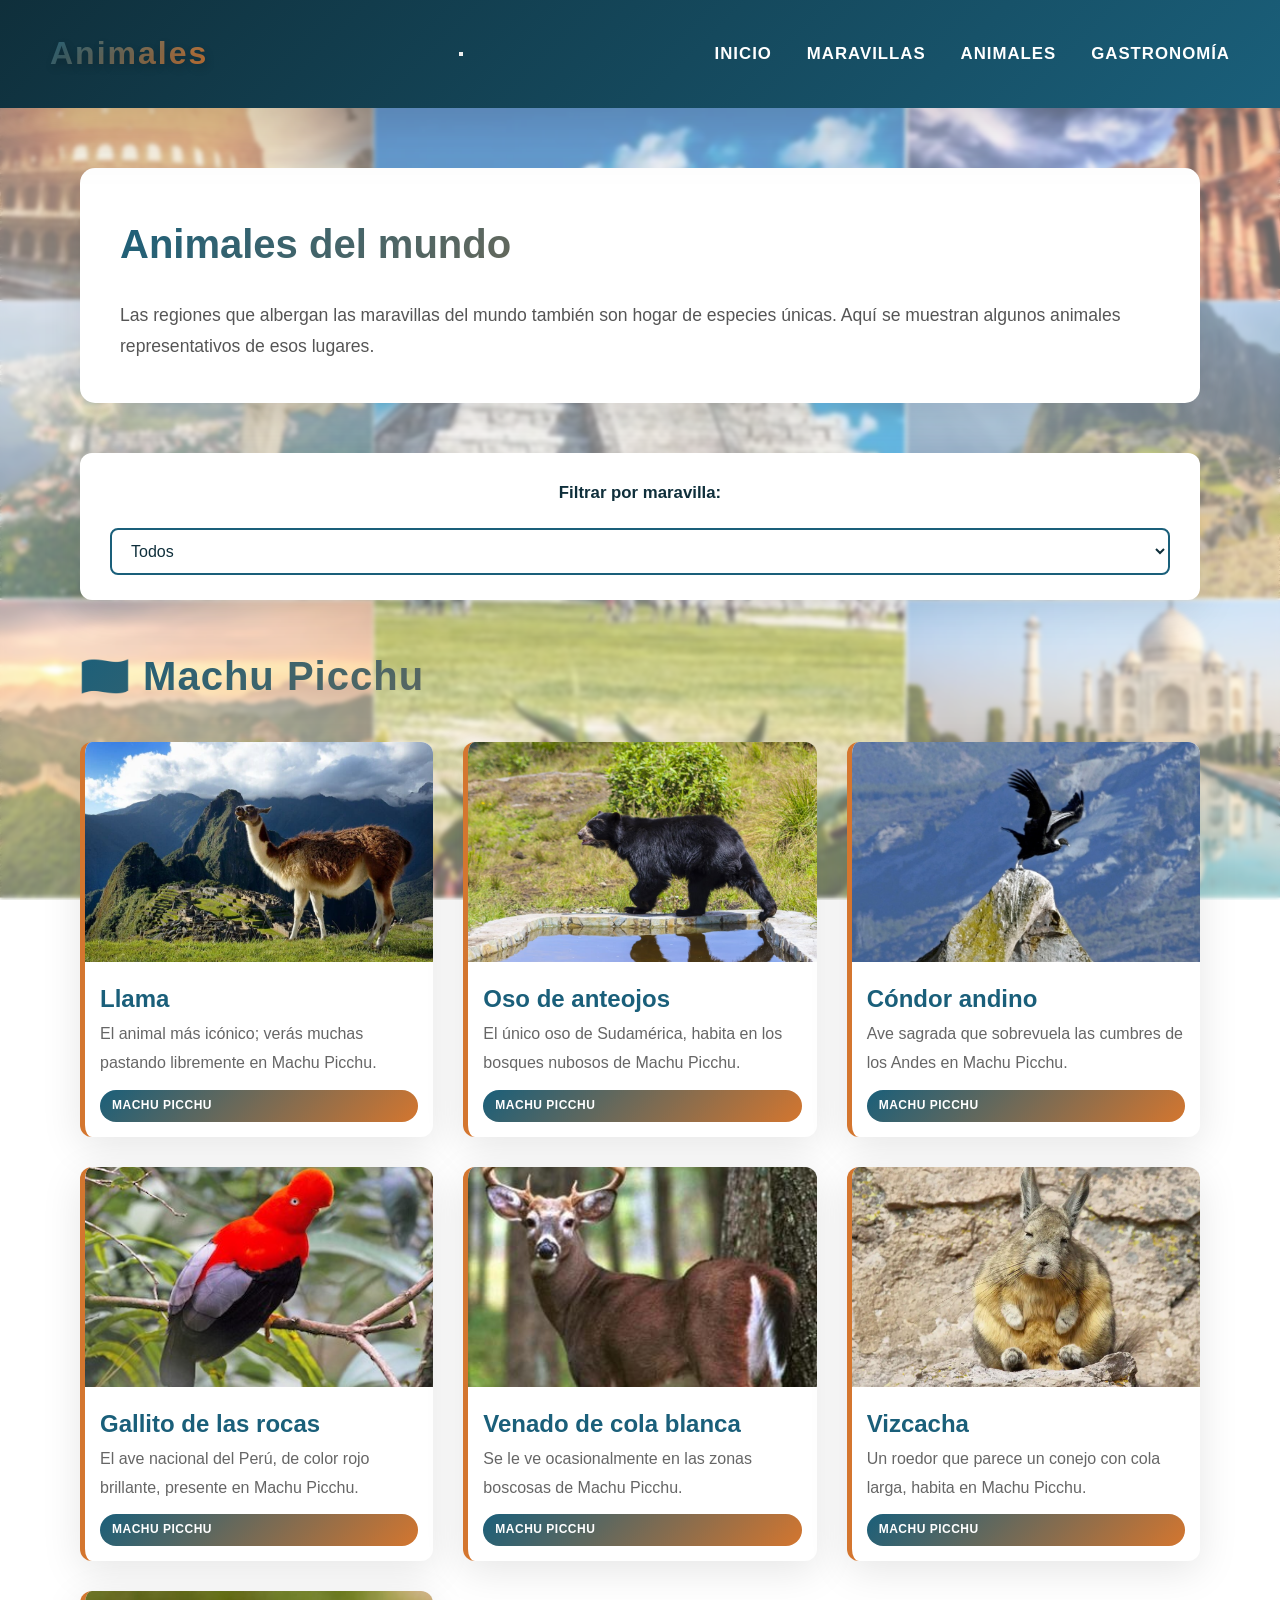
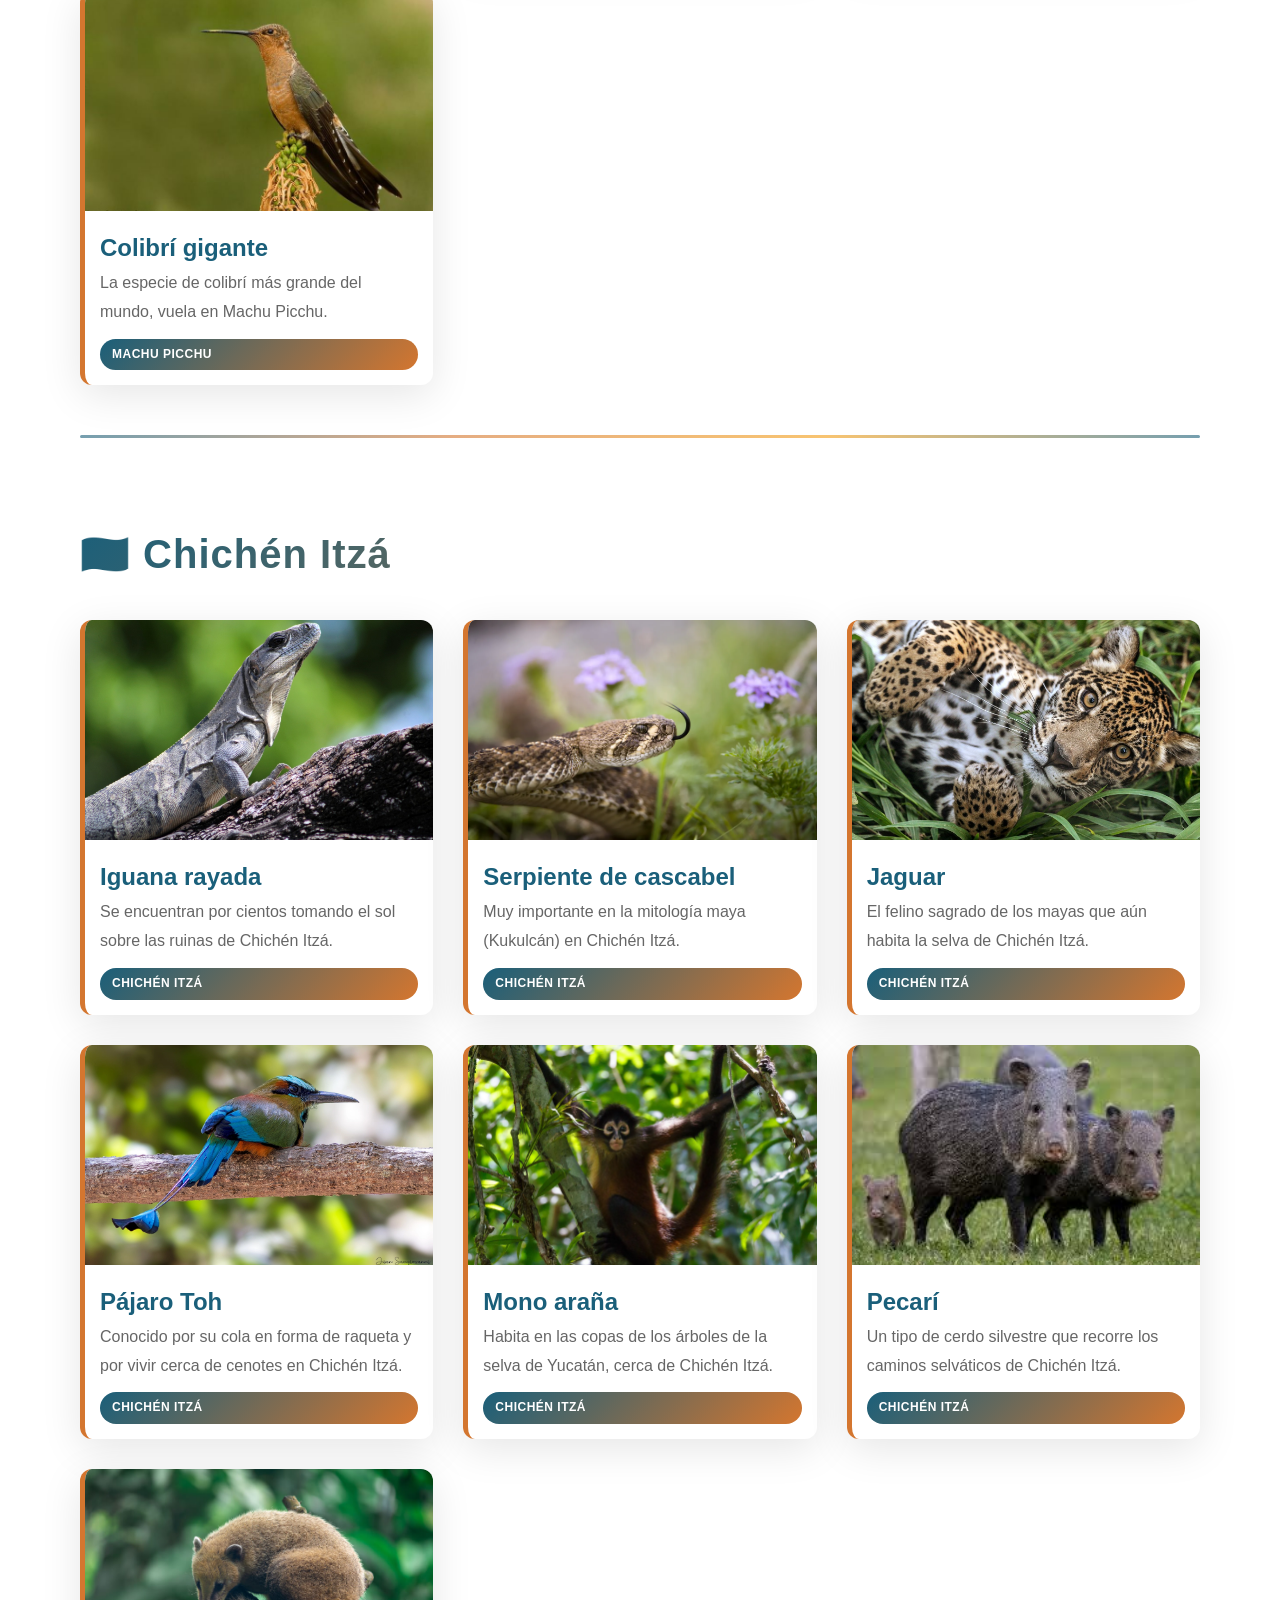
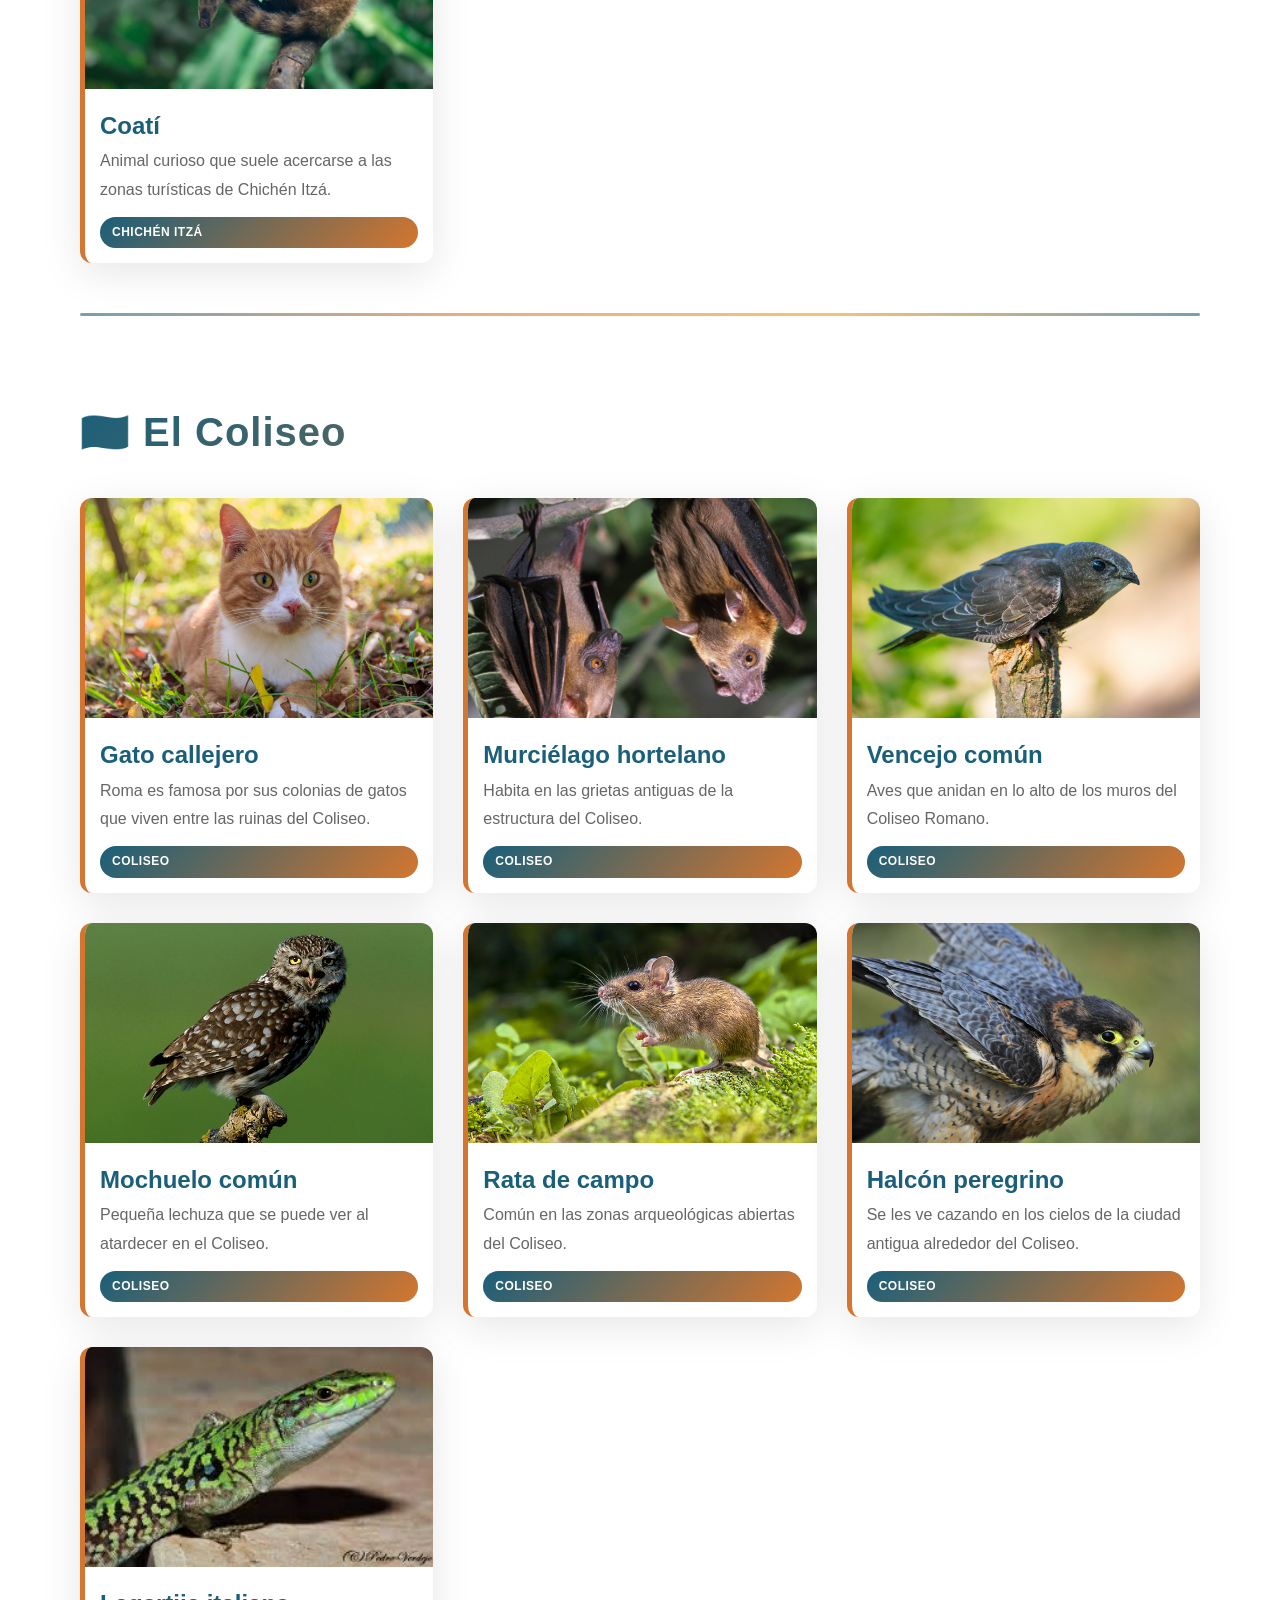
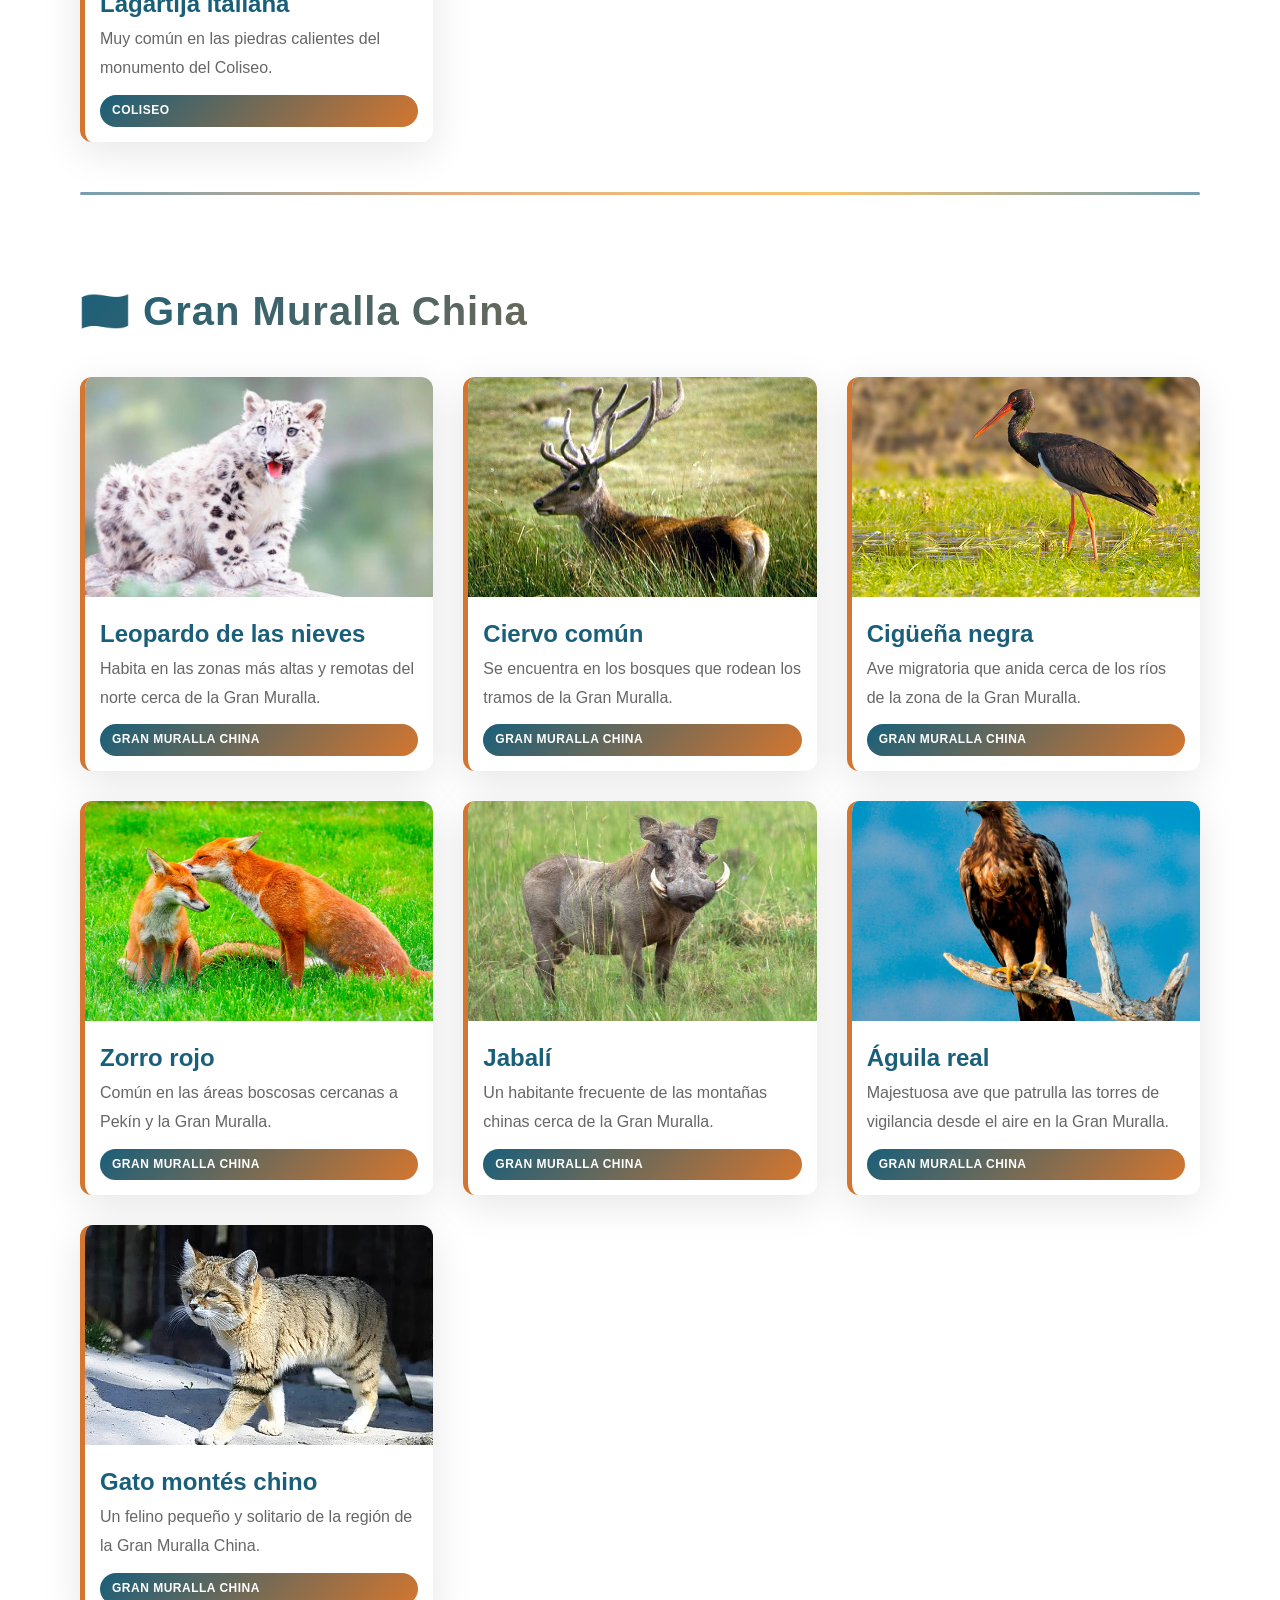
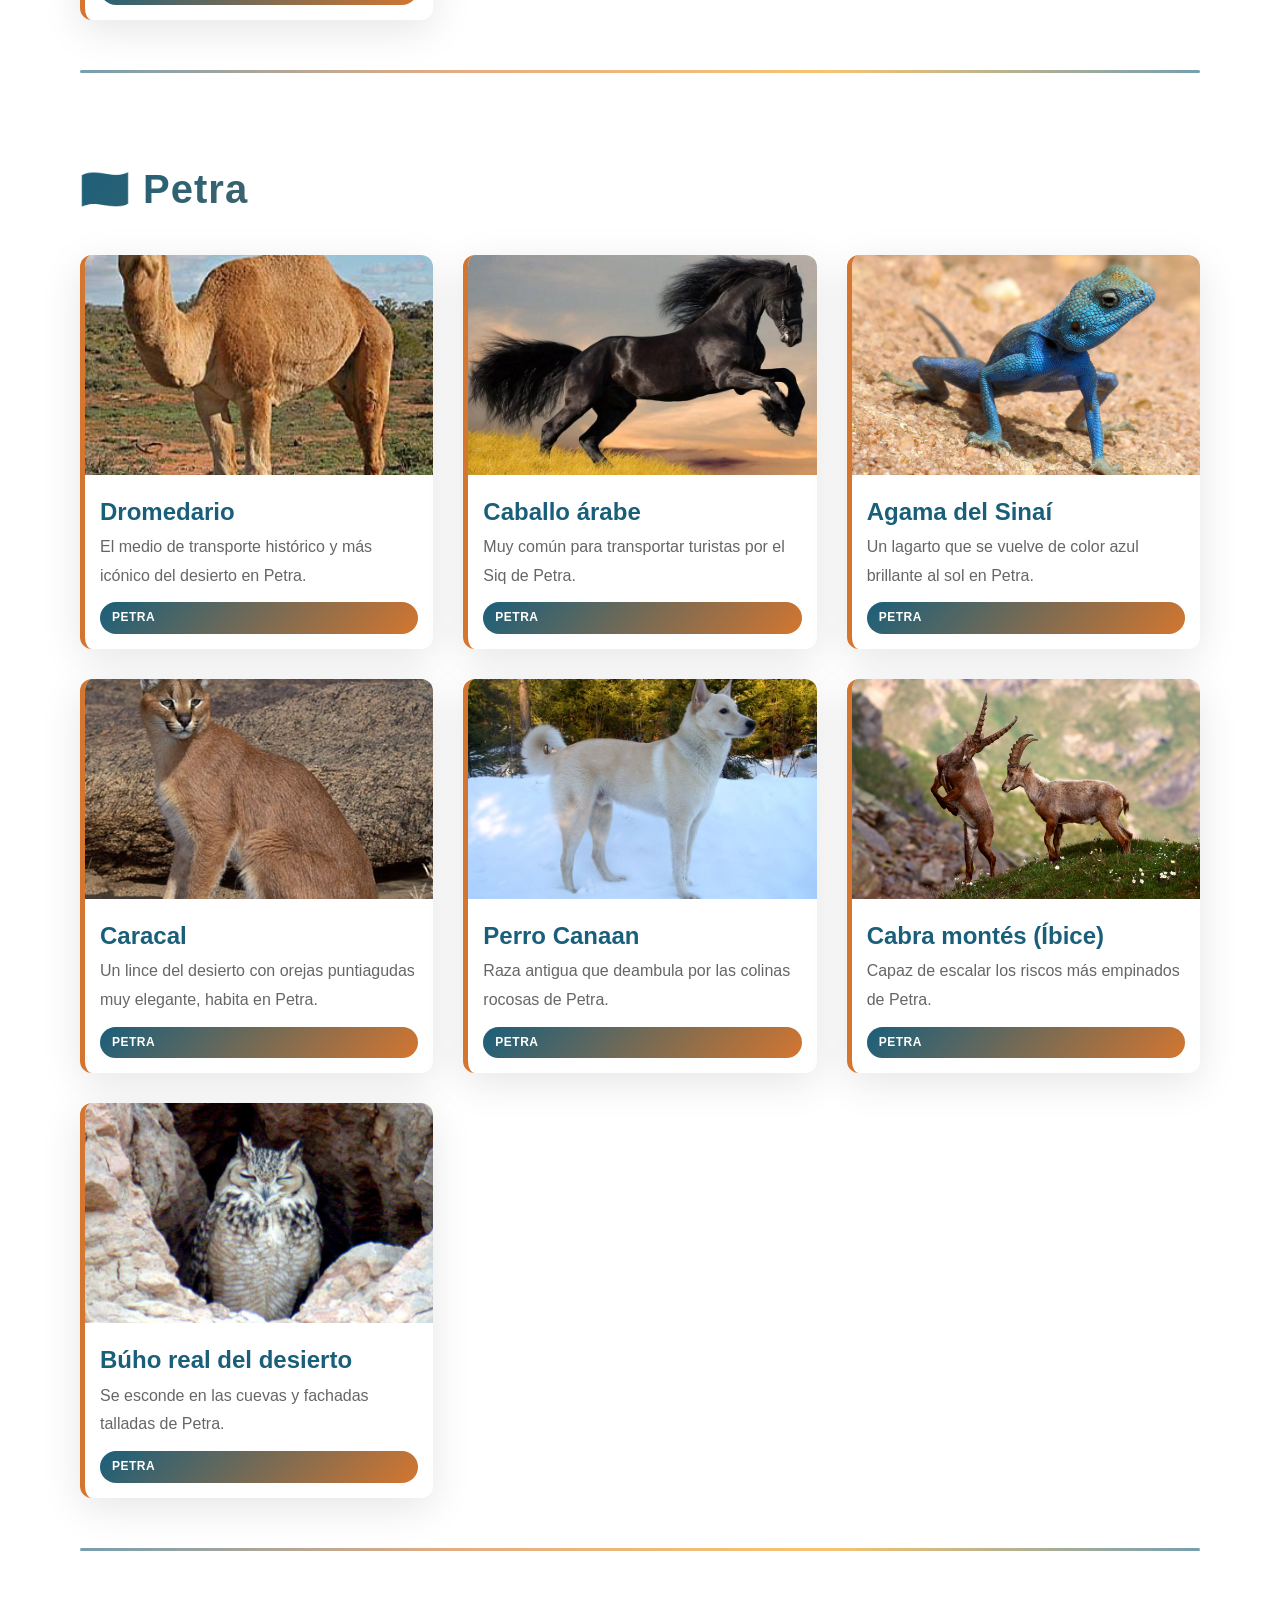
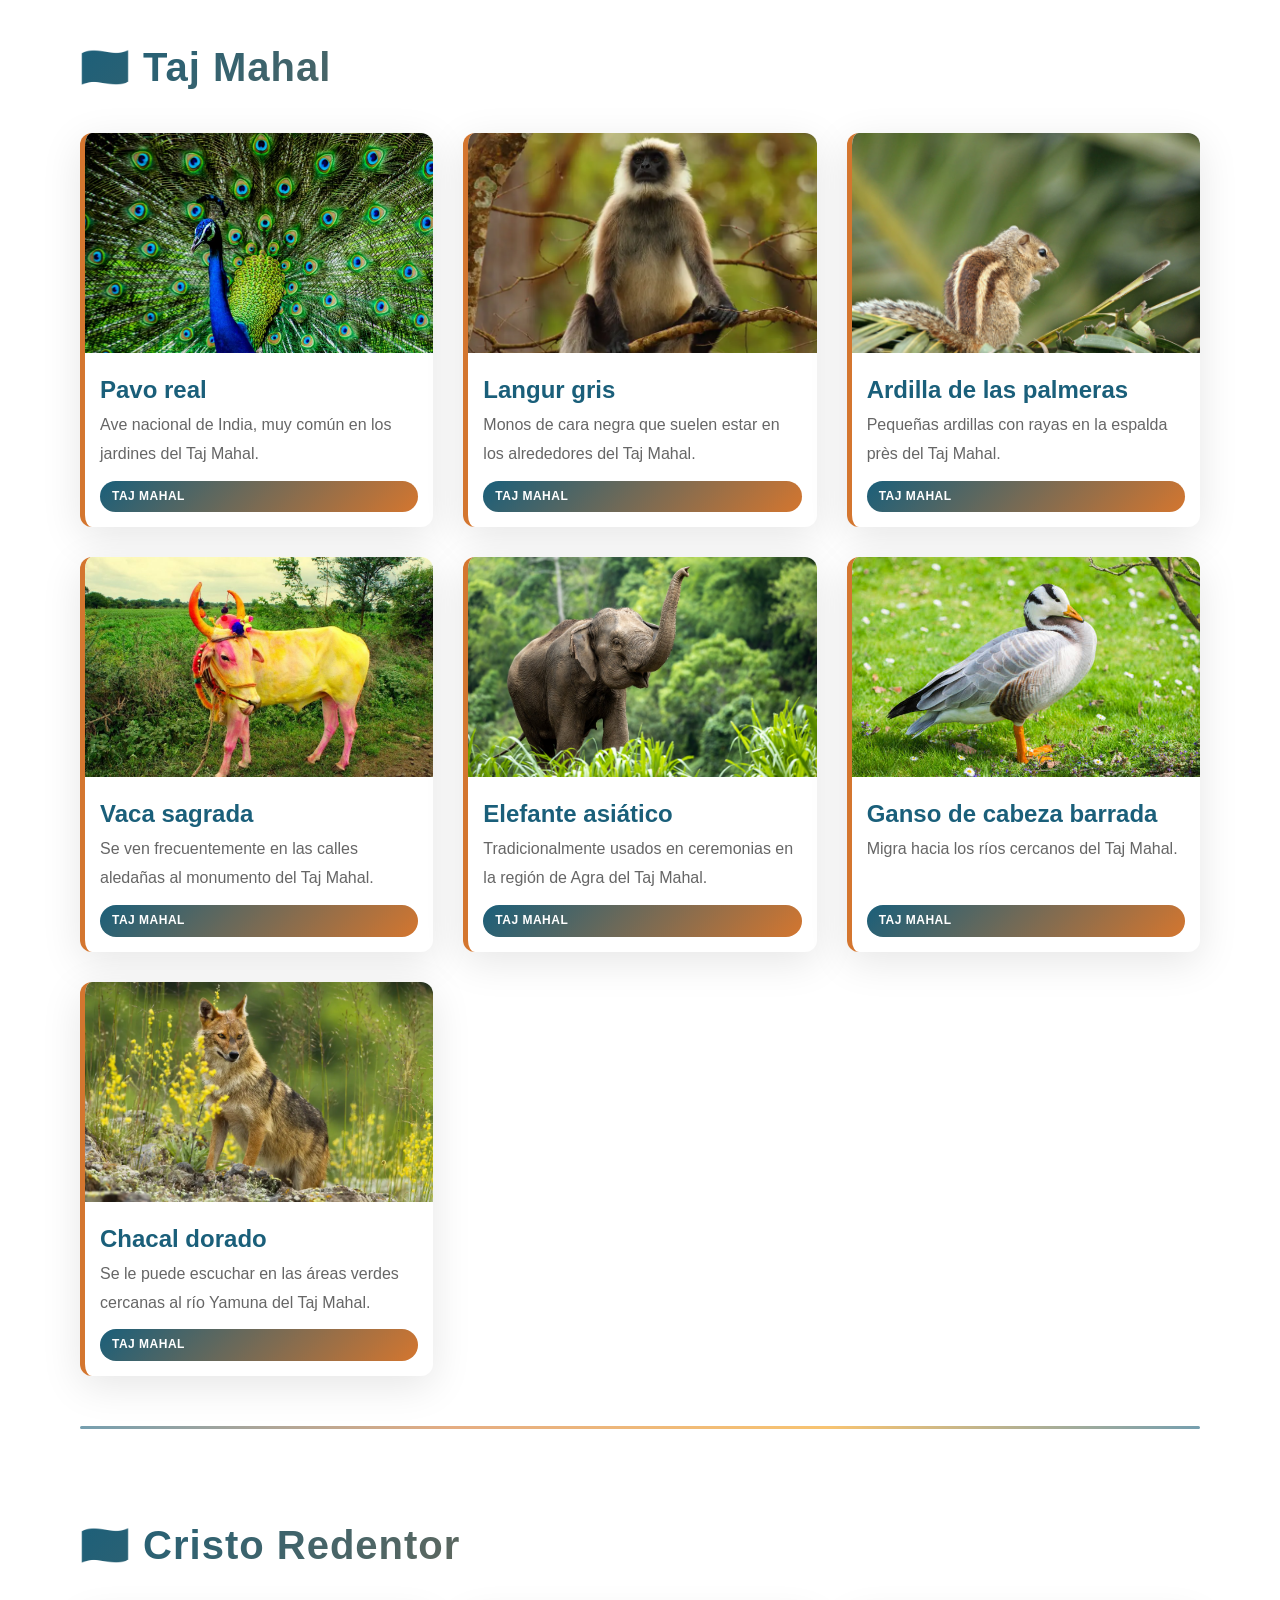
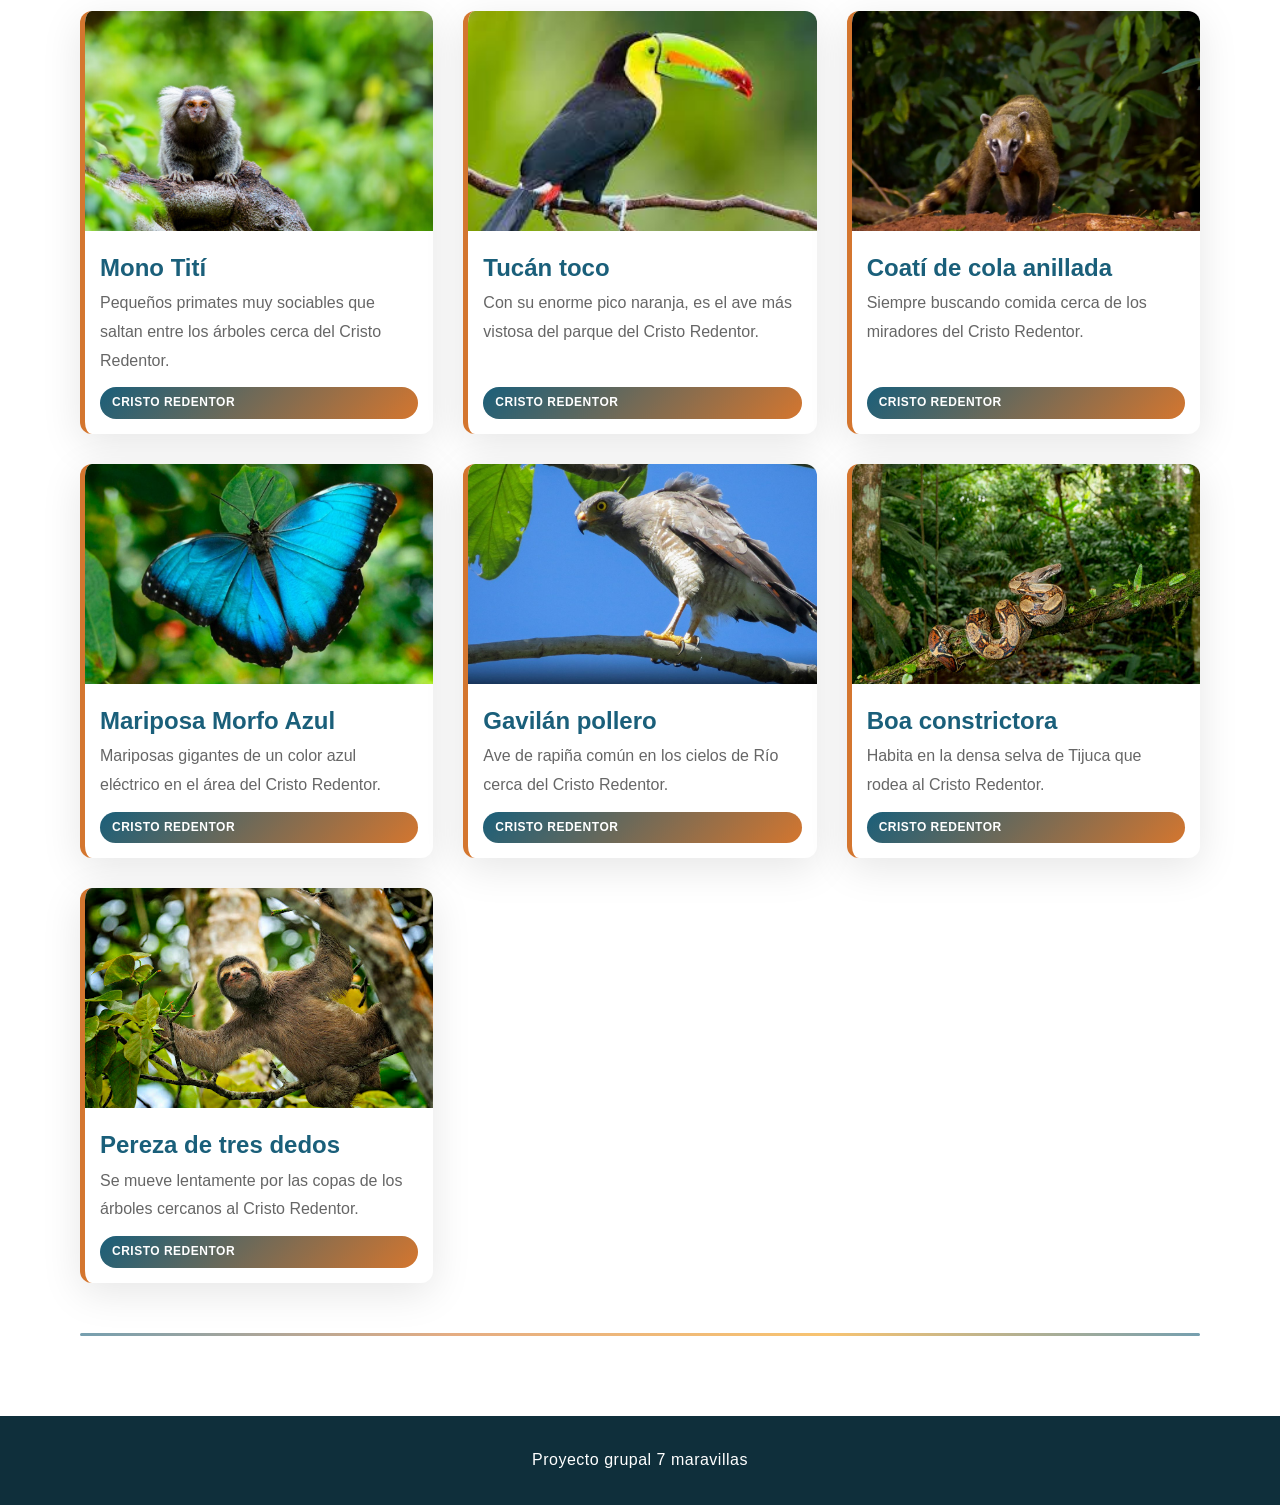
==== animales.html @ b2d6d1b2 "edición de css de el formulario animales" ====
<!DOCTYPE html>
<html lang="es">
<head>
    <meta charset="UTF-8">
    <meta name="viewport" content="width=device-width, initial-scale=1.0">
    <title>Animales</title>
    <link rel="stylesheet" href="css/animales.css">
</head>

<body>
<header>
    <h1>Animales</h1>
    <button class="hamburger" id="hamburger">
        <span></span>
        <span></span>
        <span></span>
    </button>
    <nav id="nav-menu">
        <a href="index.html">Inicio</a>
        <a href="maravillas.html">Maravillas</a>
        <a href="animales.html">Animales</a>
        <a href="gastronomia.html">Gastronomía</a>
    </nav>
</header>
<main>
    <section class="intro">
        <h2>Animales del mundo</h2>
        <p>Las regiones que albergan las maravillas del mundo también son hogar de especies únicas. Aquí se muestran algunos animales representativos de esos lugares.</p>
    </section>

    <div class="filter-section">
        <label for="filtro-maravillas">Filtrar por maravilla:</label>
        <select id="filtro-maravillas">
            <option value="">Todos</option>
            <option value="machu-picchu">Machu Picchu</option>
            <option value="cristo-redentor">Cristo Redentor</option>
            <option value="chichen-itza">Chichén Itzá</option>
            <option value="taj-mahal">Taj Mahal</option>
            <option value="petra">Petra</option>
            <option value="gran-muralla">Gran Muralla China</option>
            <option value="coliseo">Coliseo</option>
        </select>
    </div>

    <div class="gallery">
        <!-- MACHU PICCHU -->
        <div class="maravilla-grupo" data-grupo="machu-picchu">
            <h2 class="maravilla-titulo">🇵🇪 Machu Picchu</h2>
            <div class="animales-grid">
                <article data-maravilla="machu-picchu"><img src="assets/imagnes%20animales/llama_in_machu_picchu.jpg" alt="Llama"><h3>Llama</h3><p>El animal más icónico; verás muchas pastando libremente en Machu Picchu.</p><span class="maravilla-tag">Machu Picchu</span></article>
                <article data-maravilla="machu-picchu"><img src="assets/imagnes%20animales/Oso%20de%20anteojos.jpg" alt="Oso de anteojos"><h3>Oso de anteojos</h3><p>El único oso de Sudamérica, habita en los bosques nubosos de Machu Picchu.</p><span class="maravilla-tag">Machu Picchu</span></article>
                <article data-maravilla="machu-picchu"><img src="assets/imagnes%20animales/C%C3%B3ndor%20andino.png" alt="Cóndor andino"><h3>Cóndor andino</h3><p>Ave sagrada que sobrevuela las cumbres de los Andes en Machu Picchu.</p><span class="maravilla-tag">Machu Picchu</span></article>
                <article data-maravilla="machu-picchu"><img src="assets/imagnes%20animales/Gallito%20de%20las%20rocas.jpg" alt="Gallito de las rocas"><h3>Gallito de las rocas</h3><p>El ave nacional del Perú, de color rojo brillante, presente en Machu Picchu.</p><span class="maravilla-tag">Machu Picchu</span></article>
                <article data-maravilla="machu-picchu"><img src="assets/imagnes%20animales/Venado%20de%20cola%20blanca.jpg" alt="Venado de cola blanca"><h3>Venado de cola blanca</h3><p>Se le ve ocasionalmente en las zonas boscosas de Machu Picchu.</p><span class="maravilla-tag">Machu Picchu</span></article>
                <article data-maravilla="machu-picchu"><img src="assets/imagnes%20animales/Vizcacha.webp" alt="Vizcacha"><h3>Vizcacha</h3><p>Un roedor que parece un conejo con cola larga, habita en Machu Picchu.</p><span class="maravilla-tag">Machu Picchu</span></article>
                <article data-maravilla="machu-picchu"><img src="assets/imagnes%20animales/Colibrí%20gigante.jpg" alt="Colibrí gigante"><h3>Colibrí gigante</h3><p>La especie de colibrí más grande del mundo, vuela en Machu Picchu.</p><span class="maravilla-tag">Machu Picchu</span></article>
            </div>
            <div class="maravilla-separator"></div>
        </div>

        <!-- CHICHÉN ITZÁ -->
        <div class="maravilla-grupo" data-grupo="chichen-itza">
            <h2 class="maravilla-titulo">🇲🇽 Chichén Itzá</h2>
            <div class="animales-grid">
                <article data-maravilla="chichen-itza"><img src="assets/imagnes%20animales/Iguana%20rayada.jpeg" alt="Iguana rayada"><h3>Iguana rayada</h3><p>Se encuentran por cientos tomando el sol sobre las ruinas de Chichén Itzá.</p><span class="maravilla-tag">Chichén Itzá</span></article>
                <article data-maravilla="chichen-itza"><img src="assets/imagnes%20animales/Serpiente%20de%20cascabel.webp" alt="Serpiente de cascabel"><h3>Serpiente de cascabel</h3><p>Muy importante en la mitología maya (Kukulcán) en Chichén Itzá.</p><span class="maravilla-tag">Chichén Itzá</span></article>
                <article data-maravilla="chichen-itza"><img src="assets/imagnes%20animales/Jaguar.jpg" alt="Jaguar"><h3>Jaguar</h3><p>El felino sagrado de los mayas que aún habita la selva de Chichén Itzá.</p><span class="maravilla-tag">Chichén Itzá</span></article>
                <article data-maravilla="chichen-itza"><img src="assets/imagnes%20animales/Pájaro%20Toh.webp" alt="Pájaro Toh"><h3>Pájaro Toh</h3><p>Conocido por su cola en forma de raqueta y por vivir cerca de cenotes en Chichén Itzá.</p><span class="maravilla-tag">Chichén Itzá</span></article>
                <article data-maravilla="chichen-itza"><img src="assets/imagnes%20animales/Mono%20araña.webp" alt="Mono araña"><h3>Mono araña</h3><p>Habita en las copas de los árboles de la selva de Yucatán, cerca de Chichén Itzá.</p><span class="maravilla-tag">Chichén Itzá</span></article>
                <article data-maravilla="chichen-itza"><img src="assets/imagnes%20animales/Pecarí.jpg" alt="Pecarí"><h3>Pecarí</h3><p>Un tipo de cerdo silvestre que recorre los caminos selváticos de Chichén Itzá.</p><span class="maravilla-tag">Chichén Itzá</span></article>
                <article data-maravilla="chichen-itza"><img src="assets/imagnes%20animales/Coatí.jpg" alt="Coatí"><h3>Coatí</h3><p>Animal curioso que suele acercarse a las zonas turísticas de Chichén Itzá.</p><span class="maravilla-tag">Chichén Itzá</span></article>
            </div>
            <div class="maravilla-separator"></div>
        </div>

        <!-- COLISEO -->
        <div class="maravilla-grupo" data-grupo="coliseo">
            <h2 class="maravilla-titulo">🇮🇹 El Coliseo</h2>
            <div class="animales-grid">
                <article data-maravilla="coliseo"><img src="assets/imagnes%20animales/Gato%20callejero.jpg" alt="Gato callejero"><h3>Gato callejero</h3><p>Roma es famosa por sus colonias de gatos que viven entre las ruinas del Coliseo.</p><span class="maravilla-tag">Coliseo</span></article>
                <article data-maravilla="coliseo"><img src="assets/imagnes%20animales/Murciélago%20hortelano.jpg" alt="Murciélago hortelano"><h3>Murciélago hortelano</h3><p>Habita en las grietas antiguas de la estructura del Coliseo.</p><span class="maravilla-tag">Coliseo</span></article>
                <article data-maravilla="coliseo"><img src="assets/imagnes%20animales/Vencejo%20común.jpg" alt="Vencejo común"><h3>Vencejo común</h3><p>Aves que anidan en lo alto de los muros del Coliseo Romano.</p><span class="maravilla-tag">Coliseo</span></article>
                <article data-maravilla="coliseo"><img src="assets/imagnes%20animales/Mochuelo%20común.jpg" alt="Mochuelo común"><h3>Mochuelo común</h3><p>Pequeña lechuza que se puede ver al atardecer en el Coliseo.</p><span class="maravilla-tag">Coliseo</span></article>
                <article data-maravilla="coliseo"><img src="assets/imagnes%20animales/Rata%20de%20campo.jpg" alt="Rata de campo"><h3>Rata de campo</h3><p>Común en las zonas arqueológicas abiertas del Coliseo.</p><span class="maravilla-tag">Coliseo</span></article>
                <article data-maravilla="coliseo"><img src="assets/imagnes%20animales/Halcón%20peregrino.jpg" alt="Halcón peregrino"><h3>Halcón peregrino</h3><p>Se les ve cazando en los cielos de la ciudad antigua alrededor del Coliseo.</p><span class="maravilla-tag">Coliseo</span></article>
                <article data-maravilla="coliseo"><img src="assets/imagnes%20animales/Lagartija%20italiana.jpg" alt="Lagartija italiana"><h3>Lagartija italiana</h3><p>Muy común en las piedras calientes del monumento del Coliseo.</p><span class="maravilla-tag">Coliseo</span></article>
            </div>
            <div class="maravilla-separator"></div>
        </div>

        <!-- GRAN MURALLA CHINA -->
        <div class="maravilla-grupo" data-grupo="gran-muralla">
            <h2 class="maravilla-titulo">🇨🇳 Gran Muralla China</h2>
            <div class="animales-grid">
                <article data-maravilla="gran-muralla"><img src="assets/imagnes%20animales/Leopardo%20de%20las%20nieves.jpg" alt="Leopardo de las nieves"><h3>Leopardo de las nieves</h3><p>Habita en las zonas más altas y remotas del norte cerca de la Gran Muralla.</p><span class="maravilla-tag">Gran Muralla China</span></article>
                <article data-maravilla="gran-muralla"><img src="assets/imagnes%20animales/Ciervo%20común.jpg" alt="Ciervo común"><h3>Ciervo común</h3><p>Se encuentra en los bosques que rodean los tramos de la Gran Muralla.</p><span class="maravilla-tag">Gran Muralla China</span></article>
                <article data-maravilla="gran-muralla"><img src="assets/imagnes%20animales/Cigüeña%20negra.png" alt="Cigüeña negra"><h3>Cigüeña negra</h3><p>Ave migratoria que anida cerca de los ríos de la zona de la Gran Muralla.</p><span class="maravilla-tag">Gran Muralla China</span></article>
                <article data-maravilla="gran-muralla"><img src="assets/imagnes%20animales/Zorro%20rojo.webp" alt="Zorro rojo"><h3>Zorro rojo</h3><p>Común en las áreas boscosas cercanas a Pekín y la Gran Muralla.</p><span class="maravilla-tag">Gran Muralla China</span></article>
                <article data-maravilla="gran-muralla"><img src="assets/imagnes%20animales/Jabalí.jpg" alt="Jabalí"><h3>Jabalí</h3><p>Un habitante frecuente de las montañas chinas cerca de la Gran Muralla.</p><span class="maravilla-tag">Gran Muralla China</span></article>
                <article data-maravilla="gran-muralla"><img src="assets/imagnes%20animales/Águila%20real.webp" alt="Águila real"><h3>Águila real</h3><p>Majestuosa ave que patrulla las torres de vigilancia desde el aire en la Gran Muralla.</p><span class="maravilla-tag">Gran Muralla China</span></article>
                <article data-maravilla="gran-muralla"><img src="assets/imagnes%20animales/Gato%20montés%20chino.webp" alt="Gato montés chino"><h3>Gato montés chino</h3><p>Un felino pequeño y solitario de la región de la Gran Muralla China.</p><span class="maravilla-tag">Gran Muralla China</span></article>
            </div>
            <div class="maravilla-separator"></div>
        </div>

        <!-- PETRA -->
        <div class="maravilla-grupo" data-grupo="petra">
            <h2 class="maravilla-titulo">🇯🇴 Petra</h2>
            <div class="animales-grid">
                <article data-maravilla="petra"><img src="assets/imagnes%20animales/Dromedario.jpg" alt="Dromedario"><h3>Dromedario</h3><p>El medio de transporte histórico y más icónico del desierto en Petra.</p><span class="maravilla-tag">Petra</span></article>
                <article data-maravilla="petra"><img src="assets/imagnes%20animales/Caballo%20árabe.webp" alt="Caballo árabe"><h3>Caballo árabe</h3><p>Muy común para transportar turistas por el Siq de Petra.</p><span class="maravilla-tag">Petra</span></article>
                <article data-maravilla="petra"><img src="assets/imagnes%20animales/Agama%20del%20Sinaí.jpg" alt="Agama del Sinaí"><h3>Agama del Sinaí</h3><p>Un lagarto que se vuelve de color azul brillante al sol en Petra.</p><span class="maravilla-tag">Petra</span></article>
                <article data-maravilla="petra"><img src="assets/imagnes%20animales/Caracal.webp" alt="Caracal"><h3>Caracal</h3><p>Un lince del desierto con orejas puntiagudas muy elegante, habita en Petra.</p><span class="maravilla-tag">Petra</span></article>
                <article data-maravilla="petra"><img src="assets/imagnes%20animales/Perro%20Canaan.jpg" alt="Perro Canaan"><h3>Perro Canaan</h3><p>Raza antigua que deambula por las colinas rocosas de Petra.</p><span class="maravilla-tag">Petra</span></article>
                <article data-maravilla="petra"><img src="assets/imagnes%20animales/Cabra%20montés%20(Íbice).jpg" alt="Cabra montés"><h3>Cabra montés (Íbice)</h3><p>Capaz de escalar los riscos más empinados de Petra.</p><span class="maravilla-tag">Petra</span></article>
                <article data-maravilla="petra"><img src="assets/imagnes%20animales/Búho%20real%20del%20desierto.jpg" alt="Búho real del desierto"><h3>Búho real del desierto</h3><p>Se esconde en las cuevas y fachadas talladas de Petra.</p><span class="maravilla-tag">Petra</span></article>
            </div>
            <div class="maravilla-separator"></div>
        </div>

        <!-- TAJ MAHAL -->
        <div class="maravilla-grupo" data-grupo="taj-mahal">
            <h2 class="maravilla-titulo">🇮🇳 Taj Mahal</h2>
            <div class="animales-grid">
                <article data-maravilla="taj-mahal"><img src="assets/imagnes%20animales/Pavo%20real.jpg" alt="Pavo real"><h3>Pavo real</h3><p>Ave nacional de India, muy común en los jardines del Taj Mahal.</p><span class="maravilla-tag">Taj Mahal</span></article>
                <article data-maravilla="taj-mahal"><img src="assets/imagnes%20animales/Langur%20gris.webp" alt="Langur gris"><h3>Langur gris</h3><p>Monos de cara negra que suelen estar en los alrededores del Taj Mahal.</p><span class="maravilla-tag">Taj Mahal</span></article>
                <article data-maravilla="taj-mahal"><img src="assets/imagnes%20animales/Ardilla%20de%20las%20palmeras.avif" alt="Ardilla de las palmeras"><h3>Ardilla de las palmeras</h3><p>Pequeñas ardillas con rayas en la espalda près del Taj Mahal.</p><span class="maravilla-tag">Taj Mahal</span></article>
                <article data-maravilla="taj-mahal"><img src="assets/imagnes%20animales/Vaca%20sagrada.jpeg" alt="Vaca sagrada"><h3>Vaca sagrada</h3><p>Se ven frecuentemente en las calles aledañas al monumento del Taj Mahal.</p><span class="maravilla-tag">Taj Mahal</span></article>
                <article data-maravilla="taj-mahal"><img src="assets/imagnes%20animales/Elefante%20asiático.jpg" alt="Elefante asiático"><h3>Elefante asiático</h3><p>Tradicionalmente usados en ceremonias en la región de Agra del Taj Mahal.</p><span class="maravilla-tag">Taj Mahal</span></article>
                <article data-maravilla="taj-mahal"><img src="assets/imagnes%20animales/Ganso%20de%20cabeza%20barrada.jpg" alt="Ganso de cabeza barrada"><h3>Ganso de cabeza barrada</h3><p>Migra hacia los ríos cercanos del Taj Mahal.</p><span class="maravilla-tag">Taj Mahal</span></article>
                <article data-maravilla="taj-mahal"><img src="assets/imagnes%20animales/Chacal%20dorado.webp" alt="Chacal dorado"><h3>Chacal dorado</h3><p>Se le puede escuchar en las áreas verdes cercanas al río Yamuna del Taj Mahal.</p><span class="maravilla-tag">Taj Mahal</span></article>
            </div>
            <div class="maravilla-separator"></div>
        </div>

        <!-- CRISTO REDENTOR -->
        <div class="maravilla-grupo" data-grupo="cristo-redentor">
            <h2 class="maravilla-titulo">🇧🇷 Cristo Redentor</h2>
            <div class="animales-grid">
                <article data-maravilla="cristo-redentor"><img src="assets/imagnes%20animales/Mono%20Tití.jpg" alt="Mono Tití"><h3>Mono Tití</h3><p>Pequeños primates muy sociables que saltan entre los árboles cerca del Cristo Redentor.</p><span class="maravilla-tag">Cristo Redentor</span></article>
                <article data-maravilla="cristo-redentor"><img src="assets/imagnes%20animales/Tucán%20toco.jpg" alt="Tucán toco"><h3>Tucán toco</h3><p>Con su enorme pico naranja, es el ave más vistosa del parque del Cristo Redentor.</p><span class="maravilla-tag">Cristo Redentor</span></article>
                <article data-maravilla="cristo-redentor"><img src="assets/imagnes%20animales/Coatí%20de%20cola%20anillada.webp" alt="Coatí de cola anillada"><h3>Coatí de cola anillada</h3><p>Siempre buscando comida cerca de los miradores del Cristo Redentor.</p><span class="maravilla-tag">Cristo Redentor</span></article>
                <article data-maravilla="cristo-redentor"><img src="assets/imagnes%20animales/Mariposa%20Morfo%20Azul.jpg" alt="Mariposa Morfo Azul"><h3>Mariposa Morfo Azul</h3><p>Mariposas gigantes de un color azul eléctrico en el área del Cristo Redentor.</p><span class="maravilla-tag">Cristo Redentor</span></article>
                <article data-maravilla="cristo-redentor"><img src="assets/imagnes%20animales/PortadaGavilán%20pollero.jpg" alt="Gavilán pollero"><h3>Gavilán pollero</h3><p>Ave de rapiña común en los cielos de Río cerca del Cristo Redentor.</p><span class="maravilla-tag">Cristo Redentor</span></article>
                <article data-maravilla="cristo-redentor"><img src="assets/imagnes%20animales/Boa%20constrictora.jpg" alt="Boa constrictora"><h3>Boa constrictora</h3><p>Habita en la densa selva de Tijuca que rodea al Cristo Redentor.</p><span class="maravilla-tag">Cristo Redentor</span></article>
                <article data-maravilla="cristo-redentor"><img src="assets/imagnes%20animales/Pereza%20de%20tres%20dedos.jpg" alt="Pereza de tres dedos"><h3>Pereza de tres dedos</h3><p>Se mueve lentamente por las copas de los árboles cercanos al Cristo Redentor.</p><span class="maravilla-tag">Cristo Redentor</span></article>
            </div>
            <div class="maravilla-separator"></div>
        </div>
    </div>
</main>
<footer>
    <p>Proyecto grupal 7 maravillas</p>
</footer>

<script>
    // Menú hamburguesa
    const hamburger = document.getElementById('hamburger');
    const navMenu = document.getElementById('nav-menu');

    hamburger.addEventListener('click', function() {
        hamburger.classList.toggle('active');
        navMenu.classList.toggle('active');
    });

    // Cerrar menú al hacer click en un enlace
    const navLinks = navMenu.querySelectorAll('a');
    navLinks.forEach(link => {
        link.addEventListener('click', function() {
            hamburger.classList.remove('active');
            navMenu.classList.remove('active');
        });
    });

    // Filtro de maravillas
    const filtroSelect = document.getElementById('filtro-maravillas');
    const grupos = document.querySelectorAll('.maravilla-grupo');

    filtroSelect.addEventListener('change', function() {
        const filtroSeleccionado = this.value;

        if (filtroSeleccionado === '') {
            grupos.forEach(grupo => {
                grupo.style.display = 'block';
            });
        } else {
            grupos.forEach(grupo => {
                if (grupo.getAttribute('data-grupo') === filtroSeleccionado) {
                    grupo.style.display = 'block';
                } else {
                    grupo.style.display = 'none';
                }
            });
        }
    });
</script>
</body>
</html>
---- css/animales.css ----
* {
    margin: 0;
    padding: 0;
    box-sizing: border-box;
    font-family: 'Segoe UI', Roboto, Helvetica, Arial, sans-serif;
}

:root {
    --primary: #1a5f7a;
    --secondary: #d4762f;
    --accent: #f39c12;
    --dark: #0f2f3b;
    --light: #f8f9fa;
    --shadow: 0 10px 40px rgba(0, 0, 0, 0.1);
    --shadow-lg: 0 20px 60px rgba(0, 0, 0, 0.15);
}

html {
    scroll-behavior: smooth;
}

body {
    background-image: url('../assets/imagnes%20animales/imagen7.webp');
    background-attachment: fixed;
    background-size: cover;
    background-position: center;
    background-repeat: no-repeat;
    color: #333;
    line-height: 1.8;
    min-height: 100vh;
}

body::after {
    content: '';
    position: fixed;
    top: 0;
    left: 0;
    width: 100%;
    height: 100%;
    background: rgba(255, 255, 255, 0.4);
    backdrop-filter: blur(2px);
    z-index: -1;
    pointer-events: none;
}

h1, h2, h3 {
    color: var(--dark);
    font-weight: 700;
}

h1 {
    background: linear-gradient(135deg, var(--primary) 0%, var(--secondary) 100%);
    -webkit-background-clip: text;
    -webkit-text-fill-color: transparent;
    background-clip: text;
}

/* HEADER */
header {
    background: linear-gradient(135deg, var(--dark) 0%, var(--primary) 100%);
    padding: 25px 50px;
    display: flex;
    justify-content: space-between;
    align-items: center;
    box-shadow: var(--shadow-lg);
    position: sticky;
    top: 0;
    z-index: 100;
    animation: slideDown 0.6s ease-out;
}

@keyframes slideDown {
    from {
        transform: translateY(-100%);
        opacity: 0;
    }
    to {
        transform: translateY(0);
        opacity: 1;
    }
}

header h1 {
    font-size: 2rem;
    letter-spacing: 2px;
    text-shadow: 2px 4px 8px rgba(0, 0, 0, 0.2);
}

nav {
    display: flex;
    gap: 35px;
}

nav a {
    text-decoration: none;
    color: #ffffff;
    font-weight: 600;
    font-size: 1.05rem;
    position: relative;
    transition: all 0.3s ease;
    text-transform: uppercase;
    letter-spacing: 1px;
}

nav a::after {
    content: '';
    position: absolute;
    width: 0;
    height: 3px;
    bottom: -8px;
    left: 0;
    background: var(--accent);
    transition: width 0.3s ease;
    border-radius: 2px;
}

nav a:hover::after {
    width: 100%;
}

/* MAIN CONTENT */
main {
    max-width: 1200px;
    margin: 60px auto;
    padding: 0 40px;
}

.intro {
    background: white;
    padding: 40px;
    border-radius: 15px;
    box-shadow: var(--shadow);
    margin-bottom: 50px;
    animation: fadeInUp 0.8s ease-out;
}

.intro h2 {
    font-size: 2.5rem;
    margin-bottom: 20px;
    background: linear-gradient(135deg, var(--primary) 0%, var(--secondary) 100%);
    -webkit-background-clip: text;
    -webkit-text-fill-color: transparent;
    background-clip: text;
}

.intro p {
    font-size: 1.1rem;
    color: #555;
    line-height: 1.8;
}

/* FILTRO DE MARAVILLAS */
.filter-section {
    background: white;
    padding: 25px 30px;
    border-radius: 12px;
    box-shadow: var(--shadow);
    margin-bottom: 40px;
    display: flex;
    align-items: center;
    gap: 20px;
    animation: fadeInUp 0.8s ease-out 0.2s both;
}

.filter-section label {
    font-weight: 600;
    color: var(--dark);
    font-size: 1.05rem;
    white-space: nowrap;
}

.filter-section select {
    padding: 12px 15px;
    border: 2px solid var(--primary);
    border-radius: 8px;
    font-size: 1rem;
    color: var(--dark);
    background: white;
    cursor: pointer;
    transition: all 0.3s ease;
    font-weight: 500;
    min-width: 200px;
}

.filter-section select:hover {
    border-color: var(--secondary);
    box-shadow: 0 4px 15px rgba(212, 118, 47, 0.2);
}

.filter-section select:focus {
    outline: none;
    border-color: var(--accent);
    box-shadow: 0 0 0 3px rgba(243, 156, 18, 0.1);
}

.filter-section select option {
    padding: 10px;
    background: white;
    color: var(--dark);
}

@keyframes fadeInUp {
    from {
        opacity: 0;
        transform: translateY(30px);
    }
    to {
        opacity: 1;
        transform: translateY(0);
    }
}

/* ARTÍCULOS GRID */
.gallery {
    margin-bottom: 60px;
}

.maravilla-grupo {
    margin-bottom: 80px;
    animation: fadeInUp 0.8s ease-out;
}

.maravilla-titulo {
    font-size: 2.5rem;
    margin-bottom: 30px;
    color: var(--primary);
    background: linear-gradient(135deg, var(--primary) 0%, var(--secondary) 100%);
    -webkit-background-clip: text;
    -webkit-text-fill-color: transparent;
    background-clip: text;
    letter-spacing: 1px;
}

.animales-grid {
    display: grid;
    grid-template-columns: repeat(auto-fit, minmax(320px, 1fr));
    gap: 30px;
    margin-bottom: 40px;
}

.maravilla-separator {
    height: 3px;
    background: linear-gradient(90deg, var(--primary), var(--secondary), var(--accent), var(--primary));
    border-radius: 2px;
    opacity: 0.6;
    margin-top: 50px;
}

article {
    background: white;
    padding: 0;
    border-radius: 12px;
    box-shadow: var(--shadow);
    transition: all 0.4s cubic-bezier(0.175, 0.885, 0.32, 1.275);
    border-left: 5px solid var(--secondary);
    animation: fadeInUp 0.8s ease-out;
    animation-fill-mode: both;
    overflow: hidden;
    display: flex;
    flex-direction: column;
}

article img {
    width: 100%;
    height: 220px;
    object-fit: cover;
    transition: transform 0.3s ease;
}

article:hover img {
    transform: scale(1.05);
}

article h3 {
    font-size: 1.5rem;
    margin-top: 15px;
    margin-left: 15px;
    color: var(--primary);
}

article p {
    color: #666;
    font-size: 1rem;
    line-height: 1.8;
    margin: 0 15px;
    flex-grow: 1;
}

.maravilla-tag {
    display: inline-block;
    background: linear-gradient(135deg, var(--primary) 0%, var(--secondary) 100%);
    color: white;
    padding: 5px 12px;
    border-radius: 20px;
    font-size: 0.75rem;
    font-weight: 600;
    margin: 12px 15px 15px 15px;
    text-transform: uppercase;
    letter-spacing: 0.5px;
}

article:hover {
    transform: translateY(-12px);
    box-shadow: var(--shadow-lg);
    border-left-color: var(--accent);
}

article.fade-in {
    animation: fadeInUp 0.5s ease-out;
}

/* FOOTER */
footer {
    background: var(--dark);
    color: white;
    text-align: center;
    padding: 30px 20px;
    margin-top: 80px;
}

footer p {
    font-size: 1rem;
    letter-spacing: 0.5px;
}.filter-section {
        flex-direction: column;
        align-items: stretch;
    }

    .filter-section label {
        text-align: center;
    }

    .filter-section select {
        width: 100%;
        min-width: unset;
    }

/* RESPONSIVE - MODAL HAMBURGUESA */
@media (max-width: 768px) {
    header {
        flex-direction: row;
        padding: 15px 20px;
        justify-content: space-between;
        align-items: center;
    }

    header h1 {
        font-size: 1.5rem;
    }

    .hamburger {
        display: flex !important;
        flex-direction: column;
        background: none;
        border: none;
        cursor: pointer;
        z-index: 101;
        padding: 5px;
        gap: 0;
    }

    .hamburger span {
        width: 25px;
        height: 3px;
        background: white;
        margin: 5px 0;
        transition: all 0.3s ease;
        border-radius: 2px;
    }

    .hamburger.active span:nth-child(1) {
        transform: rotate(45deg) translateY(10px);
    }

    .hamburger.active span:nth-child(2) {
        opacity: 0;
    }

    .hamburger.active span:nth-child(3) {
        transform: rotate(-45deg) translateY(-10px);
    }

    nav {
        position: absolute;
        top: 60px;
        left: 0;
        right: 0;
        background: linear-gradient(135deg, var(--dark) 0%, var(--primary) 100%);
        flex-direction: column;
        gap: 0;
        width: 100%;
        max-height: 0;
        overflow: hidden;
        transition: max-height 0.4s ease-in-out;
        padding: 0;
        border-bottom: 3px solid var(--accent);
    }

    nav.active {
        max-height: 300px;
        padding: 20px 0;
    }

    nav a {
        padding: 12px 20px;
        border-bottom: 1px solid rgba(255, 255, 255, 0.1);
        display: block;
        text-align: left;
        font-size: 1rem;
    }

    nav a:hover {
        background: rgba(255, 255, 255, 0.1);
    }

    main {
        padding: 0 15px;
        margin: 30px auto;
    }

    .intro {
        padding: 20px;
    }

    .intro h2 {
        font-size: 1.5rem;
    }

    .filter-section {
        flex-direction: column;
        align-items: stretch;
        padding: 15px;
        gap: 10px;
    }

    .filter-section label {
        text-align: left;
        font-size: 0.9rem;
    }

    .filter-section select {
        width: 100%;
        padding: 10px;
        font-size: 0.95rem;
    }

    .maravilla-titulo {
        font-size: 1.8rem;
        margin-bottom: 20px;
    }

    .animales-grid {
        display: grid;
        grid-template-columns: repeat(2, 1fr);
        gap: 15px;
        margin-bottom: 30px;
    }

    article {
        padding: 0;
        overflow: hidden;
    }

    article img {
        height: 150px;
    }

    article h3 {
        font-size: 1.1rem;
        margin-top: 10px;
        margin-left: 10px;
    }

    article p {
        font-size: 0.85rem;
        margin: 0 10px;
        line-height: 1.5;
    }

    .maravilla-tag {
        padding: 4px 8px;
        font-size: 0.65rem;
        margin: 8px 10px 10px 10px;
    }

    .maravilla-separator {
        margin-top: 30px;
    }
}

@media (max-width: 480px) {
    header {
        padding: 12px 15px;
    }

    header h1 {
        font-size: 1.2rem;
    }

    nav {
        top: 55px;
    }

    main {
        padding: 0 10px;
        margin: 20px auto;
    }

    .maravilla-titulo {
        font-size: 1.5rem;
        margin-bottom: 15px;
    }

    .animales-grid {
        grid-template-columns: 1fr;
        gap: 12px;
    }

    article img {
        height: 180px;
    }

    article h3 {
        font-size: 1rem;
        margin-top: 8px;
        margin-left: 8px;
    }

    article p {
        font-size: 0.8rem;
        margin: 0 8px;
    }

    .maravilla-tag {
        padding: 3px 6px;
        font-size: 0.6rem;
        margin: 6px 8px 8px 8px;
    }
}
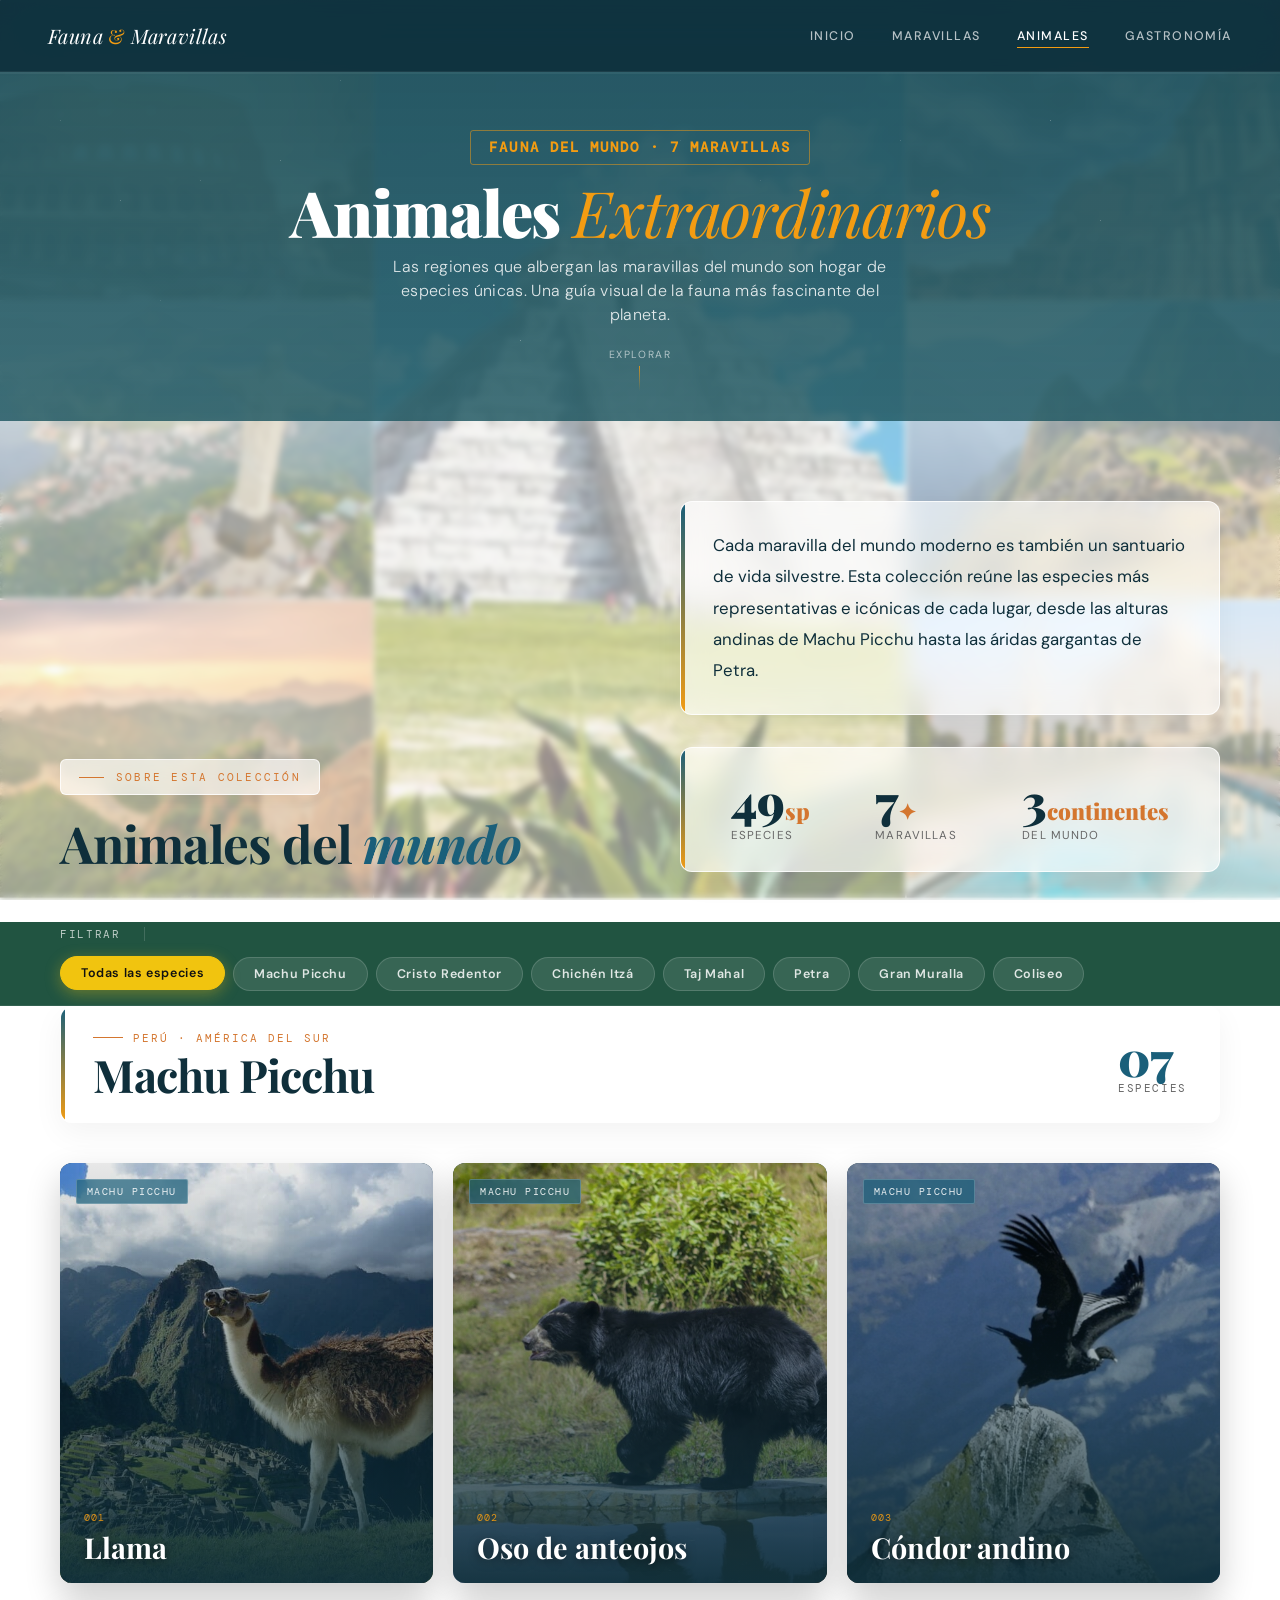
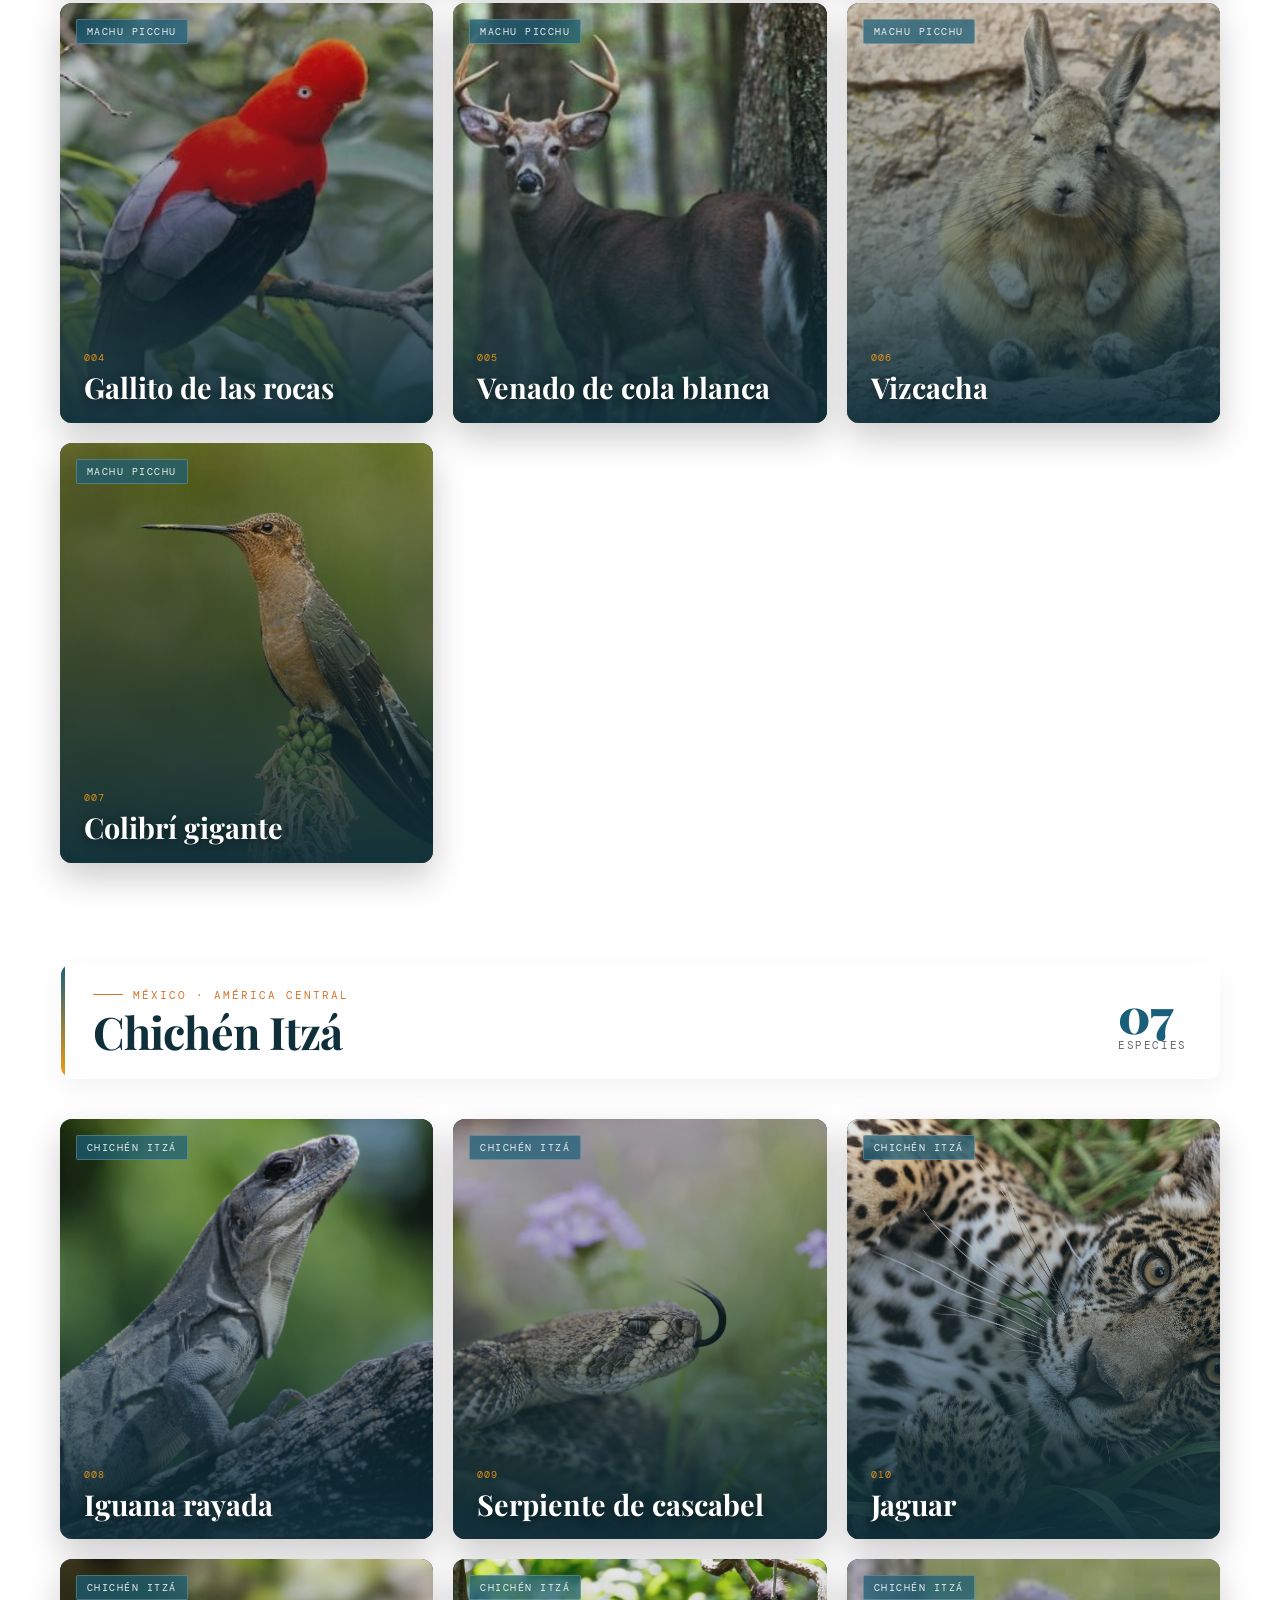
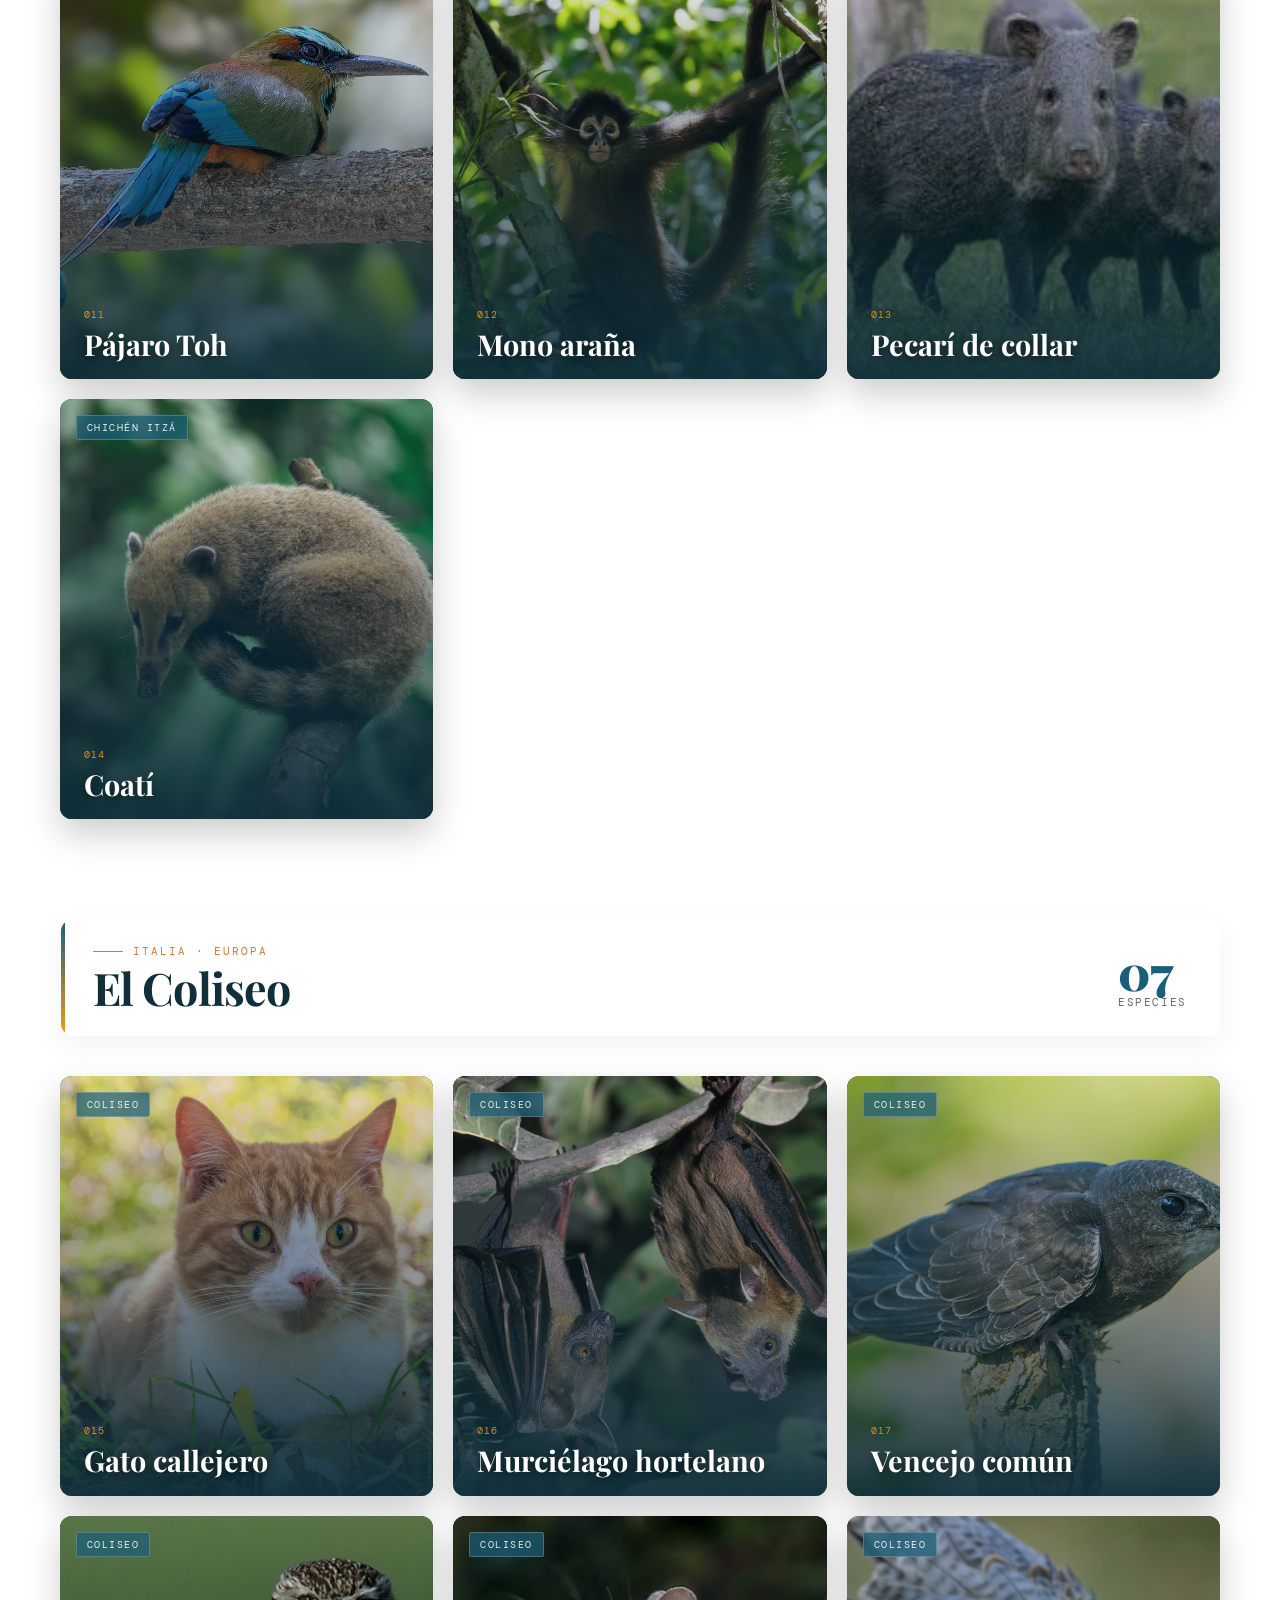
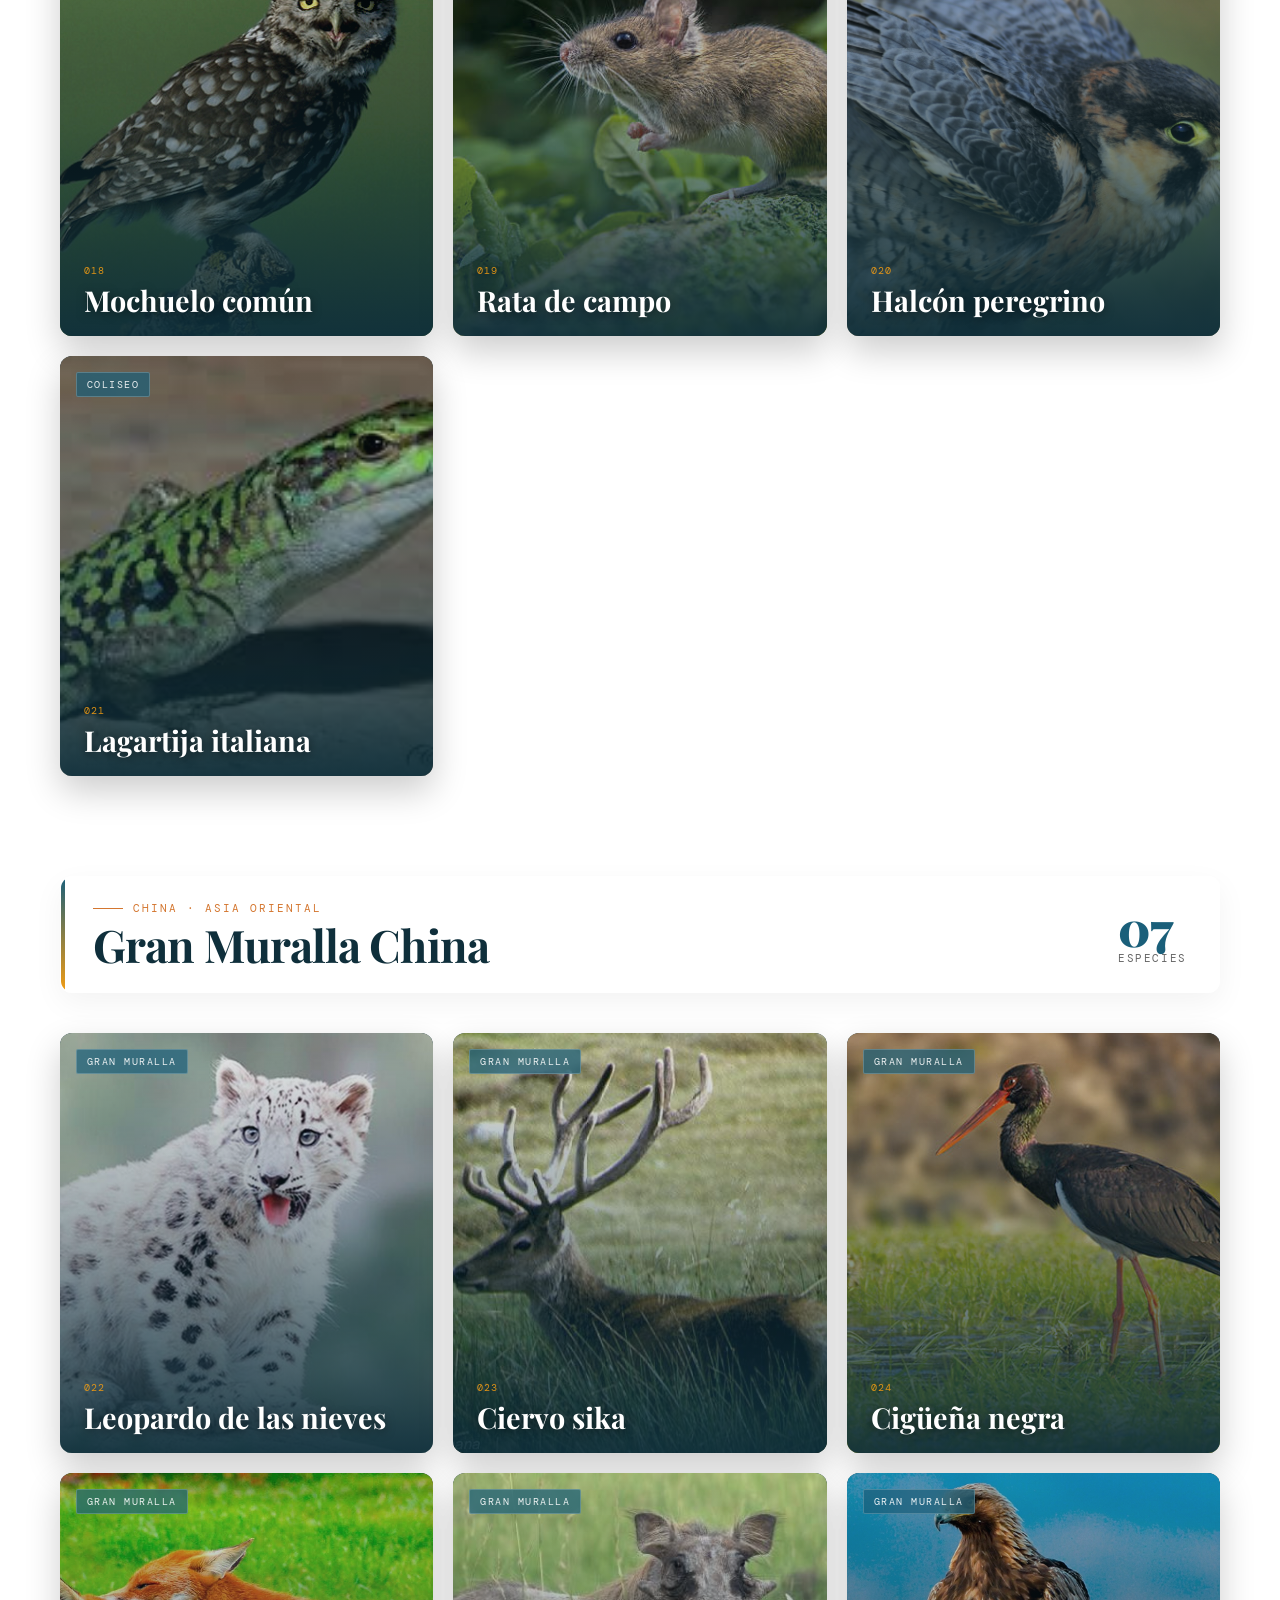
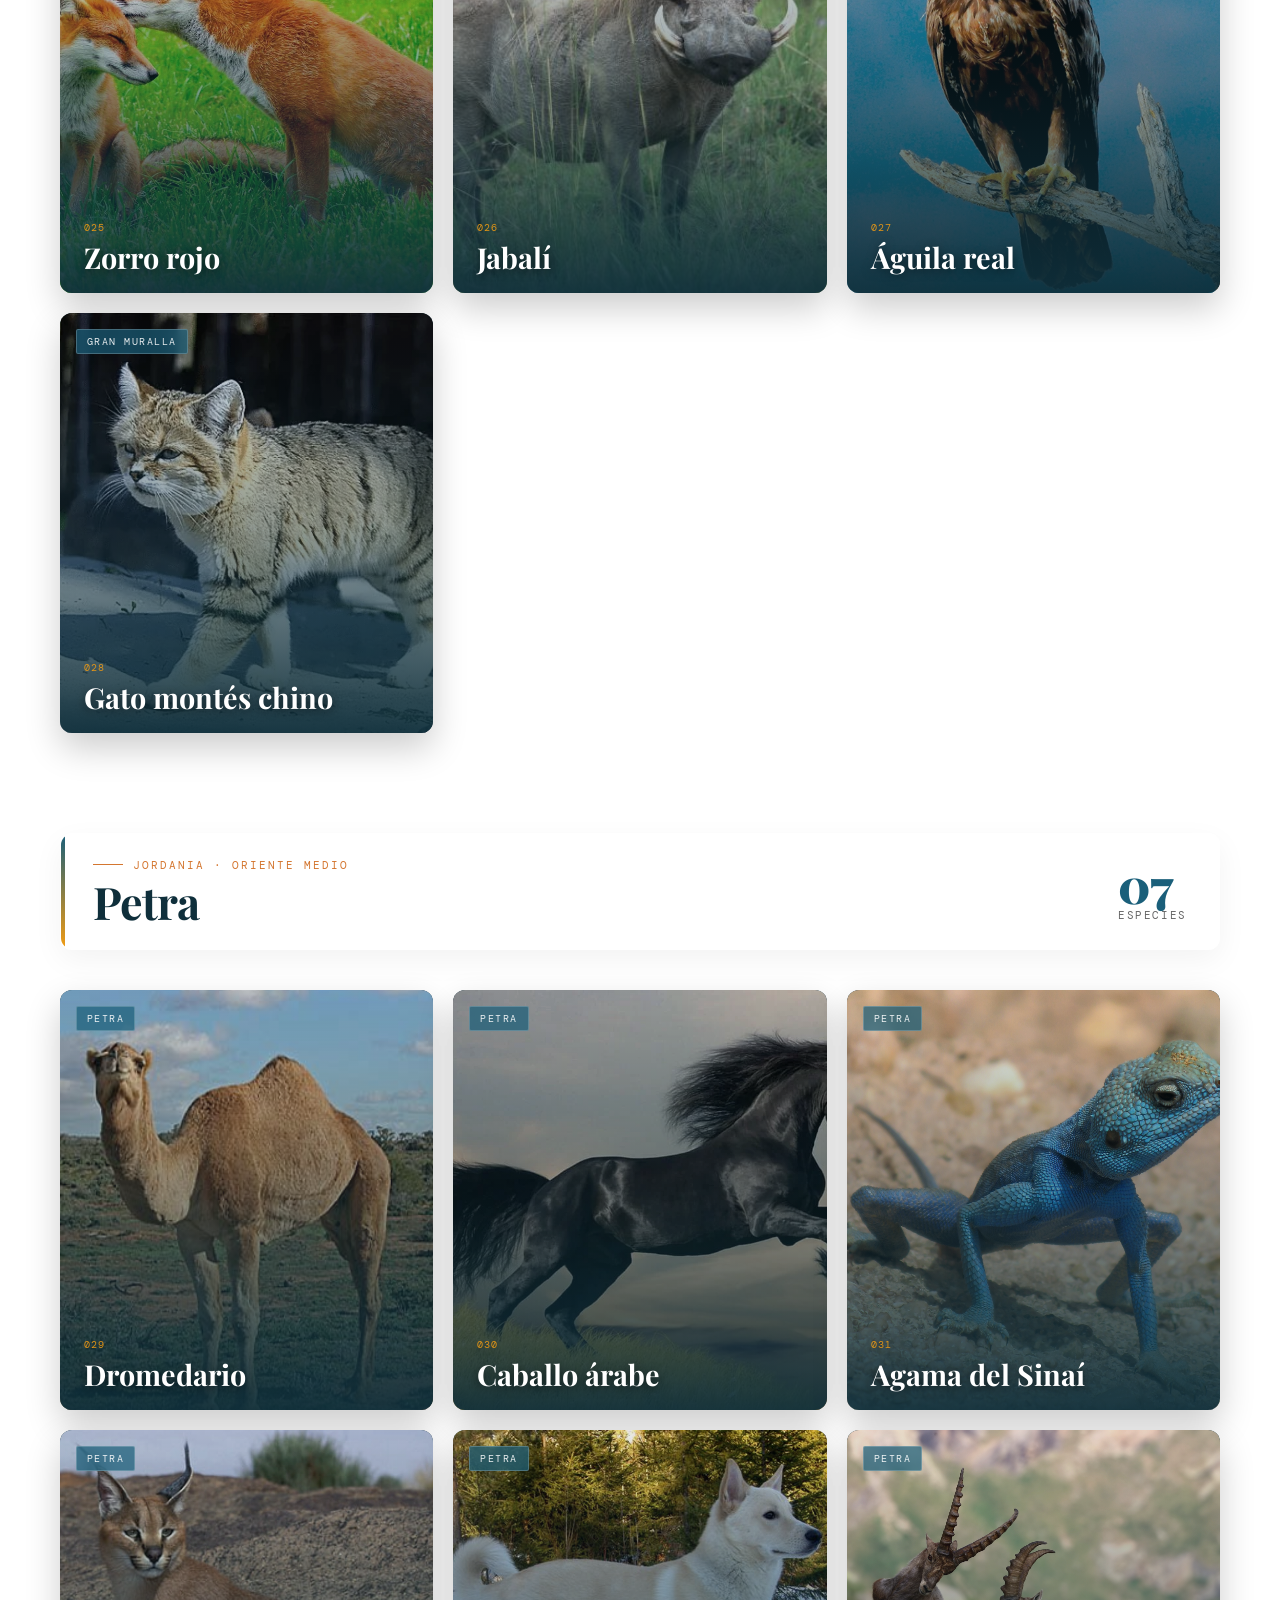
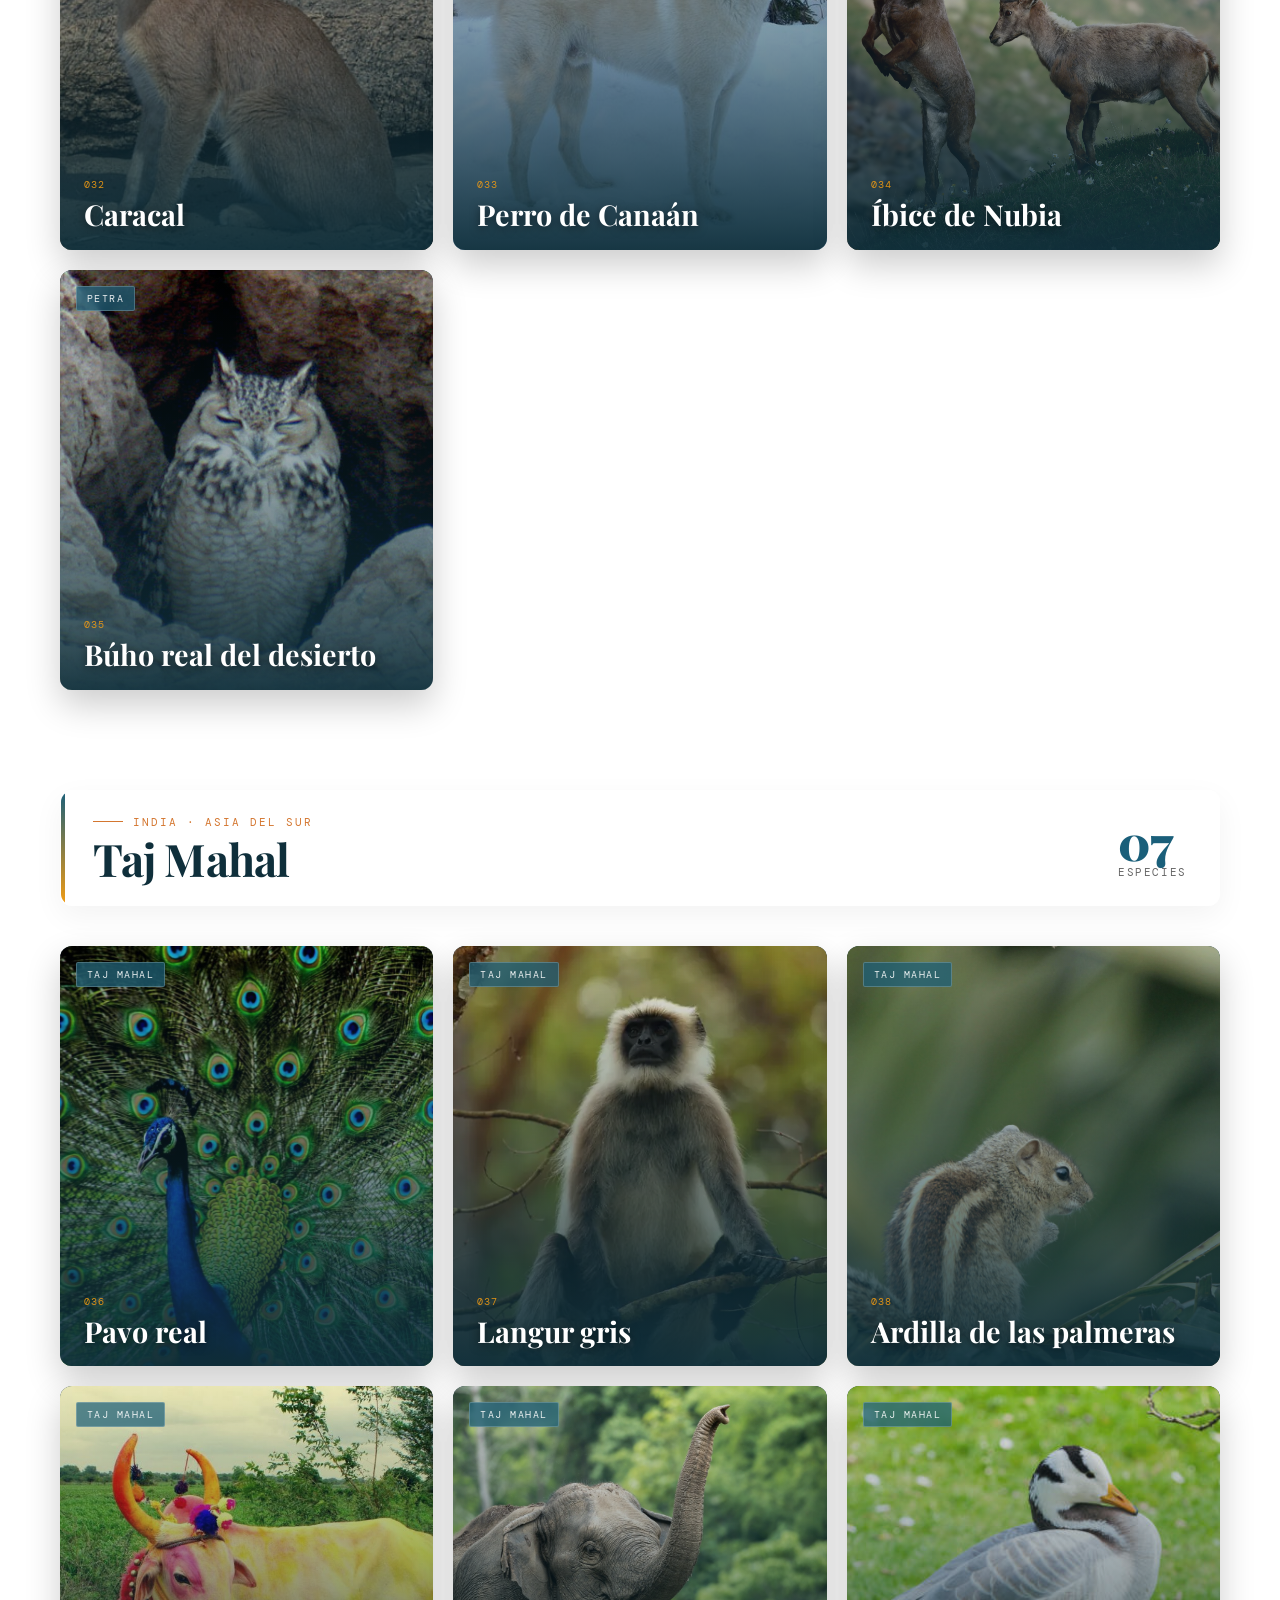
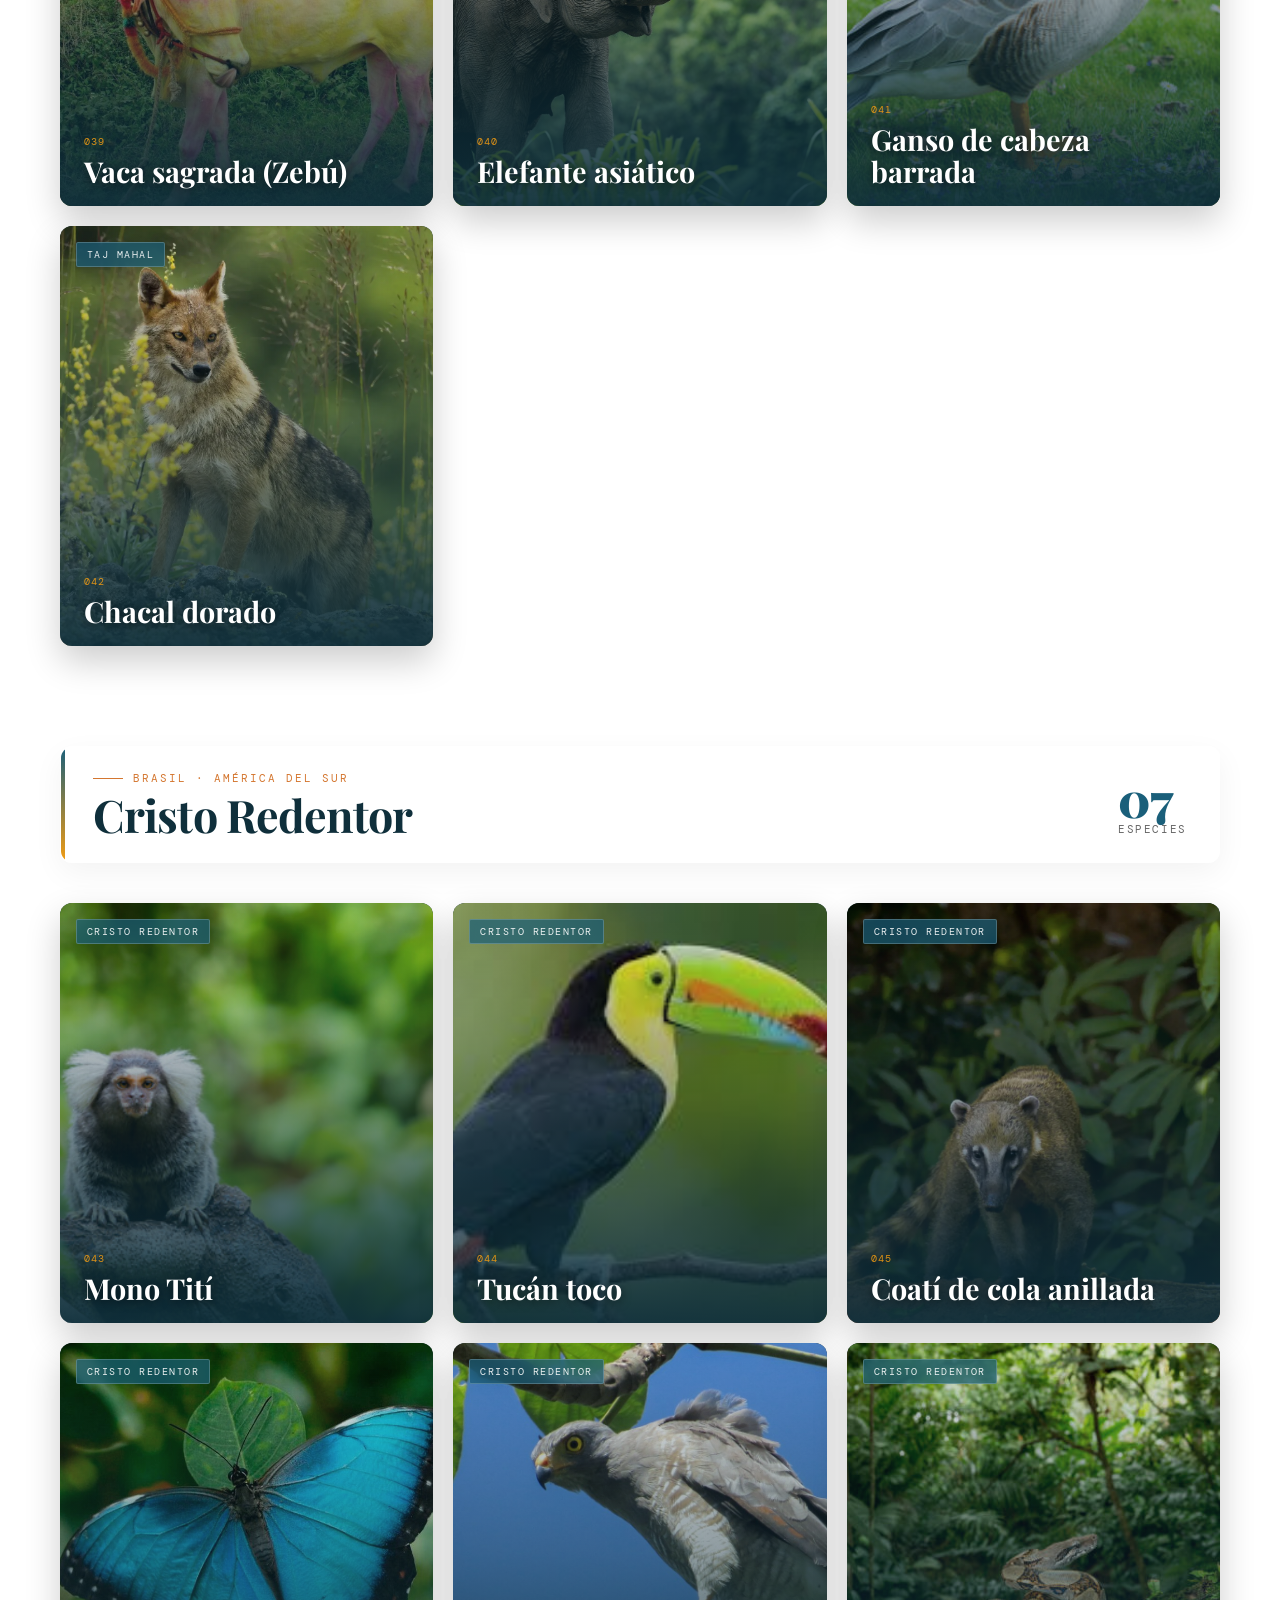
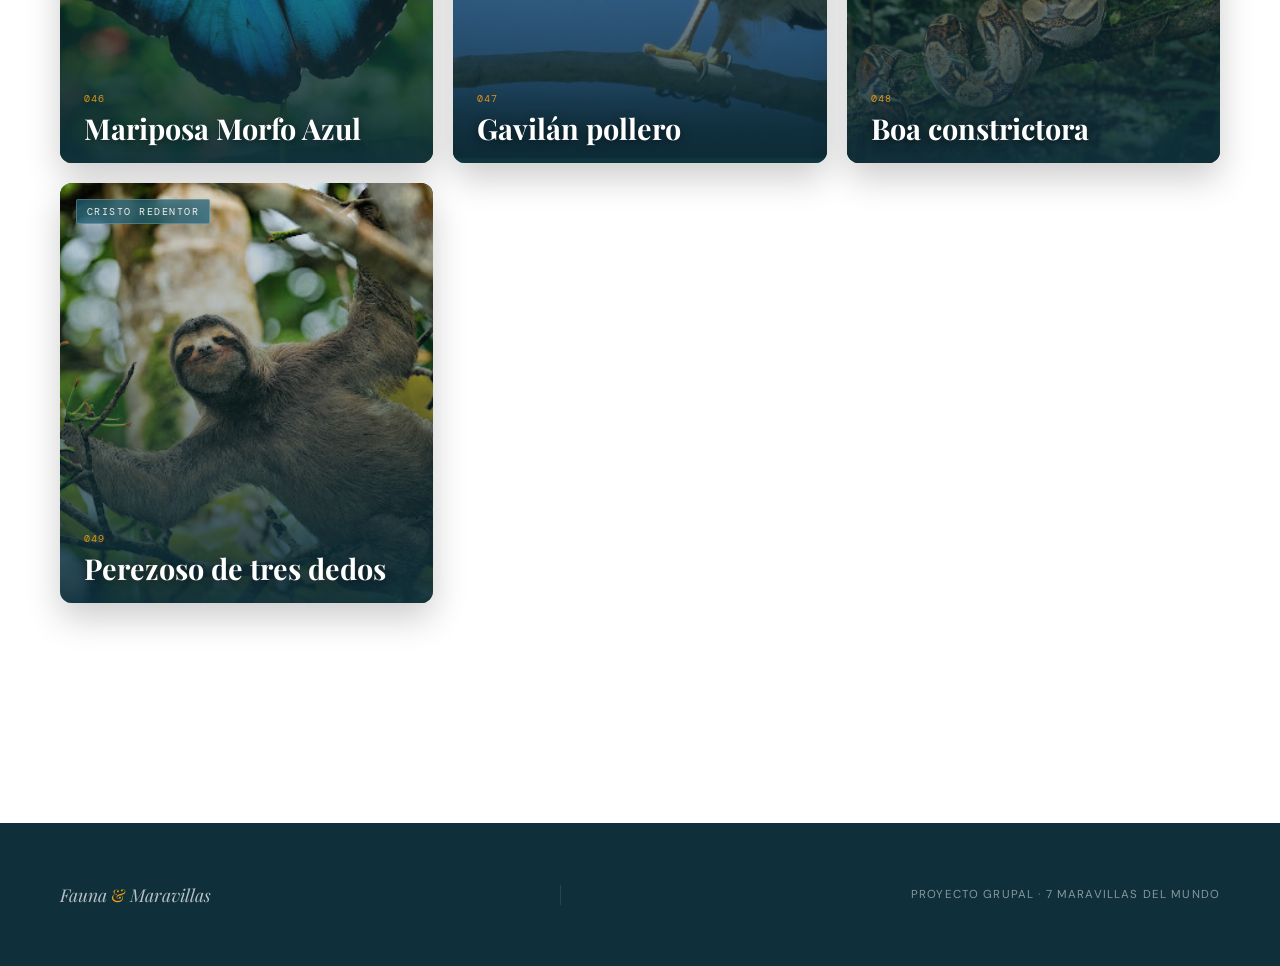
==== commit 3ad42cea: "Modificación de el formulario animales" ====
--- a/animales.html
+++ b/animales.html
@@ -3,196 +3,517 @@
 <head>
     <meta charset="UTF-8">
     <meta name="viewport" content="width=device-width, initial-scale=1.0">
-    <title>Animales</title>
+    <title>Fauna de las Maravillas</title>
+    <link rel="preconnect" href="https://fonts.googleapis.com">
+    <link rel="preconnect" href="https://fonts.gstatic.com" crossorigin>
+    <link href="https://fonts.googleapis.com/css2?family=Playfair+Display:ital,wght@0,400;0,700;0,900;1,400;1,700&family=DM+Sans:ital,wght@0,300;0,400;0,500;1,300&family=DM+Mono:wght@400;500&display=swap" rel="stylesheet">
     <link rel="stylesheet" href="css/animales.css">
 </head>
-
 <body>
-<header>
-    <h1>Animales</h1>
-    <button class="hamburger" id="hamburger">
-        <span></span>
-        <span></span>
-        <span></span>
+
+<div class="cursor" id="cursor"></div>
+<div class="cursor-ring" id="cursorRing"></div>
+
+<div class="progress-bar"><div class="progress-fill" id="progressFill"></div></div>
+
+<header id="mainHeader">
+  <a class="header-logo" href="index.html">Fauna <em>&</em> Maravillas</a>
+  <button class="hamburger" id="hamburger" aria-label="Menú">
+    <span></span><span></span><span></span>
+  </button>
+  <nav id="navMenu">
+    <a href="index.html">Inicio</a>
+    <a href="maravillas.html">Maravillas</a>
+    <a href="animales.html" class="active">Animales</a>
+    <a href="gastronomia.html">Gastronomía</a>
+  </nav>
+</header>
+
+<section class="hero">
+  <div class="hero-bg"></div>
+  <div class="hero-particles"></div>
+  <div class="hero-content">
+    <span class="hero-eyebrow">Fauna del Mundo · 7 Maravillas</span>
+    <h1 class="hero-title">
+      Animales <em>Extraordinarios</em>
+    </h1>
+    <p class="hero-subtitle">Las regiones que albergan las maravillas del mundo son hogar de especies únicas. Una guía visual de la fauna más fascinante del planeta.</p>
+    <div class="hero-scroll">
+      <span>Explorar</span>
+      <div class="hero-scroll-line"></div>
+    </div>
+  </div>
+</section>
+
+<main>
+  <section class="intro-section">
+    <div class="intro-inner">
+      <div>
+        <div class="intro-label">Sobre esta colección</div>
+        <h2 class="intro-heading">Animales del <em>mundo</em></h2>
+      </div>
+      <div>
+        <p class="intro-text">Cada maravilla del mundo moderno es también un santuario de vida silvestre. Esta colección reúne las especies más representativas e icónicas de cada lugar, desde las alturas andinas de Machu Picchu hasta las áridas gargantas de Petra.</p>
+        <div class="intro-stats">
+          <div>
+            <div class="intro-stat-num">49<span>sp</span></div>
+            <div class="intro-stat-label">Especies</div>
+          </div>
+          <div>
+            <div class="intro-stat-num">7<span>✦</span></div>
+            <div class="intro-stat-label">Maravillas</div>
+          </div>
+          <div>
+            <div class="intro-stat-num">3<span>continentes</span></div>
+            <div class="intro-stat-label">del mundo</div>
+          </div>
+        </div>
+      </div>
+    </div>
+  </section>
+
+  <div class="filter-bar" id="filterBar">
+    <span class="filter-label">Filtrar</span>
+    <div class="filter-pills">
+      <button class="filter-pill active" data-filter="">Todas las especies</button>
+      <button class="filter-pill" data-filter="machu-picchu">Machu Picchu</button>
+      <button class="filter-pill" data-filter="cristo-redentor">Cristo Redentor</button>
+      <button class="filter-pill" data-filter="chichen-itza">Chichén Itzá</button>
+      <button class="filter-pill" data-filter="taj-mahal">Taj Mahal</button>
+      <button class="filter-pill" data-filter="petra">Petra</button>
+      <button class="filter-pill" data-filter="gran-muralla">Gran Muralla</button>
+      <button class="filter-pill" data-filter="coliseo">Coliseo</button>
+    </div>
+  </div>
+
+  <div class="gallery" id="gallery">
+
+    <div class="maravilla-grupo" data-grupo="machu-picchu">
+      <div class="grupo-header">
+        <div class="grupo-meta">
+          <div class="grupo-pais">Perú · América del Sur</div>
+          <h2 class="grupo-nombre">Machu Picchu</h2>
+        </div>
+        <div>
+          <div class="grupo-count-num">07</div>
+          <div class="grupo-count">especies</div>
+        </div>
+      </div>
+      <div class="animales-grid">
+        <article class="animal-card" data-id="llama-machu">
+          <div class="card-media"><img src="assets/imagnes%20animales/llama_in_machu_picchu.jpg" alt="Llama" loading="lazy"></div>
+          <div class="card-overlay"></div>
+          <div class="card-tag">Machu Picchu</div>
+          <div class="card-content">
+            <div class="card-number">001</div>
+            <h3 class="card-name">Llama</h3>
+            <p class="card-desc">El animal más icónico; verás muchas pastando libremente en las terrazas de la ciudadela inca.</p>
+            <div class="card-cta"><div class="card-cta-line"></div>Descubrir</div>
+          </div>
+        </article>
+        <article class="animal-card" data-id="oso-machu">
+          <div class="card-media"><img src="assets/imagnes%20animales/Oso%20de%20anteojos.jpg" alt="Oso de anteojos" loading="lazy"></div>
+          <div class="card-overlay"></div>
+          <div class="card-tag">Machu Picchu</div>
+          <div class="card-content">
+            <div class="card-number">002</div>
+            <h3 class="card-name">Oso de anteojos</h3>
+            <p class="card-desc">El único oso de Sudamérica, habita en los bosques nubosos que rodean las ruinas.</p>
+            <div class="card-cta"><div class="card-cta-line"></div>Descubrir</div>
+          </div>
+        </article>
+        <article class="animal-card" data-id="condor-machu">
+          <div class="card-media"><img src="assets/imagnes%20animales/C%C3%B3ndor%20andino.png" alt="Cóndor andino" loading="lazy"></div>
+          <div class="card-overlay"></div>
+          <div class="card-tag">Machu Picchu</div>
+          <div class="card-content">
+            <div class="card-number">003</div>
+            <h3 class="card-name">Cóndor andino</h3>
+            <p class="card-desc">Ave sagrada que sobrevuela las cumbres de los Andes con una envergadura colosal.</p>
+            <div class="card-cta"><div class="card-cta-line"></div>Descubrir</div>
+          </div>
+        </article>
+        <article class="animal-card" data-id="gallito-machu">
+          <div class="card-media"><img src="assets/imagnes%20animales/Gallito%20de%20las%20rocas.jpg" alt="Gallito de las rocas" loading="lazy"></div>
+          <div class="card-overlay"></div>
+          <div class="card-tag">Machu Picchu</div>
+          <div class="card-content">
+            <div class="card-number">004</div>
+            <h3 class="card-name">Gallito de las rocas</h3>
+            <p class="card-desc">El ave nacional del Perú, de un rojo brillante inconfundible en la selva andina.</p>
+            <div class="card-cta"><div class="card-cta-line"></div>Descubrir</div>
+          </div>
+        </article>
+        <article class="animal-card" data-id="venado-machu">
+          <div class="card-media"><img src="assets/imagnes%20animales/Venado%20de%20cola%20blanca.jpg" alt="Venado de cola blanca" loading="lazy"></div>
+          <div class="card-overlay"></div>
+          <div class="card-tag">Machu Picchu</div>
+          <div class="card-content">
+            <div class="card-number">005</div>
+            <h3 class="card-name">Venado de cola blanca</h3>
+            <p class="card-desc">Se le ve al amanecer en las zonas boscosas del Santuario Histórico.</p>
+            <div class="card-cta"><div class="card-cta-line"></div>Descubrir</div>
+          </div>
+        </article>
+        <article class="animal-card" data-id="vizcacha-machu">
+          <div class="card-media"><img src="assets/imagnes%20animales/Vizcacha.webp" alt="Vizcacha" loading="lazy"></div>
+          <div class="card-overlay"></div>
+          <div class="card-tag">Machu Picchu</div>
+          <div class="card-content">
+            <div class="card-number">006</div>
+            <h3 class="card-name">Vizcacha</h3>
+            <p class="card-desc">Un roedor ágil que parece un conejo, habitante fiel de las terrazas andinas.</p>
+            <div class="card-cta"><div class="card-cta-line"></div>Descubrir</div>
+          </div>
+        </article>
+        <article class="animal-card" data-id="colibri-machu">
+          <div class="card-media"><img src="assets/imagnes%20animales/Colibrí%20gigante.jpg" alt="Colibrí gigante" loading="lazy"></div>
+          <div class="card-overlay"></div>
+          <div class="card-tag">Machu Picchu</div>
+          <div class="card-content">
+            <div class="card-number">007</div>
+            <h3 class="card-name">Colibrí gigante</h3>
+            <p class="card-desc">La especie de colibrí más grande del planeta, un joya alada en los Andes.</p>
+            <div class="card-cta"><div class="card-cta-line"></div>Descubrir</div>
+          </div>
+        </article>
+      </div>
+    </div>
+
+    <div class="maravilla-grupo" data-grupo="chichen-itza">
+      <div class="grupo-header">
+        <div class="grupo-meta">
+          <div class="grupo-pais">México · América Central</div>
+          <h2 class="grupo-nombre">Chichén Itzá</h2>
+        </div>
+        <div><div class="grupo-count-num">07</div><div class="grupo-count">especies</div></div>
+      </div>
+      <div class="animales-grid">
+        <article class="animal-card" data-id="iguana-chichen">
+          <div class="card-media"><img src="assets/imagnes%20animales/Iguana%20rayada.jpeg" alt="Iguana rayada" loading="lazy"></div>
+          <div class="card-overlay"></div><div class="card-tag">Chichén Itzá</div>
+          <div class="card-content"><div class="card-number">008</div><h3 class="card-name">Iguana rayada</h3><p class="card-desc">Cientos de ellas toman el sol sobre las piedras mayas, el lagarto más rápido de la Tierra.</p><div class="card-cta"><div class="card-cta-line"></div>Descubrir</div></div>
+        </article>
+        <article class="animal-card" data-id="serpiente-chichen">
+          <div class="card-media"><img src="assets/imagnes%20animales/Serpiente%20de%20cascabel.webp" alt="Serpiente de cascabel" loading="lazy"></div>
+          <div class="card-overlay"></div><div class="card-tag">Chichén Itzá</div>
+          <div class="card-content"><div class="card-number">009</div><h3 class="card-name">Serpiente de cascabel</h3><p class="card-desc">El símbolo sagrado de Kukulcán, representado en las sombras del equinoccio.</p><div class="card-cta"><div class="card-cta-line"></div>Descubrir</div></div>
+        </article>
+        <article class="animal-card" data-id="jaguar-chichen">
+          <div class="card-media"><img src="assets/imagnes%20animales/Jaguar.jpg" alt="Jaguar" loading="lazy"></div>
+          <div class="card-overlay"></div><div class="card-tag">Chichén Itzá</div>
+          <div class="card-content"><div class="card-number">010</div><h3 class="card-name">Jaguar</h3><p class="card-desc">El felino sagrado de los mayas, el máximo depredador de la selva yucateca.</p><div class="card-cta"><div class="card-cta-line"></div>Descubrir</div></div>
+        </article>
+        <article class="animal-card" data-id="pajaro-chichen">
+          <div class="card-media"><img src="assets/imagnes%20animales/Pájaro%20Toh.webp" alt="Pájaro Toh" loading="lazy"></div>
+          <div class="card-overlay"></div><div class="card-tag">Chichén Itzá</div>
+          <div class="card-content"><div class="card-number">011</div><h3 class="card-name">Pájaro Toh</h3><p class="card-desc">El ave de los cenotes, con su cola en forma de raqueta y movimiento hipnótico.</p><div class="card-cta"><div class="card-cta-line"></div>Descubrir</div></div>
+        </article>
+        <article class="animal-card" data-id="mono-chichen">
+          <div class="card-media"><img src="assets/imagnes%20animales/Mono%20araña.webp" alt="Mono araña" loading="lazy"></div>
+          <div class="card-overlay"></div><div class="card-tag">Chichén Itzá</div>
+          <div class="card-content"><div class="card-number">012</div><h3 class="card-name">Mono araña</h3><p class="card-desc">Acróbata de la selva maya, usa su cola prensil como un quinto brazo.</p><div class="card-cta"><div class="card-cta-line"></div>Descubrir</div></div>
+        </article>
+        <article class="animal-card" data-id="pecari-chichen">
+          <div class="card-media"><img src="assets/imagnes%20animales/Pecarí.jpg" alt="Pecarí" loading="lazy"></div>
+          <div class="card-overlay"></div><div class="card-tag">Chichén Itzá</div>
+          <div class="card-content"><div class="card-number">013</div><h3 class="card-name">Pecarí de collar</h3><p class="card-desc">Viaja en manadas ruidosas por los caminos selváticos de Yucatán.</p><div class="card-cta"><div class="card-cta-line"></div>Descubrir</div></div>
+        </article>
+        <article class="animal-card" data-id="coati-chichen">
+          <div class="card-media"><img src="assets/imagnes%20animales/Coatí.jpg" alt="Coatí" loading="lazy"></div>
+          <div class="card-overlay"></div><div class="card-tag">Chichén Itzá</div>
+          <div class="card-content"><div class="card-number">014</div><h3 class="card-name">Coatí</h3><p class="card-desc">Curioso explorador de las ruinas, siempre con su cola erguida como antena.</p><div class="card-cta"><div class="card-cta-line"></div>Descubrir</div></div>
+        </article>
+      </div>
+    </div>
+
+    <div class="maravilla-grupo" data-grupo="coliseo">
+      <div class="grupo-header">
+        <div class="grupo-meta">
+          <div class="grupo-pais">Italia · Europa</div>
+          <h2 class="grupo-nombre">El Coliseo</h2>
+        </div>
+        <div><div class="grupo-count-num">07</div><div class="grupo-count">especies</div></div>
+      </div>
+      <div class="animales-grid">
+        <article class="animal-card" data-id="gato-coliseo">
+          <div class="card-media"><img src="assets/imagnes%20animales/Gato%20callejero.jpg" alt="Gato callejero" loading="lazy"></div>
+          <div class="card-overlay"></div><div class="card-tag">Coliseo</div>
+          <div class="card-content"><div class="card-number">015</div><h3 class="card-name">Gato callejero</h3><p class="card-desc">Roma es mundialmente famosa por sus colonias felinas protegidas por ley.</p><div class="card-cta"><div class="card-cta-line"></div>Descubrir</div></div>
+        </article>
+        <article class="animal-card" data-id="murcielago-coliseo">
+          <div class="card-media"><img src="assets/imagnes%20animales/Murciélago%20hortelano.jpg" alt="Murciélago hortelano" loading="lazy"></div>
+          <div class="card-overlay"></div><div class="card-tag">Coliseo</div>
+          <div class="card-content"><div class="card-number">016</div><h3 class="card-name">Murciélago hortelano</h3><p class="card-desc">Anida en las grietas milenarias y controla plagas de insectos en verano.</p><div class="card-cta"><div class="card-cta-line"></div>Descubrir</div></div>
+        </article>
+        <article class="animal-card" data-id="vencejo-coliseo">
+          <div class="card-media"><img src="assets/imagnes%20animales/Vencejo%20común.jpg" alt="Vencejo común" loading="lazy"></div>
+          <div class="card-overlay"></div><div class="card-tag">Coliseo</div>
+          <div class="card-content"><div class="card-number">017</div><h3 class="card-name">Vencejo común</h3><p class="card-desc">Pasan toda su vida en el aire; solo aterrizan para anidar en los muros.</p><div class="card-cta"><div class="card-cta-line"></div>Descubrir</div></div>
+        </article>
+        <article class="animal-card" data-id="mochuelo-coliseo">
+          <div class="card-media"><img src="assets/imagnes%20animales/Mochuelo%20común.jpg" alt="Mochuelo común" loading="lazy"></div>
+          <div class="card-overlay"></div><div class="card-tag">Coliseo</div>
+          <div class="card-content"><div class="card-number">018</div><h3 class="card-name">Mochuelo común</h3><p class="card-desc">Símbolo de Atenea y Minerva, caza entre las ruinas del Foro Romano.</p><div class="card-cta"><div class="card-cta-line"></div>Descubrir</div></div>
+        </article>
+        <article class="animal-card" data-id="rata-coliseo">
+          <div class="card-media"><img src="assets/imagnes%20animales/Rata%20de%20campo.jpg" alt="Rata de campo" loading="lazy"></div>
+          <div class="card-overlay"></div><div class="card-tag">Coliseo</div>
+          <div class="card-content"><div class="card-number">019</div><h3 class="card-name">Rata de campo</h3><p class="card-desc">Los subterráneos del Coliseo, donde vivieron gladiadores, son hoy su laberinto.</p><div class="card-cta"><div class="card-cta-line"></div>Descubrir</div></div>
+        </article>
+        <article class="animal-card" data-id="halcon-coliseo">
+          <div class="card-media"><img src="assets/imagnes%20animales/Halcón%20peregrino.jpg" alt="Halcón peregrino" loading="lazy"></div>
+          <div class="card-overlay"></div><div class="card-tag">Coliseo</div>
+          <div class="card-content"><div class="card-number">020</div><h3 class="card-name">Halcón peregrino</h3><p class="card-desc">El animal más rápido del planeta, supera los 380 km/h en picada.</p><div class="card-cta"><div class="card-cta-line"></div>Descubrir</div></div>
+        </article>
+        <article class="animal-card" data-id="lagartija-coliseo">
+          <div class="card-media"><img src="assets/imagnes%20animales/Lagartija%20italiana.jpg" alt="Lagartija italiana" loading="lazy"></div>
+          <div class="card-overlay"></div><div class="card-tag">Coliseo</div>
+          <div class="card-content"><div class="card-number">021</div><h3 class="card-name">Lagartija italiana</h3><p class="card-desc">Se camuflan a la perfección con el travertino romano bajo el sol mediterráneo.</p><div class="card-cta"><div class="card-cta-line"></div>Descubrir</div></div>
+        </article>
+      </div>
+    </div>
+
+    <div class="maravilla-grupo" data-grupo="gran-muralla">
+      <div class="grupo-header">
+        <div class="grupo-meta">
+          <div class="grupo-pais">China · Asia Oriental</div>
+          <h2 class="grupo-nombre">Gran Muralla China</h2>
+        </div>
+        <div><div class="grupo-count-num">07</div><div class="grupo-count">especies</div></div>
+      </div>
+      <div class="animales-grid">
+        <article class="animal-card" data-id="leopardo-muralla">
+          <div class="card-media"><img src="assets/imagnes%20animales/Leopardo%20de%20las%20nieves.jpg" alt="Leopardo de las nieves" loading="lazy"></div>
+          <div class="card-overlay"></div><div class="card-tag">Gran Muralla</div>
+          <div class="card-content"><div class="card-number">022</div><h3 class="card-name">Leopardo de las nieves</h3><p class="card-desc">El fantasma de la montaña, habita las zonas más altas e inhóspitas.</p><div class="card-cta"><div class="card-cta-line"></div>Descubrir</div></div>
+        </article>
+        <article class="animal-card" data-id="ciervo-muralla">
+          <div class="card-media"><img src="assets/imagnes%20animales/Ciervo%20común.jpg" alt="Ciervo sika" loading="lazy"></div>
+          <div class="card-overlay"></div><div class="card-tag">Gran Muralla</div>
+          <div class="card-content"><div class="card-number">023</div><h3 class="card-name">Ciervo sika</h3><p class="card-desc">Pasea por los bosques caducifolios que flanquean la muralla milenaria.</p><div class="card-cta"><div class="card-cta-line"></div>Descubrir</div></div>
+        </article>
+        <article class="animal-card" data-id="ciguena-muralla">
+          <div class="card-media"><img src="assets/imagnes%20animales/Cigüeña%20negra.png" alt="Cigüeña negra" loading="lazy"></div>
+          <div class="card-overlay"></div><div class="card-tag">Gran Muralla</div>
+          <div class="card-content"><div class="card-number">024</div><h3 class="card-name">Cigüeña negra</h3><p class="card-desc">Ave migratoria cautelosa que anida cerca de los ríos del norte de China.</p><div class="card-cta"><div class="card-cta-line"></div>Descubrir</div></div>
+        </article>
+        <article class="animal-card" data-id="zorro-muralla">
+          <div class="card-media"><img src="assets/imagnes%20animales/Zorro%20rojo.webp" alt="Zorro rojo" loading="lazy"></div>
+          <div class="card-overlay"></div><div class="card-tag">Gran Muralla</div>
+          <div class="card-content"><div class="card-number">025</div><h3 class="card-name">Zorro rojo</h3><p class="card-desc">Usa las bases de torres abandonadas como madrigueras para sus crías.</p><div class="card-cta"><div class="card-cta-line"></div>Descubrir</div></div>
+        </article>
+        <article class="animal-card" data-id="jabali-muralla">
+          <div class="card-media"><img src="assets/imagnes%20animales/Jabalí.jpg" alt="Jabalí" loading="lazy"></div>
+          <div class="card-overlay"></div><div class="card-tag">Gran Muralla</div>
+          <div class="card-content"><div class="card-number">026</div><h3 class="card-name">Jabalí</h3><p class="card-desc">Revuelve la tierra de los bosques chinos, renovando la vida del suelo.</p><div class="card-cta"><div class="card-cta-line"></div>Descubrir</div></div>
+        </article>
+        <article class="animal-card" data-id="aguila-muralla">
+          <div class="card-media"><img src="assets/imagnes%20animales/Águila%20real.webp" alt="Águila real" loading="lazy"></div>
+          <div class="card-overlay"></div><div class="card-tag">Gran Muralla</div>
+          <div class="card-content"><div class="card-number">027</div><h3 class="card-name">Águila real</h3><p class="card-desc">Patrulla las torres de guardia desde el aire, con visión a 3 kilómetros.</p><div class="card-cta"><div class="card-cta-line"></div>Descubrir</div></div>
+        </article>
+        <article class="animal-card" data-id="gato-muralla">
+          <div class="card-media"><img src="assets/imagnes%20animales/Gato%20montés%20chino.webp" alt="Gato montés chino" loading="lazy"></div>
+          <div class="card-overlay"></div><div class="card-tag">Gran Muralla</div>
+          <div class="card-content"><div class="card-number">028</div><h3 class="card-name">Gato montés chino</h3><p class="card-desc">Uno de los felinos más desconocidos y escurridizos de China.</p><div class="card-cta"><div class="card-cta-line"></div>Descubrir</div></div>
+        </article>
+      </div>
+    </div>
+
+    <div class="maravilla-grupo" data-grupo="petra">
+      <div class="grupo-header">
+        <div class="grupo-meta">
+          <div class="grupo-pais">Jordania · Oriente Medio</div>
+          <h2 class="grupo-nombre">Petra</h2>
+        </div>
+        <div><div class="grupo-count-num">07</div><div class="grupo-count">especies</div></div>
+      </div>
+      <div class="animales-grid">
+        <article class="animal-card" data-id="dromedario-petra">
+          <div class="card-media"><img src="assets/imagnes%20animales/Dromedario.jpg" alt="Dromedario" loading="lazy"></div>
+          <div class="card-overlay"></div><div class="card-tag">Petra</div>
+          <div class="card-content"><div class="card-number">029</div><h3 class="card-name">Dromedario</h3><p class="card-desc">El vehículo del Imperio Nabateo que hizo posible el comercio en el desierto.</p><div class="card-cta"><div class="card-cta-line"></div>Descubrir</div></div>
+        </article>
+        <article class="animal-card" data-id="caballo-petra">
+          <div class="card-media"><img src="assets/imagnes%20animales/Caballo%20árabe.webp" alt="Caballo árabe" loading="lazy"></div>
+          <div class="card-overlay"></div><div class="card-tag">Petra</div>
+          <div class="card-content"><div class="card-number">030</div><h3 class="card-name">Caballo árabe</h3><p class="card-desc">Una de las razas más antiguas, guía a los visitantes por el Siq de Petra.</p><div class="card-cta"><div class="card-cta-line"></div>Descubrir</div></div>
+        </article>
+        <article class="animal-card" data-id="agama-petra">
+          <div class="card-media"><img src="assets/imagnes%20animales/Agama%20del%20Sinaí.jpg" alt="Agama del Sinaí" loading="lazy"></div>
+          <div class="card-overlay"></div><div class="card-tag">Petra</div>
+          <div class="card-content"><div class="card-number">031</div><h3 class="card-name">Agama del Sinaí</h3><p class="card-desc">Se vuelve azul eléctrico al sol, un contraste asombroso con la piedra roja.</p><div class="card-cta"><div class="card-cta-line"></div>Descubrir</div></div>
+        </article>
+        <article class="animal-card" data-id="caracal-petra">
+          <div class="card-media"><img src="assets/imagnes%20animales/Caracal.webp" alt="Caracal" loading="lazy"></div>
+          <div class="card-overlay"></div><div class="card-tag">Petra</div>
+          <div class="card-content"><div class="card-number">032</div><h3 class="card-name">Caracal</h3><p class="card-desc">El lince del desierto, salta 3 metros para atrapar aves en pleno vuelo.</p><div class="card-cta"><div class="card-cta-line"></div>Descubrir</div></div>
+        </article>
+        <article class="animal-card" data-id="perro-petra">
+          <div class="card-media"><img src="assets/imagnes%20animales/Perro%20Canaan.jpg" alt="Perro Canaan" loading="lazy"></div>
+          <div class="card-overlay"></div><div class="card-tag">Petra</div>
+          <div class="card-content"><div class="card-number">033</div><h3 class="card-name">Perro de Canaán</h3><p class="card-desc">Una de las razas más antiguas del mundo, guardián milenario de Petra.</p><div class="card-cta"><div class="card-cta-line"></div>Descubrir</div></div>
+        </article>
+        <article class="animal-card" data-id="cabra-petra">
+          <div class="card-media"><img src="assets/imagnes%20animales/Cabra%20montés%20(Íbice).jpg" alt="Íbice de Nubia" loading="lazy"></div>
+          <div class="card-overlay"></div><div class="card-tag">Petra</div>
+          <div class="card-content"><div class="card-number">034</div><h3 class="card-name">Íbice de Nubia</h3><p class="card-desc">Escala acantilados verticales con pezuñas que actúan como ventosas.</p><div class="card-cta"><div class="card-cta-line"></div>Descubrir</div></div>
+        </article>
+        <article class="animal-card" data-id="buho-petra">
+          <div class="card-media"><img src="assets/imagnes%20animales/Búho%20real%20del%20desierto.jpg" alt="Búho real del desierto" loading="lazy"></div>
+          <div class="card-overlay"></div><div class="card-tag">Petra</div>
+          <div class="card-content"><div class="card-number">035</div><h3 class="card-name">Búho real del desierto</h3><p class="card-desc">Sus plumas aserradas le dan un vuelo absolutamente silencioso.</p><div class="card-cta"><div class="card-cta-line"></div>Descubrir</div></div>
+        </article>
+      </div>
+    </div>
+
+    <div class="maravilla-grupo" data-grupo="taj-mahal">
+      <div class="grupo-header">
+        <div class="grupo-meta">
+          <div class="grupo-pais">India · Asia del Sur</div>
+          <h2 class="grupo-nombre">Taj Mahal</h2>
+        </div>
+        <div><div class="grupo-count-num">07</div><div class="grupo-count">especies</div></div>
+      </div>
+      <div class="animales-grid">
+        <article class="animal-card" data-id="pavo-taj">
+          <div class="card-media"><img src="assets/imagnes%20animales/Pavo%20real.jpg" alt="Pavo real" loading="lazy"></div>
+          <div class="card-overlay"></div><div class="card-tag">Taj Mahal</div>
+          <div class="card-content"><div class="card-number">036</div><h3 class="card-name">Pavo real</h3><p class="card-desc">El ave nacional de India; sus colores no son pigmentos sino ilusiones ópticas.</p><div class="card-cta"><div class="card-cta-line"></div>Descubrir</div></div>
+        </article>
+        <article class="animal-card" data-id="langur-taj">
+          <div class="card-media"><img src="assets/imagnes%20animales/Langur%20gris.webp" alt="Langur gris" loading="lazy"></div>
+          <div class="card-overlay"></div><div class="card-tag">Taj Mahal</div>
+          <div class="card-content"><div class="card-number">037</div><h3 class="card-name">Langur gris</h3><p class="card-desc">Primates venerados que pasean con gran confianza por los tejados del complejo.</p><div class="card-cta"><div class="card-cta-line"></div>Descubrir</div></div>
+        </article>
+        <article class="animal-card" data-id="ardilla-taj">
+          <div class="card-media"><img src="assets/imagnes%20animales/Ardilla%20de%20las%20palmeras.avif" alt="Ardilla de las palmeras" loading="lazy"></div>
+          <div class="card-overlay"></div><div class="card-tag">Taj Mahal</div>
+          <div class="card-content"><div class="card-number">038</div><h3 class="card-name">Ardilla de las palmeras</h3><p class="card-desc">La leyenda dice que sus rayas fueron hechas por los dedos del dios Rama.</p><div class="card-cta"><div class="card-cta-line"></div>Descubrir</div></div>
+        </article>
+        <article class="animal-card" data-id="vaca-taj">
+          <div class="card-media"><img src="assets/imagnes%20animales/Vaca%20sagrada.jpeg" alt="Vaca sagrada" loading="lazy"></div>
+          <div class="card-overlay"></div><div class="card-tag">Taj Mahal</div>
+          <div class="card-content"><div class="card-number">039</div><h3 class="card-name">Vaca sagrada (Zebú)</h3><p class="card-desc">Símbolo de no violencia, pasea plácidamente por las calles de Agra.</p><div class="card-cta"><div class="card-cta-line"></div>Descubrir</div></div>
+        </article>
+        <article class="animal-card" data-id="elefante-taj">
+          <div class="card-media"><img src="assets/imagnes%20animales/Elefante%20asiático.jpg" alt="Elefante asiático" loading="lazy"></div>
+          <div class="card-overlay"></div><div class="card-tag">Taj Mahal</div>
+          <div class="card-content"><div class="card-number">040</div><h3 class="card-name">Elefante asiático</h3><p class="card-desc">Transportó los bloques de mármol blanco para construir el Taj en el siglo XVII.</p><div class="card-cta"><div class="card-cta-line"></div>Descubrir</div></div>
+        </article>
+        <article class="animal-card" data-id="ganso-taj">
+          <div class="card-media"><img src="assets/imagnes%20animales/Ganso%20de%20cabeza%20barrada.jpg" alt="Ganso de cabeza barrada" loading="lazy"></div>
+          <div class="card-overlay"></div><div class="card-tag">Taj Mahal</div>
+          <div class="card-content"><div class="card-number">041</div><h3 class="card-name">Ganso de cabeza barrada</h3><p class="card-desc">Migra sobre el Himalaya, volando donde el oxígeno es extremadamente escaso.</p><div class="card-cta"><div class="card-cta-line"></div>Descubrir</div></div>
+        </article>
+        <article class="animal-card" data-id="chacal-taj">
+          <div class="card-media"><img src="assets/imagnes%20animales/Chacal%20dorado.webp" alt="Chacal dorado" loading="lazy"></div>
+          <div class="card-overlay"></div><div class="card-tag">Taj Mahal</div>
+          <div class="card-content"><div class="card-number">042</div><h3 class="card-name">Chacal dorado</h3><p class="card-desc">Sus aullidos espectrales resuenan en el silencio nocturno del río Yamuna.</p><div class="card-cta"><div class="card-cta-line"></div>Descubrir</div></div>
+        </article>
+      </div>
+    </div>
+
+    <div class="maravilla-grupo" data-grupo="cristo-redentor">
+      <div class="grupo-header">
+        <div class="grupo-meta">
+          <div class="grupo-pais">Brasil · América del Sur</div>
+          <h2 class="grupo-nombre">Cristo Redentor</h2>
+        </div>
+        <div><div class="grupo-count-num">07</div><div class="grupo-count">especies</div></div>
+      </div>
+      <div class="animales-grid">
+        <article class="animal-card" data-id="mono-cristo">
+          <div class="card-media"><img src="assets/imagnes%20animales/Mono%20Tití.jpg" alt="Mono Tití" loading="lazy"></div>
+          <div class="card-overlay"></div><div class="card-tag">Cristo Redentor</div>
+          <div class="card-content"><div class="card-number">043</div><h3 class="card-name">Mono Tití</h3><p class="card-desc">Pequeños primates hiperactivos del Parque de la Tijuca, tiene garras en lugar de uñas.</p><div class="card-cta"><div class="card-cta-line"></div>Descubrir</div></div>
+        </article>
+        <article class="animal-card" data-id="tucan-cristo">
+          <div class="card-media"><img src="assets/imagnes%20animales/Tucán%20toco.jpg" alt="Tucán toco" loading="lazy"></div>
+          <div class="card-overlay"></div><div class="card-tag">Cristo Redentor</div>
+          <div class="card-content"><div class="card-number">044</div><h3 class="card-name">Tucán toco</h3><p class="card-desc">Su enorme pico naranja es un radiador que regula la temperatura corporal.</p><div class="card-cta"><div class="card-cta-line"></div>Descubrir</div></div>
+        </article>
+        <article class="animal-card" data-id="coati-cristo">
+          <div class="card-media"><img src="assets/imagnes%20animales/Coatí%20de%20cola%20anillada.webp" alt="Coatí de cola anillada" loading="lazy"></div>
+          <div class="card-overlay"></div><div class="card-tag">Cristo Redentor</div>
+          <div class="card-content"><div class="card-number">045</div><h3 class="card-name">Coatí de cola anillada</h3><p class="card-desc">Patrullan los miradores del Corcovado buscando el más mínimo descuido.</p><div class="card-cta"><div class="card-cta-line"></div>Descubrir</div></div>
+        </article>
+        <article class="animal-card" data-id="mariposa-cristo">
+          <div class="card-media"><img src="assets/imagnes%20animales/Mariposa%20Morfo%20Azul.jpg" alt="Mariposa Morfo Azul" loading="lazy"></div>
+          <div class="card-overlay"></div><div class="card-tag">Cristo Redentor</div>
+          <div class="card-content"><div class="card-number">046</div><h3 class="card-name">Mariposa Morfo Azul</h3><p class="card-desc">Su azul eléctrico no es pigmento, sino el resultado de estructuras microscópicas.</p><div class="card-cta"><div class="card-cta-line"></div>Descubrir</div></div>
+        </article>
+        <article class="animal-card" data-id="gavilan-cristo">
+          <div class="card-media"><img src="assets/imagnes%20animales/PortadaGavilán%20pollero.jpg" alt="Gavilán pollero" loading="lazy"></div>
+          <div class="card-overlay"></div><div class="card-tag">Cristo Redentor</div>
+          <div class="card-content"><div class="card-number">047</div><h3 class="card-name">Gavilán pollero</h3><p class="card-desc">Ave de rapiña agresiva que defiende con fiereza su nido en el Corcovado.</p><div class="card-cta"><div class="card-cta-line"></div>Descubrir</div></div>
+        </article>
+        <article class="animal-card" data-id="boa-cristo">
+          <div class="card-media"><img src="assets/imagnes%20animales/Boa%20constrictora.jpg" alt="Boa constrictora" loading="lazy"></div>
+          <div class="card-overlay"></div><div class="card-tag">Cristo Redentor</div>
+          <div class="card-content"><div class="card-number">048</div><h3 class="card-name">Boa constrictora</h3><p class="card-desc">Silenciosa guardiana del equilibrio del ecosistema en la selva de Tijuca.</p><div class="card-cta"><div class="card-cta-line"></div>Descubrir</div></div>
+        </article>
+        <article class="animal-card" data-id="pereza-cristo">
+          <div class="card-media"><img src="assets/imagnes%20animales/Pereza%20de%20tres%20dedos.jpg" alt="Perezoso de tres dedos" loading="lazy"></div>
+          <div class="card-overlay"></div><div class="card-tag">Cristo Redentor</div>
+          <div class="card-content"><div class="card-number">049</div><h3 class="card-name">Perezoso de tres dedos</h3><p class="card-desc">Tan lento que en su pelaje crecen algas verdes que le dan camuflaje perfecto.</p><div class="card-cta"><div class="card-cta-line"></div>Descubrir</div></div>
+        </article>
+      </div>
+    </div>
+
+  </div></main>
+
+<div class="modal-overlay" id="modalOverlay">
+  <div class="modal-shell" id="modalShell">
+    <button class="modal-close" id="modalClose" aria-label="Cerrar">
+      <svg viewBox="0 0 24 24" fill="none" stroke="currentColor" stroke-width="2"><line x1="18" y1="6" x2="6" y2="18"/><line x1="6" y1="6" x2="18" y2="18"/></svg>
     </button>
-    <nav id="nav-menu">
-        <a href="index.html">Inicio</a>
-        <a href="maravillas.html">Maravillas</a>
-        <a href="animales.html">Animales</a>
-        <a href="gastronomia.html">Gastronomía</a>
-    </nav>
-</header>
-<main>
-    <section class="intro">
-        <h2>Animales del mundo</h2>
-        <p>Las regiones que albergan las maravillas del mundo también son hogar de especies únicas. Aquí se muestran algunos animales representativos de esos lugares.</p>
-    </section>
-
-    <div class="filter-section">
-        <label for="filtro-maravillas">Filtrar por maravilla:</label>
-        <select id="filtro-maravillas">
-            <option value="">Todos</option>
-            <option value="machu-picchu">Machu Picchu</option>
-            <option value="cristo-redentor">Cristo Redentor</option>
-            <option value="chichen-itza">Chichén Itzá</option>
-            <option value="taj-mahal">Taj Mahal</option>
-            <option value="petra">Petra</option>
-            <option value="gran-muralla">Gran Muralla China</option>
-            <option value="coliseo">Coliseo</option>
-        </select>
-    </div>
-
-    <div class="gallery">
-        <!-- MACHU PICCHU -->
-        <div class="maravilla-grupo" data-grupo="machu-picchu">
-            <h2 class="maravilla-titulo">🇵🇪 Machu Picchu</h2>
-            <div class="animales-grid">
-                <article data-maravilla="machu-picchu"><img src="assets/imagnes%20animales/llama_in_machu_picchu.jpg" alt="Llama"><h3>Llama</h3><p>El animal más icónico; verás muchas pastando libremente en Machu Picchu.</p><span class="maravilla-tag">Machu Picchu</span></article>
-                <article data-maravilla="machu-picchu"><img src="assets/imagnes%20animales/Oso%20de%20anteojos.jpg" alt="Oso de anteojos"><h3>Oso de anteojos</h3><p>El único oso de Sudamérica, habita en los bosques nubosos de Machu Picchu.</p><span class="maravilla-tag">Machu Picchu</span></article>
-                <article data-maravilla="machu-picchu"><img src="assets/imagnes%20animales/C%C3%B3ndor%20andino.png" alt="Cóndor andino"><h3>Cóndor andino</h3><p>Ave sagrada que sobrevuela las cumbres de los Andes en Machu Picchu.</p><span class="maravilla-tag">Machu Picchu</span></article>
-                <article data-maravilla="machu-picchu"><img src="assets/imagnes%20animales/Gallito%20de%20las%20rocas.jpg" alt="Gallito de las rocas"><h3>Gallito de las rocas</h3><p>El ave nacional del Perú, de color rojo brillante, presente en Machu Picchu.</p><span class="maravilla-tag">Machu Picchu</span></article>
-                <article data-maravilla="machu-picchu"><img src="assets/imagnes%20animales/Venado%20de%20cola%20blanca.jpg" alt="Venado de cola blanca"><h3>Venado de cola blanca</h3><p>Se le ve ocasionalmente en las zonas boscosas de Machu Picchu.</p><span class="maravilla-tag">Machu Picchu</span></article>
-                <article data-maravilla="machu-picchu"><img src="assets/imagnes%20animales/Vizcacha.webp" alt="Vizcacha"><h3>Vizcacha</h3><p>Un roedor que parece un conejo con cola larga, habita en Machu Picchu.</p><span class="maravilla-tag">Machu Picchu</span></article>
-                <article data-maravilla="machu-picchu"><img src="assets/imagnes%20animales/Colibrí%20gigante.jpg" alt="Colibrí gigante"><h3>Colibrí gigante</h3><p>La especie de colibrí más grande del mundo, vuela en Machu Picchu.</p><span class="maravilla-tag">Machu Picchu</span></article>
-            </div>
-            <div class="maravilla-separator"></div>
-        </div>
-
-        <!-- CHICHÉN ITZÁ -->
-        <div class="maravilla-grupo" data-grupo="chichen-itza">
-            <h2 class="maravilla-titulo">🇲🇽 Chichén Itzá</h2>
-            <div class="animales-grid">
-                <article data-maravilla="chichen-itza"><img src="assets/imagnes%20animales/Iguana%20rayada.jpeg" alt="Iguana rayada"><h3>Iguana rayada</h3><p>Se encuentran por cientos tomando el sol sobre las ruinas de Chichén Itzá.</p><span class="maravilla-tag">Chichén Itzá</span></article>
-                <article data-maravilla="chichen-itza"><img src="assets/imagnes%20animales/Serpiente%20de%20cascabel.webp" alt="Serpiente de cascabel"><h3>Serpiente de cascabel</h3><p>Muy importante en la mitología maya (Kukulcán) en Chichén Itzá.</p><span class="maravilla-tag">Chichén Itzá</span></article>
-                <article data-maravilla="chichen-itza"><img src="assets/imagnes%20animales/Jaguar.jpg" alt="Jaguar"><h3>Jaguar</h3><p>El felino sagrado de los mayas que aún habita la selva de Chichén Itzá.</p><span class="maravilla-tag">Chichén Itzá</span></article>
-                <article data-maravilla="chichen-itza"><img src="assets/imagnes%20animales/Pájaro%20Toh.webp" alt="Pájaro Toh"><h3>Pájaro Toh</h3><p>Conocido por su cola en forma de raqueta y por vivir cerca de cenotes en Chichén Itzá.</p><span class="maravilla-tag">Chichén Itzá</span></article>
-                <article data-maravilla="chichen-itza"><img src="assets/imagnes%20animales/Mono%20araña.webp" alt="Mono araña"><h3>Mono araña</h3><p>Habita en las copas de los árboles de la selva de Yucatán, cerca de Chichén Itzá.</p><span class="maravilla-tag">Chichén Itzá</span></article>
-                <article data-maravilla="chichen-itza"><img src="assets/imagnes%20animales/Pecarí.jpg" alt="Pecarí"><h3>Pecarí</h3><p>Un tipo de cerdo silvestre que recorre los caminos selváticos de Chichén Itzá.</p><span class="maravilla-tag">Chichén Itzá</span></article>
-                <article data-maravilla="chichen-itza"><img src="assets/imagnes%20animales/Coatí.jpg" alt="Coatí"><h3>Coatí</h3><p>Animal curioso que suele acercarse a las zonas turísticas de Chichén Itzá.</p><span class="maravilla-tag">Chichén Itzá</span></article>
-            </div>
-            <div class="maravilla-separator"></div>
-        </div>
-
-        <!-- COLISEO -->
-        <div class="maravilla-grupo" data-grupo="coliseo">
-            <h2 class="maravilla-titulo">🇮🇹 El Coliseo</h2>
-            <div class="animales-grid">
-                <article data-maravilla="coliseo"><img src="assets/imagnes%20animales/Gato%20callejero.jpg" alt="Gato callejero"><h3>Gato callejero</h3><p>Roma es famosa por sus colonias de gatos que viven entre las ruinas del Coliseo.</p><span class="maravilla-tag">Coliseo</span></article>
-                <article data-maravilla="coliseo"><img src="assets/imagnes%20animales/Murciélago%20hortelano.jpg" alt="Murciélago hortelano"><h3>Murciélago hortelano</h3><p>Habita en las grietas antiguas de la estructura del Coliseo.</p><span class="maravilla-tag">Coliseo</span></article>
-                <article data-maravilla="coliseo"><img src="assets/imagnes%20animales/Vencejo%20común.jpg" alt="Vencejo común"><h3>Vencejo común</h3><p>Aves que anidan en lo alto de los muros del Coliseo Romano.</p><span class="maravilla-tag">Coliseo</span></article>
-                <article data-maravilla="coliseo"><img src="assets/imagnes%20animales/Mochuelo%20común.jpg" alt="Mochuelo común"><h3>Mochuelo común</h3><p>Pequeña lechuza que se puede ver al atardecer en el Coliseo.</p><span class="maravilla-tag">Coliseo</span></article>
-                <article data-maravilla="coliseo"><img src="assets/imagnes%20animales/Rata%20de%20campo.jpg" alt="Rata de campo"><h3>Rata de campo</h3><p>Común en las zonas arqueológicas abiertas del Coliseo.</p><span class="maravilla-tag">Coliseo</span></article>
-                <article data-maravilla="coliseo"><img src="assets/imagnes%20animales/Halcón%20peregrino.jpg" alt="Halcón peregrino"><h3>Halcón peregrino</h3><p>Se les ve cazando en los cielos de la ciudad antigua alrededor del Coliseo.</p><span class="maravilla-tag">Coliseo</span></article>
-                <article data-maravilla="coliseo"><img src="assets/imagnes%20animales/Lagartija%20italiana.jpg" alt="Lagartija italiana"><h3>Lagartija italiana</h3><p>Muy común en las piedras calientes del monumento del Coliseo.</p><span class="maravilla-tag">Coliseo</span></article>
-            </div>
-            <div class="maravilla-separator"></div>
-        </div>
-
-        <!-- GRAN MURALLA CHINA -->
-        <div class="maravilla-grupo" data-grupo="gran-muralla">
-            <h2 class="maravilla-titulo">🇨🇳 Gran Muralla China</h2>
-            <div class="animales-grid">
-                <article data-maravilla="gran-muralla"><img src="assets/imagnes%20animales/Leopardo%20de%20las%20nieves.jpg" alt="Leopardo de las nieves"><h3>Leopardo de las nieves</h3><p>Habita en las zonas más altas y remotas del norte cerca de la Gran Muralla.</p><span class="maravilla-tag">Gran Muralla China</span></article>
-                <article data-maravilla="gran-muralla"><img src="assets/imagnes%20animales/Ciervo%20común.jpg" alt="Ciervo común"><h3>Ciervo común</h3><p>Se encuentra en los bosques que rodean los tramos de la Gran Muralla.</p><span class="maravilla-tag">Gran Muralla China</span></article>
-                <article data-maravilla="gran-muralla"><img src="assets/imagnes%20animales/Cigüeña%20negra.png" alt="Cigüeña negra"><h3>Cigüeña negra</h3><p>Ave migratoria que anida cerca de los ríos de la zona de la Gran Muralla.</p><span class="maravilla-tag">Gran Muralla China</span></article>
-                <article data-maravilla="gran-muralla"><img src="assets/imagnes%20animales/Zorro%20rojo.webp" alt="Zorro rojo"><h3>Zorro rojo</h3><p>Común en las áreas boscosas cercanas a Pekín y la Gran Muralla.</p><span class="maravilla-tag">Gran Muralla China</span></article>
-                <article data-maravilla="gran-muralla"><img src="assets/imagnes%20animales/Jabalí.jpg" alt="Jabalí"><h3>Jabalí</h3><p>Un habitante frecuente de las montañas chinas cerca de la Gran Muralla.</p><span class="maravilla-tag">Gran Muralla China</span></article>
-                <article data-maravilla="gran-muralla"><img src="assets/imagnes%20animales/Águila%20real.webp" alt="Águila real"><h3>Águila real</h3><p>Majestuosa ave que patrulla las torres de vigilancia desde el aire en la Gran Muralla.</p><span class="maravilla-tag">Gran Muralla China</span></article>
-                <article data-maravilla="gran-muralla"><img src="assets/imagnes%20animales/Gato%20montés%20chino.webp" alt="Gato montés chino"><h3>Gato montés chino</h3><p>Un felino pequeño y solitario de la región de la Gran Muralla China.</p><span class="maravilla-tag">Gran Muralla China</span></article>
-            </div>
-            <div class="maravilla-separator"></div>
-        </div>
-
-        <!-- PETRA -->
-        <div class="maravilla-grupo" data-grupo="petra">
-            <h2 class="maravilla-titulo">🇯🇴 Petra</h2>
-            <div class="animales-grid">
-                <article data-maravilla="petra"><img src="assets/imagnes%20animales/Dromedario.jpg" alt="Dromedario"><h3>Dromedario</h3><p>El medio de transporte histórico y más icónico del desierto en Petra.</p><span class="maravilla-tag">Petra</span></article>
-                <article data-maravilla="petra"><img src="assets/imagnes%20animales/Caballo%20árabe.webp" alt="Caballo árabe"><h3>Caballo árabe</h3><p>Muy común para transportar turistas por el Siq de Petra.</p><span class="maravilla-tag">Petra</span></article>
-                <article data-maravilla="petra"><img src="assets/imagnes%20animales/Agama%20del%20Sinaí.jpg" alt="Agama del Sinaí"><h3>Agama del Sinaí</h3><p>Un lagarto que se vuelve de color azul brillante al sol en Petra.</p><span class="maravilla-tag">Petra</span></article>
-                <article data-maravilla="petra"><img src="assets/imagnes%20animales/Caracal.webp" alt="Caracal"><h3>Caracal</h3><p>Un lince del desierto con orejas puntiagudas muy elegante, habita en Petra.</p><span class="maravilla-tag">Petra</span></article>
-                <article data-maravilla="petra"><img src="assets/imagnes%20animales/Perro%20Canaan.jpg" alt="Perro Canaan"><h3>Perro Canaan</h3><p>Raza antigua que deambula por las colinas rocosas de Petra.</p><span class="maravilla-tag">Petra</span></article>
-                <article data-maravilla="petra"><img src="assets/imagnes%20animales/Cabra%20montés%20(Íbice).jpg" alt="Cabra montés"><h3>Cabra montés (Íbice)</h3><p>Capaz de escalar los riscos más empinados de Petra.</p><span class="maravilla-tag">Petra</span></article>
-                <article data-maravilla="petra"><img src="assets/imagnes%20animales/Búho%20real%20del%20desierto.jpg" alt="Búho real del desierto"><h3>Búho real del desierto</h3><p>Se esconde en las cuevas y fachadas talladas de Petra.</p><span class="maravilla-tag">Petra</span></article>
-            </div>
-            <div class="maravilla-separator"></div>
-        </div>
-
-        <!-- TAJ MAHAL -->
-        <div class="maravilla-grupo" data-grupo="taj-mahal">
-            <h2 class="maravilla-titulo">🇮🇳 Taj Mahal</h2>
-            <div class="animales-grid">
-                <article data-maravilla="taj-mahal"><img src="assets/imagnes%20animales/Pavo%20real.jpg" alt="Pavo real"><h3>Pavo real</h3><p>Ave nacional de India, muy común en los jardines del Taj Mahal.</p><span class="maravilla-tag">Taj Mahal</span></article>
-                <article data-maravilla="taj-mahal"><img src="assets/imagnes%20animales/Langur%20gris.webp" alt="Langur gris"><h3>Langur gris</h3><p>Monos de cara negra que suelen estar en los alrededores del Taj Mahal.</p><span class="maravilla-tag">Taj Mahal</span></article>
-                <article data-maravilla="taj-mahal"><img src="assets/imagnes%20animales/Ardilla%20de%20las%20palmeras.avif" alt="Ardilla de las palmeras"><h3>Ardilla de las palmeras</h3><p>Pequeñas ardillas con rayas en la espalda près del Taj Mahal.</p><span class="maravilla-tag">Taj Mahal</span></article>
-                <article data-maravilla="taj-mahal"><img src="assets/imagnes%20animales/Vaca%20sagrada.jpeg" alt="Vaca sagrada"><h3>Vaca sagrada</h3><p>Se ven frecuentemente en las calles aledañas al monumento del Taj Mahal.</p><span class="maravilla-tag">Taj Mahal</span></article>
-                <article data-maravilla="taj-mahal"><img src="assets/imagnes%20animales/Elefante%20asiático.jpg" alt="Elefante asiático"><h3>Elefante asiático</h3><p>Tradicionalmente usados en ceremonias en la región de Agra del Taj Mahal.</p><span class="maravilla-tag">Taj Mahal</span></article>
-                <article data-maravilla="taj-mahal"><img src="assets/imagnes%20animales/Ganso%20de%20cabeza%20barrada.jpg" alt="Ganso de cabeza barrada"><h3>Ganso de cabeza barrada</h3><p>Migra hacia los ríos cercanos del Taj Mahal.</p><span class="maravilla-tag">Taj Mahal</span></article>
-                <article data-maravilla="taj-mahal"><img src="assets/imagnes%20animales/Chacal%20dorado.webp" alt="Chacal dorado"><h3>Chacal dorado</h3><p>Se le puede escuchar en las áreas verdes cercanas al río Yamuna del Taj Mahal.</p><span class="maravilla-tag">Taj Mahal</span></article>
-            </div>
-            <div class="maravilla-separator"></div>
-        </div>
-
-        <!-- CRISTO REDENTOR -->
-        <div class="maravilla-grupo" data-grupo="cristo-redentor">
-            <h2 class="maravilla-titulo">🇧🇷 Cristo Redentor</h2>
-            <div class="animales-grid">
-                <article data-maravilla="cristo-redentor"><img src="assets/imagnes%20animales/Mono%20Tití.jpg" alt="Mono Tití"><h3>Mono Tití</h3><p>Pequeños primates muy sociables que saltan entre los árboles cerca del Cristo Redentor.</p><span class="maravilla-tag">Cristo Redentor</span></article>
-                <article data-maravilla="cristo-redentor"><img src="assets/imagnes%20animales/Tucán%20toco.jpg" alt="Tucán toco"><h3>Tucán toco</h3><p>Con su enorme pico naranja, es el ave más vistosa del parque del Cristo Redentor.</p><span class="maravilla-tag">Cristo Redentor</span></article>
-                <article data-maravilla="cristo-redentor"><img src="assets/imagnes%20animales/Coatí%20de%20cola%20anillada.webp" alt="Coatí de cola anillada"><h3>Coatí de cola anillada</h3><p>Siempre buscando comida cerca de los miradores del Cristo Redentor.</p><span class="maravilla-tag">Cristo Redentor</span></article>
-                <article data-maravilla="cristo-redentor"><img src="assets/imagnes%20animales/Mariposa%20Morfo%20Azul.jpg" alt="Mariposa Morfo Azul"><h3>Mariposa Morfo Azul</h3><p>Mariposas gigantes de un color azul eléctrico en el área del Cristo Redentor.</p><span class="maravilla-tag">Cristo Redentor</span></article>
-                <article data-maravilla="cristo-redentor"><img src="assets/imagnes%20animales/PortadaGavilán%20pollero.jpg" alt="Gavilán pollero"><h3>Gavilán pollero</h3><p>Ave de rapiña común en los cielos de Río cerca del Cristo Redentor.</p><span class="maravilla-tag">Cristo Redentor</span></article>
-                <article data-maravilla="cristo-redentor"><img src="assets/imagnes%20animales/Boa%20constrictora.jpg" alt="Boa constrictora"><h3>Boa constrictora</h3><p>Habita en la densa selva de Tijuca que rodea al Cristo Redentor.</p><span class="maravilla-tag">Cristo Redentor</span></article>
-                <article data-maravilla="cristo-redentor"><img src="assets/imagnes%20animales/Pereza%20de%20tres%20dedos.jpg" alt="Pereza de tres dedos"><h3>Pereza de tres dedos</h3><p>Se mueve lentamente por las copas de los árboles cercanos al Cristo Redentor.</p><span class="maravilla-tag">Cristo Redentor</span></article>
-            </div>
-            <div class="maravilla-separator"></div>
-        </div>
-    </div>
-</main>
+    <div class="modal-img-panel">
+      <img id="modalImg" src="" alt="">
+      <div class="modal-img-overlay"></div>
+      <div class="modal-img-badge" id="modalBadge"></div>
+      <div class="modal-img-num" id="modalImgNum">01</div>
+    </div>
+    <div class="modal-content-panel">
+      <div class="modal-scientific" id="modalScientific"></div>
+      <h2 class="modal-title" id="modalTitle"></h2>
+      <div class="modal-location">
+        <div class="modal-location-dot"></div>
+        <span id="modalLocation"></span>
+      </div>
+      <div class="modal-tags">
+        <span class="modal-tag" id="modalDiet">🌿 Herbívoro</span>
+        <span class="modal-tag" id="modalConservation">✅ Preocupación Menor</span>
+      </div>
+      <div class="modal-section-label">Historia y Hábitat</div>
+      <p class="modal-text" id="modalHistory"></p>
+      <div class="modal-fact-box">
+        <div class="modal-section-label">Dato Curioso</div>
+        <p id="modalFact"></p>
+      </div>
+      <div class="modal-nav">
+        <button class="modal-nav-btn" id="modalPrev">
+          <svg viewBox="0 0 24 24" fill="none" stroke="currentColor" stroke-width="2"><line x1="19" y1="12" x2="5" y2="12"/><polyline points="12,19 5,12 12,5"/></svg>
+          Anterior
+        </button>
+        <span class="modal-nav-indicator" id="modalIndicator">1 / 49</span>
+        <button class="modal-nav-btn" id="modalNext">
+          Siguiente
+          <svg viewBox="0 0 24 24" fill="none" stroke="currentColor" stroke-width="2"><line x1="5" y1="12" x2="19" y2="12"/><polyline points="12,5 19,12 12,19"/></svg>
+        </button>
+      </div>
+    </div>
+  </div>
+</div>
+
 <footer>
-    <p>Proyecto grupal 7 maravillas</p>
+  <div class="footer-brand">Fauna <em>&</em> Maravillas</div>
+  <div class="footer-divider"></div>
+  <div class="footer-text">Proyecto Grupal · 7 Maravillas del Mundo</div>
 </footer>
 
-<script>
-    // Menú hamburguesa
-    const hamburger = document.getElementById('hamburger');
-    const navMenu = document.getElementById('nav-menu');
-
-    hamburger.addEventListener('click', function() {
-        hamburger.classList.toggle('active');
-        navMenu.classList.toggle('active');
-    });
-
-    // Cerrar menú al hacer click en un enlace
-    const navLinks = navMenu.querySelectorAll('a');
-    navLinks.forEach(link => {
-        link.addEventListener('click', function() {
-            hamburger.classList.remove('active');
-            navMenu.classList.remove('active');
-        });
-    });
-
-    // Filtro de maravillas
-    const filtroSelect = document.getElementById('filtro-maravillas');
-    const grupos = document.querySelectorAll('.maravilla-grupo');
-
-    filtroSelect.addEventListener('change', function() {
-        const filtroSeleccionado = this.value;
-
-        if (filtroSeleccionado === '') {
-            grupos.forEach(grupo => {
-                grupo.style.display = 'block';
-            });
-        } else {
-            grupos.forEach(grupo => {
-                if (grupo.getAttribute('data-grupo') === filtroSeleccionado) {
-                    grupo.style.display = 'block';
-                } else {
-                    grupo.style.display = 'none';
-                }
-            });
-        }
-    });
-</script>
+<script src="js/animales.js"></script>
+
 </body>
-</html>
+</html>
--- a/css/animales.css
+++ b/css/animales.css
@@ -1,539 +1,1249 @@
-* {
-    margin: 0;
-    padding: 0;
-    box-sizing: border-box;
-    font-family: 'Segoe UI', Roboto, Helvetica, Arial, sans-serif;
+/* ══════════════════════════════════════════════════════════
+   RESET Y VARIABLES (TUS COLORES ORIGINALES)
+══════════════════════════════════════════════════════════ */
+*,
+*::before,
+*::after {
+  margin: 0;
+  padding: 0;
+  box-sizing: border-box;
 }
 
 :root {
-    --primary: #1a5f7a;
-    --secondary: #d4762f;
-    --accent: #f39c12;
-    --dark: #0f2f3b;
-    --light: #f8f9fa;
-    --shadow: 0 10px 40px rgba(0, 0, 0, 0.1);
-    --shadow-lg: 0 20px 60px rgba(0, 0, 0, 0.15);
+  --primary: #1a5f7a;
+  --secondary: #d4762f;
+  --accent: #f39c12;
+  --dark: #0f2f3b;
+  --light: #f8f9fa;
+  --shadow: 0 10px 40px rgba(0, 0, 0, 0.1);
+  --shadow-lg: 0 20px 60px rgba(0, 0, 0, 0.15);
+
+  --font-display: 'Playfair Display', Georgia, serif;
+  --font-body: 'DM Sans', system-ui, sans-serif;
+  --font-mono: 'DM Mono', monospace;
 }
 
 html {
-    scroll-behavior: smooth;
-}
-
+  scroll-behavior: smooth;
+}
+
+/* ══════════════════════════════════════════════════════════
+   BASE Y BODY
+══════════════════════════════════════════════════════════ */
 body {
-    background-image: url('../assets/imagnes%20animales/imagen7.webp');
-    background-attachment: fixed;
-    background-size: cover;
-    background-position: center;
-    background-repeat: no-repeat;
-    color: #333;
-    line-height: 1.8;
-    min-height: 100vh;
+  background-image: url('../assets/imagnes%20animales/imagen7.webp');
+  background-attachment: fixed;
+  background-size: cover;
+  background-position: center;
+  background-repeat: no-repeat;
+  color: var(--dark);
+  font-family: var(--font-body);
+  overflow-x: hidden;
+  min-height: 100vh;
 }
 
 body::after {
-    content: '';
+  content: '';
+  position: fixed;
+  top: 0;
+  left: 0;
+  width: 100%;
+  height: 100%;
+  background: rgba(248, 249, 250, 0.55);
+  backdrop-filter: blur(3px);
+  -webkit-backdrop-filter: blur(3px);
+  z-index: -1;
+}
+
+/* Cursor desactivado a petición */
+.cursor,
+.cursor-ring {
+  display: none !important;
+}
+
+/* ── BARRA DE PROGRESO ── */
+.progress-bar {
+  position: fixed;
+  top: 72px;
+  left: 0;
+  right: 0;
+  height: 2px;
+  z-index: 999;
+  background: rgba(255, 255, 255, .05);
+}
+
+.progress-fill {
+  height: 100%;
+  width: 0%;
+  background: linear-gradient(90deg, var(--primary), var(--accent), var(--secondary));
+  transition: width .1s;
+}
+
+/* ══════════════════════════════════════════════════════════
+   HEADER Y NAVEGACIÓN
+══════════════════════════════════════════════════════════ */
+header {
+  position: fixed;
+  top: 0;
+  left: 0;
+  right: 0;
+  z-index: 1000;
+  display: flex;
+  align-items: center;
+  justify-content: space-between;
+  padding: 0 48px;
+  height: 72px;
+  background: rgba(15, 47, 59, 0.9);
+  backdrop-filter: blur(24px) saturate(150%);
+  -webkit-backdrop-filter: blur(24px) saturate(150%);
+  border-bottom: 1px solid rgba(255, 255, 255, 0.06);
+  transition: background .4s;
+}
+
+.header-logo {
+  font-family: var(--font-display);
+  font-size: 1.25rem;
+  font-style: italic;
+  color: #fff;
+  letter-spacing: .02em;
+  text-decoration: none;
+}
+
+.header-logo em {
+  color: var(--accent);
+  font-style: normal;
+}
+
+nav {
+  display: flex;
+  gap: 36px;
+  align-items: center;
+}
+
+nav a {
+  font-family: var(--font-body);
+  font-size: .78rem;
+  font-weight: 500;
+  letter-spacing: .12em;
+  text-transform: uppercase;
+  color: rgba(255, 255, 255, .7);
+  text-decoration: none;
+  transition: color .3s;
+  position: relative;
+}
+
+nav a::after {
+  content: '';
+  position: absolute;
+  bottom: -4px;
+  left: 0;
+  width: 0;
+  height: 1px;
+  background: var(--accent);
+  transition: width .3s ease;
+}
+
+nav a:hover,
+nav a.active {
+  color: #fff;
+}
+
+nav a:hover::after,
+nav a.active::after {
+  width: 100%;
+}
+
+.hamburger {
+  display: none;
+  flex-direction: column;
+  gap: 5px;
+  background: none;
+  border: none;
+  cursor: pointer;
+  padding: 4px;
+}
+
+.hamburger span {
+  display: block;
+  width: 22px;
+  height: 1.5px;
+  background: #fff;
+  transition: .3s;
+}
+
+/* ══════════════════════════════════════════════════════════
+   HERO COMPACTO Y ORDENADO
+══════════════════════════════════════════════════════════ */
+.hero {
+  padding-top: 130px;
+  padding-bottom: 30px;
+  min-height: 280px;
+  height: auto;
+  display: flex;
+  align-items: flex-start;
+  justify-content: center;
+  position: relative;
+  overflow: hidden;
+  background: transparent;
+}
+
+.hero-bg {
+  position: absolute;
+  inset: 0;
+  background: linear-gradient(to bottom, rgba(30, 80, 90, 0.95) 0%, rgba(35, 90, 100, 0.85) 100%);
+  z-index: 0;
+}
+
+.hero-particles {
+  position: absolute;
+  inset: 0;
+  overflow: hidden;
+  z-index: 1;
+}
+
+.hero-particles::before,
+.hero-particles::after {
+  content: '';
+  position: absolute;
+  width: 1px;
+  height: 1px;
+  background: #fff;
+  border-radius: 50%;
+  box-shadow: 120px 200px 0 0 rgba(255, 255, 255, .3), 340px 80px 0 0 rgba(255, 255, 255, .2), 520px 340px 0 0 rgba(255, 255, 255, .4), 680px 140px 0 0 rgba(255, 255, 255, .15), 820px 260px 0 0 rgba(255, 255, 255, .25), 960px 60px 0 0 rgba(255, 255, 255, .3), 200px 180px 0 0 rgba(255, 255, 255, .2), 440px 220px 0 0 rgba(255, 255, 255, .35), 760px 180px 0 0 rgba(255, 255, 255, .15), 1100px 220px 0 0 rgba(255, 255, 255, .3);
+  animation: twinkle 4s ease-in-out infinite alternate;
+}
+
+.hero-particles::after {
+  animation-delay: 2s;
+  box-shadow: 60px 120px 0 0 rgba(255, 255, 255, .2), 280px 160px 0 0 rgba(255, 255, 255, .3), 480px 220px 0 0 rgba(255, 255, 255, .15), 700px 280px 0 0 rgba(255, 255, 255, .25), 900px 140px 0 0 rgba(255, 255, 255, .2), 1050px 120px 0 0 rgba(255, 255, 255, .35), 160px 300px 0 0 rgba(255, 255, 255, .15), 600px 60px 0 0 rgba(255, 255, 255, .3);
+}
+
+@keyframes twinkle {
+  from {
+    opacity: .4
+  }
+
+  to {
+    opacity: 1
+  }
+}
+
+.hero-content {
+  position: relative;
+  z-index: 2;
+  text-align: center;
+  max-width: 900px;
+  padding: 0 32px;
+  animation: heroReveal 1.4s cubic-bezier(.22, 1, .36, 1) both;
+}
+
+@keyframes heroReveal {
+  from {
+    opacity: 0;
+    transform: translateY(20px);
+  }
+
+  to {
+    opacity: 1;
+    transform: translateY(0);
+  }
+}
+
+.hero-eyebrow {
+  display: inline-block;
+  font-family: var(--font-mono);
+  font-size: 0.85rem;
+  font-weight: bold;
+  letter-spacing: 0.15em;
+  text-transform: uppercase;
+  color: var(--accent);
+  opacity: 1;
+  margin-bottom: 12px;
+  border: 1px solid rgba(243, 156, 18, 0.5);
+  padding: 8px 18px;
+  border-radius: 3px;
+}
+
+.hero-title {
+  font-family: var(--font-display);
+  font-size: clamp(2.5rem, 5vw, 4.5rem) !important;
+  font-weight: 900;
+  line-height: 1.1 !important;
+  letter-spacing: -0.02em;
+  color: #fff;
+  margin-bottom: 5px;
+}
+
+.hero-title em {
+  font-style: italic;
+  font-weight: 400;
+  color: var(--accent);
+}
+
+.hero-subtitle {
+  font-size: 1rem;
+  font-weight: 300;
+  color: rgba(255, 255, 255, .85);
+  line-height: 1.5;
+  max-width: 540px;
+  margin: 8px auto 15px;
+  letter-spacing: .02em;
+}
+
+.hero-scroll {
+  display: inline-flex;
+  flex-direction: column;
+  align-items: center;
+  gap: 5px;
+  color: rgba(255, 255, 255, .6);
+  font-size: .65rem;
+  letter-spacing: .15em;
+  text-transform: uppercase;
+  animation: scrollBounce 2s ease-in-out infinite;
+}
+
+.hero-scroll-line {
+  width: 1px;
+  height: 25px;
+  background: linear-gradient(to bottom, rgba(243, 156, 18, .8), transparent);
+}
+
+@keyframes scrollBounce {
+
+  0%,
+  100% {
+    transform: translateY(0);
+  }
+
+  50% {
+    transform: translateY(5px);
+  }
+}
+
+/* ══════════════════════════════════════════════════════════
+   MAIN Y SECCIONES
+══════════════════════════════════════════════════════════ */
+main {
+  position: relative;
+}
+
+.intro-section {
+  max-width: 1400px;
+  margin: 0 auto;
+  padding: 80px 60px 50px;
+  position: relative;
+  z-index: 2;
+}
+
+.intro-inner {
+  display: grid;
+  grid-template-columns: 1fr 1fr;
+  gap: 80px;
+  align-items: end;
+}
+
+.intro-label {
+  font-family: var(--font-mono);
+  font-size: .7rem;
+  letter-spacing: .2em;
+  text-transform: uppercase;
+  color: var(--secondary);
+  display: inline-flex;
+  align-items: center;
+  gap: 12px;
+  margin-bottom: 20px;
+  padding: 10px 18px;
+  background: rgba(255, 255, 255, 0.65);
+  backdrop-filter: blur(12px) saturate(140%);
+  -webkit-backdrop-filter: blur(12px) saturate(140%);
+  border: 1px solid rgba(255, 255, 255, 0.8);
+  border-radius: 6px;
+  box-shadow: 0 4px 15px rgba(0, 0, 0, 0.03);
+}
+
+.intro-label::before {
+  content: '';
+  width: 25px;
+  height: 1px;
+  background: var(--secondary);
+}
+
+.intro-heading {
+  font-family: var(--font-display);
+  font-size: clamp(2.5rem, 4vw, 4rem);
+  font-weight: 700;
+  line-height: 1.1;
+  letter-spacing: -.02em;
+  color: var(--dark);
+}
+
+.intro-heading em {
+  font-style: italic;
+  color: var(--primary);
+}
+
+.intro-text {
+  font-size: 1.05rem;
+  font-weight: 400;
+  line-height: 1.85;
+  color: var(--dark);
+  padding: 28px 32px;
+  background: rgba(255, 255, 255, 0.65);
+  backdrop-filter: blur(12px) saturate(140%);
+  -webkit-backdrop-filter: blur(12px) saturate(140%);
+  border: 1px solid rgba(255, 255, 255, 0.8);
+  border-radius: 12px;
+  box-shadow: 0 10px 30px rgba(0, 0, 0, 0.05);
+  position: relative;
+  overflow: hidden;
+}
+
+.intro-text::before {
+  content: '';
+  position: absolute;
+  top: 0;
+  left: 0;
+  width: 4px;
+  height: 100%;
+  background: linear-gradient(to bottom, var(--primary), var(--accent));
+}
+
+.intro-stats {
+  display: flex;
+  justify-content: space-around;
+  gap: 30px;
+  margin-top: 32px;
+  padding: 28px 32px;
+  background: rgba(255, 255, 255, 0.65);
+  backdrop-filter: blur(12px) saturate(140%);
+  -webkit-backdrop-filter: blur(12px) saturate(140%);
+  border: 1px solid rgba(255, 255, 255, 0.8);
+  border-radius: 12px;
+  box-shadow: 0 10px 30px rgba(0, 0, 0, 0.05);
+  position: relative;
+  overflow: hidden;
+}
+
+.intro-stats::before {
+  content: '';
+  position: absolute;
+  top: 0;
+  left: 0;
+  width: 4px;
+  height: 100%;
+  background: linear-gradient(to bottom, var(--primary), var(--accent));
+}
+
+.intro-stat-num {
+  font-family: var(--font-display);
+  font-size: 3rem;
+  font-weight: 900;
+  color: var(--dark);
+  line-height: 1;
+}
+
+.intro-stat-num span {
+  font-size: 1.4rem;
+  color: var(--secondary);
+}
+
+.intro-stat-label {
+  font-size: .72rem;
+  letter-spacing: .1em;
+  text-transform: uppercase;
+  color: #666;
+  margin-top: 4px;
+}
+
+/* ── FILTER BAR ── */
+.filter-bar {
+  position: sticky;
+  top: 72px;
+  z-index: 500;
+  /* Fondo verde elegante inspirado en la naturaleza */
+  background: rgba(22, 75, 55, 0.95);
+  backdrop-filter: blur(20px);
+  -webkit-backdrop-filter: blur(20px);
+  border-bottom: 1px solid rgba(255, 255, 255, 0.08);
+  padding: 0 60px;
+  gap: 0;
+  overflow-x: auto;
+  -webkit-overflow-scrolling: touch;
+  scrollbar-width: none;
+}
+
+.filter-bar::-webkit-scrollbar {
+  display: none;
+}
+
+.filter-label {
+  font-family: var(--font-mono);
+  font-size: .68rem;
+  letter-spacing: .15em;
+  text-transform: uppercase;
+  color: rgba(255, 255, 255, 0.7);
+  white-space: nowrap;
+  margin-right: 24px;
+  padding-right: 24px;
+  border-right: 1px solid rgba(255, 255, 255, 0.15);
+}
+
+.filter-pills {
+  display: flex;
+  gap: 8px;
+  padding: 14px 0;
+}
+
+.filter-pill {
+  font-family: var(--font-body);
+  font-size: .78rem;
+  font-weight: 600;
+  letter-spacing: .05em;
+  white-space: nowrap;
+  padding: 8px 20px;
+  border-radius: 100px;
+  background: rgba(255, 255, 255, 0.1);
+  border: 1px solid rgba(255, 255, 255, 0.15);
+  color: rgba(255, 255, 255, 0.85);
+  cursor: pointer;
+  transition: all .3s cubic-bezier(0.25, 0.8, 0.25, 1);
+}
+
+.filter-pill:hover {
+  background: rgba(255, 255, 255, 0.25);
+  color: #fff;
+  border-color: rgba(255, 255, 255, 0.4);
+  transform: translateY(-1px);
+}
+
+.filter-pill.active {
+  background: #f1c40f;
+  border-color: #f1c40f;
+  color: #111;
+  box-shadow: 0 4px 15px rgba(241, 196, 15, 0.35);
+  transform: translateY(-1px);
+}
+
+/* ══════════════════════════════════════════════════════════
+   GALERÍA Y TARJETAS PREMIUM (TODAS DEL MISMO TAMAÑO)
+══════════════════════════════════════════════════════════ */
+.gallery {
+  max-width: 1400px;
+  margin: 0 auto;
+  padding: 0 60px 120px;
+  position: relative;
+  z-index: 2;
+}
+
+.maravilla-grupo {
+  margin-bottom: 100px;
+  opacity: 0;
+  transform: translateY(32px);
+  transition: opacity .8s cubic-bezier(.22, 1, .36, 1), transform .8s cubic-bezier(.22, 1, .36, 1);
+}
+
+.maravilla-grupo.visible {
+  opacity: 1;
+  transform: translateY(0);
+}
+
+.grupo-header {
+  display: flex;
+  align-items: center;
+  justify-content: space-between;
+  margin-bottom: 40px;
+  padding: 24px 32px;
+  background: rgba(255, 255, 255, 0.65);
+  backdrop-filter: blur(12px) saturate(140%);
+  -webkit-backdrop-filter: blur(12px) saturate(140%);
+  border: 1px solid rgba(255, 255, 255, 0.8);
+  border-radius: 12px;
+  box-shadow: 0 10px 30px rgba(0, 0, 0, 0.05);
+  position: relative;
+  overflow: hidden;
+}
+
+.grupo-header::before {
+  content: '';
+  position: absolute;
+  top: 0;
+  left: 0;
+  width: 4px;
+  height: 100%;
+  background: linear-gradient(to bottom, var(--primary), var(--accent));
+}
+
+.grupo-meta {
+  display: flex;
+  flex-direction: column;
+  gap: 8px;
+}
+
+.grupo-pais {
+  font-family: var(--font-mono);
+  font-size: .7rem;
+  letter-spacing: .18em;
+  text-transform: uppercase;
+  color: var(--secondary);
+  display: flex;
+  align-items: center;
+  gap: 10px;
+}
+
+.grupo-pais::before {
+  content: '';
+  width: 30px;
+  height: 1px;
+  background: var(--secondary);
+}
+
+.grupo-nombre {
+  font-family: var(--font-display);
+  font-size: clamp(2rem, 3.5vw, 3.2rem);
+  font-weight: 700;
+  letter-spacing: -.02em;
+  color: var(--dark);
+  line-height: 1;
+}
+
+.grupo-count {
+  font-family: var(--font-mono);
+  font-size: .68rem;
+  letter-spacing: .15em;
+  text-transform: uppercase;
+  color: #666;
+  display: flex;
+  align-items: center;
+  gap: 8px;
+}
+
+.grupo-count-num {
+  font-family: var(--font-display);
+  font-size: 3rem;
+  font-weight: 900;
+  color: var(--primary);
+  line-height: 1;
+}
+
+/* Grid de tamaño unificado */
+.animales-grid {
+  display: grid;
+  grid-template-columns: repeat(auto-fill, minmax(280px, 1fr));
+  gap: 20px;
+  grid-auto-rows: 420px;
+  /* AQUÍ ESTÁ LA MAGIA: Todas miden 420px de alto exactos */
+}
+
+/* Tarjeta Cinematográfica Full Image */
+.animal-card {
+  position: relative;
+  height: 100%;
+  width: 100%;
+  border-radius: 12px;
+  overflow: hidden;
+  box-shadow: 0 15px 35px rgba(0, 0, 0, 0.2);
+  cursor: pointer;
+  transform-style: preserve-3d;
+  background: var(--dark);
+}
+
+.card-media {
+  position: absolute;
+  inset: 0;
+  width: 100%;
+  height: 100%;
+  z-index: 1;
+}
+
+.card-media img {
+  width: 100%;
+  height: 100%;
+  object-fit: cover;
+  /* Evita que la foto se estire feo */
+  transition: transform 0.8s cubic-bezier(0.25, 0.46, 0.45, 0.94), filter 0.6s;
+  filter: saturate(.85) brightness(.92);
+}
+
+.animal-card:hover .card-media img {
+  transform: scale(1.1);
+  filter: saturate(1.1) brightness(1.05);
+}
+
+.card-overlay {
+  position: absolute;
+  inset: 0;
+  z-index: 2;
+  background: linear-gradient(to top, rgba(15, 47, 59, 0.95) 0%, rgba(15, 47, 59, 0.4) 50%, transparent 100%);
+  transition: background 0.4s ease;
+}
+
+.animal-card:hover .card-overlay {
+  background: linear-gradient(to top, rgba(15, 47, 59, 1) 0%, rgba(15, 47, 59, 0.6) 60%, rgba(0, 0, 0, 0.2) 100%);
+}
+
+.card-tag {
+  position: absolute;
+  top: 16px;
+  left: 16px;
+  z-index: 3;
+  font-family: var(--font-mono);
+  font-size: .62rem;
+  letter-spacing: .15em;
+  text-transform: uppercase;
+  color: rgba(255, 255, 255, .9);
+  background: rgba(26, 95, 122, .7);
+  backdrop-filter: blur(8px);
+  -webkit-backdrop-filter: blur(8px);
+  border: 1px solid rgba(255, 255, 255, .2);
+  padding: 5px 10px;
+  border-radius: 2px;
+}
+
+.card-content {
+  position: absolute;
+  bottom: 0;
+  left: 0;
+  right: 0;
+  z-index: 3;
+  padding: 24px;
+  display: flex;
+  flex-direction: column;
+  transform: translateY(40px);
+  transition: transform 0.4s cubic-bezier(0.175, 0.885, 0.32, 1.275);
+}
+
+.animal-card:hover .card-content {
+  transform: translateY(0);
+}
+
+.card-number {
+  font-family: var(--font-mono);
+  font-size: .62rem;
+  letter-spacing: .1em;
+  color: var(--accent);
+  opacity: .9;
+  margin-bottom: 8px;
+}
+
+.card-name {
+  font-family: var(--font-display);
+  font-size: 1.8rem;
+  font-weight: 700;
+  color: #fff;
+  line-height: 1.1;
+  margin-bottom: 8px;
+  text-shadow: 0 2px 10px rgba(0, 0, 0, 0.5);
+}
+
+/* Ocultamos el párrafo descriptivo en la tarjeta para no saturarla */
+.card-desc {
+  display: none;
+}
+
+.card-cta {
+  display: flex;
+  align-items: center;
+  gap: 8px;
+  margin-top: 14px;
+  font-family: var(--font-mono);
+  font-size: .65rem;
+  letter-spacing: .12em;
+  text-transform: uppercase;
+  color: var(--accent);
+  opacity: 0;
+  transform: translateY(8px);
+  transition: opacity .4s .1s, transform .4s .1s;
+}
+
+.animal-card:hover .card-cta {
+  opacity: 1;
+  transform: translateY(0);
+}
+
+.card-cta-line {
+  width: 20px;
+  height: 1px;
+  background: var(--accent);
+  transition: width .4s .2s;
+}
+
+.animal-card:hover .card-cta-line {
+  width: 40px;
+}
+
+/* ══════════════════════════════════════════════════════════
+   MODAL SPLIT-SCREEN GLASSMORPHISM
+══════════════════════════════════════════════════════════ */
+.modal-overlay {
+  position: fixed;
+  inset: 0;
+  z-index: 9999;
+  display: flex;
+  align-items: center;
+  justify-content: center;
+  padding: 24px;
+  background: rgba(15, 47, 59, 0.85);
+  /* Tu color var(--dark) */
+  backdrop-filter: blur(20px) saturate(120%);
+  -webkit-backdrop-filter: blur(20px) saturate(120%);
+  opacity: 0;
+  pointer-events: none;
+  transition: opacity .4s;
+}
+
+.modal-overlay.active {
+  opacity: 1;
+  pointer-events: auto;
+}
+
+.modal-shell {
+  position: relative;
+  width: 100%;
+  max-width: 1080px;
+  height: 90vh;
+  max-height: 700px;
+  display: flex;
+  overflow: hidden;
+  border-radius: 12px;
+  background: var(--light);
+  box-shadow: 0 40px 120px rgba(0, 0, 0, .6), 0 0 0 1px rgba(255, 255, 255, .1);
+  transform: translateY(24px) scale(.97);
+  transition: transform .5s cubic-bezier(.22, 1, .36, 1);
+}
+
+.modal-overlay.active .modal-shell {
+  transform: translateY(0) scale(1);
+}
+
+.modal-img-panel {
+  width: 48%;
+  flex-shrink: 0;
+  position: relative;
+  overflow: hidden;
+  background: #111;
+}
+
+.modal-img-panel img {
+  width: 100%;
+  height: 100%;
+  object-fit: cover;
+  transition: transform .8s cubic-bezier(.22, 1, .36, 1);
+}
+
+.modal-overlay.active .modal-img-panel img {
+  transform: scale(1.04);
+}
+
+.modal-img-overlay {
+  position: absolute;
+  inset: 0;
+  background: linear-gradient(135deg, rgba(0, 0, 0, .3), rgba(0, 0, 0, .1));
+}
+
+.modal-img-num {
+  position: absolute;
+  bottom: 20px;
+  left: 20px;
+  font-family: var(--font-display);
+  font-size: 5rem;
+  font-weight: 900;
+  color: rgba(255, 255, 255, .2);
+  line-height: 1;
+  user-select: none;
+}
+
+.modal-img-badge {
+  position: absolute;
+  top: 20px;
+  left: 20px;
+  font-family: var(--font-mono);
+  font-size: .62rem;
+  letter-spacing: .15em;
+  text-transform: uppercase;
+  color: #fff;
+  background: var(--secondary);
+  padding: 6px 12px;
+  border-radius: 2px;
+}
+
+.modal-content-panel {
+  flex: 1;
+  display: flex;
+  flex-direction: column;
+  padding: 48px 48px 32px;
+  overflow-y: auto;
+  scrollbar-width: thin;
+  scrollbar-color: var(--primary) transparent;
+}
+
+.modal-content-panel::-webkit-scrollbar {
+  width: 3px;
+}
+
+.modal-content-panel::-webkit-scrollbar-track {
+  background: transparent;
+}
+
+.modal-content-panel::-webkit-scrollbar-thumb {
+  background: var(--primary);
+  border-radius: 2px;
+}
+
+.modal-scientific {
+  font-family: var(--font-body);
+  font-size: .78rem;
+  font-style: italic;
+  font-weight: 400;
+  color: var(--secondary);
+  letter-spacing: .05em;
+  margin-bottom: 12px;
+}
+
+.modal-title {
+  font-family: var(--font-display);
+  font-size: clamp(2rem, 3.5vw, 3.2rem);
+  font-weight: 900;
+  line-height: 1.05;
+  letter-spacing: -.025em;
+  color: var(--dark);
+  margin-bottom: 8px;
+}
+
+.modal-location {
+  display: flex;
+  align-items: center;
+  gap: 8px;
+  font-family: var(--font-mono);
+  font-size: .65rem;
+  letter-spacing: .12em;
+  text-transform: uppercase;
+  color: var(--primary);
+  margin-bottom: 16px;
+}
+
+.modal-tags {
+  display: flex;
+  gap: 10px;
+  flex-wrap: wrap;
+  margin-bottom: 36px;
+  padding-bottom: 28px;
+  border-bottom: 1px solid rgba(0, 0, 0, 0.1);
+}
+
+.modal-tag {
+  font-family: var(--font-body);
+  font-size: 0.75rem;
+  font-weight: 600;
+  padding: 6px 16px;
+  background: rgba(0, 0, 0, 0.03);
+  border: 1px solid rgba(0, 0, 0, 0.08);
+  border-radius: 100px;
+  color: var(--dark);
+}
+
+.modal-location-dot {
+  width: 6px;
+  height: 6px;
+  border-radius: 50%;
+  background: var(--primary);
+  flex-shrink: 0;
+}
+
+.modal-section-label {
+  font-family: var(--font-mono);
+  font-size: .65rem;
+  letter-spacing: .18em;
+  text-transform: uppercase;
+  color: var(--secondary);
+  display: flex;
+  align-items: center;
+  gap: 10px;
+  margin-bottom: 12px;
+  margin-top: 28px;
+}
+
+.modal-section-label::after {
+  content: '';
+  flex: 1;
+  height: 1px;
+  background: rgba(0, 0, 0, 0.1);
+}
+
+.modal-text {
+  font-size: .95rem;
+  font-weight: 400;
+  line-height: 1.85;
+  color: #444;
+  text-align: justify;
+}
+
+.modal-fact-box {
+  margin-top: 28px;
+  background: #fff;
+  border: 1px solid rgba(0, 0, 0, 0.05);
+  border-left: 3px solid var(--accent);
+  padding: 20px 24px;
+  border-radius: 0 4px 4px 0;
+  box-shadow: var(--shadow);
+}
+
+.modal-fact-box p {
+  font-size: .92rem;
+  font-weight: 400;
+  line-height: 1.75;
+  color: var(--dark);
+  font-style: italic;
+}
+
+.modal-nav {
+  position: sticky;
+  bottom: -32px;
+  margin-top: auto;
+  margin-left: -48px;
+  margin-right: -48px;
+  margin-bottom: -32px;
+  padding: 24px 48px 32px 48px;
+  background: rgba(248, 249, 250, 0.95);
+  backdrop-filter: blur(10px);
+  -webkit-backdrop-filter: blur(10px);
+  display: flex;
+  align-items: center;
+  justify-content: space-between;
+  border-top: 1px solid rgba(0, 0, 0, 0.1);
+  z-index: 10;
+}
+
+.modal-nav-btn {
+  font-family: var(--font-mono);
+  font-size: .68rem;
+  letter-spacing: .1em;
+  text-transform: uppercase;
+  color: var(--primary);
+  background: none;
+  border: none;
+  cursor: pointer;
+  display: flex;
+  align-items: center;
+  gap: 10px;
+  padding: 8px 0;
+  transition: color .3s;
+}
+
+.modal-nav-btn:hover {
+  color: var(--secondary);
+}
+
+.modal-nav-btn svg {
+  width: 16px;
+  height: 16px;
+  transition: transform .3s;
+}
+
+.modal-nav-btn:first-child:hover svg {
+  transform: translateX(-4px);
+}
+
+.modal-nav-btn:last-child:hover svg {
+  transform: translateX(4px);
+}
+
+.modal-nav-indicator {
+  font-family: var(--font-mono);
+  font-size: .65rem;
+  color: #999;
+  letter-spacing: .1em;
+}
+
+.modal-close {
+  position: absolute;
+  top: 20px;
+  right: 20px;
+  width: 36px;
+  height: 36px;
+  background: rgba(0, 0, 0, .06);
+  border: none;
+  border-radius: 2px;
+  cursor: pointer;
+  display: flex;
+  align-items: center;
+  justify-content: center;
+  color: var(--dark);
+  transition: all .25s;
+  z-index: 10;
+}
+
+.modal-close:hover {
+  background: var(--secondary);
+  color: #fff;
+  transform: rotate(90deg);
+}
+
+.modal-close svg {
+  width: 16px;
+  height: 16px;
+}
+
+/* ══════════════════════════════════════════════════════════
+   FOOTER
+══════════════════════════════════════════════════════════ */
+footer {
+  background: var(--dark);
+  padding: 60px;
+  display: flex;
+  align-items: center;
+  justify-content: space-between;
+  flex-wrap: wrap;
+  gap: 24px;
+}
+
+.footer-brand {
+  font-family: var(--font-display);
+  font-style: italic;
+  font-size: 1.1rem;
+  color: rgba(255, 255, 255, .7);
+}
+
+.footer-brand em {
+  color: var(--accent);
+  font-style: normal;
+}
+
+.footer-text {
+  font-size: .72rem;
+  letter-spacing: .1em;
+  text-transform: uppercase;
+  color: rgba(255, 255, 255, .5);
+}
+
+.footer-divider {
+  width: 1px;
+  height: 20px;
+  background: rgba(255, 255, 255, .1);
+}
+
+/* ══════════════════════════════════════════════════════════
+   ANIMACIONES Y CARGA PEREZOSA
+══════════════════════════════════════════════════════════ */
+@keyframes fadeUp {
+  from {
+    opacity: 0;
+    transform: translateY(20px);
+  }
+
+  to {
+    opacity: 1;
+    transform: translateY(0);
+  }
+}
+
+.card-media img {
+  opacity: 0;
+  transition: opacity .6s ease, transform .8s cubic-bezier(.22, 1, .36, 1), filter .6s;
+}
+
+.card-media img.loaded {
+  opacity: 1;
+}
+
+/* ══════════════════════════════════════════════════════════
+   RESPONSIVE
+══════════════════════════════════════════════════════════ */
+@media (max-width: 900px) {
+  header {
+    padding: 0 24px;
+  }
+
+  .hamburger {
+    display: flex;
+  }
+
+  nav {
     position: fixed;
-    top: 0;
-    left: 0;
+    top: 72px;
+    right: 0;
+    bottom: 0;
+    width: 260px;
+    background: rgba(15, 47, 59, .97);
+    backdrop-filter: blur(24px);
+    flex-direction: column;
+    gap: 0;
+    padding: 32px 0;
+    transform: translateX(100%);
+    transition: transform .4s cubic-bezier(.22, 1, .36, 1);
+    border-left: 1px solid rgba(255, 255, 255, .06);
+  }
+
+  nav.open {
+    transform: translateX(0);
+  }
+
+  nav a {
+    padding: 14px 32px;
+    font-size: .85rem;
+  }
+
+  nav a::after {
+    display: none;
+  }
+
+  .intro-inner {
+    grid-template-columns: 1fr;
+    gap: 40px;
+  }
+
+  .intro-section {
+    padding: 80px 24px 60px;
+  }
+
+  .filter-bar {
+    padding: 0 24px;
+  }
+
+  .gallery {
+    padding: 0 24px 80px;
+  }
+
+  .animales-grid {
+    grid-template-columns: repeat(2, 1fr);
+  }
+
+  .grupo-header {
+    flex-direction: column;
+    align-items: flex-start;
+    gap: 8px;
+  }
+
+  .modal-shell {
+    flex-direction: column;
+    max-height: 95vh;
+  }
+
+  .modal-img-panel {
     width: 100%;
-    height: 100%;
-    background: rgba(255, 255, 255, 0.4);
-    backdrop-filter: blur(2px);
-    z-index: -1;
-    pointer-events: none;
-}
-
-h1, h2, h3 {
-    color: var(--dark);
-    font-weight: 700;
-}
-
-h1 {
-    background: linear-gradient(135deg, var(--primary) 0%, var(--secondary) 100%);
-    -webkit-background-clip: text;
-    -webkit-text-fill-color: transparent;
-    background-clip: text;
-}
-
-/* HEADER */
-header {
-    background: linear-gradient(135deg, var(--dark) 0%, var(--primary) 100%);
-    padding: 25px 50px;
-    display: flex;
-    justify-content: space-between;
-    align-items: center;
-    box-shadow: var(--shadow-lg);
-    position: sticky;
-    top: 0;
-    z-index: 100;
-    animation: slideDown 0.6s ease-out;
-}
-
-@keyframes slideDown {
-    from {
-        transform: translateY(-100%);
-        opacity: 0;
-    }
-    to {
-        transform: translateY(0);
-        opacity: 1;
-    }
-}
-
-header h1 {
-    font-size: 2rem;
-    letter-spacing: 2px;
-    text-shadow: 2px 4px 8px rgba(0, 0, 0, 0.2);
-}
-
-nav {
-    display: flex;
-    gap: 35px;
-}
-
-nav a {
-    text-decoration: none;
-    color: #ffffff;
-    font-weight: 600;
-    font-size: 1.05rem;
-    position: relative;
-    transition: all 0.3s ease;
-    text-transform: uppercase;
-    letter-spacing: 1px;
-}
-
-nav a::after {
-    content: '';
-    position: absolute;
-    width: 0;
-    height: 3px;
-    bottom: -8px;
-    left: 0;
-    background: var(--accent);
-    transition: width 0.3s ease;
-    border-radius: 2px;
-}
-
-nav a:hover::after {
-    width: 100%;
-}
-
-/* MAIN CONTENT */
-main {
-    max-width: 1200px;
-    margin: 60px auto;
-    padding: 0 40px;
-}
-
-.intro {
-    background: white;
-    padding: 40px;
-    border-radius: 15px;
-    box-shadow: var(--shadow);
-    margin-bottom: 50px;
-    animation: fadeInUp 0.8s ease-out;
-}
-
-.intro h2 {
-    font-size: 2.5rem;
-    margin-bottom: 20px;
-    background: linear-gradient(135deg, var(--primary) 0%, var(--secondary) 100%);
-    -webkit-background-clip: text;
-    -webkit-text-fill-color: transparent;
-    background-clip: text;
-}
-
-.intro p {
-    font-size: 1.1rem;
-    color: #555;
-    line-height: 1.8;
-}
-
-/* FILTRO DE MARAVILLAS */
-.filter-section {
-    background: white;
-    padding: 25px 30px;
-    border-radius: 12px;
-    box-shadow: var(--shadow);
-    margin-bottom: 40px;
-    display: flex;
-    align-items: center;
+    height: 45%;
+    flex-shrink: 0;
+  }
+
+  .modal-content-panel {
+    padding: 28px 24px 20px;
+  }
+
+  footer {
+    padding: 40px 24px;
+  }
+}
+
+@media (max-width: 520px) {
+  .animales-grid {
+    grid-template-columns: 1fr;
+  }
+
+  .hero-title {
+    font-size: 2.8rem !important;
+  }
+
+  .intro-stats {
+    flex-direction: column;
     gap: 20px;
-    animation: fadeInUp 0.8s ease-out 0.2s both;
-}
-
-.filter-section label {
-    font-weight: 600;
-    color: var(--dark);
-    font-size: 1.05rem;
-    white-space: nowrap;
-}
-
-.filter-section select {
-    padding: 12px 15px;
-    border: 2px solid var(--primary);
-    border-radius: 8px;
-    font-size: 1rem;
-    color: var(--dark);
-    background: white;
-    cursor: pointer;
-    transition: all 0.3s ease;
-    font-weight: 500;
-    min-width: 200px;
-}
-
-.filter-section select:hover {
-    border-color: var(--secondary);
-    box-shadow: 0 4px 15px rgba(212, 118, 47, 0.2);
-}
-
-.filter-section select:focus {
-    outline: none;
-    border-color: var(--accent);
-    box-shadow: 0 0 0 3px rgba(243, 156, 18, 0.1);
-}
-
-.filter-section select option {
-    padding: 10px;
-    background: white;
-    color: var(--dark);
-}
-
-@keyframes fadeInUp {
-    from {
-        opacity: 0;
-        transform: translateY(30px);
-    }
-    to {
-        opacity: 1;
-        transform: translateY(0);
-    }
-}
-
-/* ARTÍCULOS GRID */
-.gallery {
-    margin-bottom: 60px;
-}
-
-.maravilla-grupo {
-    margin-bottom: 80px;
-    animation: fadeInUp 0.8s ease-out;
-}
-
-.maravilla-titulo {
-    font-size: 2.5rem;
-    margin-bottom: 30px;
-    color: var(--primary);
-    background: linear-gradient(135deg, var(--primary) 0%, var(--secondary) 100%);
-    -webkit-background-clip: text;
-    -webkit-text-fill-color: transparent;
-    background-clip: text;
-    letter-spacing: 1px;
-}
-
-.animales-grid {
-    display: grid;
-    grid-template-columns: repeat(auto-fit, minmax(320px, 1fr));
-    gap: 30px;
-    margin-bottom: 40px;
-}
-
-.maravilla-separator {
-    height: 3px;
-    background: linear-gradient(90deg, var(--primary), var(--secondary), var(--accent), var(--primary));
-    border-radius: 2px;
-    opacity: 0.6;
-    margin-top: 50px;
-}
-
-article {
-    background: white;
-    padding: 0;
-    border-radius: 12px;
-    box-shadow: var(--shadow);
-    transition: all 0.4s cubic-bezier(0.175, 0.885, 0.32, 1.275);
-    border-left: 5px solid var(--secondary);
-    animation: fadeInUp 0.8s ease-out;
-    animation-fill-mode: both;
-    overflow: hidden;
-    display: flex;
-    flex-direction: column;
-}
-
-article img {
-    width: 100%;
-    height: 220px;
-    object-fit: cover;
-    transition: transform 0.3s ease;
-}
-
-article:hover img {
-    transform: scale(1.05);
-}
-
-article h3 {
-    font-size: 1.5rem;
-    margin-top: 15px;
-    margin-left: 15px;
-    color: var(--primary);
-}
-
-article p {
-    color: #666;
-    font-size: 1rem;
-    line-height: 1.8;
-    margin: 0 15px;
-    flex-grow: 1;
-}
-
-.maravilla-tag {
-    display: inline-block;
-    background: linear-gradient(135deg, var(--primary) 0%, var(--secondary) 100%);
-    color: white;
-    padding: 5px 12px;
-    border-radius: 20px;
-    font-size: 0.75rem;
-    font-weight: 600;
-    margin: 12px 15px 15px 15px;
-    text-transform: uppercase;
-    letter-spacing: 0.5px;
-}
-
-article:hover {
-    transform: translateY(-12px);
-    box-shadow: var(--shadow-lg);
-    border-left-color: var(--accent);
-}
-
-article.fade-in {
-    animation: fadeInUp 0.5s ease-out;
-}
-
-/* FOOTER */
-footer {
-    background: var(--dark);
-    color: white;
-    text-align: center;
-    padding: 30px 20px;
-    margin-top: 80px;
-}
-
-footer p {
-    font-size: 1rem;
-    letter-spacing: 0.5px;
-}.filter-section {
-        flex-direction: column;
-        align-items: stretch;
-    }
-
-    .filter-section label {
-        text-align: center;
-    }
-
-    .filter-section select {
-        width: 100%;
-        min-width: unset;
-    }
-
-/* RESPONSIVE - MODAL HAMBURGUESA */
-@media (max-width: 768px) {
-    header {
-        flex-direction: row;
-        padding: 15px 20px;
-        justify-content: space-between;
-        align-items: center;
-    }
-
-    header h1 {
-        font-size: 1.5rem;
-    }
-
-    .hamburger {
-        display: flex !important;
-        flex-direction: column;
-        background: none;
-        border: none;
-        cursor: pointer;
-        z-index: 101;
-        padding: 5px;
-        gap: 0;
-    }
-
-    .hamburger span {
-        width: 25px;
-        height: 3px;
-        background: white;
-        margin: 5px 0;
-        transition: all 0.3s ease;
-        border-radius: 2px;
-    }
-
-    .hamburger.active span:nth-child(1) {
-        transform: rotate(45deg) translateY(10px);
-    }
-
-    .hamburger.active span:nth-child(2) {
-        opacity: 0;
-    }
-
-    .hamburger.active span:nth-child(3) {
-        transform: rotate(-45deg) translateY(-10px);
-    }
-
-    nav {
-        position: absolute;
-        top: 60px;
-        left: 0;
-        right: 0;
-        background: linear-gradient(135deg, var(--dark) 0%, var(--primary) 100%);
-        flex-direction: column;
-        gap: 0;
-        width: 100%;
-        max-height: 0;
-        overflow: hidden;
-        transition: max-height 0.4s ease-in-out;
-        padding: 0;
-        border-bottom: 3px solid var(--accent);
-    }
-
-    nav.active {
-        max-height: 300px;
-        padding: 20px 0;
-    }
-
-    nav a {
-        padding: 12px 20px;
-        border-bottom: 1px solid rgba(255, 255, 255, 0.1);
-        display: block;
-        text-align: left;
-        font-size: 1rem;
-    }
-
-    nav a:hover {
-        background: rgba(255, 255, 255, 0.1);
-    }
-
-    main {
-        padding: 0 15px;
-        margin: 30px auto;
-    }
-
-    .intro {
-        padding: 20px;
-    }
-
-    .intro h2 {
-        font-size: 1.5rem;
-    }
-
-    .filter-section {
-        flex-direction: column;
-        align-items: stretch;
-        padding: 15px;
-        gap: 10px;
-    }
-
-    .filter-section label {
-        text-align: left;
-        font-size: 0.9rem;
-    }
-
-    .filter-section select {
-        width: 100%;
-        padding: 10px;
-        font-size: 0.95rem;
-    }
-
-    .maravilla-titulo {
-        font-size: 1.8rem;
-        margin-bottom: 20px;
-    }
-
-    .animales-grid {
-        display: grid;
-        grid-template-columns: repeat(2, 1fr);
-        gap: 15px;
-        margin-bottom: 30px;
-    }
-
-    article {
-        padding: 0;
-        overflow: hidden;
-    }
-
-    article img {
-        height: 150px;
-    }
-
-    article h3 {
-        font-size: 1.1rem;
-        margin-top: 10px;
-        margin-left: 10px;
-    }
-
-    article p {
-        font-size: 0.85rem;
-        margin: 0 10px;
-        line-height: 1.5;
-    }
-
-    .maravilla-tag {
-        padding: 4px 8px;
-        font-size: 0.65rem;
-        margin: 8px 10px 10px 10px;
-    }
-
-    .maravilla-separator {
-        margin-top: 30px;
-    }
-}
-
-@media (max-width: 480px) {
-    header {
-        padding: 12px 15px;
-    }
-
-    header h1 {
-        font-size: 1.2rem;
-    }
-
-    nav {
-        top: 55px;
-    }
-
-    main {
-        padding: 0 10px;
-        margin: 20px auto;
-    }
-
-    .maravilla-titulo {
-        font-size: 1.5rem;
-        margin-bottom: 15px;
-    }
-
-    .animales-grid {
-        grid-template-columns: 1fr;
-        gap: 12px;
-    }
-
-    article img {
-        height: 180px;
-    }
-
-    article h3 {
-        font-size: 1rem;
-        margin-top: 8px;
-        margin-left: 8px;
-    }
-
-    article p {
-        font-size: 0.8rem;
-        margin: 0 8px;
-    }
-
-    .maravilla-tag {
-        padding: 3px 6px;
-        font-size: 0.6rem;
-        margin: 6px 8px 8px 8px;
-    }
+  }
 }
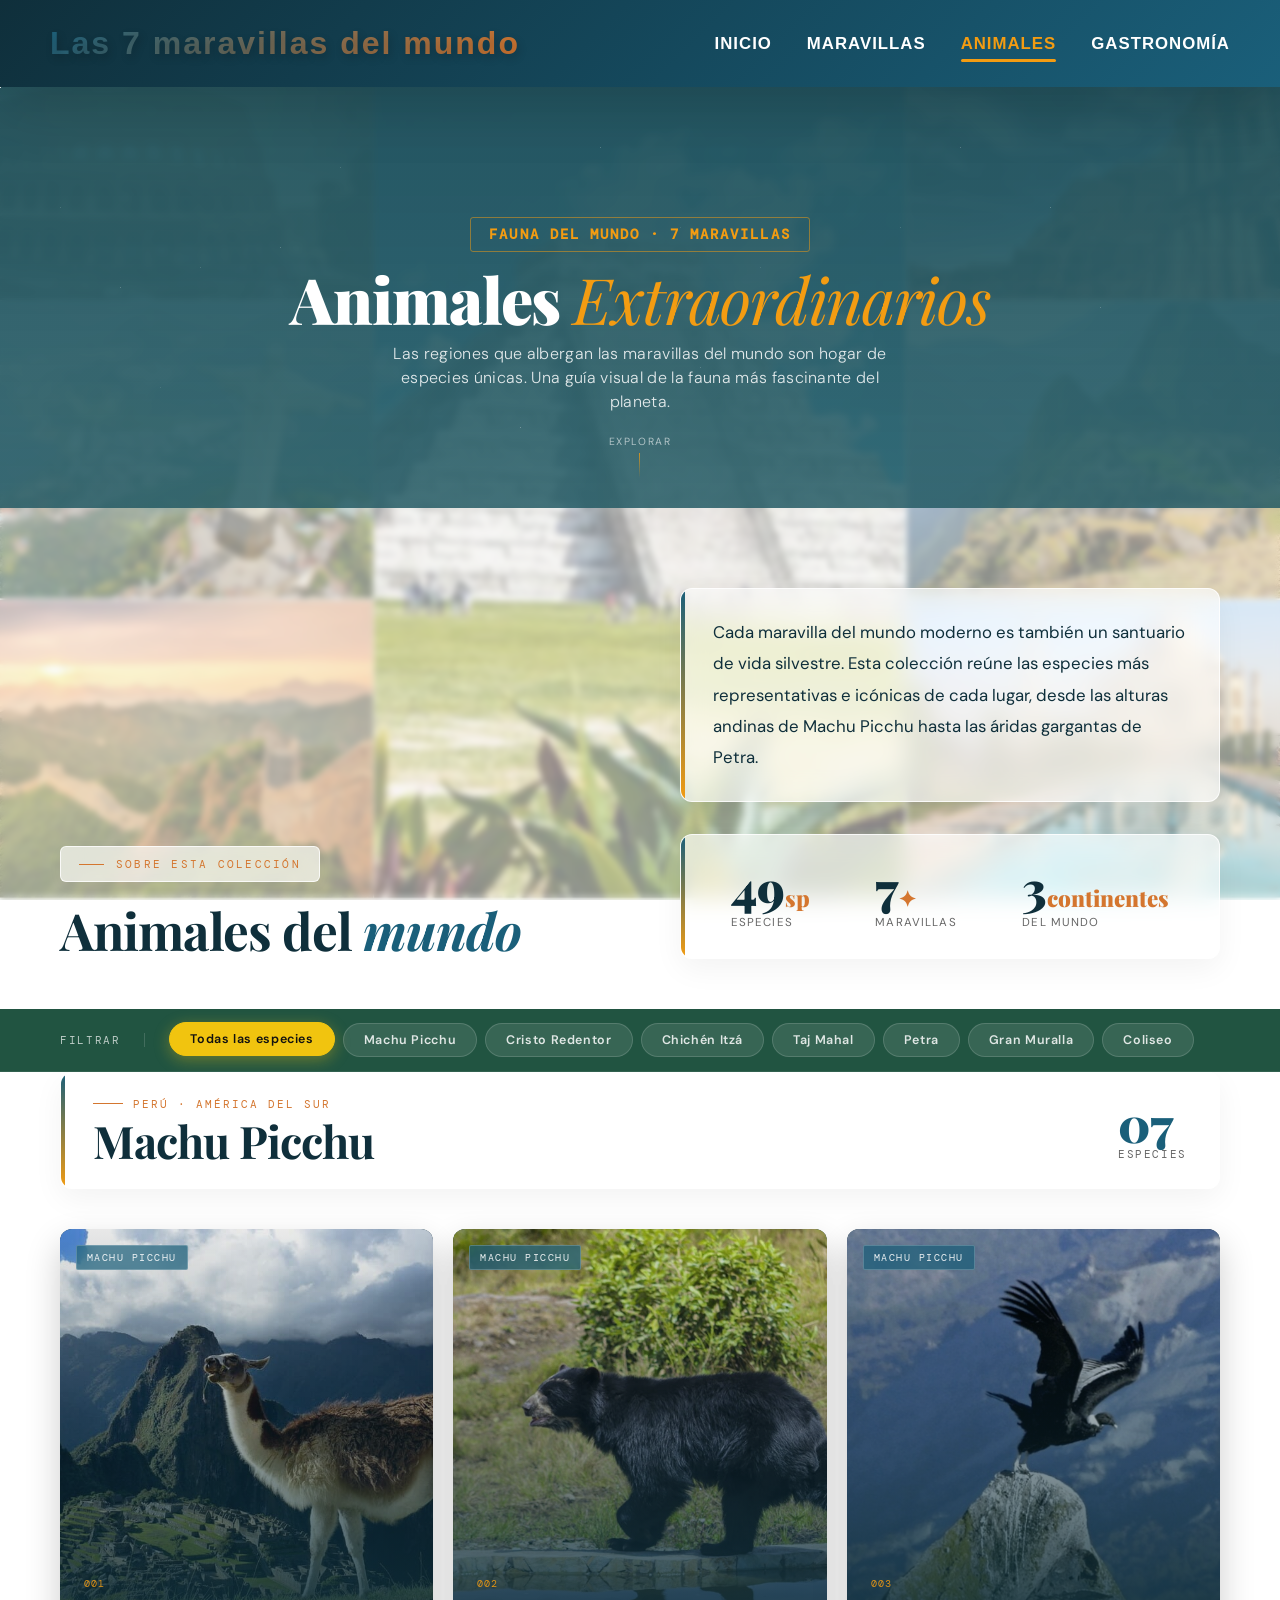
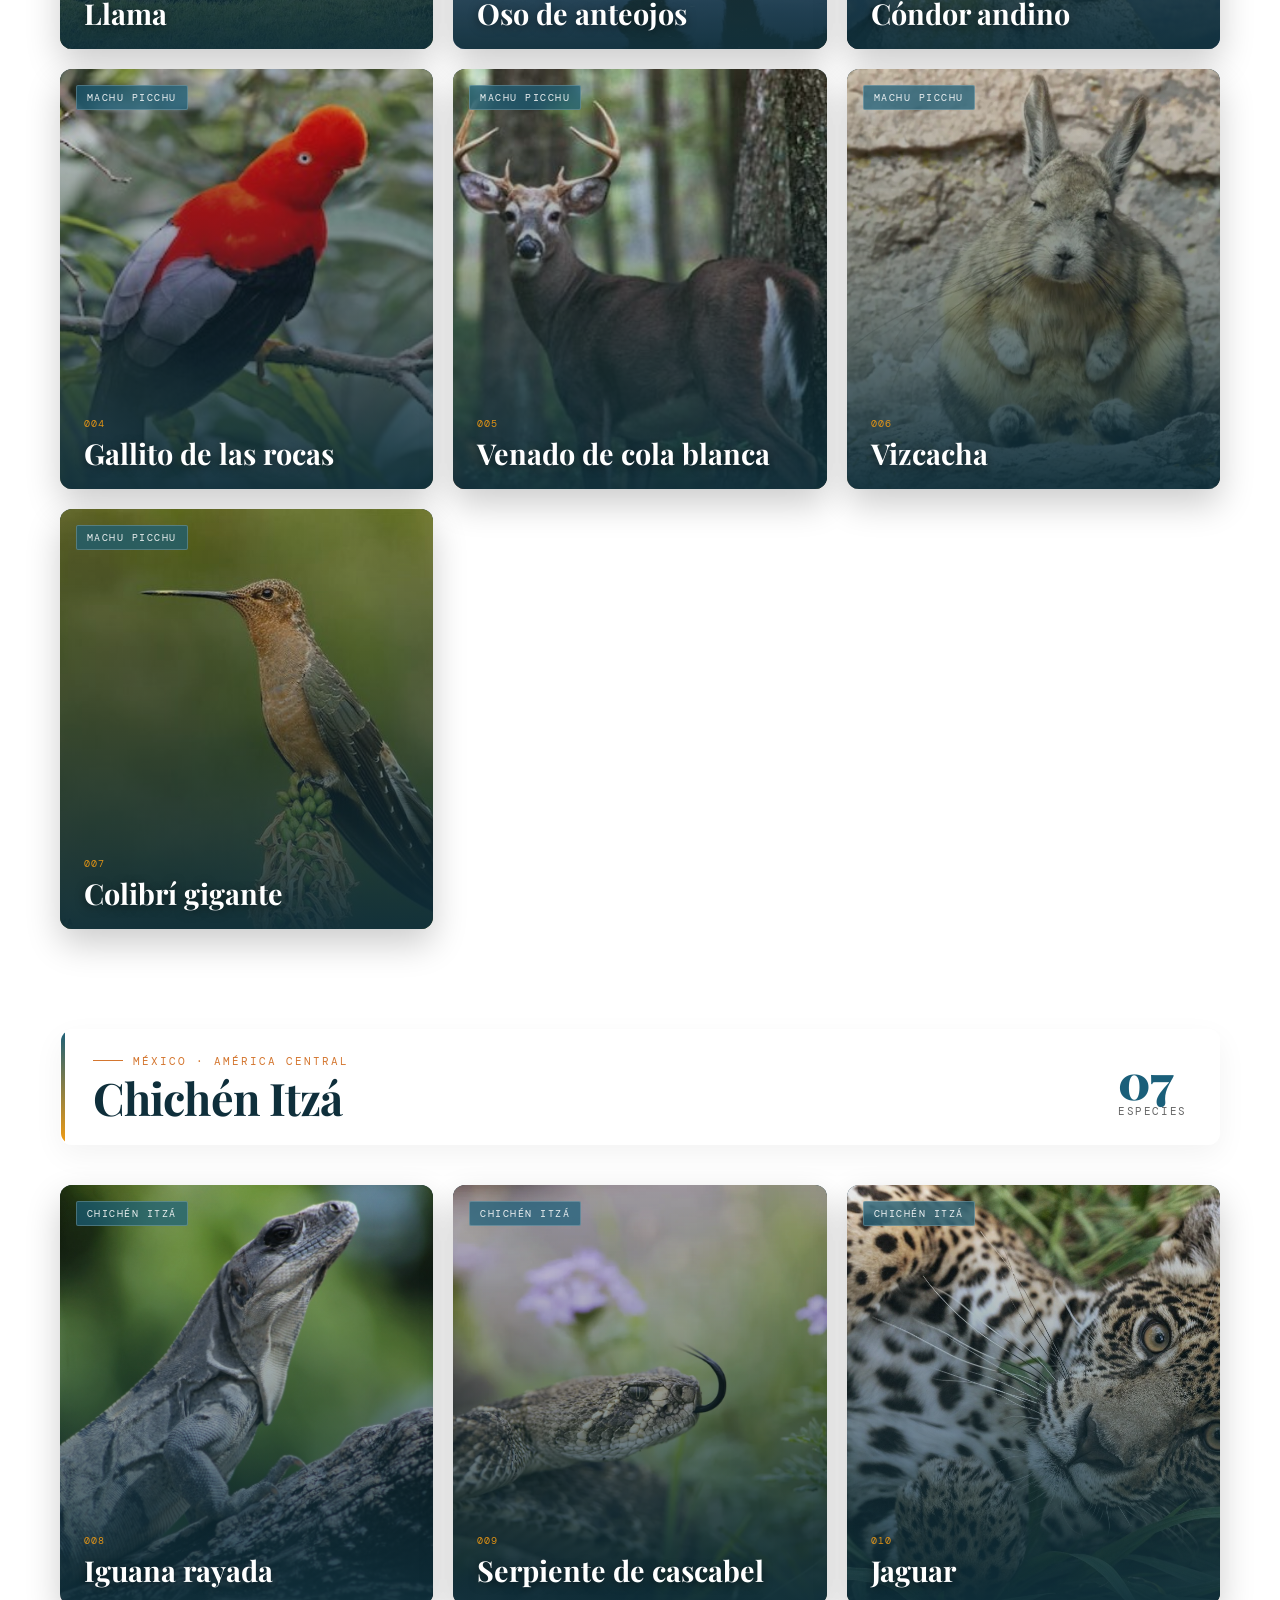
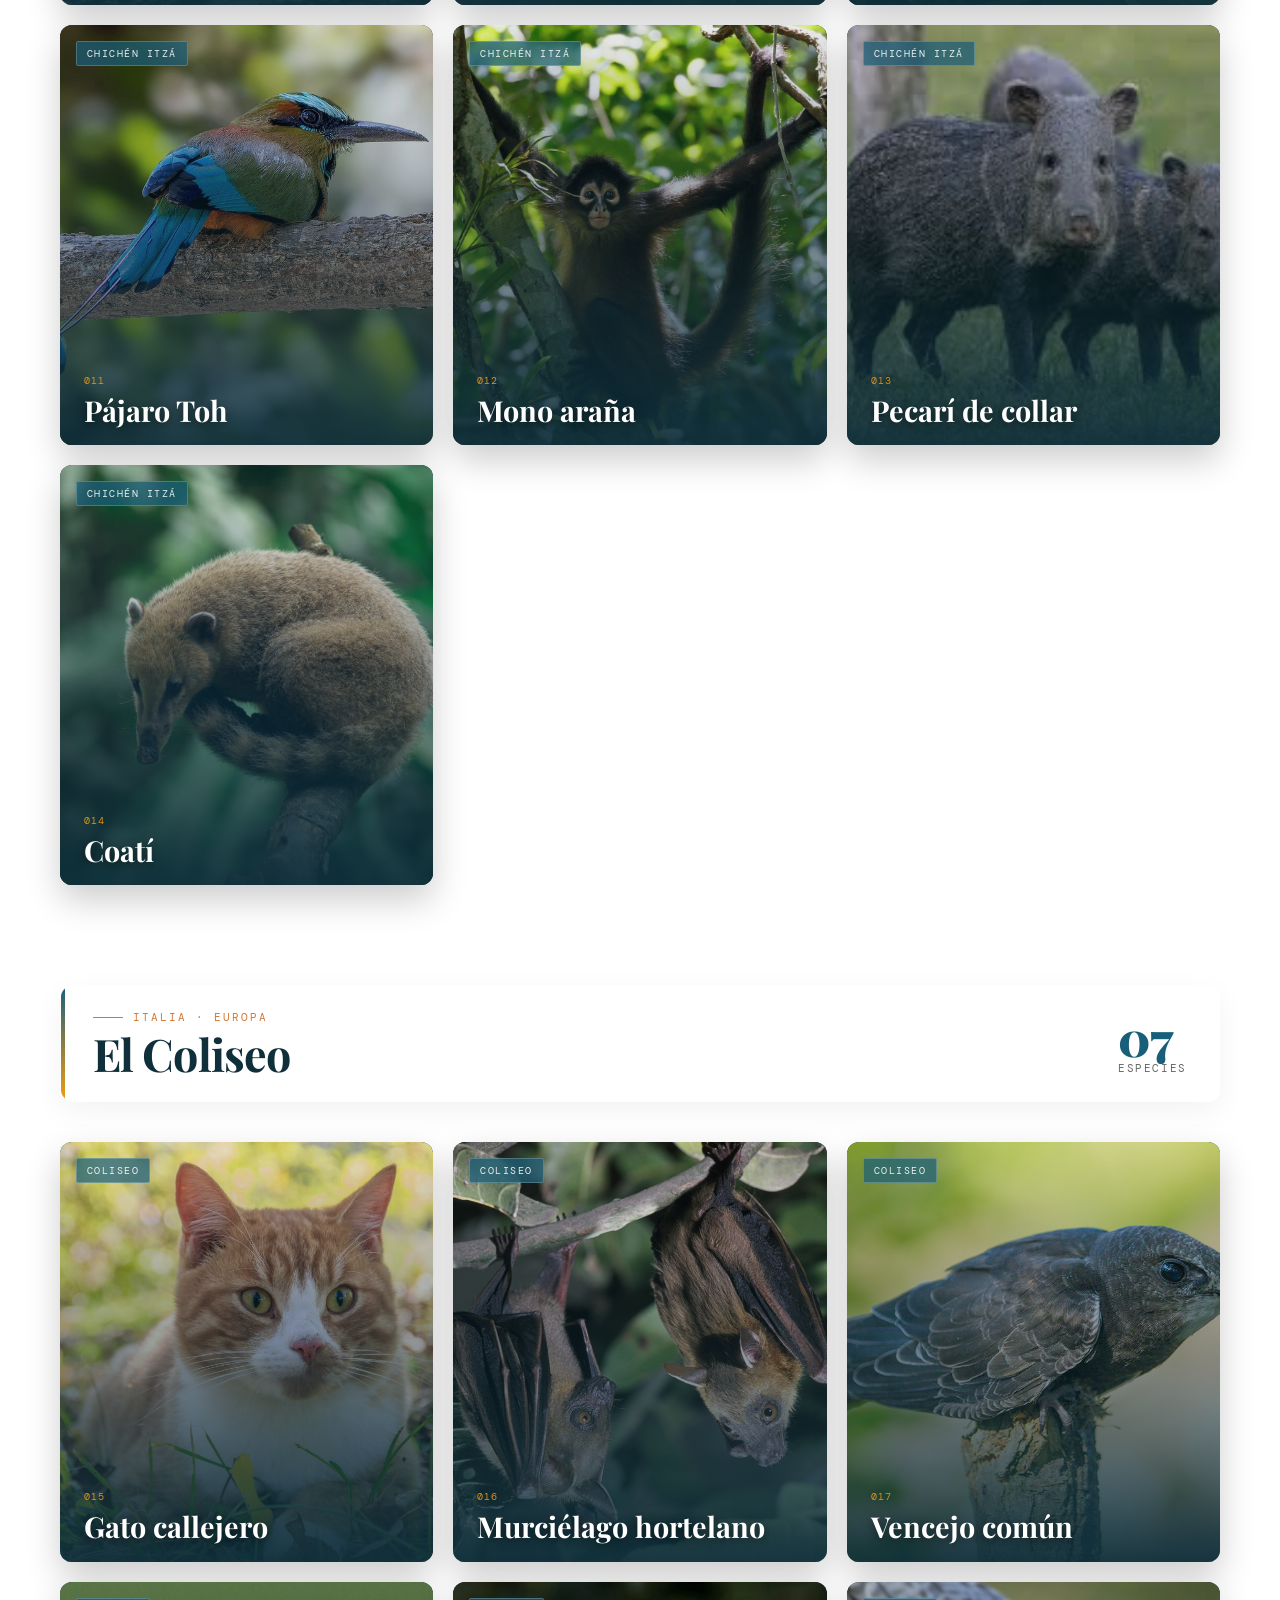
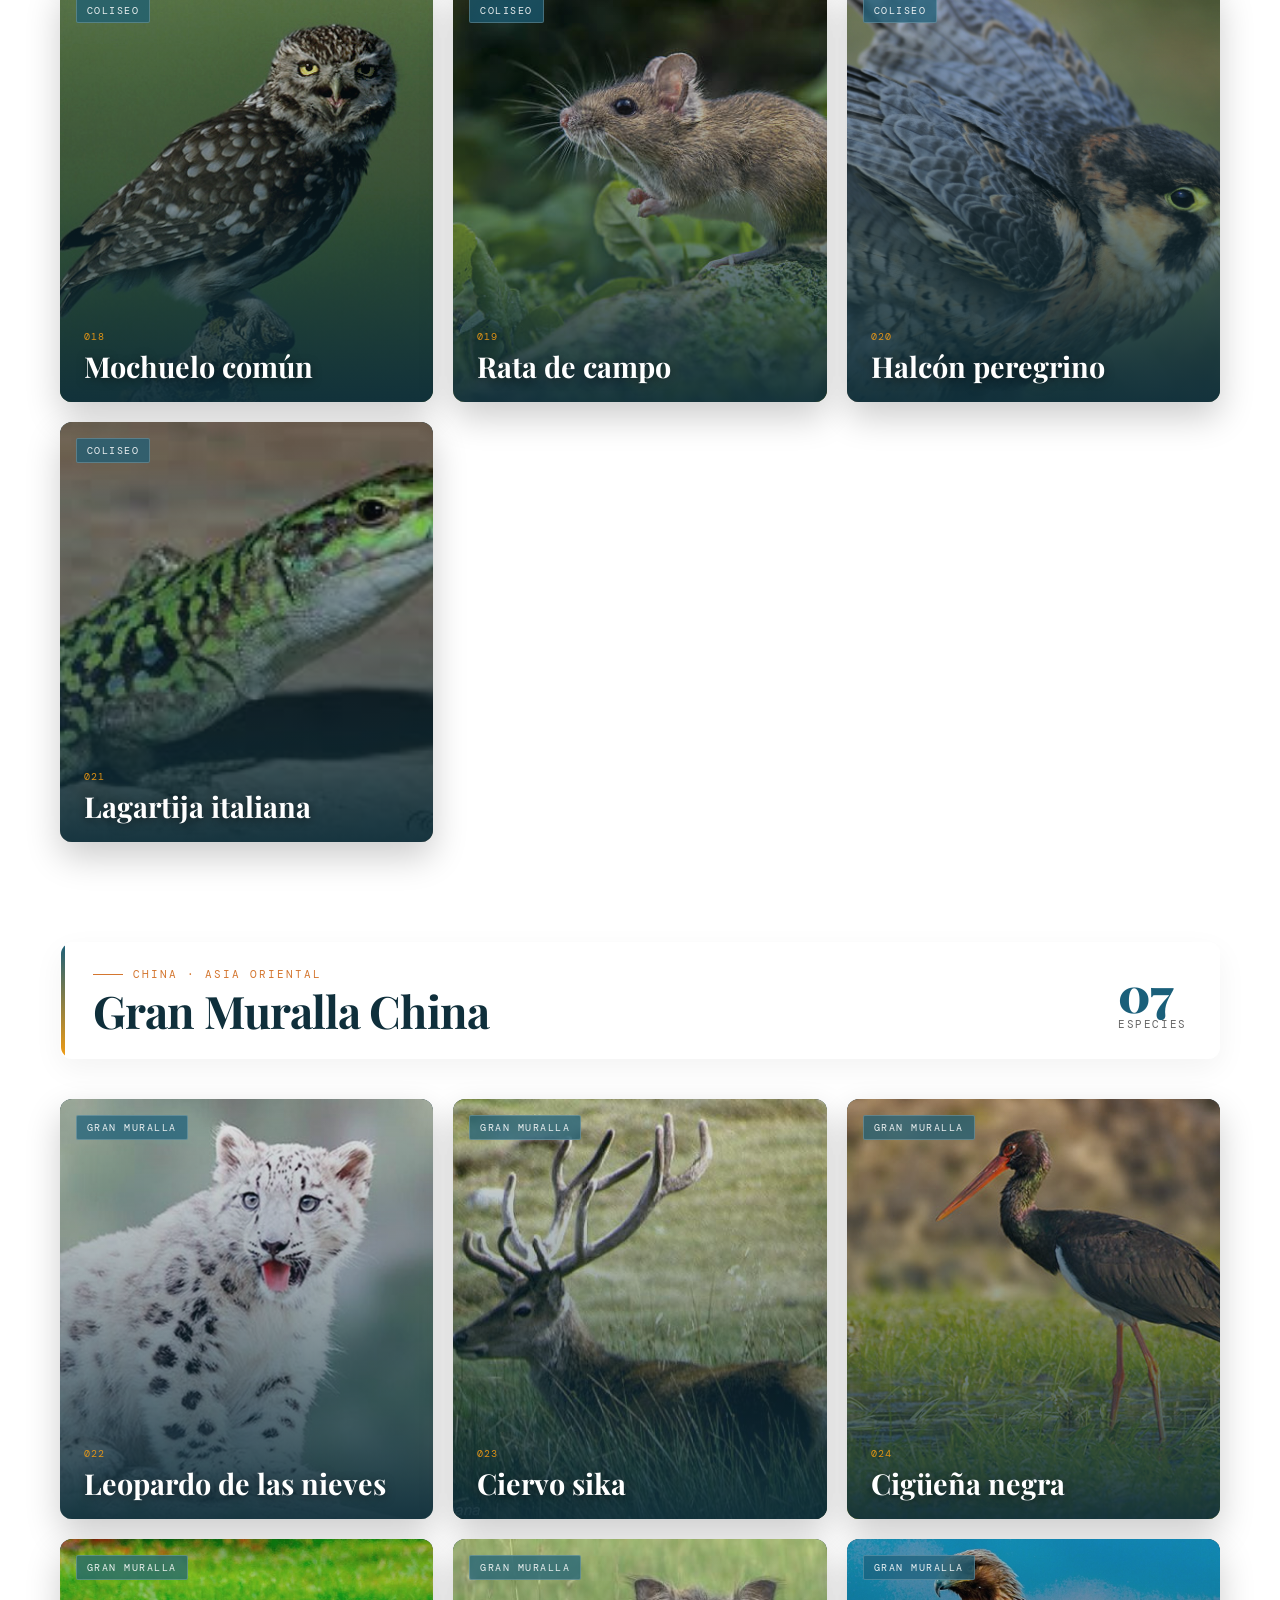
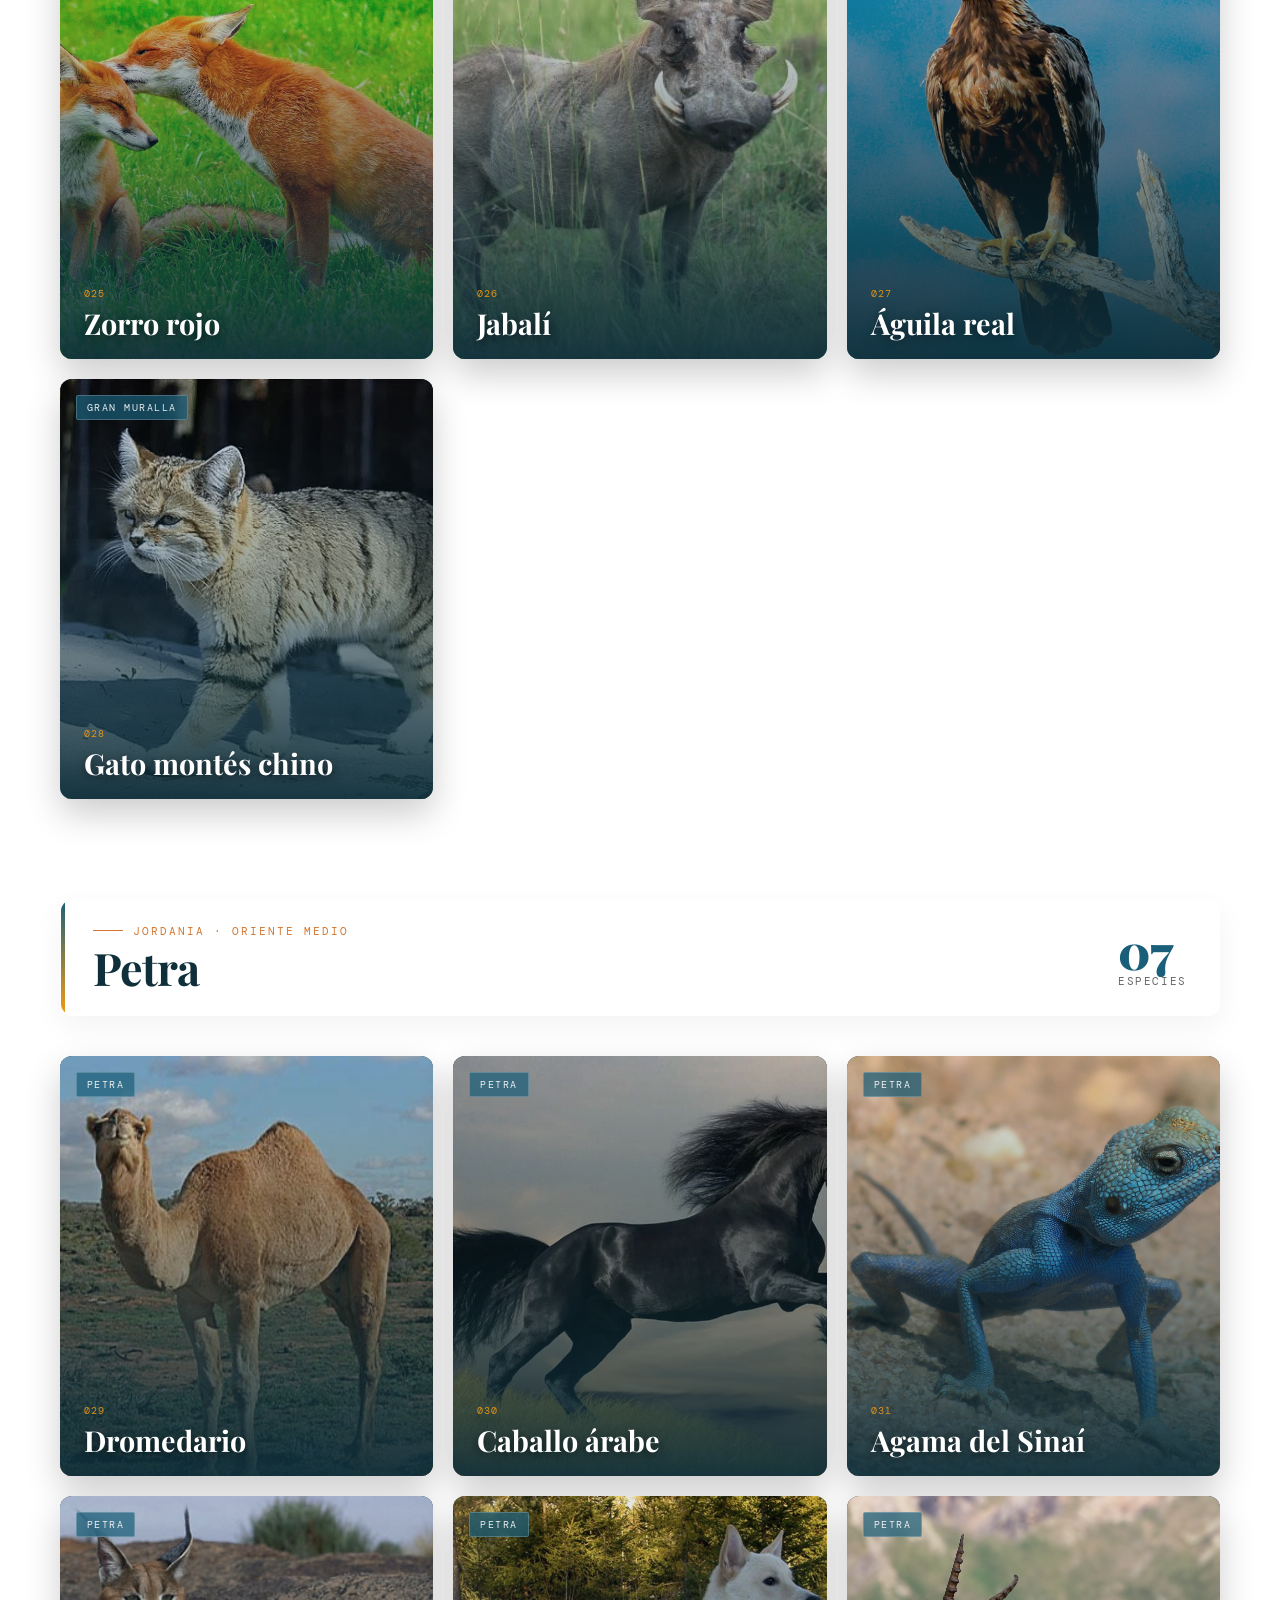
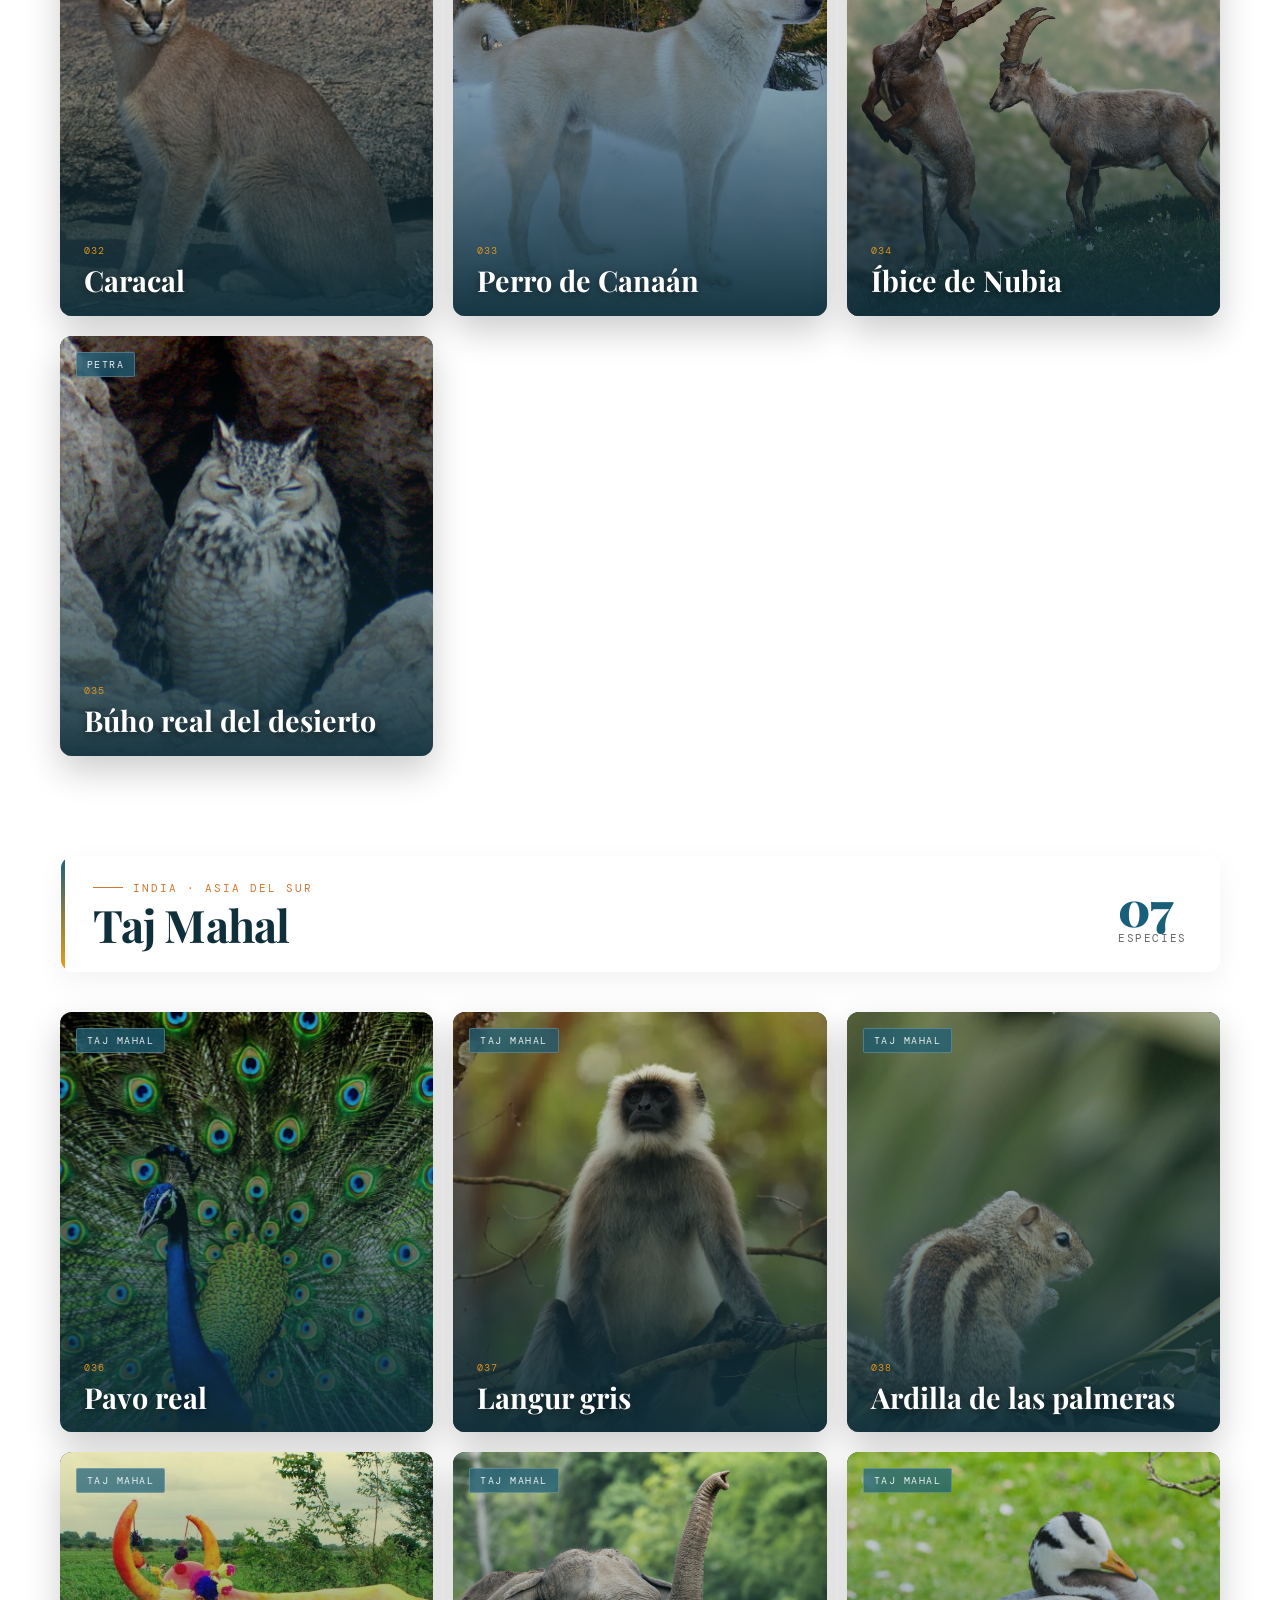
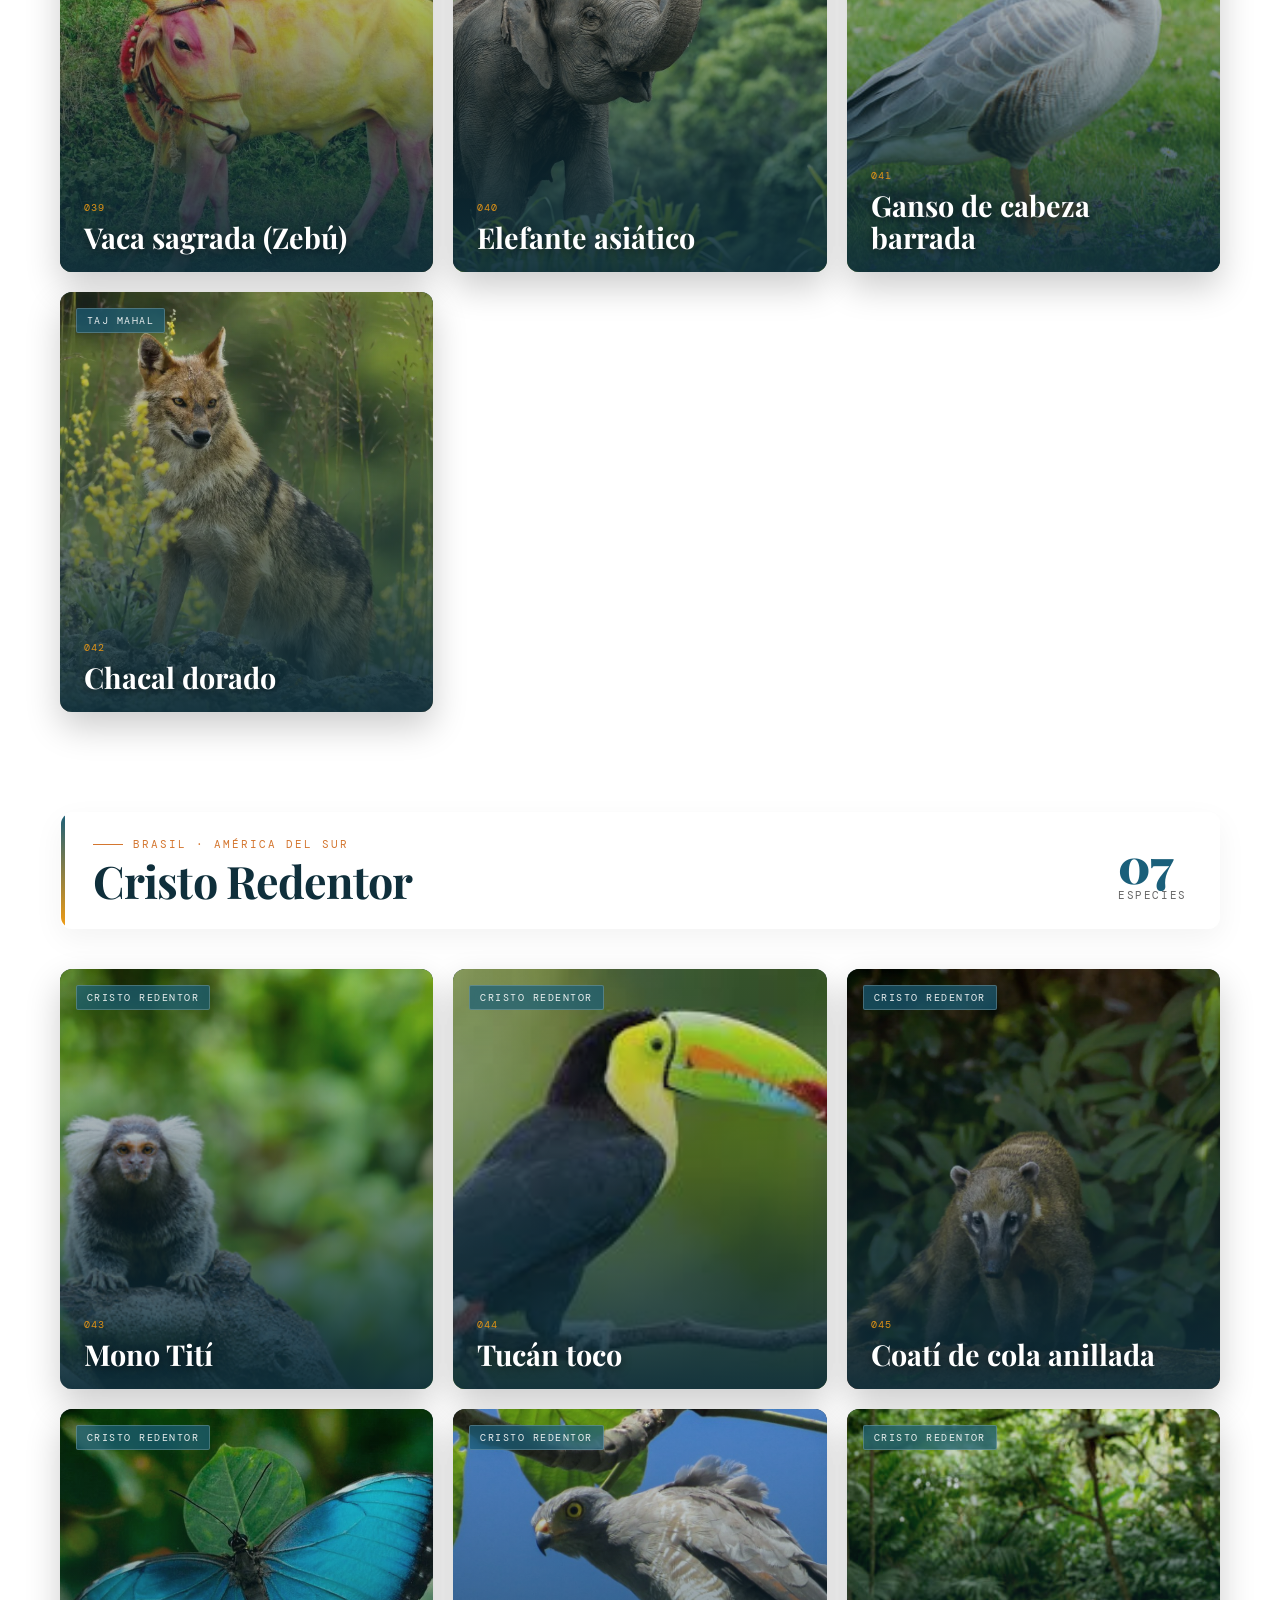
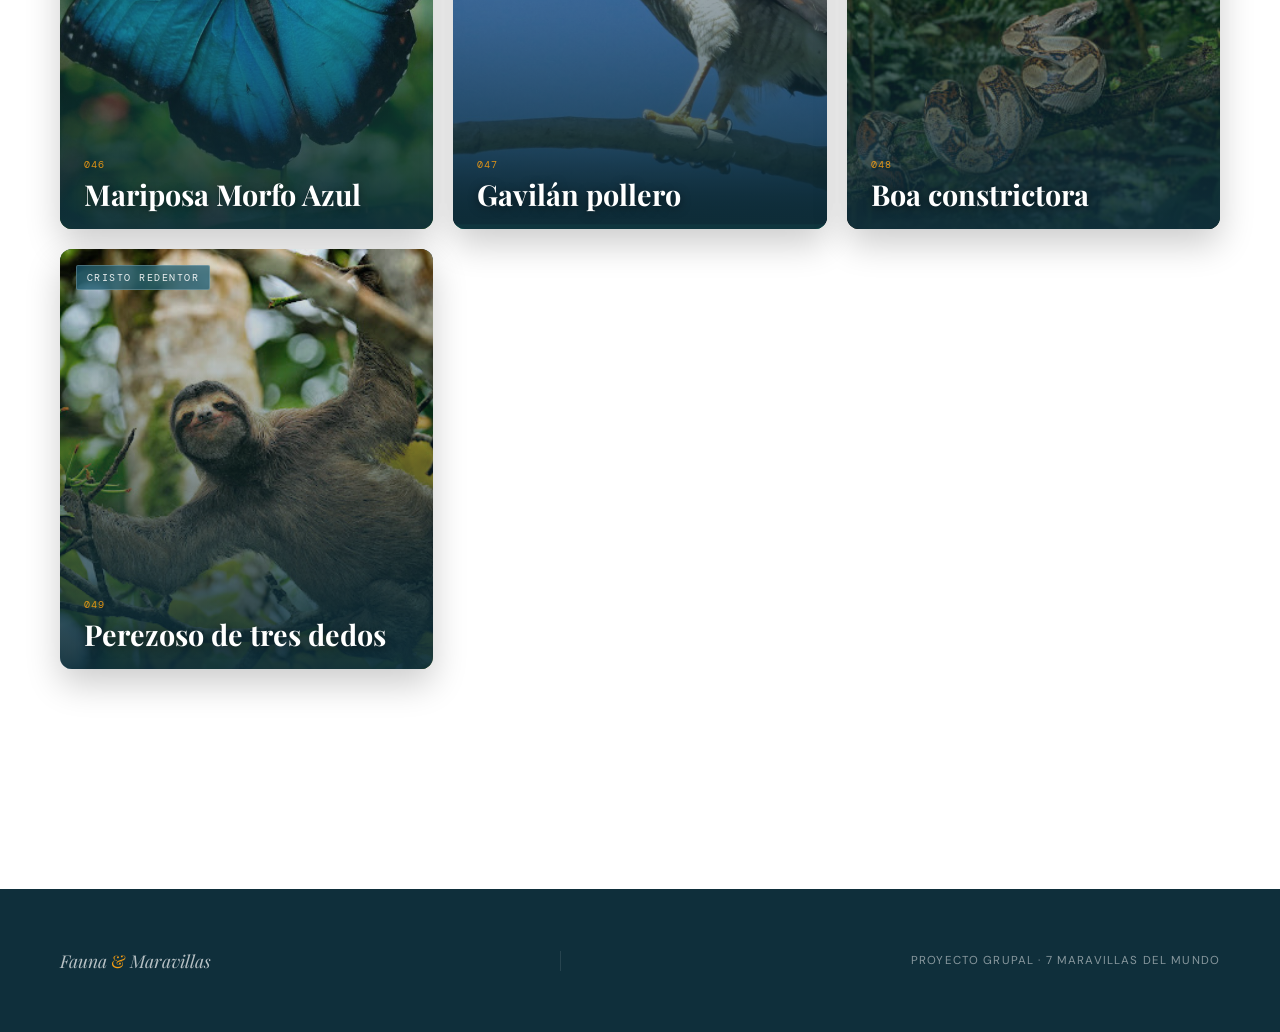
==== commit 7fdaf21b: "corrección de errores de html y css animales" ====
--- a/animales.html
+++ b/animales.html
@@ -16,17 +16,20 @@
 
 <div class="progress-bar"><div class="progress-fill" id="progressFill"></div></div>
 
+<!-- HEADER IGUAL AL DE GASTRONOMÍA E INDEX -->
 <header id="mainHeader">
-  <a class="header-logo" href="index.html">Fauna <em>&</em> Maravillas</a>
-  <button class="hamburger" id="hamburger" aria-label="Menú">
-    <span></span><span></span><span></span>
-  </button>
-  <nav id="navMenu">
-    <a href="index.html">Inicio</a>
-    <a href="maravillas.html">Maravillas</a>
-    <a href="animales.html" class="active">Animales</a>
-    <a href="gastronomia.html">Gastronomía</a>
-  </nav>
+    <h1>Las 7 maravillas del mundo</h1>
+
+    <button class="hamburger" id="hamburger" aria-label="Menú">
+        <span></span><span></span><span></span>
+    </button>
+
+    <nav id="navMenu">
+        <a href="index.html">Inicio</a>
+        <a href="maravillas.html">Maravillas</a>
+        <a href="animales.html" class="active">Animales</a>
+        <a href="gastronomia.html">Gastronomía</a>
+    </nav>
 </header>
 
 <section class="hero">
@@ -462,7 +465,8 @@
       </div>
     </div>
 
-  </div></main>
+  </div>
+</main>
 
 <div class="modal-overlay" id="modalOverlay">
   <div class="modal-shell" id="modalShell">
@@ -515,5 +519,23 @@
 
 <script src="js/animales.js"></script>
 
+<script>
+    // Script hamburguesa igual al de gastronomia e index
+    const hamburger = document.getElementById('hamburger');
+    const navMenu = document.getElementById('navMenu');
+
+    hamburger.addEventListener('click', function() {
+        hamburger.classList.toggle('active');
+        navMenu.classList.toggle('open');
+    });
+
+    navMenu.querySelectorAll('a').forEach(link => {
+        link.addEventListener('click', function() {
+            hamburger.classList.remove('active');
+            navMenu.classList.remove('open');
+        });
+    });
+</script>
+
 </body>
 </html>
--- a/css/animales.css
+++ b/css/animales.css
@@ -55,7 +55,6 @@
   z-index: -1;
 }
 
-/* Cursor desactivado a petición */
 .cursor,
 .cursor-ring {
   display: none !important;
@@ -64,7 +63,7 @@
 /* ── BARRA DE PROGRESO ── */
 .progress-bar {
   position: fixed;
-  top: 72px;
+  top: 80px; /* altura del nuevo header */
   left: 0;
   right: 0;
   height: 2px;
@@ -80,96 +79,97 @@
 }
 
 /* ══════════════════════════════════════════════════════════
-   HEADER Y NAVEGACIÓN
+   HEADER — IDÉNTICO AL DE GASTRONOMÍA E INDEX
 ══════════════════════════════════════════════════════════ */
 header {
-  position: fixed;
+  background: linear-gradient(135deg, var(--dark) 0%, var(--primary) 100%);
+  padding: 25px 50px;
+  display: flex;
+  justify-content: space-between;
+  align-items: center;
+  box-shadow: var(--shadow-lg);
+  position: sticky;
   top: 0;
-  left: 0;
-  right: 0;
   z-index: 1000;
-  display: flex;
-  align-items: center;
-  justify-content: space-between;
-  padding: 0 48px;
-  height: 72px;
-  background: rgba(15, 47, 59, 0.9);
-  backdrop-filter: blur(24px) saturate(150%);
-  -webkit-backdrop-filter: blur(24px) saturate(150%);
-  border-bottom: 1px solid rgba(255, 255, 255, 0.06);
-  transition: background .4s;
-}
-
-.header-logo {
-  font-family: var(--font-display);
-  font-size: 1.25rem;
-  font-style: italic;
-  color: #fff;
-  letter-spacing: .02em;
+  animation: slideDown 0.6s ease-out;
+}
+
+@keyframes slideDown {
+  from { transform: translateY(-100%); opacity: 0; }
+  to   { transform: translateY(0);     opacity: 1; }
+}
+
+header h1 {
+  font-size: 2rem;
+  letter-spacing: 2px;
+  font-weight: 700;
+  text-shadow: 2px 4px 8px rgba(0, 0, 0, 0.2);
+  background: linear-gradient(135deg, var(--primary) 0%, var(--secondary) 100%);
+  -webkit-background-clip: text;
+  -webkit-text-fill-color: transparent;
+  background-clip: text;
+  font-family: 'Segoe UI', Arial, sans-serif;
+}
+
+nav {
+  display: flex;
+  gap: 35px;
+  align-items: center;
+}
+
+nav a {
   text-decoration: none;
-}
-
-.header-logo em {
-  color: var(--accent);
-  font-style: normal;
-}
-
-nav {
-  display: flex;
-  gap: 36px;
-  align-items: center;
-}
-
-nav a {
-  font-family: var(--font-body);
-  font-size: .78rem;
-  font-weight: 500;
-  letter-spacing: .12em;
-  text-transform: uppercase;
-  color: rgba(255, 255, 255, .7);
-  text-decoration: none;
-  transition: color .3s;
+  color: #ffffff;
+  font-weight: 600;
+  font-size: 1.05rem;
   position: relative;
+  transition: all 0.3s ease;
+  text-transform: uppercase;
+  letter-spacing: 1px;
+  font-family: 'Segoe UI', Arial, sans-serif;
 }
 
 nav a::after {
   content: '';
   position: absolute;
-  bottom: -4px;
+  width: 0;
+  height: 3px;
+  bottom: -8px;
   left: 0;
-  width: 0;
-  height: 1px;
   background: var(--accent);
-  transition: width .3s ease;
-}
-
-nav a:hover,
-nav a.active {
-  color: #fff;
-}
-
-nav a:hover::after,
-nav a.active::after {
-  width: 100%;
-}
-
+  transition: width 0.3s ease;
+  border-radius: 2px;
+}
+
+nav a:hover { color: var(--accent); }
+nav a:hover::after { width: 100%; }
+nav a.active { color: var(--accent); }
+nav a.active::after { width: 100%; }
+
+/* HAMBURGER */
 .hamburger {
   display: none;
   flex-direction: column;
-  gap: 5px;
   background: none;
   border: none;
   cursor: pointer;
-  padding: 4px;
+  z-index: 1001;
+  padding: 5px;
 }
 
 .hamburger span {
   display: block;
-  width: 22px;
-  height: 1.5px;
-  background: #fff;
-  transition: .3s;
-}
+  width: 25px;
+  height: 3px;
+  background: white;
+  margin: 5px 0;
+  transition: all 0.3s ease;
+  border-radius: 2px;
+}
+
+.hamburger.active span:nth-child(1) { transform: rotate(45deg) translateY(10px); }
+.hamburger.active span:nth-child(2) { opacity: 0; }
+.hamburger.active span:nth-child(3) { transform: rotate(-45deg) translateY(-10px); }
 
 /* ══════════════════════════════════════════════════════════
    HERO COMPACTO Y ORDENADO
@@ -209,23 +209,18 @@
   height: 1px;
   background: #fff;
   border-radius: 50%;
-  box-shadow: 120px 200px 0 0 rgba(255, 255, 255, .3), 340px 80px 0 0 rgba(255, 255, 255, .2), 520px 340px 0 0 rgba(255, 255, 255, .4), 680px 140px 0 0 rgba(255, 255, 255, .15), 820px 260px 0 0 rgba(255, 255, 255, .25), 960px 60px 0 0 rgba(255, 255, 255, .3), 200px 180px 0 0 rgba(255, 255, 255, .2), 440px 220px 0 0 rgba(255, 255, 255, .35), 760px 180px 0 0 rgba(255, 255, 255, .15), 1100px 220px 0 0 rgba(255, 255, 255, .3);
+  box-shadow: 120px 200px 0 0 rgba(255,255,255,.3), 340px 80px 0 0 rgba(255,255,255,.2), 520px 340px 0 0 rgba(255,255,255,.4), 680px 140px 0 0 rgba(255,255,255,.15), 820px 260px 0 0 rgba(255,255,255,.25), 960px 60px 0 0 rgba(255,255,255,.3), 200px 180px 0 0 rgba(255,255,255,.2), 440px 220px 0 0 rgba(255,255,255,.35), 760px 180px 0 0 rgba(255,255,255,.15), 1100px 220px 0 0 rgba(255,255,255,.3);
   animation: twinkle 4s ease-in-out infinite alternate;
 }
 
 .hero-particles::after {
   animation-delay: 2s;
-  box-shadow: 60px 120px 0 0 rgba(255, 255, 255, .2), 280px 160px 0 0 rgba(255, 255, 255, .3), 480px 220px 0 0 rgba(255, 255, 255, .15), 700px 280px 0 0 rgba(255, 255, 255, .25), 900px 140px 0 0 rgba(255, 255, 255, .2), 1050px 120px 0 0 rgba(255, 255, 255, .35), 160px 300px 0 0 rgba(255, 255, 255, .15), 600px 60px 0 0 rgba(255, 255, 255, .3);
+  box-shadow: 60px 120px 0 0 rgba(255,255,255,.2), 280px 160px 0 0 rgba(255,255,255,.3), 480px 220px 0 0 rgba(255,255,255,.15), 700px 280px 0 0 rgba(255,255,255,.25), 900px 140px 0 0 rgba(255,255,255,.2), 1050px 120px 0 0 rgba(255,255,255,.35), 160px 300px 0 0 rgba(255,255,255,.15), 600px 60px 0 0 rgba(255,255,255,.3);
 }
 
 @keyframes twinkle {
-  from {
-    opacity: .4
-  }
-
-  to {
-    opacity: 1
-  }
+  from { opacity: .4 }
+  to   { opacity: 1  }
 }
 
 .hero-content {
@@ -238,15 +233,8 @@
 }
 
 @keyframes heroReveal {
-  from {
-    opacity: 0;
-    transform: translateY(20px);
-  }
-
-  to {
-    opacity: 1;
-    transform: translateY(0);
-  }
+  from { opacity: 0; transform: translateY(20px); }
+  to   { opacity: 1; transform: translateY(0);    }
 }
 
 .hero-eyebrow {
@@ -257,9 +245,8 @@
   letter-spacing: 0.15em;
   text-transform: uppercase;
   color: var(--accent);
-  opacity: 1;
   margin-bottom: 12px;
-  border: 1px solid rgba(243, 156, 18, 0.5);
+  border: 1px solid rgba(243,156,18,0.5);
   padding: 8px 18px;
   border-radius: 3px;
 }
@@ -283,7 +270,7 @@
 .hero-subtitle {
   font-size: 1rem;
   font-weight: 300;
-  color: rgba(255, 255, 255, .85);
+  color: rgba(255,255,255,.85);
   line-height: 1.5;
   max-width: 540px;
   margin: 8px auto 15px;
@@ -295,7 +282,7 @@
   flex-direction: column;
   align-items: center;
   gap: 5px;
-  color: rgba(255, 255, 255, .6);
+  color: rgba(255,255,255,.6);
   font-size: .65rem;
   letter-spacing: .15em;
   text-transform: uppercase;
@@ -305,27 +292,18 @@
 .hero-scroll-line {
   width: 1px;
   height: 25px;
-  background: linear-gradient(to bottom, rgba(243, 156, 18, .8), transparent);
+  background: linear-gradient(to bottom, rgba(243,156,18,.8), transparent);
 }
 
 @keyframes scrollBounce {
-
-  0%,
-  100% {
-    transform: translateY(0);
-  }
-
-  50% {
-    transform: translateY(5px);
-  }
+  0%, 100% { transform: translateY(0);  }
+  50%       { transform: translateY(5px);}
 }
 
 /* ══════════════════════════════════════════════════════════
    MAIN Y SECCIONES
 ══════════════════════════════════════════════════════════ */
-main {
-  position: relative;
-}
+main { position: relative; }
 
 .intro-section {
   max-width: 1400px;
@@ -353,12 +331,12 @@
   gap: 12px;
   margin-bottom: 20px;
   padding: 10px 18px;
-  background: rgba(255, 255, 255, 0.65);
+  background: rgba(255,255,255,0.65);
   backdrop-filter: blur(12px) saturate(140%);
   -webkit-backdrop-filter: blur(12px) saturate(140%);
-  border: 1px solid rgba(255, 255, 255, 0.8);
+  border: 1px solid rgba(255,255,255,0.8);
   border-radius: 6px;
-  box-shadow: 0 4px 15px rgba(0, 0, 0, 0.03);
+  box-shadow: 0 4px 15px rgba(0,0,0,0.03);
 }
 
 .intro-label::before {
@@ -388,12 +366,12 @@
   line-height: 1.85;
   color: var(--dark);
   padding: 28px 32px;
-  background: rgba(255, 255, 255, 0.65);
+  background: rgba(255,255,255,0.65);
   backdrop-filter: blur(12px) saturate(140%);
   -webkit-backdrop-filter: blur(12px) saturate(140%);
-  border: 1px solid rgba(255, 255, 255, 0.8);
+  border: 1px solid rgba(255,255,255,0.8);
   border-radius: 12px;
-  box-shadow: 0 10px 30px rgba(0, 0, 0, 0.05);
+  box-shadow: 0 10px 30px rgba(0,0,0,0.05);
   position: relative;
   overflow: hidden;
 }
@@ -401,10 +379,8 @@
 .intro-text::before {
   content: '';
   position: absolute;
-  top: 0;
-  left: 0;
-  width: 4px;
-  height: 100%;
+  top: 0; left: 0;
+  width: 4px; height: 100%;
   background: linear-gradient(to bottom, var(--primary), var(--accent));
 }
 
@@ -414,12 +390,12 @@
   gap: 30px;
   margin-top: 32px;
   padding: 28px 32px;
-  background: rgba(255, 255, 255, 0.65);
+  background: rgba(255,255,255,0.65);
   backdrop-filter: blur(12px) saturate(140%);
   -webkit-backdrop-filter: blur(12px) saturate(140%);
-  border: 1px solid rgba(255, 255, 255, 0.8);
+  border: 1px solid rgba(255,255,255,0.8);
   border-radius: 12px;
-  box-shadow: 0 10px 30px rgba(0, 0, 0, 0.05);
+  box-shadow: 0 10px 30px rgba(0,0,0,0.05);
   position: relative;
   overflow: hidden;
 }
@@ -427,10 +403,8 @@
 .intro-stats::before {
   content: '';
   position: absolute;
-  top: 0;
-  left: 0;
-  width: 4px;
-  height: 100%;
+  top: 0; left: 0;
+  width: 4px; height: 100%;
   background: linear-gradient(to bottom, var(--primary), var(--accent));
 }
 
@@ -442,10 +416,7 @@
   line-height: 1;
 }
 
-.intro-stat-num span {
-  font-size: 1.4rem;
-  color: var(--secondary);
-}
+.intro-stat-num span { font-size: 1.4rem; color: var(--secondary); }
 
 .intro-stat-label {
   font-size: .72rem;
@@ -458,34 +429,32 @@
 /* ── FILTER BAR ── */
 .filter-bar {
   position: sticky;
-  top: 72px;
+  top: 80px; /* altura del nuevo header */
   z-index: 500;
-  /* Fondo verde elegante inspirado en la naturaleza */
   background: rgba(22, 75, 55, 0.95);
   backdrop-filter: blur(20px);
   -webkit-backdrop-filter: blur(20px);
-  border-bottom: 1px solid rgba(255, 255, 255, 0.08);
+  border-bottom: 1px solid rgba(255,255,255,0.08);
   padding: 0 60px;
-  gap: 0;
   overflow-x: auto;
   -webkit-overflow-scrolling: touch;
   scrollbar-width: none;
-}
-
-.filter-bar::-webkit-scrollbar {
-  display: none;
-}
+  display: flex;
+  align-items: center;
+}
+
+.filter-bar::-webkit-scrollbar { display: none; }
 
 .filter-label {
   font-family: var(--font-mono);
   font-size: .68rem;
   letter-spacing: .15em;
   text-transform: uppercase;
-  color: rgba(255, 255, 255, 0.7);
+  color: rgba(255,255,255,0.7);
   white-space: nowrap;
   margin-right: 24px;
   padding-right: 24px;
-  border-right: 1px solid rgba(255, 255, 255, 0.15);
+  border-right: 1px solid rgba(255,255,255,0.15);
 }
 
 .filter-pills {
@@ -502,17 +471,17 @@
   white-space: nowrap;
   padding: 8px 20px;
   border-radius: 100px;
-  background: rgba(255, 255, 255, 0.1);
-  border: 1px solid rgba(255, 255, 255, 0.15);
-  color: rgba(255, 255, 255, 0.85);
+  background: rgba(255,255,255,0.1);
+  border: 1px solid rgba(255,255,255,0.15);
+  color: rgba(255,255,255,0.85);
   cursor: pointer;
   transition: all .3s cubic-bezier(0.25, 0.8, 0.25, 1);
 }
 
 .filter-pill:hover {
-  background: rgba(255, 255, 255, 0.25);
+  background: rgba(255,255,255,0.25);
   color: #fff;
-  border-color: rgba(255, 255, 255, 0.4);
+  border-color: rgba(255,255,255,0.4);
   transform: translateY(-1px);
 }
 
@@ -520,12 +489,12 @@
   background: #f1c40f;
   border-color: #f1c40f;
   color: #111;
-  box-shadow: 0 4px 15px rgba(241, 196, 15, 0.35);
+  box-shadow: 0 4px 15px rgba(241,196,15,0.35);
   transform: translateY(-1px);
 }
 
 /* ══════════════════════════════════════════════════════════
-   GALERÍA Y TARJETAS PREMIUM (TODAS DEL MISMO TAMAÑO)
+   GALERÍA Y TARJETAS
 ══════════════════════════════════════════════════════════ */
 .gallery {
   max-width: 1400px;
@@ -539,13 +508,10 @@
   margin-bottom: 100px;
   opacity: 0;
   transform: translateY(32px);
-  transition: opacity .8s cubic-bezier(.22, 1, .36, 1), transform .8s cubic-bezier(.22, 1, .36, 1);
-}
-
-.maravilla-grupo.visible {
-  opacity: 1;
-  transform: translateY(0);
-}
+  transition: opacity .8s cubic-bezier(.22,1,.36,1), transform .8s cubic-bezier(.22,1,.36,1);
+}
+
+.maravilla-grupo.visible { opacity: 1; transform: translateY(0); }
 
 .grupo-header {
   display: flex;
@@ -553,12 +519,12 @@
   justify-content: space-between;
   margin-bottom: 40px;
   padding: 24px 32px;
-  background: rgba(255, 255, 255, 0.65);
+  background: rgba(255,255,255,0.65);
   backdrop-filter: blur(12px) saturate(140%);
   -webkit-backdrop-filter: blur(12px) saturate(140%);
-  border: 1px solid rgba(255, 255, 255, 0.8);
+  border: 1px solid rgba(255,255,255,0.8);
   border-radius: 12px;
-  box-shadow: 0 10px 30px rgba(0, 0, 0, 0.05);
+  box-shadow: 0 10px 30px rgba(0,0,0,0.05);
   position: relative;
   overflow: hidden;
 }
@@ -566,18 +532,12 @@
 .grupo-header::before {
   content: '';
   position: absolute;
-  top: 0;
-  left: 0;
-  width: 4px;
-  height: 100%;
+  top: 0; left: 0;
+  width: 4px; height: 100%;
   background: linear-gradient(to bottom, var(--primary), var(--accent));
 }
 
-.grupo-meta {
-  display: flex;
-  flex-direction: column;
-  gap: 8px;
-}
+.grupo-meta { display: flex; flex-direction: column; gap: 8px; }
 
 .grupo-pais {
   font-family: var(--font-mono);
@@ -590,12 +550,7 @@
   gap: 10px;
 }
 
-.grupo-pais::before {
-  content: '';
-  width: 30px;
-  height: 1px;
-  background: var(--secondary);
-}
+.grupo-pais::before { content: ''; width: 30px; height: 1px; background: var(--secondary); }
 
 .grupo-nombre {
   font-family: var(--font-display);
@@ -625,23 +580,20 @@
   line-height: 1;
 }
 
-/* Grid de tamaño unificado */
 .animales-grid {
   display: grid;
   grid-template-columns: repeat(auto-fill, minmax(280px, 1fr));
   gap: 20px;
   grid-auto-rows: 420px;
-  /* AQUÍ ESTÁ LA MAGIA: Todas miden 420px de alto exactos */
-}
-
-/* Tarjeta Cinematográfica Full Image */
+}
+
 .animal-card {
   position: relative;
   height: 100%;
   width: 100%;
   border-radius: 12px;
   overflow: hidden;
-  box-shadow: 0 15px 35px rgba(0, 0, 0, 0.2);
+  box-shadow: 0 15px 35px rgba(0,0,0,0.2);
   cursor: pointer;
   transform-style: preserve-3d;
   background: var(--dark);
@@ -659,8 +611,7 @@
   width: 100%;
   height: 100%;
   object-fit: cover;
-  /* Evita que la foto se estire feo */
-  transition: transform 0.8s cubic-bezier(0.25, 0.46, 0.45, 0.94), filter 0.6s;
+  transition: transform 0.8s cubic-bezier(0.25,0.46,0.45,0.94), filter 0.6s;
   filter: saturate(.85) brightness(.92);
 }
 
@@ -673,48 +624,42 @@
   position: absolute;
   inset: 0;
   z-index: 2;
-  background: linear-gradient(to top, rgba(15, 47, 59, 0.95) 0%, rgba(15, 47, 59, 0.4) 50%, transparent 100%);
+  background: linear-gradient(to top, rgba(15,47,59,0.95) 0%, rgba(15,47,59,0.4) 50%, transparent 100%);
   transition: background 0.4s ease;
 }
 
 .animal-card:hover .card-overlay {
-  background: linear-gradient(to top, rgba(15, 47, 59, 1) 0%, rgba(15, 47, 59, 0.6) 60%, rgba(0, 0, 0, 0.2) 100%);
+  background: linear-gradient(to top, rgba(15,47,59,1) 0%, rgba(15,47,59,0.6) 60%, rgba(0,0,0,0.2) 100%);
 }
 
 .card-tag {
   position: absolute;
-  top: 16px;
-  left: 16px;
+  top: 16px; left: 16px;
   z-index: 3;
   font-family: var(--font-mono);
   font-size: .62rem;
   letter-spacing: .15em;
   text-transform: uppercase;
-  color: rgba(255, 255, 255, .9);
-  background: rgba(26, 95, 122, .7);
+  color: rgba(255,255,255,.9);
+  background: rgba(26,95,122,.7);
   backdrop-filter: blur(8px);
-  -webkit-backdrop-filter: blur(8px);
-  border: 1px solid rgba(255, 255, 255, .2);
+  border: 1px solid rgba(255,255,255,.2);
   padding: 5px 10px;
   border-radius: 2px;
 }
 
 .card-content {
   position: absolute;
-  bottom: 0;
-  left: 0;
-  right: 0;
+  bottom: 0; left: 0; right: 0;
   z-index: 3;
   padding: 24px;
   display: flex;
   flex-direction: column;
   transform: translateY(40px);
-  transition: transform 0.4s cubic-bezier(0.175, 0.885, 0.32, 1.275);
-}
-
-.animal-card:hover .card-content {
-  transform: translateY(0);
-}
+  transition: transform 0.4s cubic-bezier(0.175,0.885,0.32,1.275);
+}
+
+.animal-card:hover .card-content { transform: translateY(0); }
 
 .card-number {
   font-family: var(--font-mono);
@@ -732,13 +677,10 @@
   color: #fff;
   line-height: 1.1;
   margin-bottom: 8px;
-  text-shadow: 0 2px 10px rgba(0, 0, 0, 0.5);
-}
-
-/* Ocultamos el párrafo descriptivo en la tarjeta para no saturarla */
-.card-desc {
-  display: none;
-}
+  text-shadow: 0 2px 10px rgba(0,0,0,0.5);
+}
+
+.card-desc { display: none; }
 
 .card-cta {
   display: flex;
@@ -755,10 +697,7 @@
   transition: opacity .4s .1s, transform .4s .1s;
 }
 
-.animal-card:hover .card-cta {
-  opacity: 1;
-  transform: translateY(0);
-}
+.animal-card:hover .card-cta { opacity: 1; transform: translateY(0); }
 
 .card-cta-line {
   width: 20px;
@@ -767,12 +706,10 @@
   transition: width .4s .2s;
 }
 
-.animal-card:hover .card-cta-line {
-  width: 40px;
-}
+.animal-card:hover .card-cta-line { width: 40px; }
 
 /* ══════════════════════════════════════════════════════════
-   MODAL SPLIT-SCREEN GLASSMORPHISM
+   MODAL
 ══════════════════════════════════════════════════════════ */
 .modal-overlay {
   position: fixed;
@@ -782,8 +719,7 @@
   align-items: center;
   justify-content: center;
   padding: 24px;
-  background: rgba(15, 47, 59, 0.85);
-  /* Tu color var(--dark) */
+  background: rgba(15,47,59,0.85);
   backdrop-filter: blur(20px) saturate(120%);
   -webkit-backdrop-filter: blur(20px) saturate(120%);
   opacity: 0;
@@ -791,10 +727,7 @@
   transition: opacity .4s;
 }
 
-.modal-overlay.active {
-  opacity: 1;
-  pointer-events: auto;
-}
+.modal-overlay.active { opacity: 1; pointer-events: auto; }
 
 .modal-shell {
   position: relative;
@@ -806,14 +739,12 @@
   overflow: hidden;
   border-radius: 12px;
   background: var(--light);
-  box-shadow: 0 40px 120px rgba(0, 0, 0, .6), 0 0 0 1px rgba(255, 255, 255, .1);
+  box-shadow: 0 40px 120px rgba(0,0,0,.6), 0 0 0 1px rgba(255,255,255,.1);
   transform: translateY(24px) scale(.97);
-  transition: transform .5s cubic-bezier(.22, 1, .36, 1);
-}
-
-.modal-overlay.active .modal-shell {
-  transform: translateY(0) scale(1);
-}
+  transition: transform .5s cubic-bezier(.22,1,.36,1);
+}
+
+.modal-overlay.active .modal-shell { transform: translateY(0) scale(1); }
 
 .modal-img-panel {
   width: 48%;
@@ -827,35 +758,31 @@
   width: 100%;
   height: 100%;
   object-fit: cover;
-  transition: transform .8s cubic-bezier(.22, 1, .36, 1);
-}
-
-.modal-overlay.active .modal-img-panel img {
-  transform: scale(1.04);
-}
+  transition: transform .8s cubic-bezier(.22,1,.36,1);
+}
+
+.modal-overlay.active .modal-img-panel img { transform: scale(1.04); }
 
 .modal-img-overlay {
   position: absolute;
   inset: 0;
-  background: linear-gradient(135deg, rgba(0, 0, 0, .3), rgba(0, 0, 0, .1));
+  background: linear-gradient(135deg, rgba(0,0,0,.3), rgba(0,0,0,.1));
 }
 
 .modal-img-num {
   position: absolute;
-  bottom: 20px;
-  left: 20px;
+  bottom: 20px; left: 20px;
   font-family: var(--font-display);
   font-size: 5rem;
   font-weight: 900;
-  color: rgba(255, 255, 255, .2);
+  color: rgba(255,255,255,.2);
   line-height: 1;
   user-select: none;
 }
 
 .modal-img-badge {
   position: absolute;
-  top: 20px;
-  left: 20px;
+  top: 20px; left: 20px;
   font-family: var(--font-mono);
   font-size: .62rem;
   letter-spacing: .15em;
@@ -876,24 +803,14 @@
   scrollbar-color: var(--primary) transparent;
 }
 
-.modal-content-panel::-webkit-scrollbar {
-  width: 3px;
-}
-
-.modal-content-panel::-webkit-scrollbar-track {
-  background: transparent;
-}
-
-.modal-content-panel::-webkit-scrollbar-thumb {
-  background: var(--primary);
-  border-radius: 2px;
-}
+.modal-content-panel::-webkit-scrollbar { width: 3px; }
+.modal-content-panel::-webkit-scrollbar-track { background: transparent; }
+.modal-content-panel::-webkit-scrollbar-thumb { background: var(--primary); border-radius: 2px; }
 
 .modal-scientific {
   font-family: var(--font-body);
   font-size: .78rem;
   font-style: italic;
-  font-weight: 400;
   color: var(--secondary);
   letter-spacing: .05em;
   margin-bottom: 12px;
@@ -921,13 +838,20 @@
   margin-bottom: 16px;
 }
 
+.modal-location-dot {
+  width: 6px; height: 6px;
+  border-radius: 50%;
+  background: var(--primary);
+  flex-shrink: 0;
+}
+
 .modal-tags {
   display: flex;
   gap: 10px;
   flex-wrap: wrap;
   margin-bottom: 36px;
   padding-bottom: 28px;
-  border-bottom: 1px solid rgba(0, 0, 0, 0.1);
+  border-bottom: 1px solid rgba(0,0,0,0.1);
 }
 
 .modal-tag {
@@ -935,18 +859,10 @@
   font-size: 0.75rem;
   font-weight: 600;
   padding: 6px 16px;
-  background: rgba(0, 0, 0, 0.03);
-  border: 1px solid rgba(0, 0, 0, 0.08);
+  background: rgba(0,0,0,0.03);
+  border: 1px solid rgba(0,0,0,0.08);
   border-radius: 100px;
   color: var(--dark);
-}
-
-.modal-location-dot {
-  width: 6px;
-  height: 6px;
-  border-radius: 50%;
-  background: var(--primary);
-  flex-shrink: 0;
 }
 
 .modal-section-label {
@@ -966,12 +882,11 @@
   content: '';
   flex: 1;
   height: 1px;
-  background: rgba(0, 0, 0, 0.1);
+  background: rgba(0,0,0,0.1);
 }
 
 .modal-text {
   font-size: .95rem;
-  font-weight: 400;
   line-height: 1.85;
   color: #444;
   text-align: justify;
@@ -980,7 +895,7 @@
 .modal-fact-box {
   margin-top: 28px;
   background: #fff;
-  border: 1px solid rgba(0, 0, 0, 0.05);
+  border: 1px solid rgba(0,0,0,0.05);
   border-left: 3px solid var(--accent);
   padding: 20px 24px;
   border-radius: 0 4px 4px 0;
@@ -989,7 +904,6 @@
 
 .modal-fact-box p {
   font-size: .92rem;
-  font-weight: 400;
   line-height: 1.75;
   color: var(--dark);
   font-style: italic;
@@ -1003,13 +917,12 @@
   margin-right: -48px;
   margin-bottom: -32px;
   padding: 24px 48px 32px 48px;
-  background: rgba(248, 249, 250, 0.95);
+  background: rgba(248,249,250,0.95);
   backdrop-filter: blur(10px);
-  -webkit-backdrop-filter: blur(10px);
   display: flex;
   align-items: center;
   justify-content: space-between;
-  border-top: 1px solid rgba(0, 0, 0, 0.1);
+  border-top: 1px solid rgba(0,0,0,0.1);
   z-index: 10;
 }
 
@@ -1029,23 +942,10 @@
   transition: color .3s;
 }
 
-.modal-nav-btn:hover {
-  color: var(--secondary);
-}
-
-.modal-nav-btn svg {
-  width: 16px;
-  height: 16px;
-  transition: transform .3s;
-}
-
-.modal-nav-btn:first-child:hover svg {
-  transform: translateX(-4px);
-}
-
-.modal-nav-btn:last-child:hover svg {
-  transform: translateX(4px);
-}
+.modal-nav-btn:hover { color: var(--secondary); }
+.modal-nav-btn svg { width: 16px; height: 16px; transition: transform .3s; }
+.modal-nav-btn:first-child:hover svg { transform: translateX(-4px); }
+.modal-nav-btn:last-child:hover svg  { transform: translateX(4px);  }
 
 .modal-nav-indicator {
   font-family: var(--font-mono);
@@ -1056,11 +956,9 @@
 
 .modal-close {
   position: absolute;
-  top: 20px;
-  right: 20px;
-  width: 36px;
-  height: 36px;
-  background: rgba(0, 0, 0, .06);
+  top: 20px; right: 20px;
+  width: 36px; height: 36px;
+  background: rgba(0,0,0,.06);
   border: none;
   border-radius: 2px;
   cursor: pointer;
@@ -1072,16 +970,8 @@
   z-index: 10;
 }
 
-.modal-close:hover {
-  background: var(--secondary);
-  color: #fff;
-  transform: rotate(90deg);
-}
-
-.modal-close svg {
-  width: 16px;
-  height: 16px;
-}
+.modal-close:hover { background: var(--secondary); color: #fff; transform: rotate(90deg); }
+.modal-close svg { width: 16px; height: 16px; }
 
 /* ══════════════════════════════════════════════════════════
    FOOTER
@@ -1100,150 +990,78 @@
   font-family: var(--font-display);
   font-style: italic;
   font-size: 1.1rem;
-  color: rgba(255, 255, 255, .7);
-}
-
-.footer-brand em {
-  color: var(--accent);
-  font-style: normal;
-}
-
-.footer-text {
-  font-size: .72rem;
-  letter-spacing: .1em;
-  text-transform: uppercase;
-  color: rgba(255, 255, 255, .5);
-}
-
-.footer-divider {
-  width: 1px;
-  height: 20px;
-  background: rgba(255, 255, 255, .1);
-}
+  color: rgba(255,255,255,.7);
+}
+
+.footer-brand em { color: var(--accent); font-style: normal; }
+.footer-text { font-size: .72rem; letter-spacing: .1em; text-transform: uppercase; color: rgba(255,255,255,.5); }
+.footer-divider { width: 1px; height: 20px; background: rgba(255,255,255,.1); }
 
 /* ══════════════════════════════════════════════════════════
-   ANIMACIONES Y CARGA PEREZOSA
+   ANIMACIONES
 ══════════════════════════════════════════════════════════ */
-@keyframes fadeUp {
-  from {
-    opacity: 0;
-    transform: translateY(20px);
-  }
-
-  to {
-    opacity: 1;
-    transform: translateY(0);
-  }
-}
-
 .card-media img {
   opacity: 0;
-  transition: opacity .6s ease, transform .8s cubic-bezier(.22, 1, .36, 1), filter .6s;
-}
-
-.card-media img.loaded {
-  opacity: 1;
-}
+  transition: opacity .6s ease, transform .8s cubic-bezier(.22,1,.36,1), filter .6s;
+}
+
+.card-media img.loaded { opacity: 1; }
 
 /* ══════════════════════════════════════════════════════════
    RESPONSIVE
 ══════════════════════════════════════════════════════════ */
-@media (max-width: 900px) {
-  header {
-    padding: 0 24px;
-  }
-
-  .hamburger {
-    display: flex;
-  }
+@media (max-width: 992px) {
+  header { padding: 20px; }
 
   nav {
     position: fixed;
-    top: 72px;
-    right: 0;
-    bottom: 0;
-    width: 260px;
-    background: rgba(15, 47, 59, .97);
-    backdrop-filter: blur(24px);
+    top: 80px;
+    left: 0; right: 0;
+    background: var(--dark);
     flex-direction: column;
     gap: 0;
-    padding: 32px 0;
-    transform: translateX(100%);
-    transition: transform .4s cubic-bezier(.22, 1, .36, 1);
-    border-left: 1px solid rgba(255, 255, 255, .06);
+    padding: 0;
+    max-height: 0;
+    overflow: hidden;
+    transition: max-height 0.35s ease;
+    z-index: 999;
   }
 
-  nav.open {
-    transform: translateX(0);
+  nav.open { max-height: 300px; }
+
+  nav a {
+    display: block;
+    padding: 16px 24px;
+    border-bottom: 1px solid rgba(255,255,255,0.08);
+    font-size: 0.95rem;
   }
 
-  nav a {
-    padding: 14px 32px;
-    font-size: .85rem;
-  }
-
-  nav a::after {
-    display: none;
-  }
-
-  .intro-inner {
-    grid-template-columns: 1fr;
-    gap: 40px;
-  }
-
-  .intro-section {
-    padding: 80px 24px 60px;
-  }
-
-  .filter-bar {
-    padding: 0 24px;
-  }
-
-  .gallery {
-    padding: 0 24px 80px;
-  }
-
-  .animales-grid {
-    grid-template-columns: repeat(2, 1fr);
-  }
-
-  .grupo-header {
-    flex-direction: column;
-    align-items: flex-start;
-    gap: 8px;
-  }
-
-  .modal-shell {
-    flex-direction: column;
-    max-height: 95vh;
-  }
-
-  .modal-img-panel {
-    width: 100%;
-    height: 45%;
-    flex-shrink: 0;
-  }
-
-  .modal-content-panel {
-    padding: 28px 24px 20px;
-  }
-
-  footer {
-    padding: 40px 24px;
-  }
-}
-
-@media (max-width: 520px) {
-  .animales-grid {
-    grid-template-columns: 1fr;
-  }
-
-  .hero-title {
-    font-size: 2.8rem !important;
-  }
-
-  .intro-stats {
-    flex-direction: column;
-    gap: 20px;
-  }
-}+  nav a::after { display: none; }
+  .hamburger { display: flex; }
+
+  .intro-inner { grid-template-columns: 1fr; gap: 40px; }
+  .intro-section { padding: 80px 24px 60px; }
+  .filter-bar { padding: 0 24px; }
+  .gallery { padding: 0 24px 80px; }
+  .animales-grid { grid-template-columns: repeat(2, 1fr); }
+  .grupo-header { flex-direction: column; align-items: flex-start; gap: 8px; }
+
+  .modal-shell { flex-direction: column; max-height: 95vh; }
+  .modal-img-panel { width: 100%; height: 45%; flex-shrink: 0; }
+  .modal-content-panel { padding: 28px 24px 20px; }
+  footer { padding: 40px 24px; }
+}
+
+@media (max-width: 600px) {
+  header h1 { font-size: 1.5rem; letter-spacing: 1px; }
+  .animales-grid { grid-template-columns: 1fr; }
+  .hero-title { font-size: 2.8rem !important; }
+  .intro-stats { flex-direction: column; gap: 20px; }
+}
+
+/* SCROLLBAR */
+::-webkit-scrollbar { width: 10px; }
+::-webkit-scrollbar-track { background: var(--light); }
+::-webkit-scrollbar-thumb { background: var(--primary); border-radius: 5px; }
+::-webkit-scrollbar-thumb:hover { background: var(--secondary); }
+::selection { background: var(--accent); color: white; }
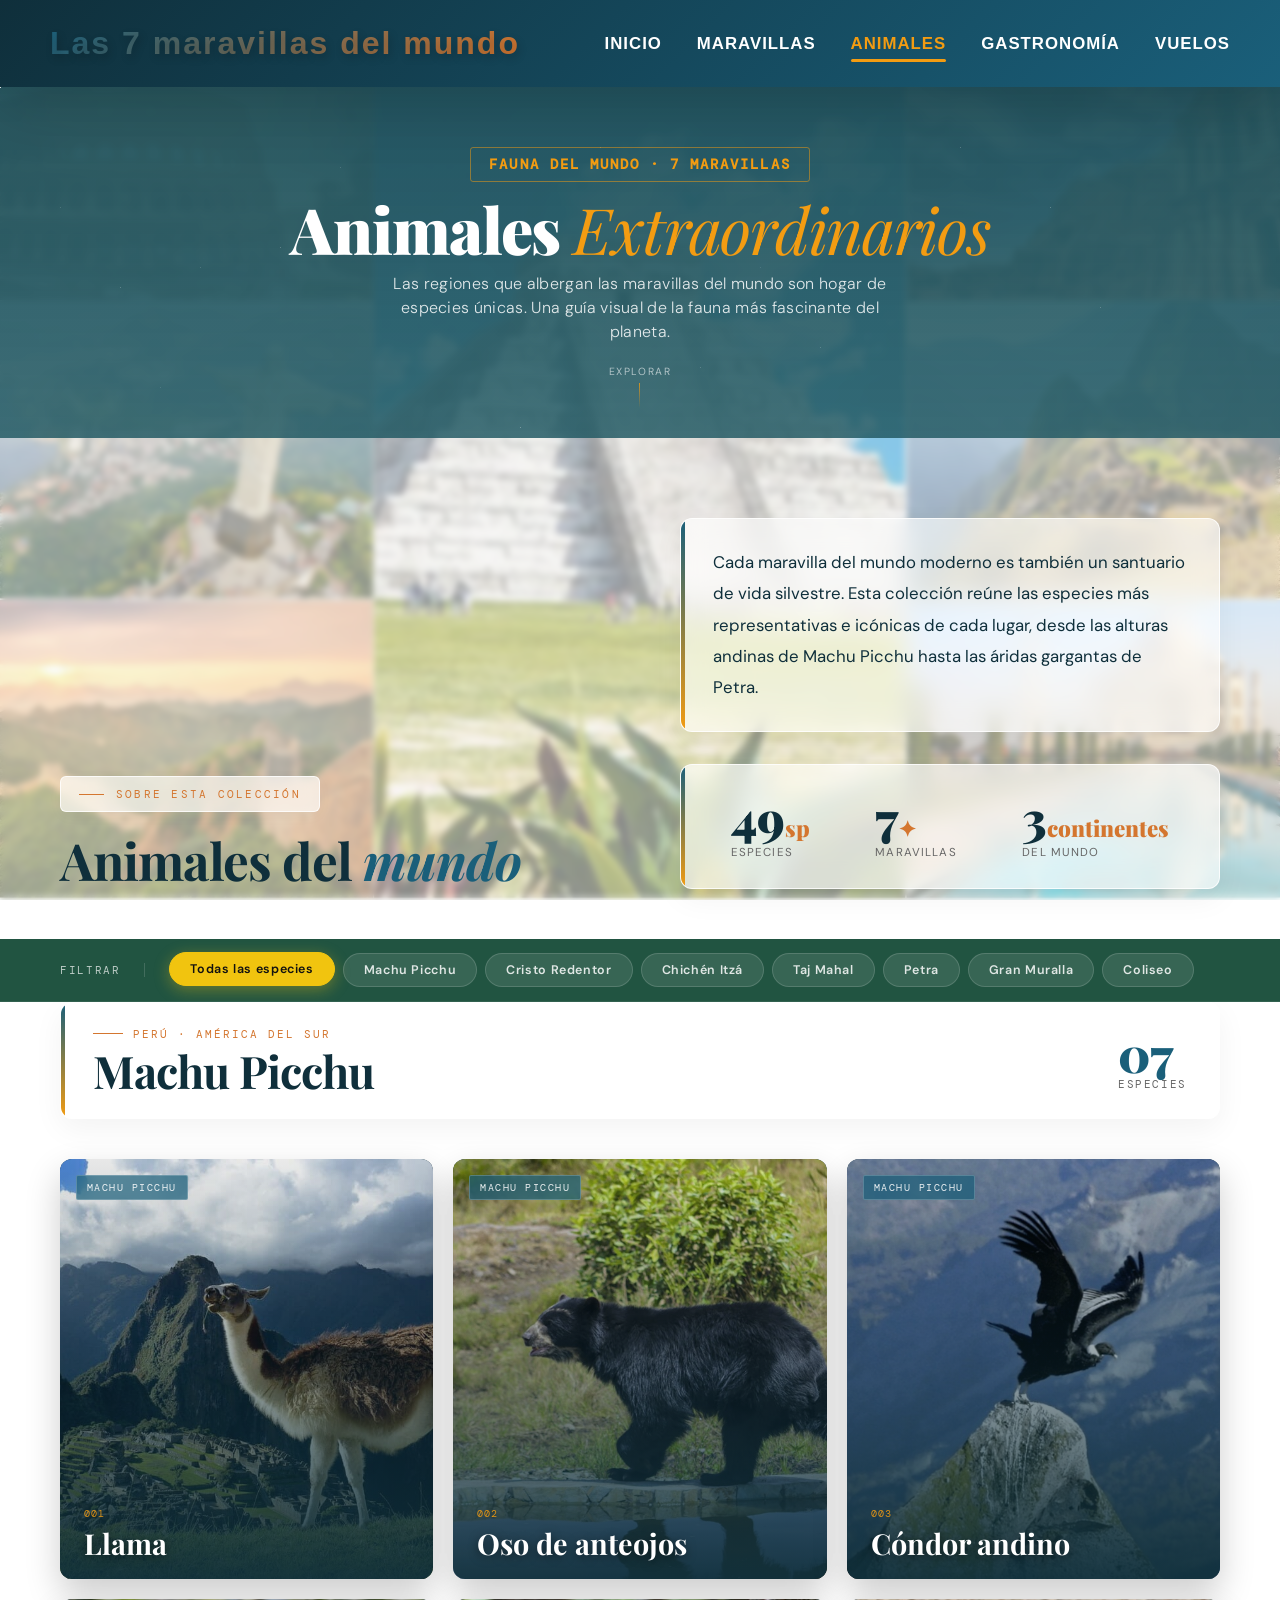
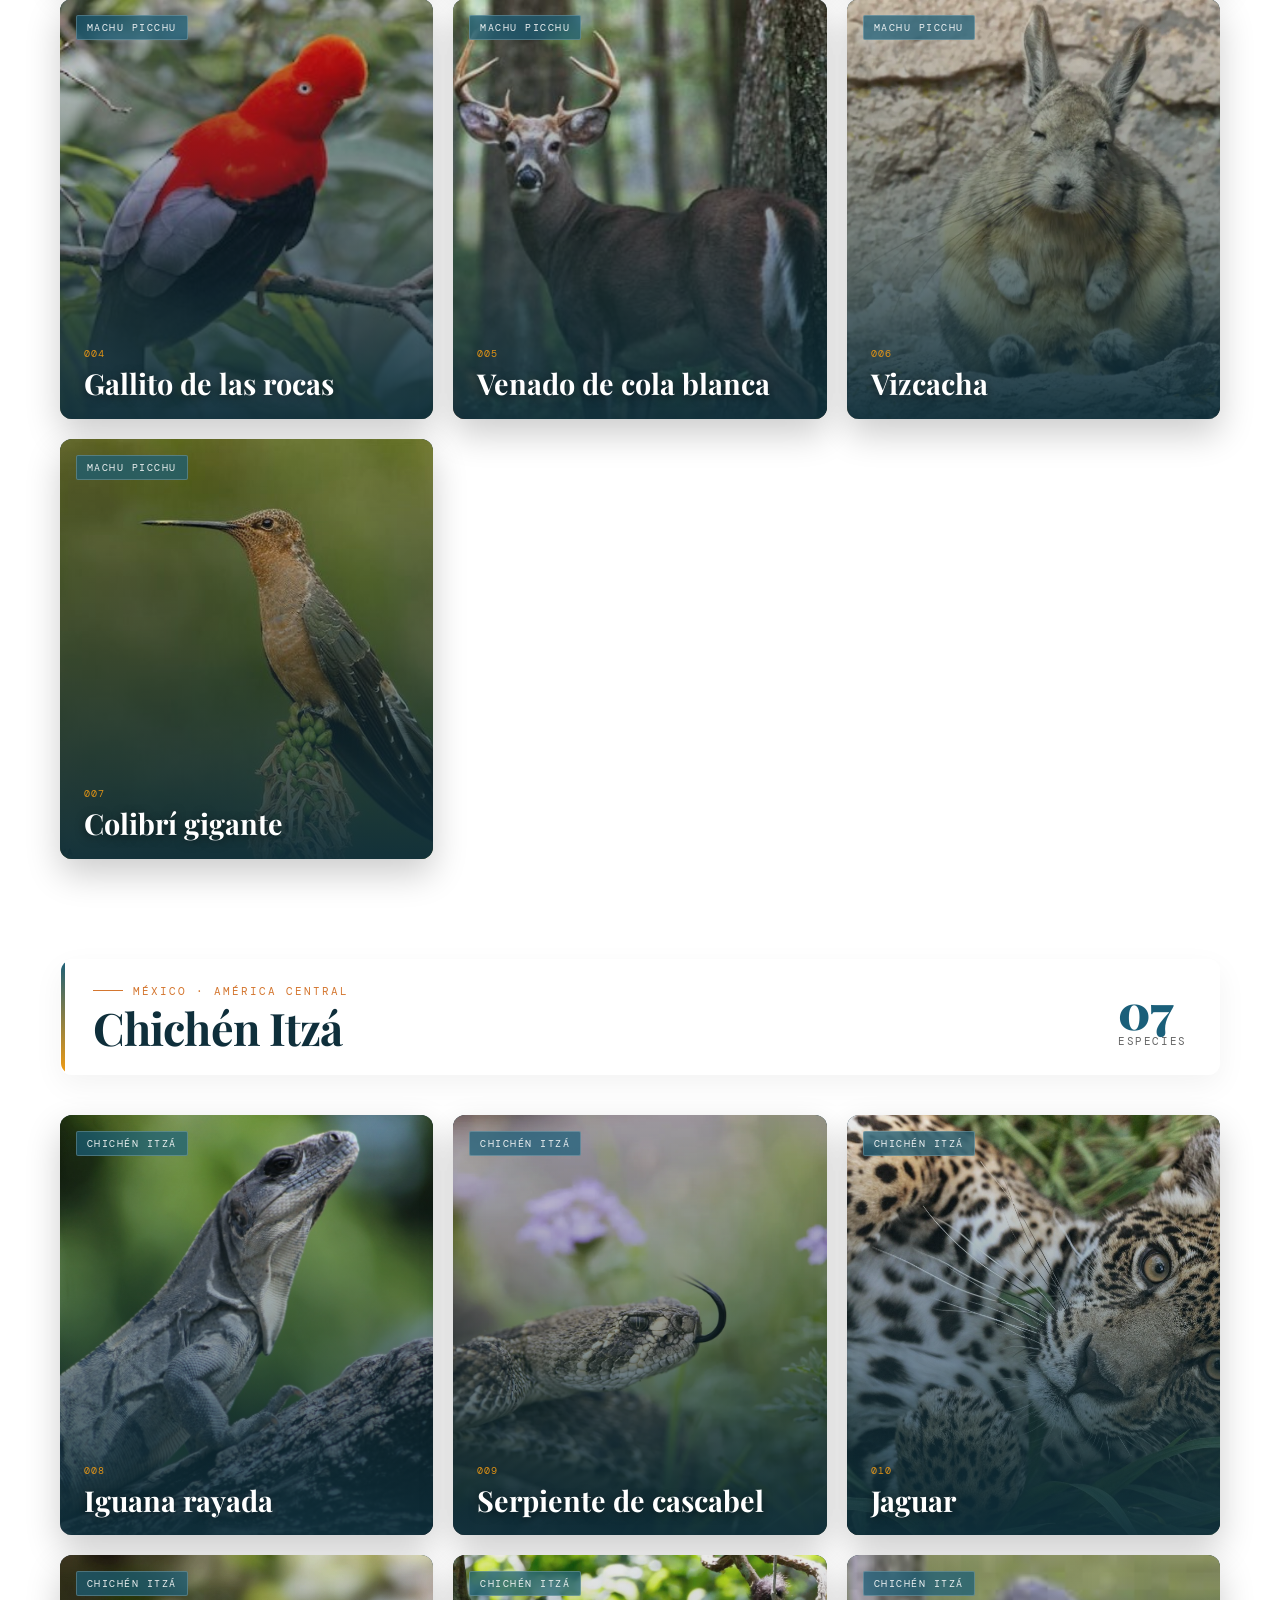
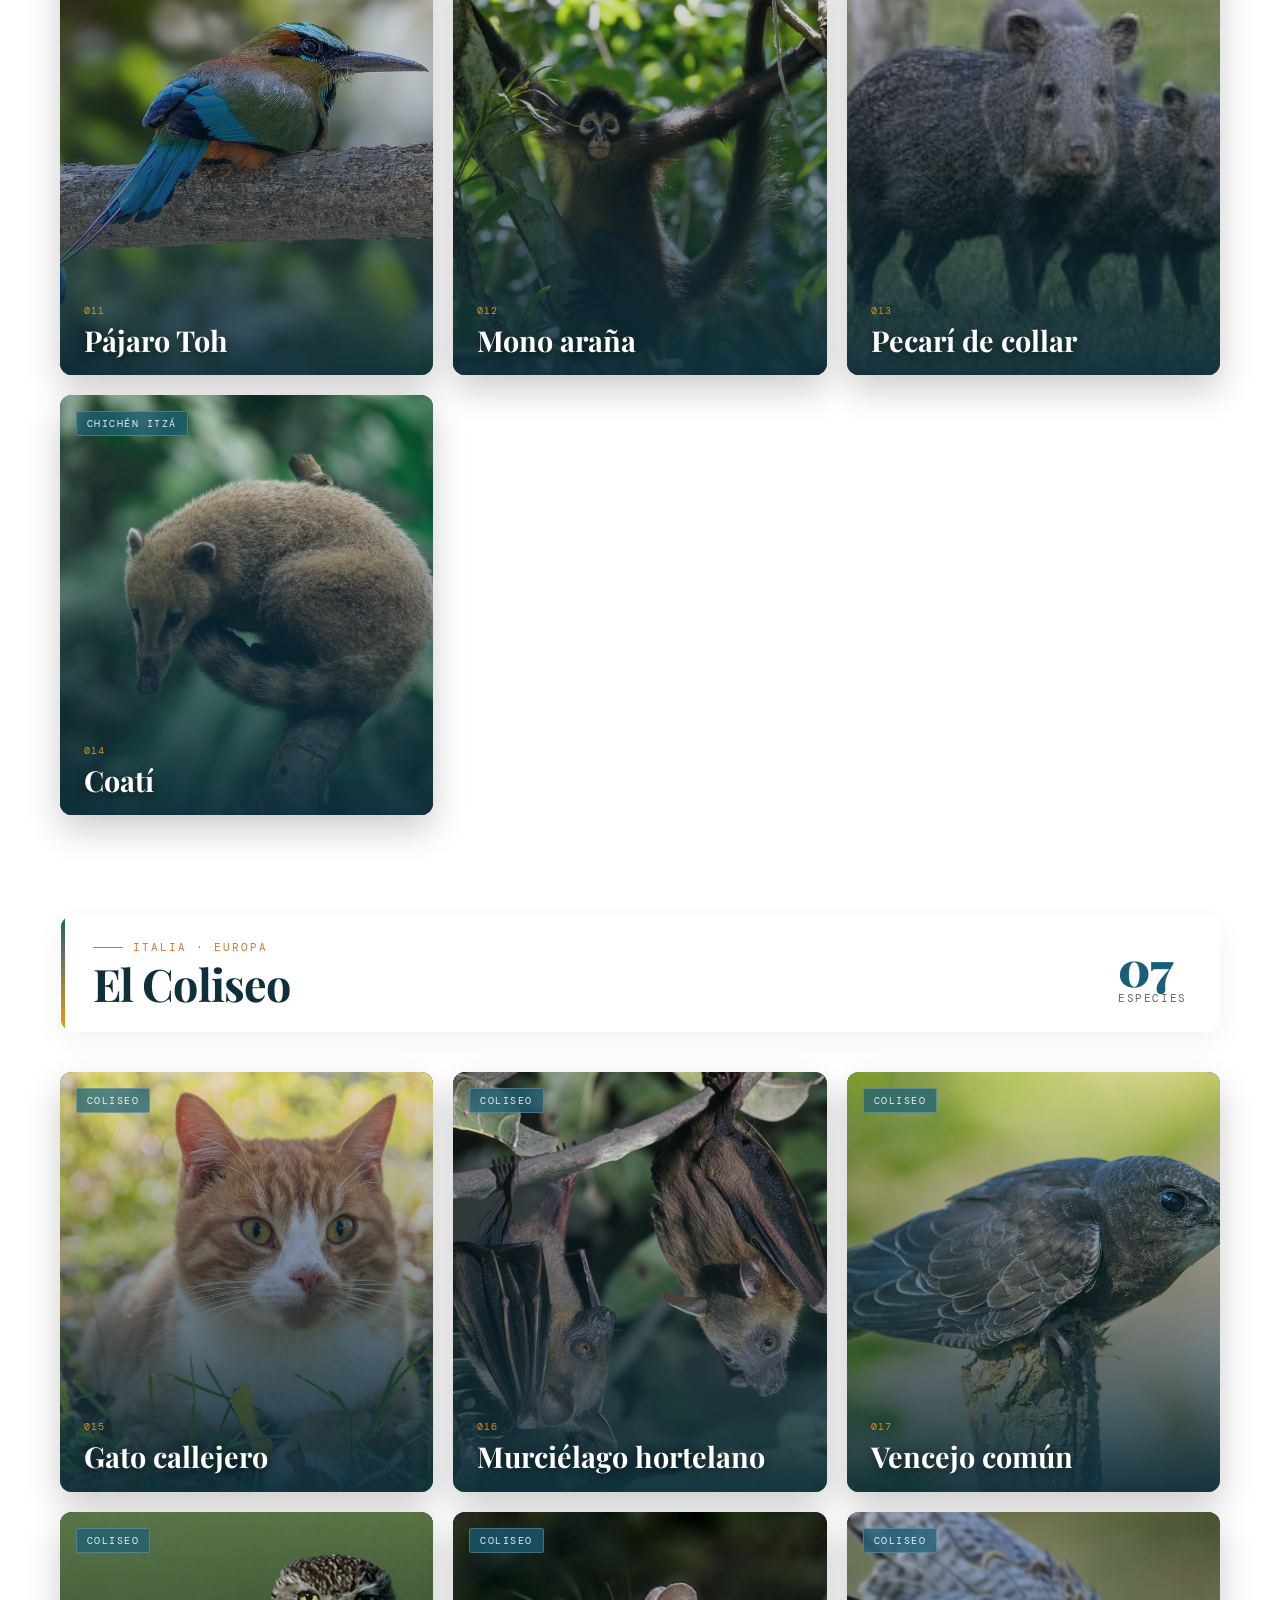
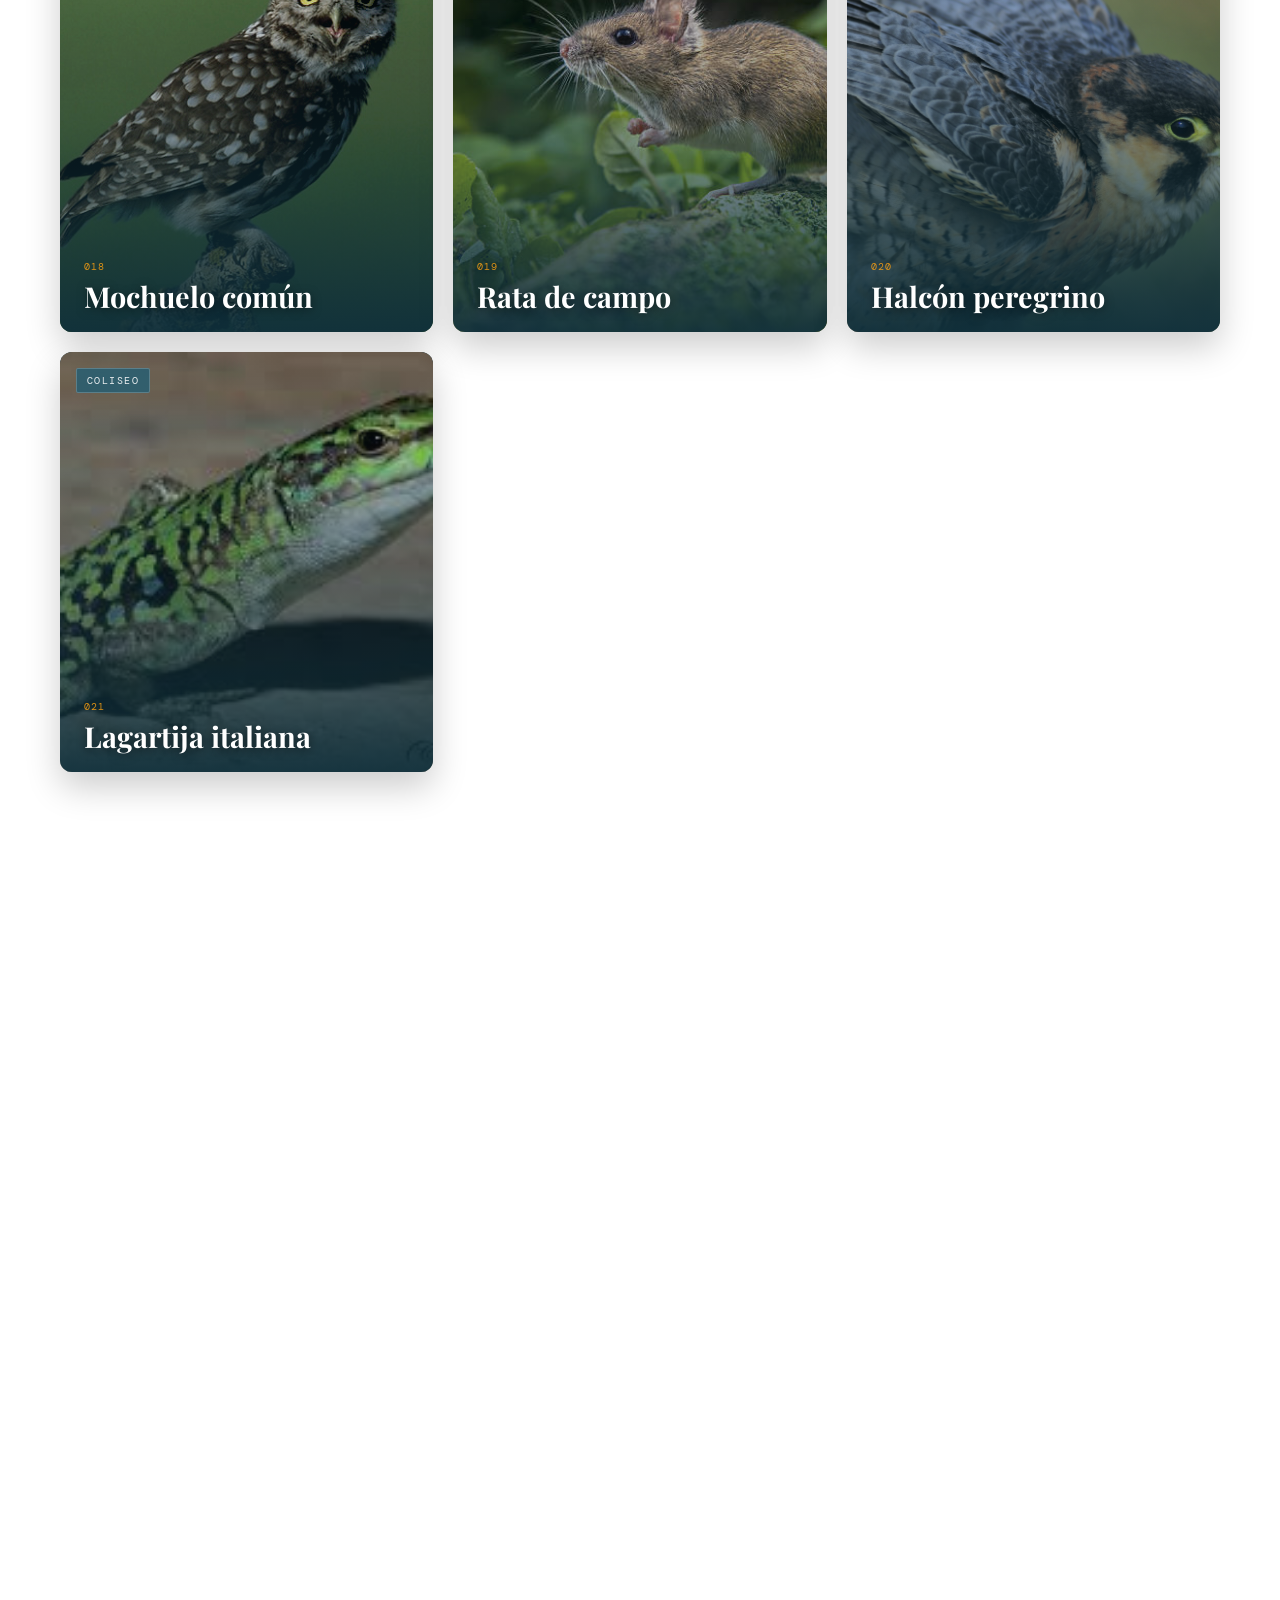
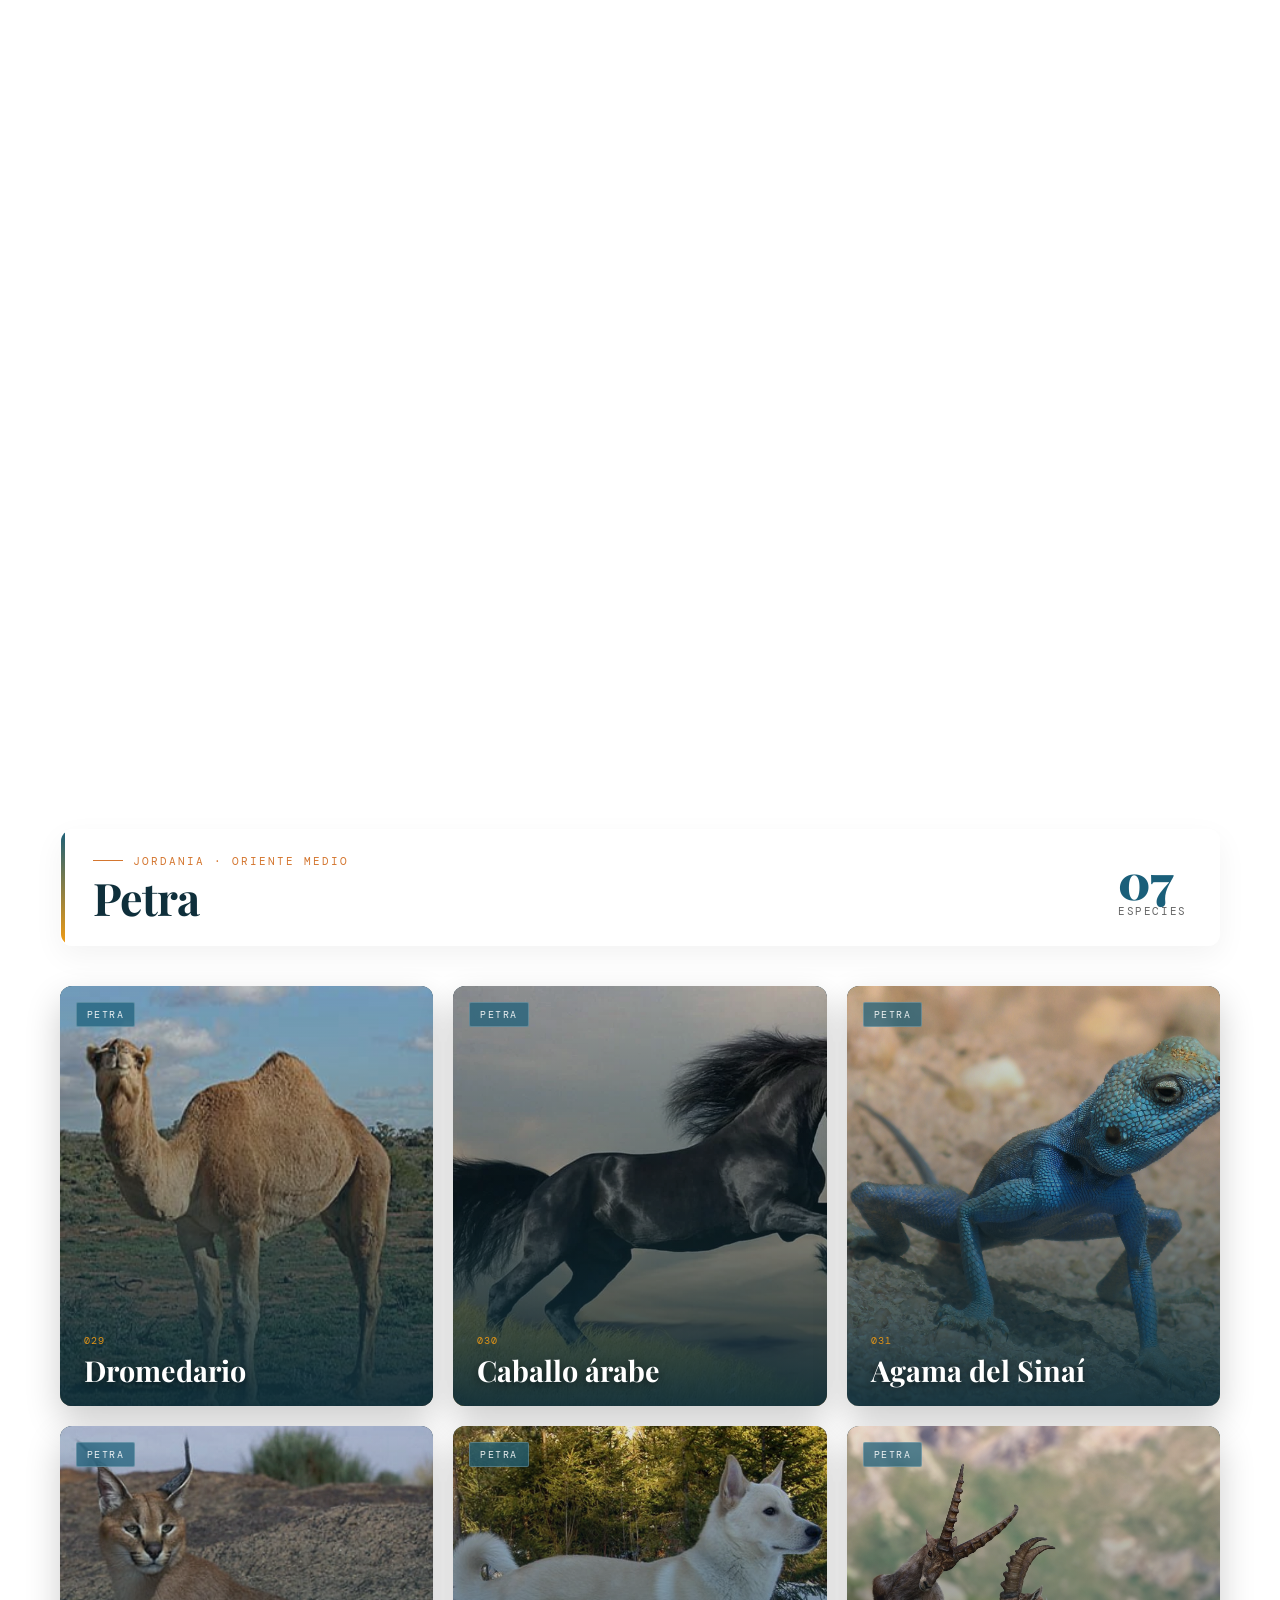
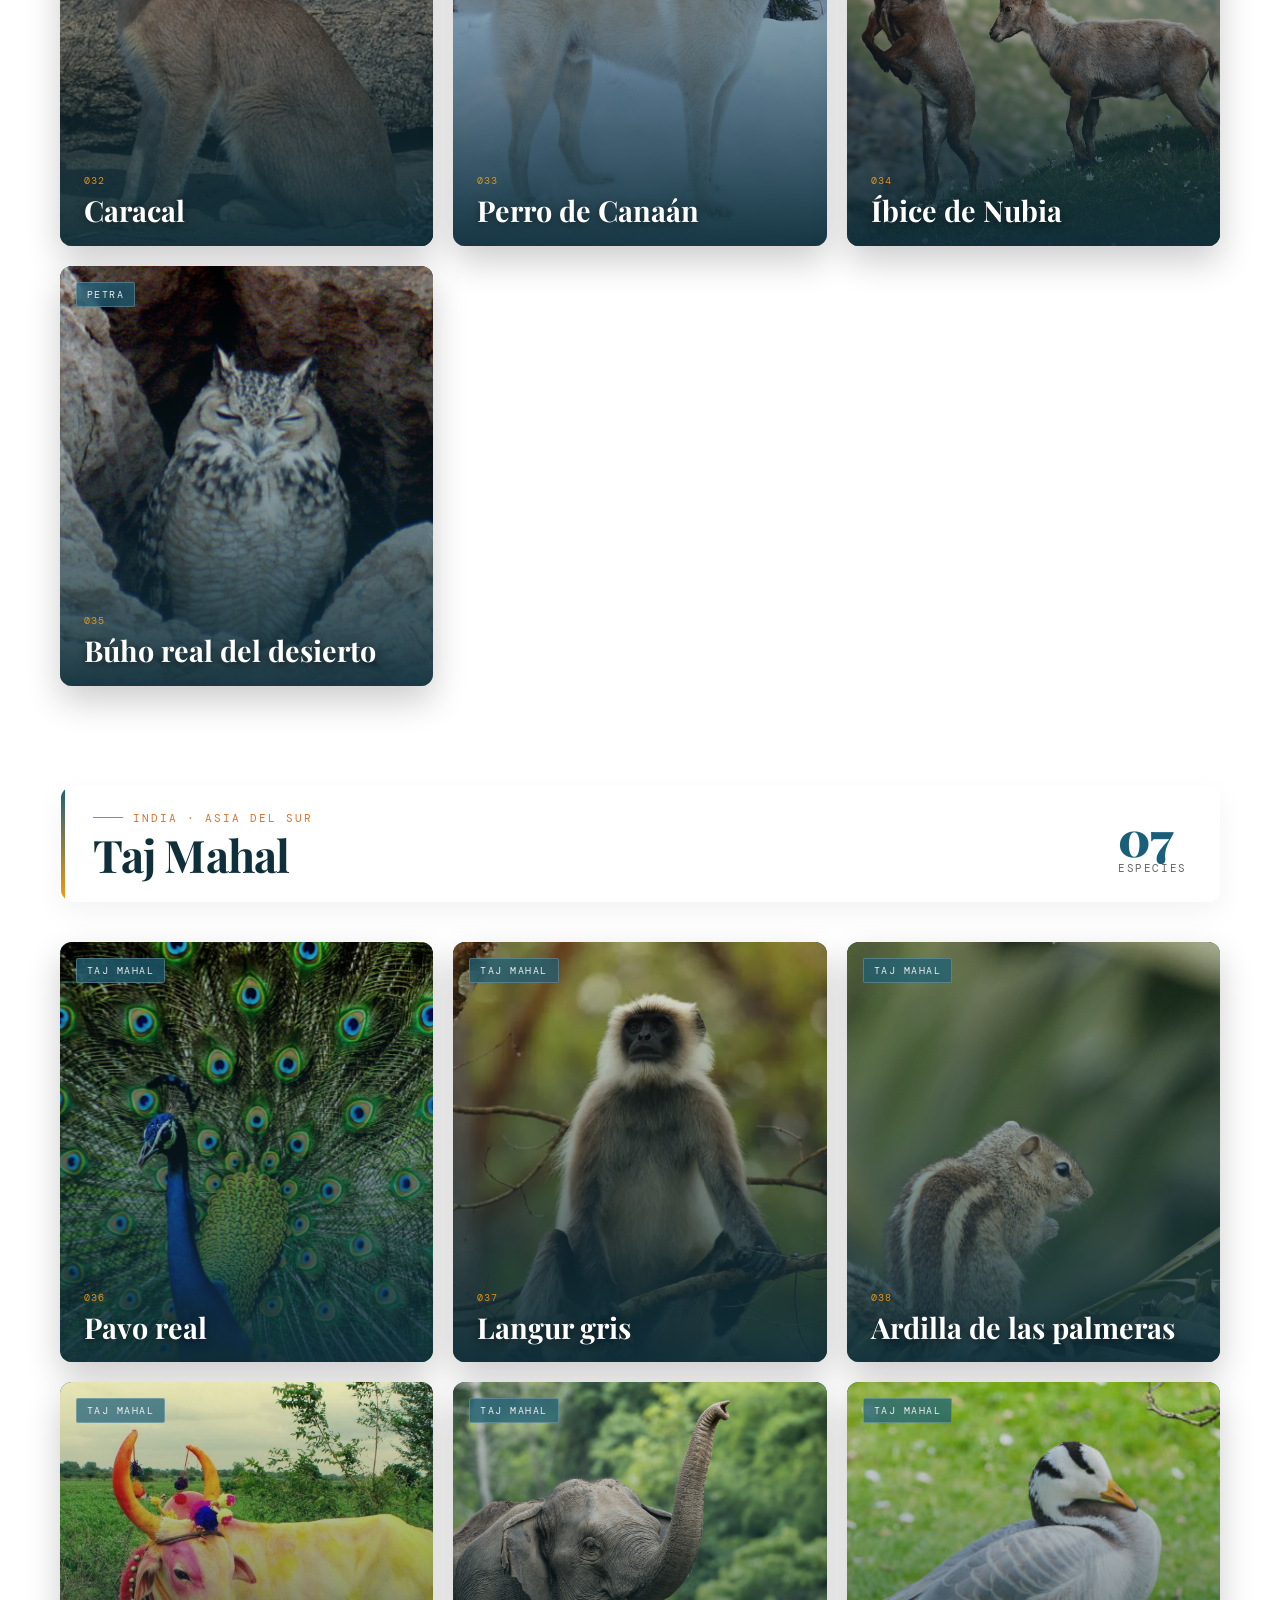
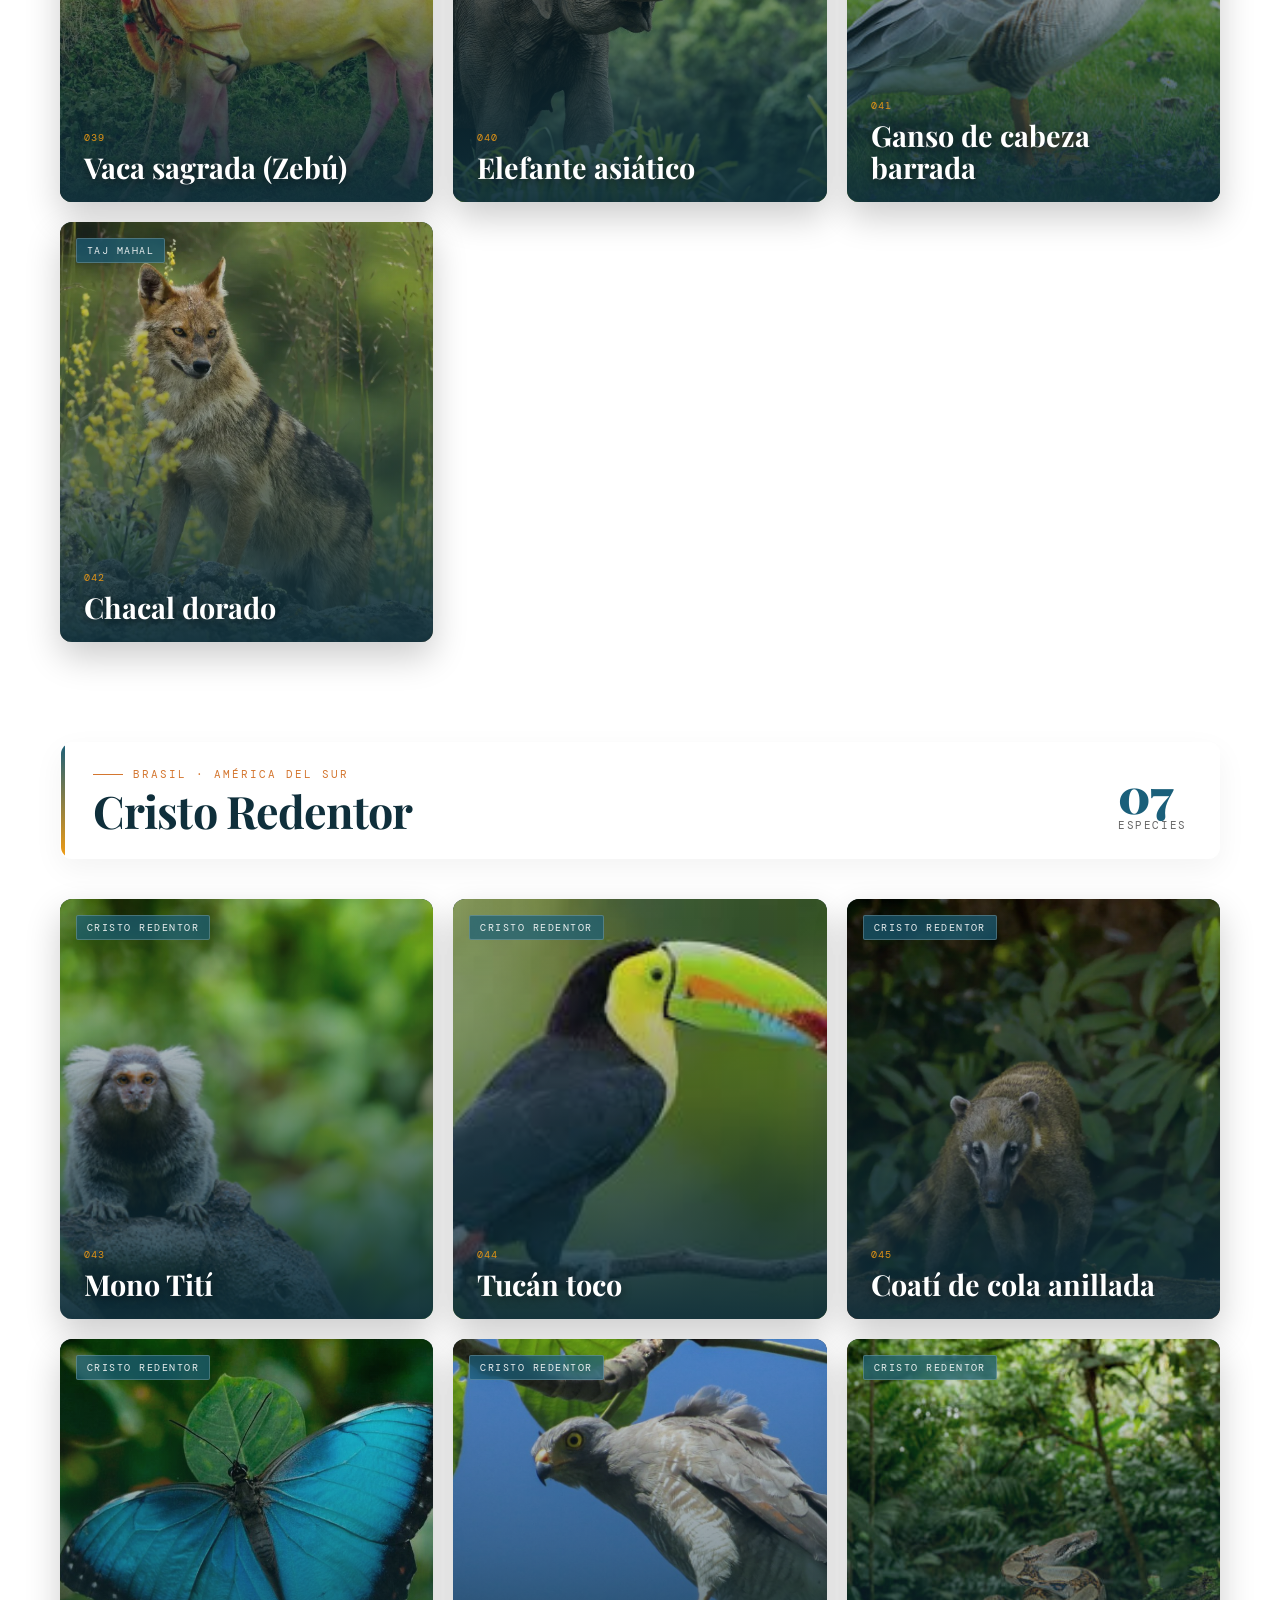
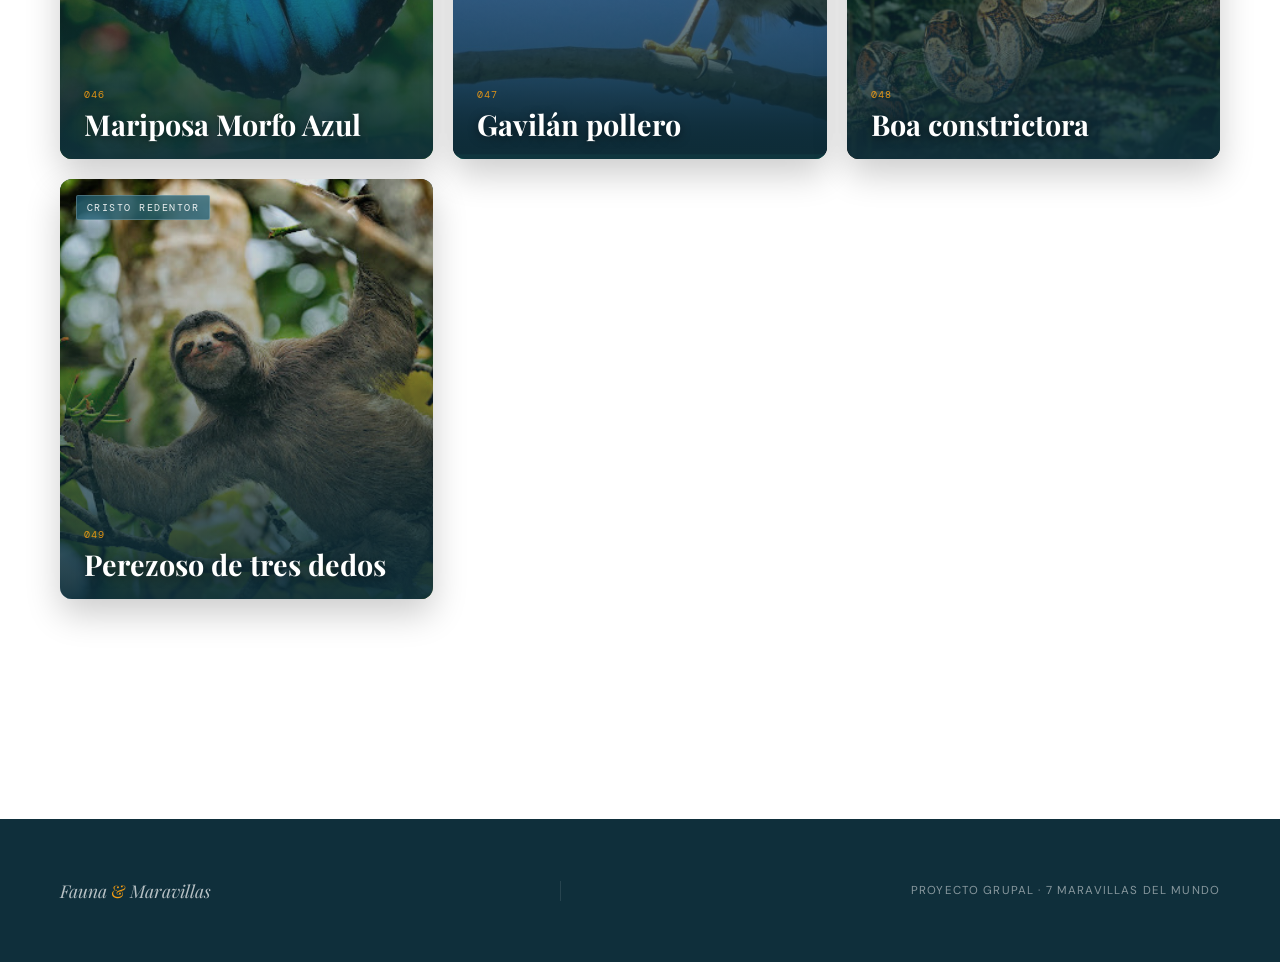
==== commit be025fe7: "creación de una nueva sesión de vuelos.html y integrando en todo el proyecto" ====
--- a/animales.html
+++ b/animales.html
@@ -29,6 +29,7 @@
         <a href="maravillas.html">Maravillas</a>
         <a href="animales.html" class="active">Animales</a>
         <a href="gastronomia.html">Gastronomía</a>
+        <a href="vuelos.html">Vuelos</a>
     </nav>
 </header>
 
--- a/css/animales.css
+++ b/css/animales.css
@@ -63,7 +63,8 @@
 /* ── BARRA DE PROGRESO ── */
 .progress-bar {
   position: fixed;
-  top: 80px; /* altura del nuevo header */
+  top: 80px;
+  /* altura del nuevo header */
   left: 0;
   right: 0;
   height: 2px;
@@ -95,8 +96,15 @@
 }
 
 @keyframes slideDown {
-  from { transform: translateY(-100%); opacity: 0; }
-  to   { transform: translateY(0);     opacity: 1; }
+  from {
+    transform: translateY(-100%);
+    opacity: 0;
+  }
+
+  to {
+    transform: translateY(0);
+    opacity: 1;
+  }
 }
 
 header h1 {
@@ -141,10 +149,21 @@
   border-radius: 2px;
 }
 
-nav a:hover { color: var(--accent); }
-nav a:hover::after { width: 100%; }
-nav a.active { color: var(--accent); }
-nav a.active::after { width: 100%; }
+nav a:hover {
+  color: var(--accent);
+}
+
+nav a:hover::after {
+  width: 100%;
+}
+
+nav a.active {
+  color: var(--accent);
+}
+
+nav a.active::after {
+  width: 100%;
+}
 
 /* HAMBURGER */
 .hamburger {
@@ -167,15 +186,23 @@
   border-radius: 2px;
 }
 
-.hamburger.active span:nth-child(1) { transform: rotate(45deg) translateY(10px); }
-.hamburger.active span:nth-child(2) { opacity: 0; }
-.hamburger.active span:nth-child(3) { transform: rotate(-45deg) translateY(-10px); }
+.hamburger.active span:nth-child(1) {
+  transform: rotate(45deg) translateY(10px);
+}
+
+.hamburger.active span:nth-child(2) {
+  opacity: 0;
+}
+
+.hamburger.active span:nth-child(3) {
+  transform: rotate(-45deg) translateY(-10px);
+}
 
 /* ══════════════════════════════════════════════════════════
    HERO COMPACTO Y ORDENADO
 ══════════════════════════════════════════════════════════ */
 .hero {
-  padding-top: 130px;
+  padding-top: 60px;
   padding-bottom: 30px;
   min-height: 280px;
   height: auto;
@@ -209,18 +236,23 @@
   height: 1px;
   background: #fff;
   border-radius: 50%;
-  box-shadow: 120px 200px 0 0 rgba(255,255,255,.3), 340px 80px 0 0 rgba(255,255,255,.2), 520px 340px 0 0 rgba(255,255,255,.4), 680px 140px 0 0 rgba(255,255,255,.15), 820px 260px 0 0 rgba(255,255,255,.25), 960px 60px 0 0 rgba(255,255,255,.3), 200px 180px 0 0 rgba(255,255,255,.2), 440px 220px 0 0 rgba(255,255,255,.35), 760px 180px 0 0 rgba(255,255,255,.15), 1100px 220px 0 0 rgba(255,255,255,.3);
+  box-shadow: 120px 200px 0 0 rgba(255, 255, 255, .3), 340px 80px 0 0 rgba(255, 255, 255, .2), 520px 340px 0 0 rgba(255, 255, 255, .4), 680px 140px 0 0 rgba(255, 255, 255, .15), 820px 260px 0 0 rgba(255, 255, 255, .25), 960px 60px 0 0 rgba(255, 255, 255, .3), 200px 180px 0 0 rgba(255, 255, 255, .2), 440px 220px 0 0 rgba(255, 255, 255, .35), 760px 180px 0 0 rgba(255, 255, 255, .15), 1100px 220px 0 0 rgba(255, 255, 255, .3);
   animation: twinkle 4s ease-in-out infinite alternate;
 }
 
 .hero-particles::after {
   animation-delay: 2s;
-  box-shadow: 60px 120px 0 0 rgba(255,255,255,.2), 280px 160px 0 0 rgba(255,255,255,.3), 480px 220px 0 0 rgba(255,255,255,.15), 700px 280px 0 0 rgba(255,255,255,.25), 900px 140px 0 0 rgba(255,255,255,.2), 1050px 120px 0 0 rgba(255,255,255,.35), 160px 300px 0 0 rgba(255,255,255,.15), 600px 60px 0 0 rgba(255,255,255,.3);
+  box-shadow: 60px 120px 0 0 rgba(255, 255, 255, .2), 280px 160px 0 0 rgba(255, 255, 255, .3), 480px 220px 0 0 rgba(255, 255, 255, .15), 700px 280px 0 0 rgba(255, 255, 255, .25), 900px 140px 0 0 rgba(255, 255, 255, .2), 1050px 120px 0 0 rgba(255, 255, 255, .35), 160px 300px 0 0 rgba(255, 255, 255, .15), 600px 60px 0 0 rgba(255, 255, 255, .3);
 }
 
 @keyframes twinkle {
-  from { opacity: .4 }
-  to   { opacity: 1  }
+  from {
+    opacity: .4
+  }
+
+  to {
+    opacity: 1
+  }
 }
 
 .hero-content {
@@ -233,8 +265,15 @@
 }
 
 @keyframes heroReveal {
-  from { opacity: 0; transform: translateY(20px); }
-  to   { opacity: 1; transform: translateY(0);    }
+  from {
+    opacity: 0;
+    transform: translateY(20px);
+  }
+
+  to {
+    opacity: 1;
+    transform: translateY(0);
+  }
 }
 
 .hero-eyebrow {
@@ -246,7 +285,7 @@
   text-transform: uppercase;
   color: var(--accent);
   margin-bottom: 12px;
-  border: 1px solid rgba(243,156,18,0.5);
+  border: 1px solid rgba(243, 156, 18, 0.5);
   padding: 8px 18px;
   border-radius: 3px;
 }
@@ -270,7 +309,7 @@
 .hero-subtitle {
   font-size: 1rem;
   font-weight: 300;
-  color: rgba(255,255,255,.85);
+  color: rgba(255, 255, 255, .85);
   line-height: 1.5;
   max-width: 540px;
   margin: 8px auto 15px;
@@ -282,7 +321,7 @@
   flex-direction: column;
   align-items: center;
   gap: 5px;
-  color: rgba(255,255,255,.6);
+  color: rgba(255, 255, 255, .6);
   font-size: .65rem;
   letter-spacing: .15em;
   text-transform: uppercase;
@@ -292,18 +331,27 @@
 .hero-scroll-line {
   width: 1px;
   height: 25px;
-  background: linear-gradient(to bottom, rgba(243,156,18,.8), transparent);
+  background: linear-gradient(to bottom, rgba(243, 156, 18, .8), transparent);
 }
 
 @keyframes scrollBounce {
-  0%, 100% { transform: translateY(0);  }
-  50%       { transform: translateY(5px);}
+
+  0%,
+  100% {
+    transform: translateY(0);
+  }
+
+  50% {
+    transform: translateY(5px);
+  }
 }
 
 /* ══════════════════════════════════════════════════════════
    MAIN Y SECCIONES
 ══════════════════════════════════════════════════════════ */
-main { position: relative; }
+main {
+  position: relative;
+}
 
 .intro-section {
   max-width: 1400px;
@@ -331,12 +379,12 @@
   gap: 12px;
   margin-bottom: 20px;
   padding: 10px 18px;
-  background: rgba(255,255,255,0.65);
+  background: rgba(255, 255, 255, 0.65);
   backdrop-filter: blur(12px) saturate(140%);
   -webkit-backdrop-filter: blur(12px) saturate(140%);
-  border: 1px solid rgba(255,255,255,0.8);
+  border: 1px solid rgba(255, 255, 255, 0.8);
   border-radius: 6px;
-  box-shadow: 0 4px 15px rgba(0,0,0,0.03);
+  box-shadow: 0 4px 15px rgba(0, 0, 0, 0.03);
 }
 
 .intro-label::before {
@@ -366,12 +414,12 @@
   line-height: 1.85;
   color: var(--dark);
   padding: 28px 32px;
-  background: rgba(255,255,255,0.65);
+  background: rgba(255, 255, 255, 0.65);
   backdrop-filter: blur(12px) saturate(140%);
   -webkit-backdrop-filter: blur(12px) saturate(140%);
-  border: 1px solid rgba(255,255,255,0.8);
+  border: 1px solid rgba(255, 255, 255, 0.8);
   border-radius: 12px;
-  box-shadow: 0 10px 30px rgba(0,0,0,0.05);
+  box-shadow: 0 10px 30px rgba(0, 0, 0, 0.05);
   position: relative;
   overflow: hidden;
 }
@@ -379,8 +427,10 @@
 .intro-text::before {
   content: '';
   position: absolute;
-  top: 0; left: 0;
-  width: 4px; height: 100%;
+  top: 0;
+  left: 0;
+  width: 4px;
+  height: 100%;
   background: linear-gradient(to bottom, var(--primary), var(--accent));
 }
 
@@ -390,12 +440,12 @@
   gap: 30px;
   margin-top: 32px;
   padding: 28px 32px;
-  background: rgba(255,255,255,0.65);
+  background: rgba(255, 255, 255, 0.65);
   backdrop-filter: blur(12px) saturate(140%);
   -webkit-backdrop-filter: blur(12px) saturate(140%);
-  border: 1px solid rgba(255,255,255,0.8);
+  border: 1px solid rgba(255, 255, 255, 0.8);
   border-radius: 12px;
-  box-shadow: 0 10px 30px rgba(0,0,0,0.05);
+  box-shadow: 0 10px 30px rgba(0, 0, 0, 0.05);
   position: relative;
   overflow: hidden;
 }
@@ -403,8 +453,10 @@
 .intro-stats::before {
   content: '';
   position: absolute;
-  top: 0; left: 0;
-  width: 4px; height: 100%;
+  top: 0;
+  left: 0;
+  width: 4px;
+  height: 100%;
   background: linear-gradient(to bottom, var(--primary), var(--accent));
 }
 
@@ -416,7 +468,10 @@
   line-height: 1;
 }
 
-.intro-stat-num span { font-size: 1.4rem; color: var(--secondary); }
+.intro-stat-num span {
+  font-size: 1.4rem;
+  color: var(--secondary);
+}
 
 .intro-stat-label {
   font-size: .72rem;
@@ -429,12 +484,13 @@
 /* ── FILTER BAR ── */
 .filter-bar {
   position: sticky;
-  top: 80px; /* altura del nuevo header */
+  top: 80px;
+  /* altura del nuevo header */
   z-index: 500;
   background: rgba(22, 75, 55, 0.95);
   backdrop-filter: blur(20px);
   -webkit-backdrop-filter: blur(20px);
-  border-bottom: 1px solid rgba(255,255,255,0.08);
+  border-bottom: 1px solid rgba(255, 255, 255, 0.08);
   padding: 0 60px;
   overflow-x: auto;
   -webkit-overflow-scrolling: touch;
@@ -443,18 +499,20 @@
   align-items: center;
 }
 
-.filter-bar::-webkit-scrollbar { display: none; }
+.filter-bar::-webkit-scrollbar {
+  display: none;
+}
 
 .filter-label {
   font-family: var(--font-mono);
   font-size: .68rem;
   letter-spacing: .15em;
   text-transform: uppercase;
-  color: rgba(255,255,255,0.7);
+  color: rgba(255, 255, 255, 0.7);
   white-space: nowrap;
   margin-right: 24px;
   padding-right: 24px;
-  border-right: 1px solid rgba(255,255,255,0.15);
+  border-right: 1px solid rgba(255, 255, 255, 0.15);
 }
 
 .filter-pills {
@@ -471,17 +529,17 @@
   white-space: nowrap;
   padding: 8px 20px;
   border-radius: 100px;
-  background: rgba(255,255,255,0.1);
-  border: 1px solid rgba(255,255,255,0.15);
-  color: rgba(255,255,255,0.85);
+  background: rgba(255, 255, 255, 0.1);
+  border: 1px solid rgba(255, 255, 255, 0.15);
+  color: rgba(255, 255, 255, 0.85);
   cursor: pointer;
   transition: all .3s cubic-bezier(0.25, 0.8, 0.25, 1);
 }
 
 .filter-pill:hover {
-  background: rgba(255,255,255,0.25);
+  background: rgba(255, 255, 255, 0.25);
   color: #fff;
-  border-color: rgba(255,255,255,0.4);
+  border-color: rgba(255, 255, 255, 0.4);
   transform: translateY(-1px);
 }
 
@@ -489,7 +547,7 @@
   background: #f1c40f;
   border-color: #f1c40f;
   color: #111;
-  box-shadow: 0 4px 15px rgba(241,196,15,0.35);
+  box-shadow: 0 4px 15px rgba(241, 196, 15, 0.35);
   transform: translateY(-1px);
 }
 
@@ -508,10 +566,13 @@
   margin-bottom: 100px;
   opacity: 0;
   transform: translateY(32px);
-  transition: opacity .8s cubic-bezier(.22,1,.36,1), transform .8s cubic-bezier(.22,1,.36,1);
-}
-
-.maravilla-grupo.visible { opacity: 1; transform: translateY(0); }
+  transition: opacity .8s cubic-bezier(.22, 1, .36, 1), transform .8s cubic-bezier(.22, 1, .36, 1);
+}
+
+.maravilla-grupo.visible {
+  opacity: 1;
+  transform: translateY(0);
+}
 
 .grupo-header {
   display: flex;
@@ -519,12 +580,12 @@
   justify-content: space-between;
   margin-bottom: 40px;
   padding: 24px 32px;
-  background: rgba(255,255,255,0.65);
+  background: rgba(255, 255, 255, 0.65);
   backdrop-filter: blur(12px) saturate(140%);
   -webkit-backdrop-filter: blur(12px) saturate(140%);
-  border: 1px solid rgba(255,255,255,0.8);
+  border: 1px solid rgba(255, 255, 255, 0.8);
   border-radius: 12px;
-  box-shadow: 0 10px 30px rgba(0,0,0,0.05);
+  box-shadow: 0 10px 30px rgba(0, 0, 0, 0.05);
   position: relative;
   overflow: hidden;
 }
@@ -532,12 +593,18 @@
 .grupo-header::before {
   content: '';
   position: absolute;
-  top: 0; left: 0;
-  width: 4px; height: 100%;
+  top: 0;
+  left: 0;
+  width: 4px;
+  height: 100%;
   background: linear-gradient(to bottom, var(--primary), var(--accent));
 }
 
-.grupo-meta { display: flex; flex-direction: column; gap: 8px; }
+.grupo-meta {
+  display: flex;
+  flex-direction: column;
+  gap: 8px;
+}
 
 .grupo-pais {
   font-family: var(--font-mono);
@@ -550,7 +617,12 @@
   gap: 10px;
 }
 
-.grupo-pais::before { content: ''; width: 30px; height: 1px; background: var(--secondary); }
+.grupo-pais::before {
+  content: '';
+  width: 30px;
+  height: 1px;
+  background: var(--secondary);
+}
 
 .grupo-nombre {
   font-family: var(--font-display);
@@ -593,7 +665,7 @@
   width: 100%;
   border-radius: 12px;
   overflow: hidden;
-  box-shadow: 0 15px 35px rgba(0,0,0,0.2);
+  box-shadow: 0 15px 35px rgba(0, 0, 0, 0.2);
   cursor: pointer;
   transform-style: preserve-3d;
   background: var(--dark);
@@ -611,7 +683,7 @@
   width: 100%;
   height: 100%;
   object-fit: cover;
-  transition: transform 0.8s cubic-bezier(0.25,0.46,0.45,0.94), filter 0.6s;
+  transition: transform 0.8s cubic-bezier(0.25, 0.46, 0.45, 0.94), filter 0.6s;
   filter: saturate(.85) brightness(.92);
 }
 
@@ -624,42 +696,47 @@
   position: absolute;
   inset: 0;
   z-index: 2;
-  background: linear-gradient(to top, rgba(15,47,59,0.95) 0%, rgba(15,47,59,0.4) 50%, transparent 100%);
+  background: linear-gradient(to top, rgba(15, 47, 59, 0.95) 0%, rgba(15, 47, 59, 0.4) 50%, transparent 100%);
   transition: background 0.4s ease;
 }
 
 .animal-card:hover .card-overlay {
-  background: linear-gradient(to top, rgba(15,47,59,1) 0%, rgba(15,47,59,0.6) 60%, rgba(0,0,0,0.2) 100%);
+  background: linear-gradient(to top, rgba(15, 47, 59, 1) 0%, rgba(15, 47, 59, 0.6) 60%, rgba(0, 0, 0, 0.2) 100%);
 }
 
 .card-tag {
   position: absolute;
-  top: 16px; left: 16px;
+  top: 16px;
+  left: 16px;
   z-index: 3;
   font-family: var(--font-mono);
   font-size: .62rem;
   letter-spacing: .15em;
   text-transform: uppercase;
-  color: rgba(255,255,255,.9);
-  background: rgba(26,95,122,.7);
+  color: rgba(255, 255, 255, .9);
+  background: rgba(26, 95, 122, .7);
   backdrop-filter: blur(8px);
-  border: 1px solid rgba(255,255,255,.2);
+  border: 1px solid rgba(255, 255, 255, .2);
   padding: 5px 10px;
   border-radius: 2px;
 }
 
 .card-content {
   position: absolute;
-  bottom: 0; left: 0; right: 0;
+  bottom: 0;
+  left: 0;
+  right: 0;
   z-index: 3;
   padding: 24px;
   display: flex;
   flex-direction: column;
   transform: translateY(40px);
-  transition: transform 0.4s cubic-bezier(0.175,0.885,0.32,1.275);
-}
-
-.animal-card:hover .card-content { transform: translateY(0); }
+  transition: transform 0.4s cubic-bezier(0.175, 0.885, 0.32, 1.275);
+}
+
+.animal-card:hover .card-content {
+  transform: translateY(0);
+}
 
 .card-number {
   font-family: var(--font-mono);
@@ -677,10 +754,12 @@
   color: #fff;
   line-height: 1.1;
   margin-bottom: 8px;
-  text-shadow: 0 2px 10px rgba(0,0,0,0.5);
-}
-
-.card-desc { display: none; }
+  text-shadow: 0 2px 10px rgba(0, 0, 0, 0.5);
+}
+
+.card-desc {
+  display: none;
+}
 
 .card-cta {
   display: flex;
@@ -697,7 +776,10 @@
   transition: opacity .4s .1s, transform .4s .1s;
 }
 
-.animal-card:hover .card-cta { opacity: 1; transform: translateY(0); }
+.animal-card:hover .card-cta {
+  opacity: 1;
+  transform: translateY(0);
+}
 
 .card-cta-line {
   width: 20px;
@@ -706,7 +788,9 @@
   transition: width .4s .2s;
 }
 
-.animal-card:hover .card-cta-line { width: 40px; }
+.animal-card:hover .card-cta-line {
+  width: 40px;
+}
 
 /* ══════════════════════════════════════════════════════════
    MODAL
@@ -719,7 +803,7 @@
   align-items: center;
   justify-content: center;
   padding: 24px;
-  background: rgba(15,47,59,0.85);
+  background: rgba(15, 47, 59, 0.85);
   backdrop-filter: blur(20px) saturate(120%);
   -webkit-backdrop-filter: blur(20px) saturate(120%);
   opacity: 0;
@@ -727,7 +811,10 @@
   transition: opacity .4s;
 }
 
-.modal-overlay.active { opacity: 1; pointer-events: auto; }
+.modal-overlay.active {
+  opacity: 1;
+  pointer-events: auto;
+}
 
 .modal-shell {
   position: relative;
@@ -739,12 +826,14 @@
   overflow: hidden;
   border-radius: 12px;
   background: var(--light);
-  box-shadow: 0 40px 120px rgba(0,0,0,.6), 0 0 0 1px rgba(255,255,255,.1);
+  box-shadow: 0 40px 120px rgba(0, 0, 0, .6), 0 0 0 1px rgba(255, 255, 255, .1);
   transform: translateY(24px) scale(.97);
-  transition: transform .5s cubic-bezier(.22,1,.36,1);
-}
-
-.modal-overlay.active .modal-shell { transform: translateY(0) scale(1); }
+  transition: transform .5s cubic-bezier(.22, 1, .36, 1);
+}
+
+.modal-overlay.active .modal-shell {
+  transform: translateY(0) scale(1);
+}
 
 .modal-img-panel {
   width: 48%;
@@ -758,31 +847,35 @@
   width: 100%;
   height: 100%;
   object-fit: cover;
-  transition: transform .8s cubic-bezier(.22,1,.36,1);
-}
-
-.modal-overlay.active .modal-img-panel img { transform: scale(1.04); }
+  transition: transform .8s cubic-bezier(.22, 1, .36, 1);
+}
+
+.modal-overlay.active .modal-img-panel img {
+  transform: scale(1.04);
+}
 
 .modal-img-overlay {
   position: absolute;
   inset: 0;
-  background: linear-gradient(135deg, rgba(0,0,0,.3), rgba(0,0,0,.1));
+  background: linear-gradient(135deg, rgba(0, 0, 0, .3), rgba(0, 0, 0, .1));
 }
 
 .modal-img-num {
   position: absolute;
-  bottom: 20px; left: 20px;
+  bottom: 20px;
+  left: 20px;
   font-family: var(--font-display);
   font-size: 5rem;
   font-weight: 900;
-  color: rgba(255,255,255,.2);
+  color: rgba(255, 255, 255, .2);
   line-height: 1;
   user-select: none;
 }
 
 .modal-img-badge {
   position: absolute;
-  top: 20px; left: 20px;
+  top: 20px;
+  left: 20px;
   font-family: var(--font-mono);
   font-size: .62rem;
   letter-spacing: .15em;
@@ -803,9 +896,18 @@
   scrollbar-color: var(--primary) transparent;
 }
 
-.modal-content-panel::-webkit-scrollbar { width: 3px; }
-.modal-content-panel::-webkit-scrollbar-track { background: transparent; }
-.modal-content-panel::-webkit-scrollbar-thumb { background: var(--primary); border-radius: 2px; }
+.modal-content-panel::-webkit-scrollbar {
+  width: 3px;
+}
+
+.modal-content-panel::-webkit-scrollbar-track {
+  background: transparent;
+}
+
+.modal-content-panel::-webkit-scrollbar-thumb {
+  background: var(--primary);
+  border-radius: 2px;
+}
 
 .modal-scientific {
   font-family: var(--font-body);
@@ -839,7 +941,8 @@
 }
 
 .modal-location-dot {
-  width: 6px; height: 6px;
+  width: 6px;
+  height: 6px;
   border-radius: 50%;
   background: var(--primary);
   flex-shrink: 0;
@@ -851,7 +954,7 @@
   flex-wrap: wrap;
   margin-bottom: 36px;
   padding-bottom: 28px;
-  border-bottom: 1px solid rgba(0,0,0,0.1);
+  border-bottom: 1px solid rgba(0, 0, 0, 0.1);
 }
 
 .modal-tag {
@@ -859,8 +962,8 @@
   font-size: 0.75rem;
   font-weight: 600;
   padding: 6px 16px;
-  background: rgba(0,0,0,0.03);
-  border: 1px solid rgba(0,0,0,0.08);
+  background: rgba(0, 0, 0, 0.03);
+  border: 1px solid rgba(0, 0, 0, 0.08);
   border-radius: 100px;
   color: var(--dark);
 }
@@ -882,7 +985,7 @@
   content: '';
   flex: 1;
   height: 1px;
-  background: rgba(0,0,0,0.1);
+  background: rgba(0, 0, 0, 0.1);
 }
 
 .modal-text {
@@ -895,7 +998,7 @@
 .modal-fact-box {
   margin-top: 28px;
   background: #fff;
-  border: 1px solid rgba(0,0,0,0.05);
+  border: 1px solid rgba(0, 0, 0, 0.05);
   border-left: 3px solid var(--accent);
   padding: 20px 24px;
   border-radius: 0 4px 4px 0;
@@ -917,12 +1020,12 @@
   margin-right: -48px;
   margin-bottom: -32px;
   padding: 24px 48px 32px 48px;
-  background: rgba(248,249,250,0.95);
+  background: rgba(248, 249, 250, 0.95);
   backdrop-filter: blur(10px);
   display: flex;
   align-items: center;
   justify-content: space-between;
-  border-top: 1px solid rgba(0,0,0,0.1);
+  border-top: 1px solid rgba(0, 0, 0, 0.1);
   z-index: 10;
 }
 
@@ -942,10 +1045,23 @@
   transition: color .3s;
 }
 
-.modal-nav-btn:hover { color: var(--secondary); }
-.modal-nav-btn svg { width: 16px; height: 16px; transition: transform .3s; }
-.modal-nav-btn:first-child:hover svg { transform: translateX(-4px); }
-.modal-nav-btn:last-child:hover svg  { transform: translateX(4px);  }
+.modal-nav-btn:hover {
+  color: var(--secondary);
+}
+
+.modal-nav-btn svg {
+  width: 16px;
+  height: 16px;
+  transition: transform .3s;
+}
+
+.modal-nav-btn:first-child:hover svg {
+  transform: translateX(-4px);
+}
+
+.modal-nav-btn:last-child:hover svg {
+  transform: translateX(4px);
+}
 
 .modal-nav-indicator {
   font-family: var(--font-mono);
@@ -956,9 +1072,11 @@
 
 .modal-close {
   position: absolute;
-  top: 20px; right: 20px;
-  width: 36px; height: 36px;
-  background: rgba(0,0,0,.06);
+  top: 20px;
+  right: 20px;
+  width: 36px;
+  height: 36px;
+  background: rgba(0, 0, 0, .06);
   border: none;
   border-radius: 2px;
   cursor: pointer;
@@ -970,8 +1088,16 @@
   z-index: 10;
 }
 
-.modal-close:hover { background: var(--secondary); color: #fff; transform: rotate(90deg); }
-.modal-close svg { width: 16px; height: 16px; }
+.modal-close:hover {
+  background: var(--secondary);
+  color: #fff;
+  transform: rotate(90deg);
+}
+
+.modal-close svg {
+  width: 16px;
+  height: 16px;
+}
 
 /* ══════════════════════════════════════════════════════════
    FOOTER
@@ -990,33 +1116,52 @@
   font-family: var(--font-display);
   font-style: italic;
   font-size: 1.1rem;
-  color: rgba(255,255,255,.7);
-}
-
-.footer-brand em { color: var(--accent); font-style: normal; }
-.footer-text { font-size: .72rem; letter-spacing: .1em; text-transform: uppercase; color: rgba(255,255,255,.5); }
-.footer-divider { width: 1px; height: 20px; background: rgba(255,255,255,.1); }
+  color: rgba(255, 255, 255, .7);
+}
+
+.footer-brand em {
+  color: var(--accent);
+  font-style: normal;
+}
+
+.footer-text {
+  font-size: .72rem;
+  letter-spacing: .1em;
+  text-transform: uppercase;
+  color: rgba(255, 255, 255, .5);
+}
+
+.footer-divider {
+  width: 1px;
+  height: 20px;
+  background: rgba(255, 255, 255, .1);
+}
 
 /* ══════════════════════════════════════════════════════════
    ANIMACIONES
 ══════════════════════════════════════════════════════════ */
 .card-media img {
   opacity: 0;
-  transition: opacity .6s ease, transform .8s cubic-bezier(.22,1,.36,1), filter .6s;
-}
-
-.card-media img.loaded { opacity: 1; }
+  transition: opacity .6s ease, transform .8s cubic-bezier(.22, 1, .36, 1), filter .6s;
+}
+
+.card-media img.loaded {
+  opacity: 1;
+}
 
 /* ══════════════════════════════════════════════════════════
    RESPONSIVE
 ══════════════════════════════════════════════════════════ */
 @media (max-width: 992px) {
-  header { padding: 20px; }
+  header {
+    padding: 20px;
+  }
 
   nav {
     position: fixed;
     top: 80px;
-    left: 0; right: 0;
+    left: 0;
+    right: 0;
     background: var(--dark);
     flex-direction: column;
     gap: 0;
@@ -1027,41 +1172,111 @@
     z-index: 999;
   }
 
-  nav.open { max-height: 300px; }
+  nav.open {
+    max-height: 300px;
+  }
 
   nav a {
     display: block;
     padding: 16px 24px;
-    border-bottom: 1px solid rgba(255,255,255,0.08);
+    border-bottom: 1px solid rgba(255, 255, 255, 0.08);
     font-size: 0.95rem;
   }
 
-  nav a::after { display: none; }
-  .hamburger { display: flex; }
-
-  .intro-inner { grid-template-columns: 1fr; gap: 40px; }
-  .intro-section { padding: 80px 24px 60px; }
-  .filter-bar { padding: 0 24px; }
-  .gallery { padding: 0 24px 80px; }
-  .animales-grid { grid-template-columns: repeat(2, 1fr); }
-  .grupo-header { flex-direction: column; align-items: flex-start; gap: 8px; }
-
-  .modal-shell { flex-direction: column; max-height: 95vh; }
-  .modal-img-panel { width: 100%; height: 45%; flex-shrink: 0; }
-  .modal-content-panel { padding: 28px 24px 20px; }
-  footer { padding: 40px 24px; }
+  nav a::after {
+    display: none;
+  }
+
+  .hamburger {
+    display: flex;
+  }
+
+  .intro-inner {
+    grid-template-columns: 1fr;
+    gap: 40px;
+  }
+
+  .intro-section {
+    padding: 80px 24px 60px;
+  }
+
+  .filter-bar {
+    padding: 0 24px;
+  }
+
+  .gallery {
+    padding: 0 24px 80px;
+  }
+
+  .animales-grid {
+    grid-template-columns: repeat(2, 1fr);
+  }
+
+  .grupo-header {
+    flex-direction: column;
+    align-items: flex-start;
+    gap: 8px;
+  }
+
+  .modal-shell {
+    flex-direction: column;
+    max-height: 95vh;
+  }
+
+  .modal-img-panel {
+    width: 100%;
+    height: 45%;
+    flex-shrink: 0;
+  }
+
+  .modal-content-panel {
+    padding: 28px 24px 20px;
+  }
+
+  footer {
+    padding: 40px 24px;
+  }
 }
 
 @media (max-width: 600px) {
-  header h1 { font-size: 1.5rem; letter-spacing: 1px; }
-  .animales-grid { grid-template-columns: 1fr; }
-  .hero-title { font-size: 2.8rem !important; }
-  .intro-stats { flex-direction: column; gap: 20px; }
+  header h1 {
+    font-size: 1.5rem;
+    letter-spacing: 1px;
+  }
+
+  .animales-grid {
+    grid-template-columns: 1fr;
+  }
+
+  .hero-title {
+    font-size: 2.8rem !important;
+  }
+
+  .intro-stats {
+    flex-direction: column;
+    gap: 20px;
+  }
 }
 
 /* SCROLLBAR */
-::-webkit-scrollbar { width: 10px; }
-::-webkit-scrollbar-track { background: var(--light); }
-::-webkit-scrollbar-thumb { background: var(--primary); border-radius: 5px; }
-::-webkit-scrollbar-thumb:hover { background: var(--secondary); }
-::selection { background: var(--accent); color: white; }+::-webkit-scrollbar {
+  width: 10px;
+}
+
+::-webkit-scrollbar-track {
+  background: var(--light);
+}
+
+::-webkit-scrollbar-thumb {
+  background: var(--primary);
+  border-radius: 5px;
+}
+
+::-webkit-scrollbar-thumb:hover {
+  background: var(--secondary);
+}
+
+::selection {
+  background: var(--accent);
+  color: white;
+}
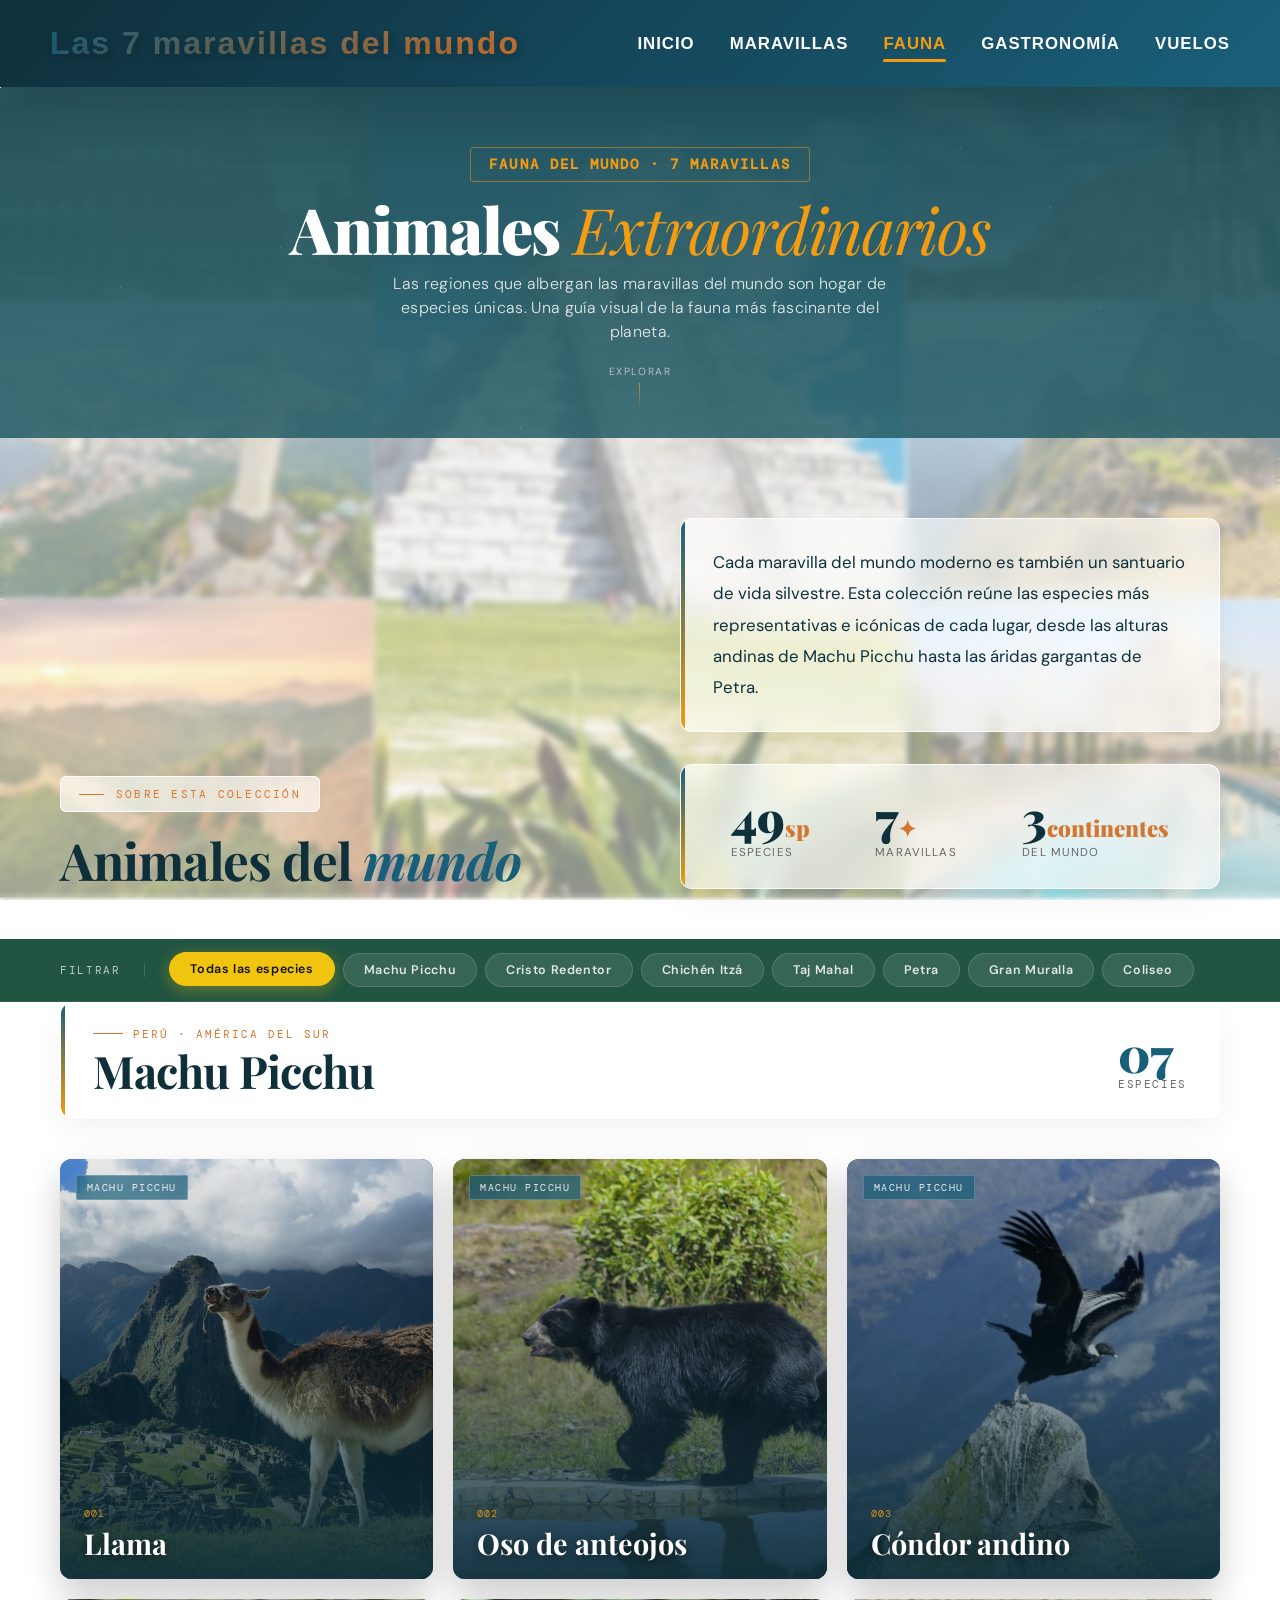
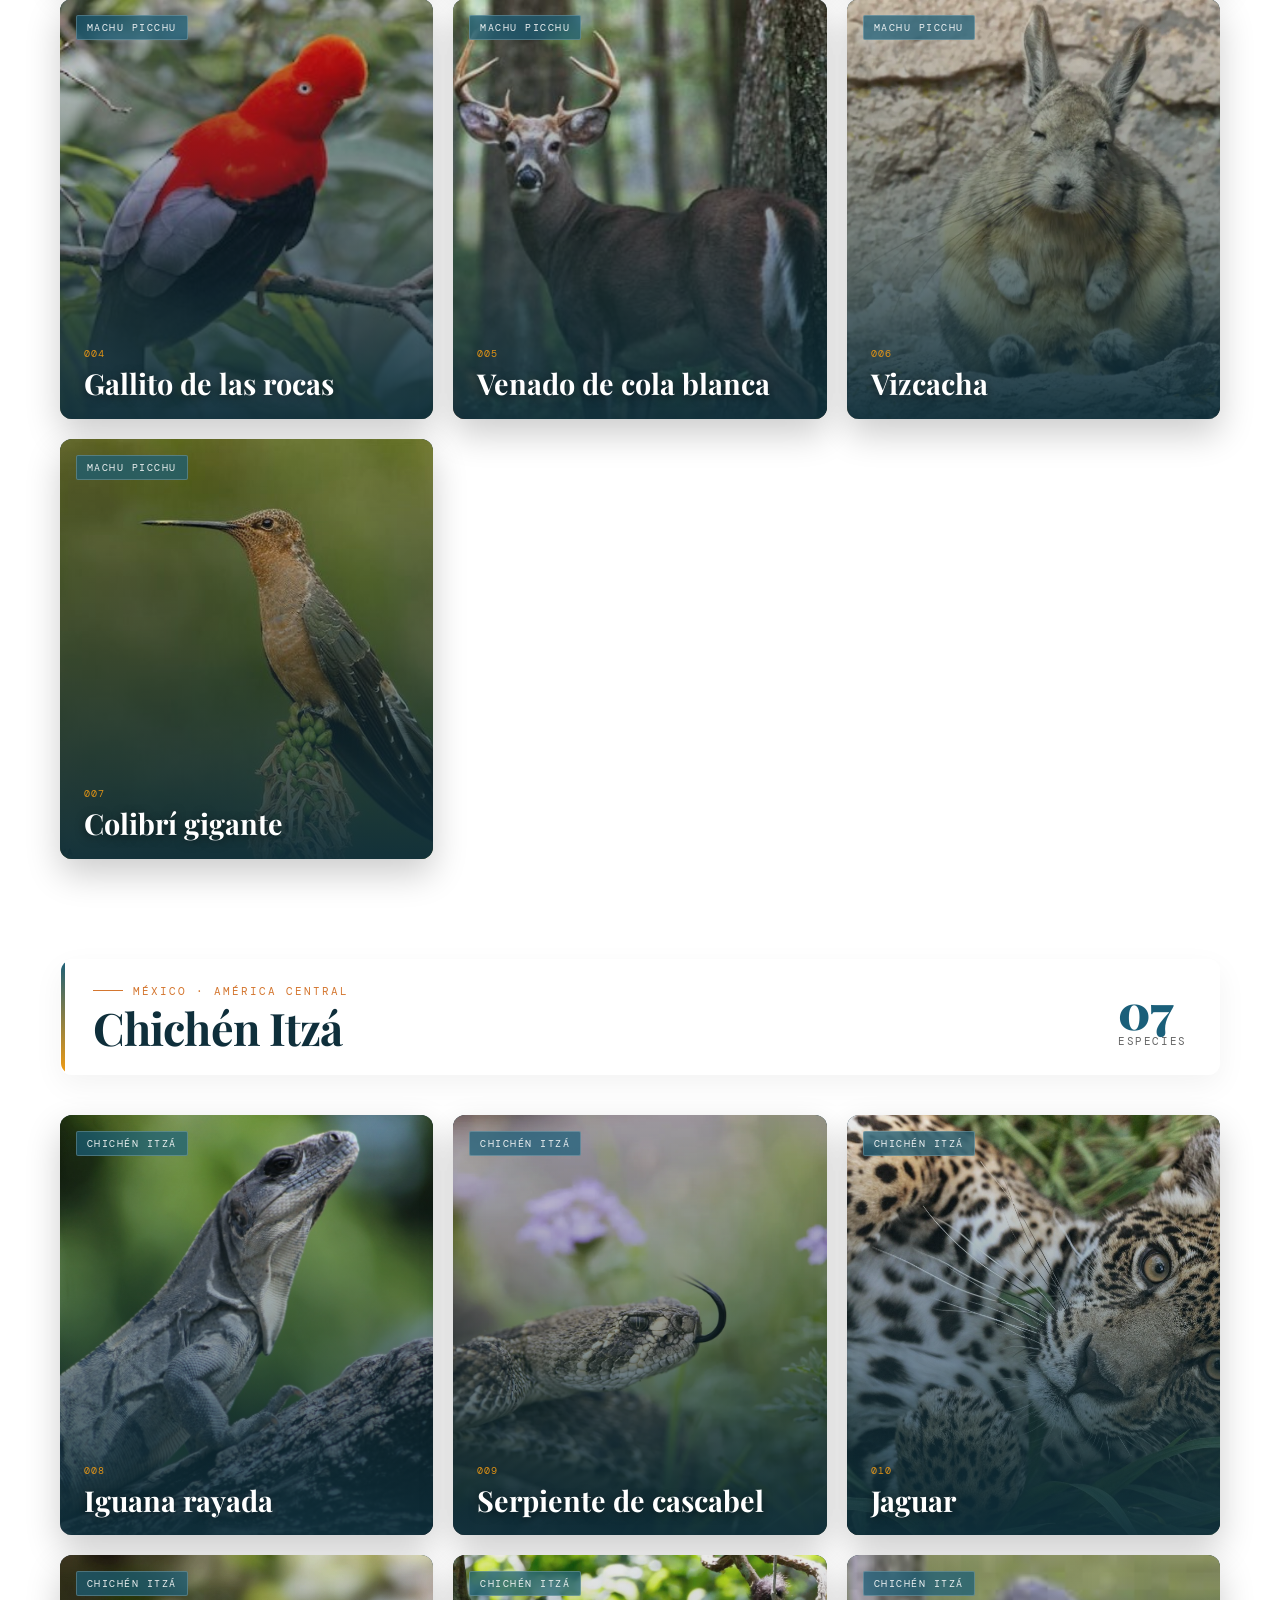
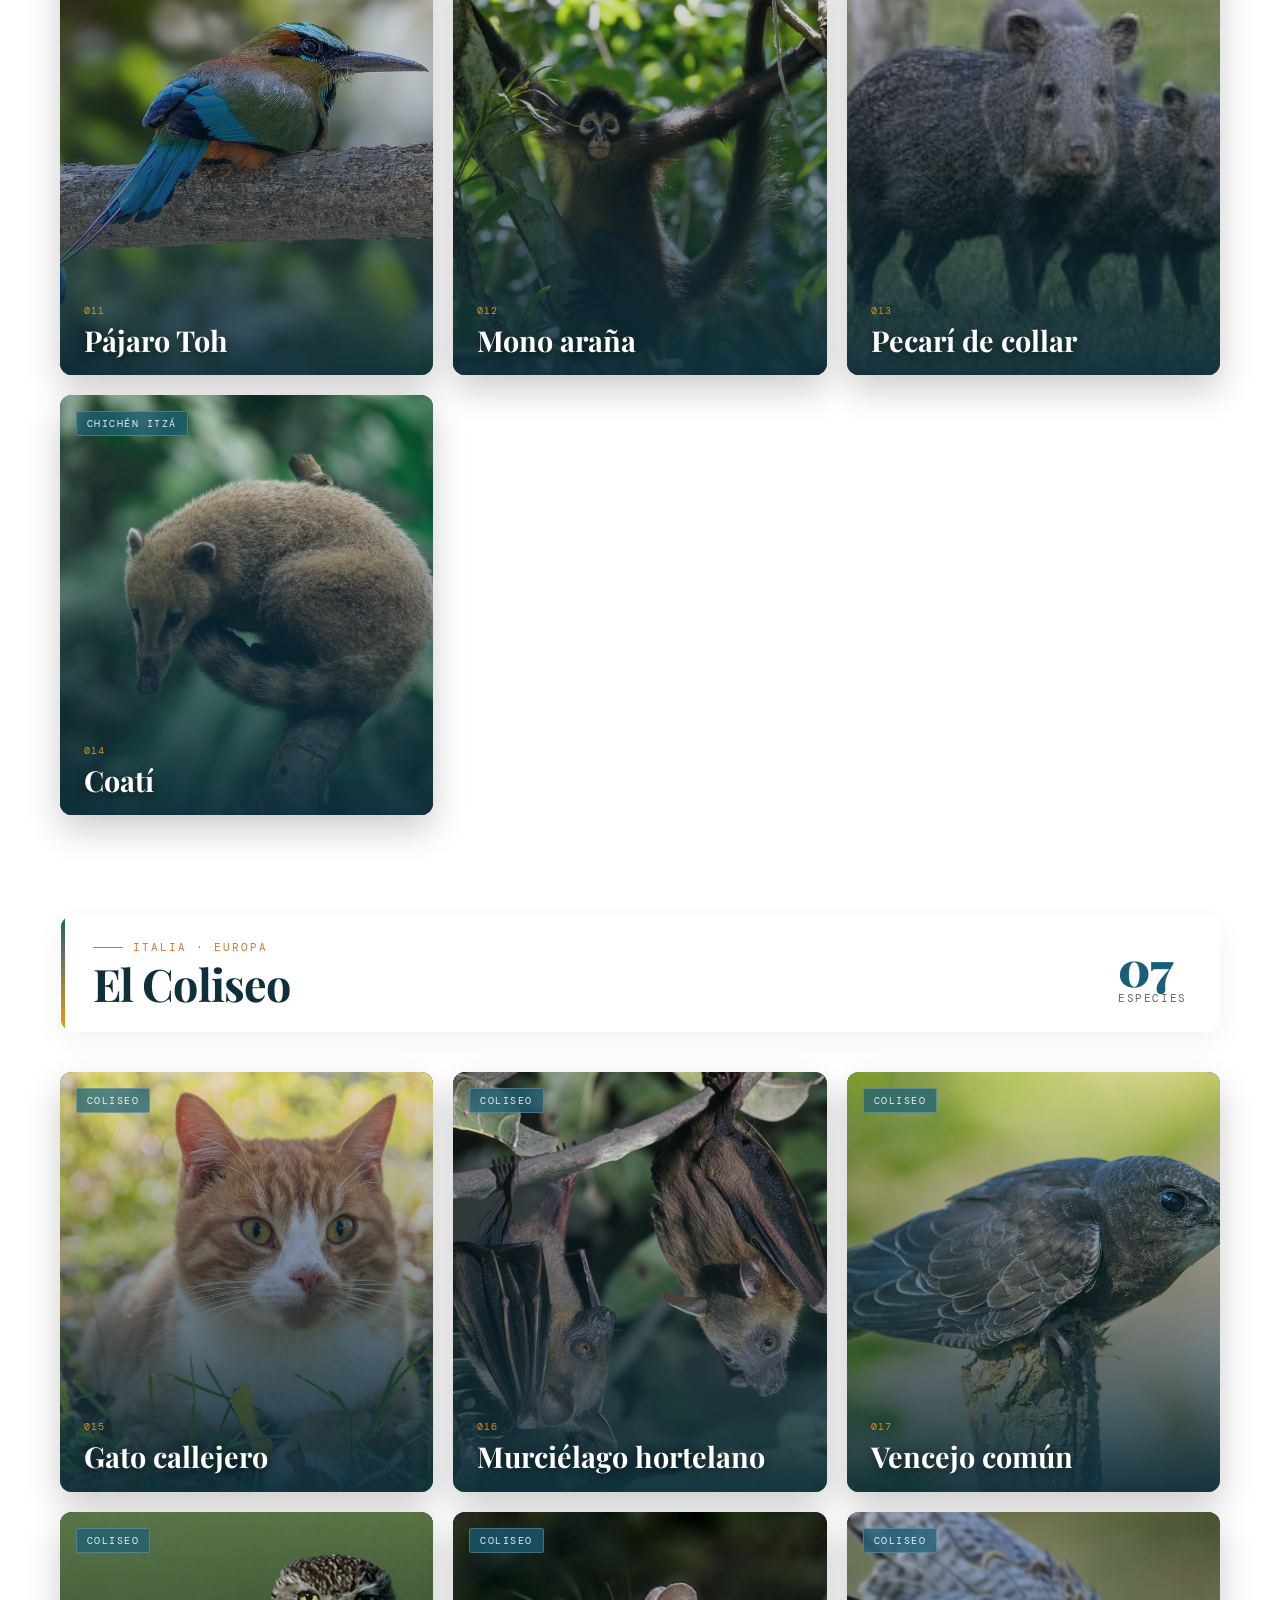
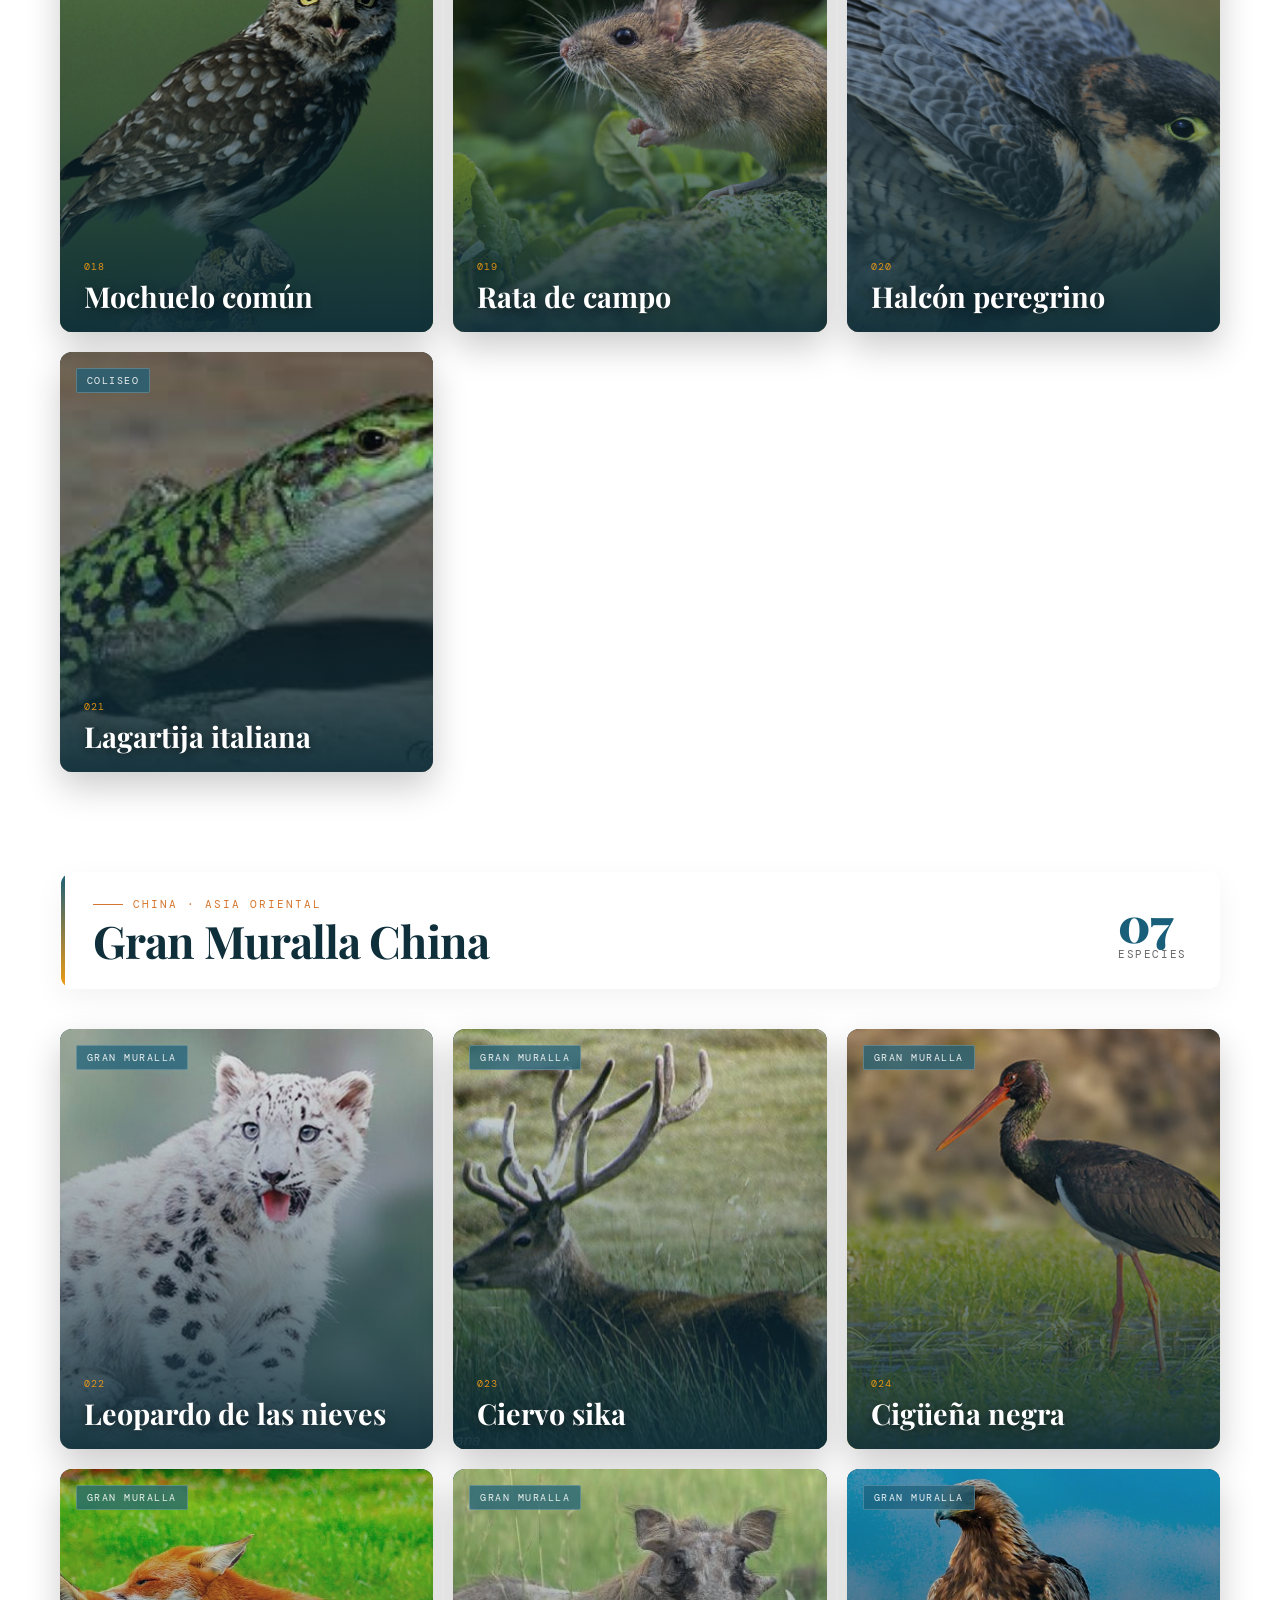
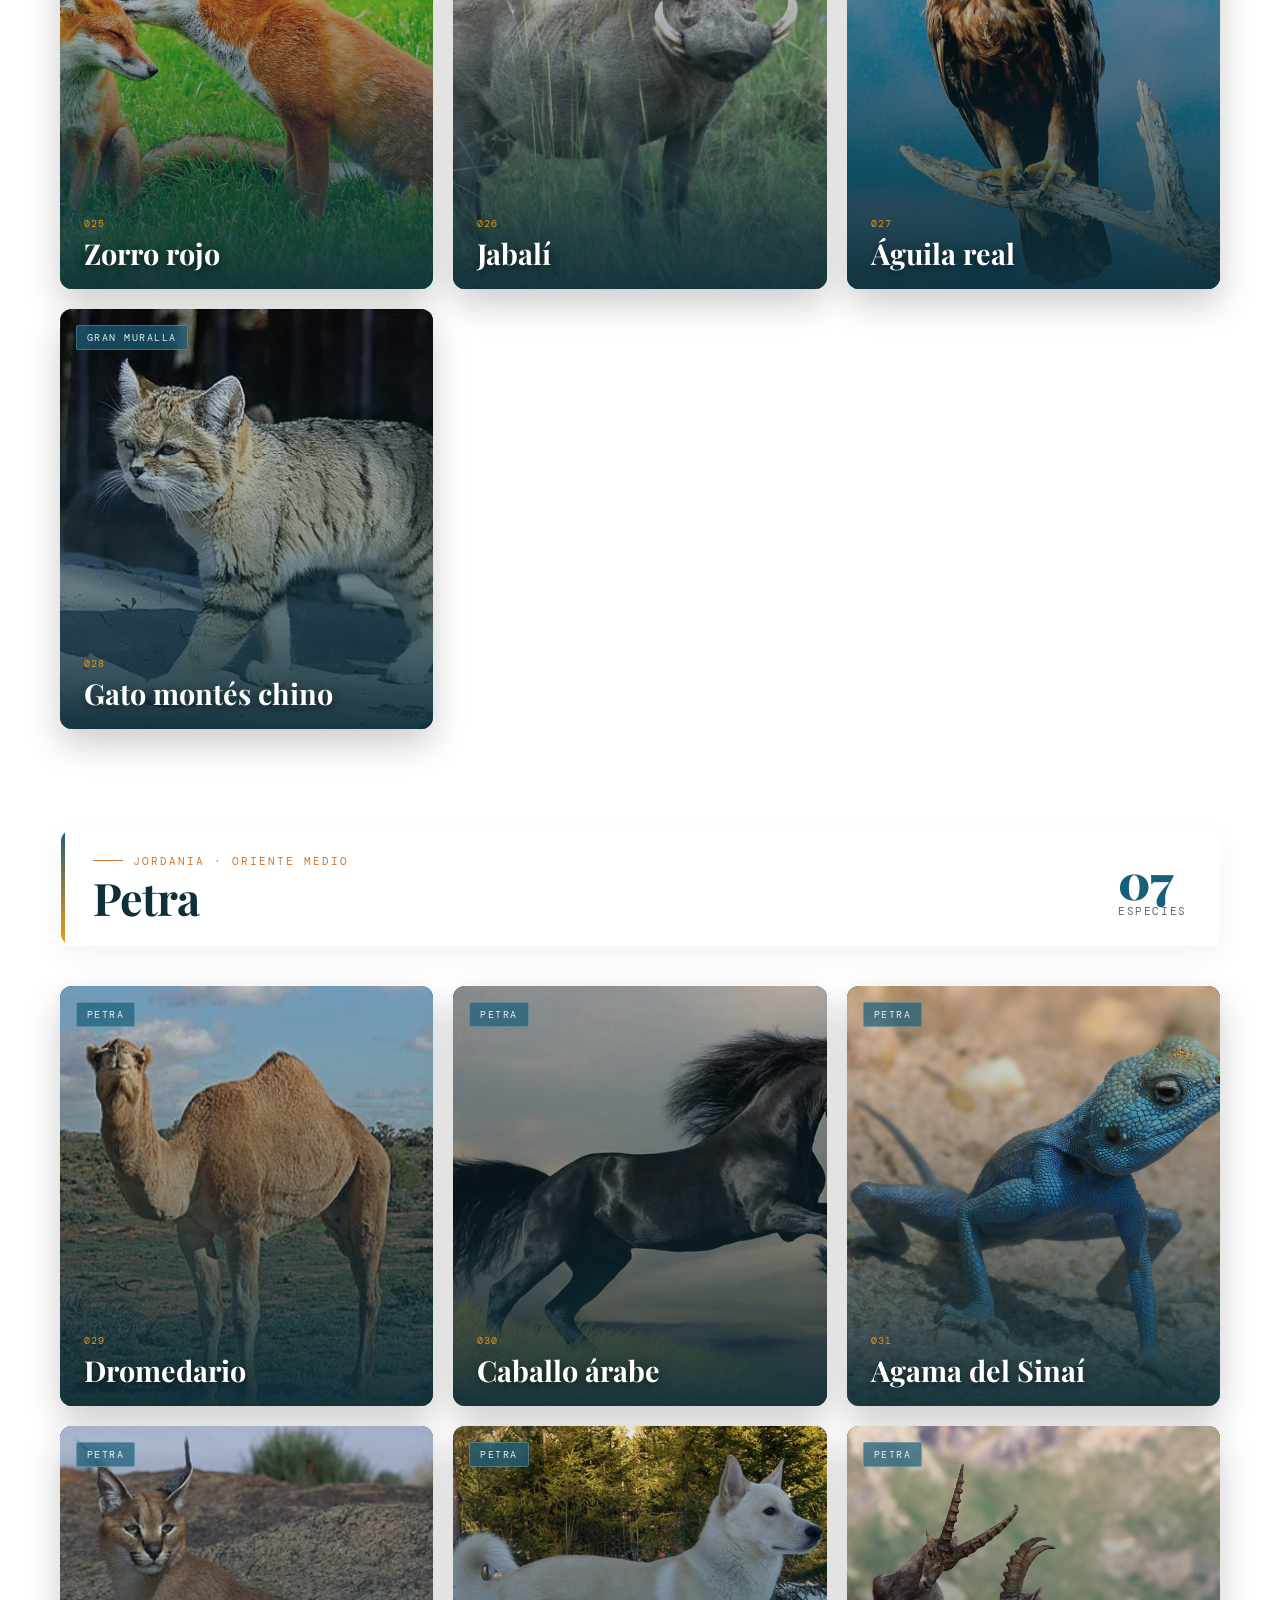
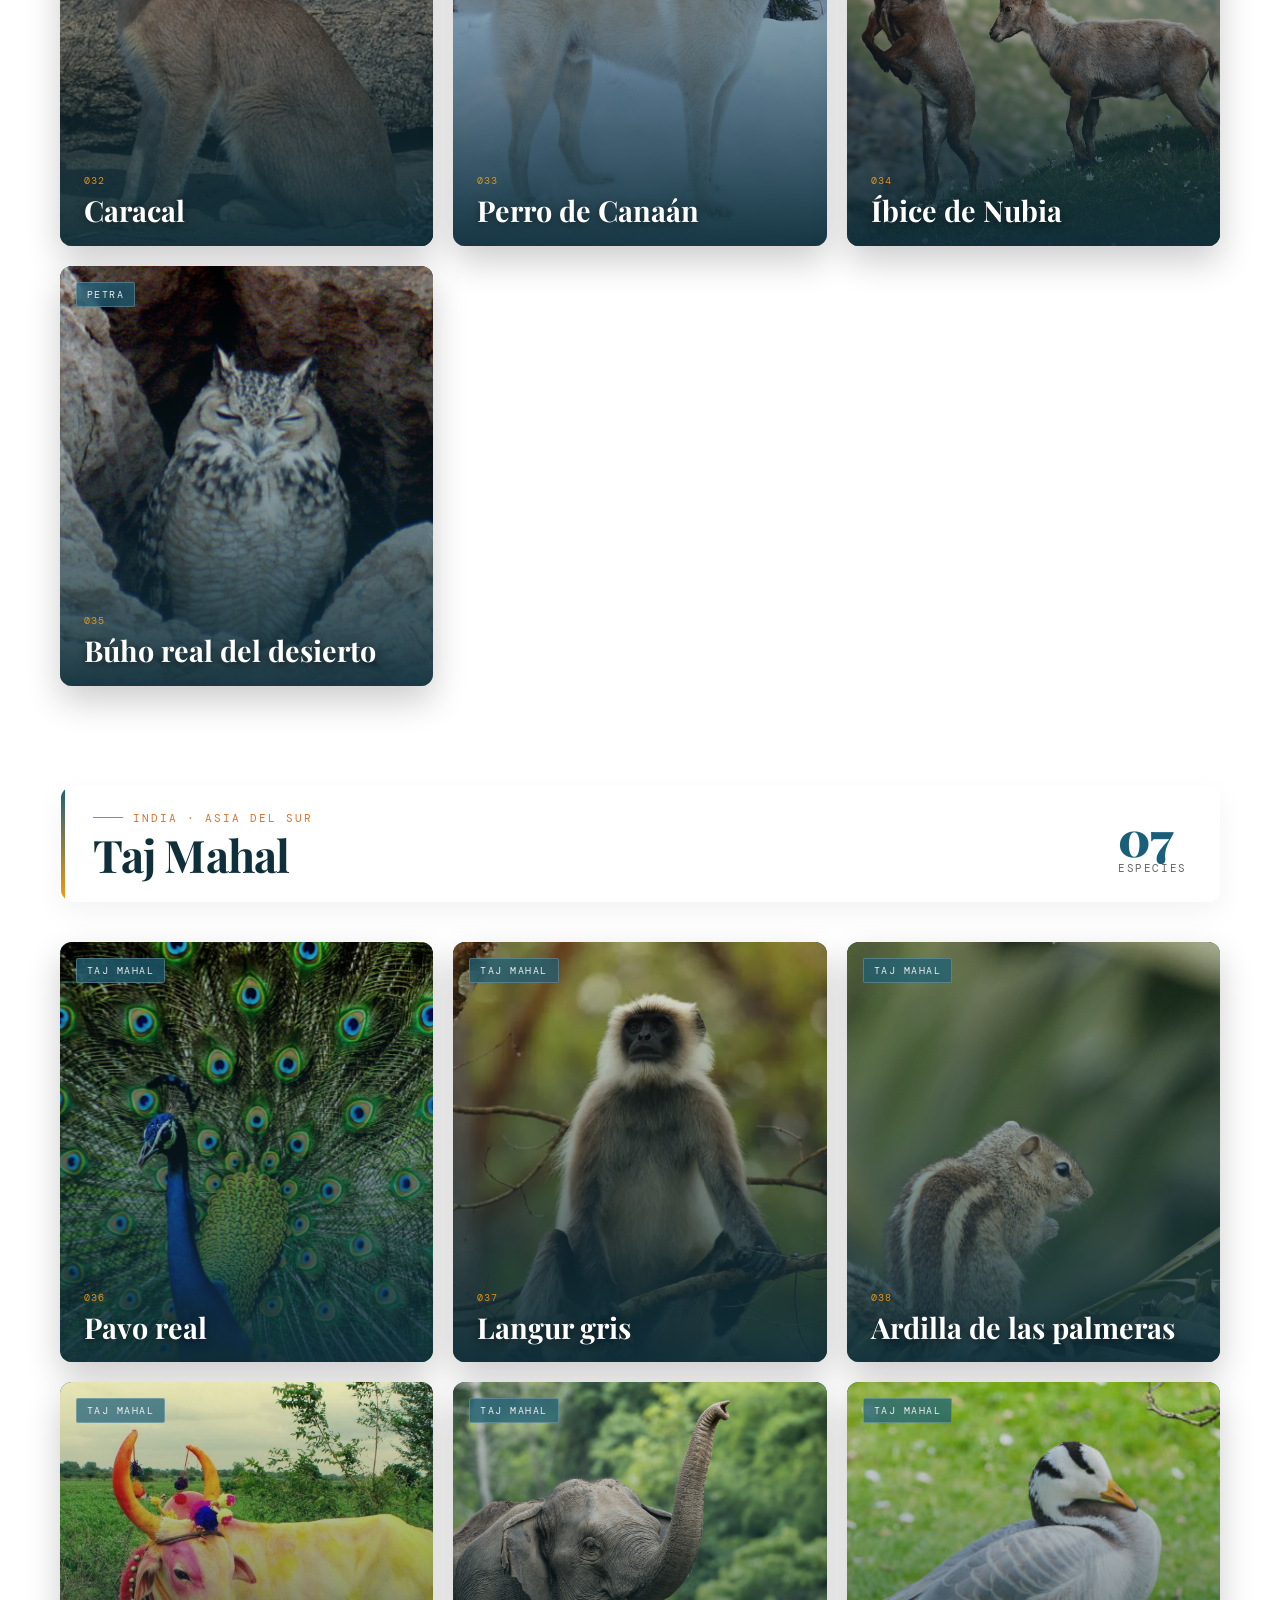
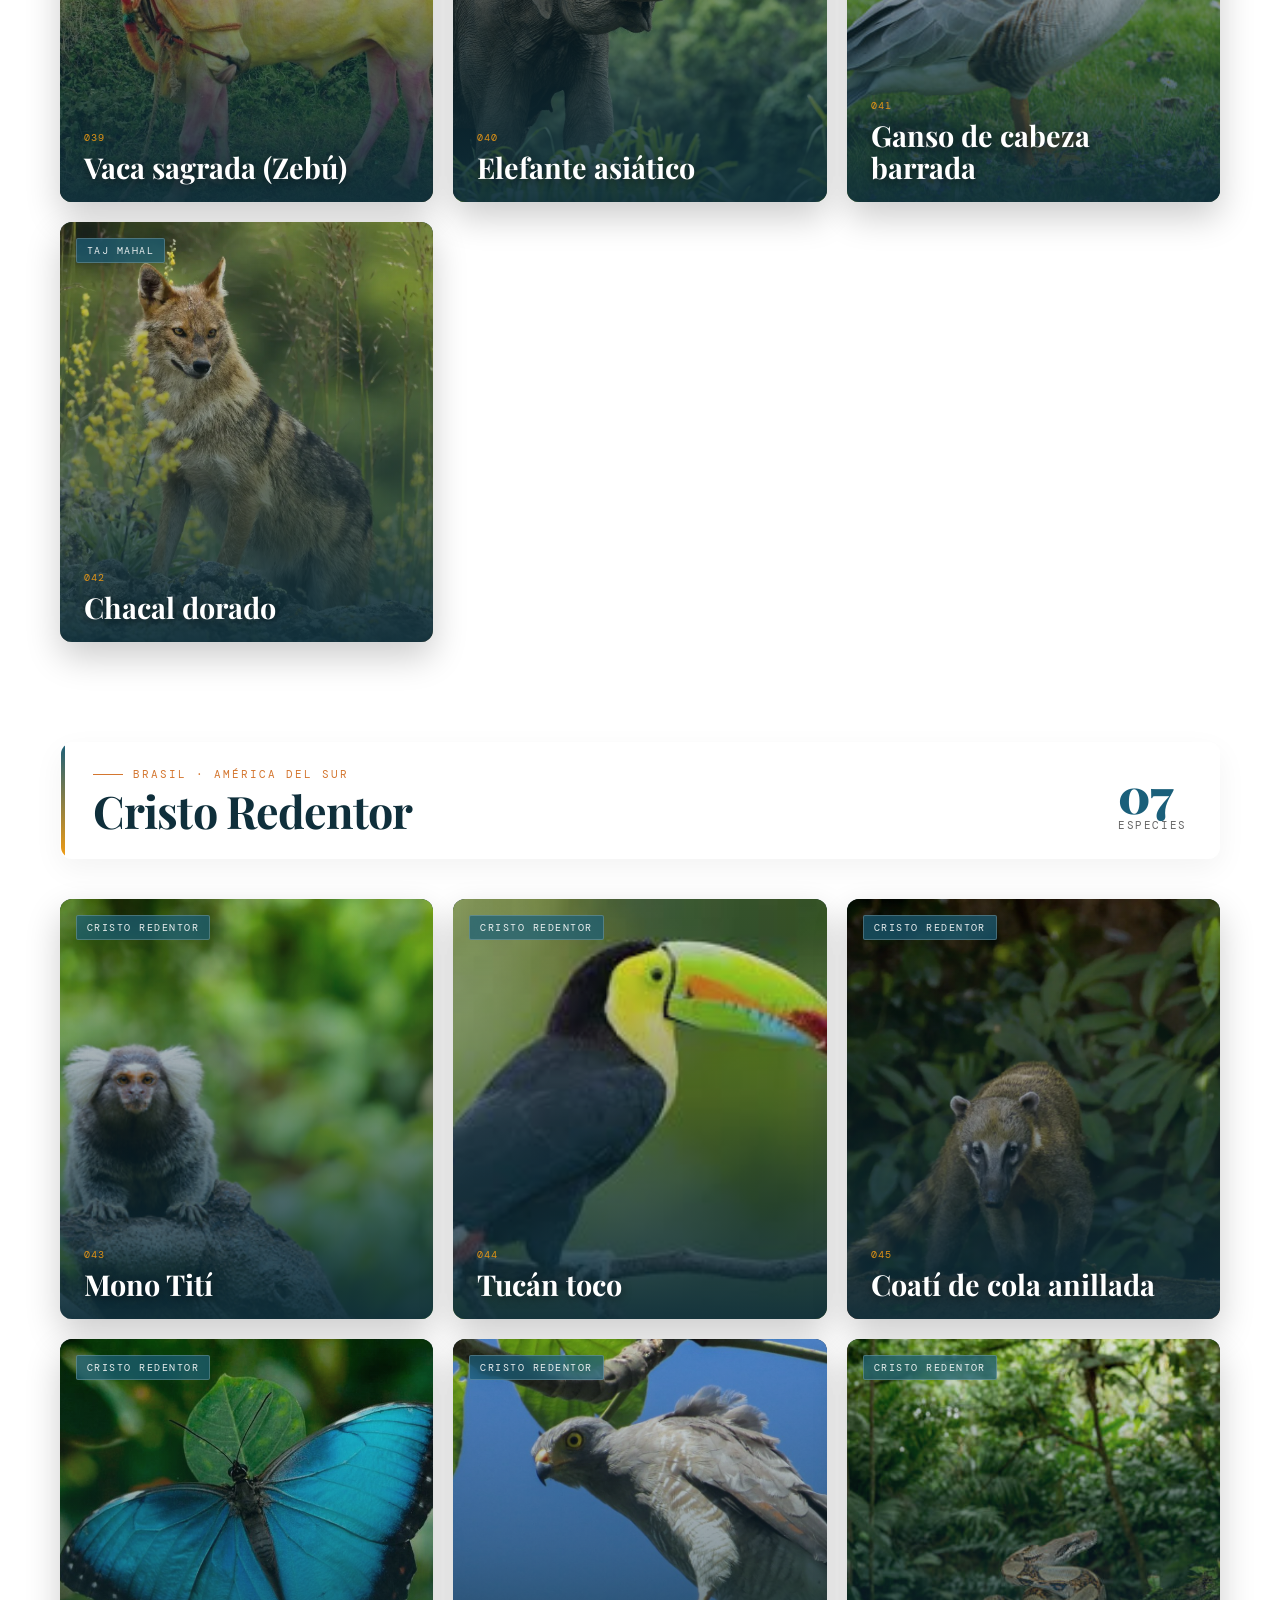
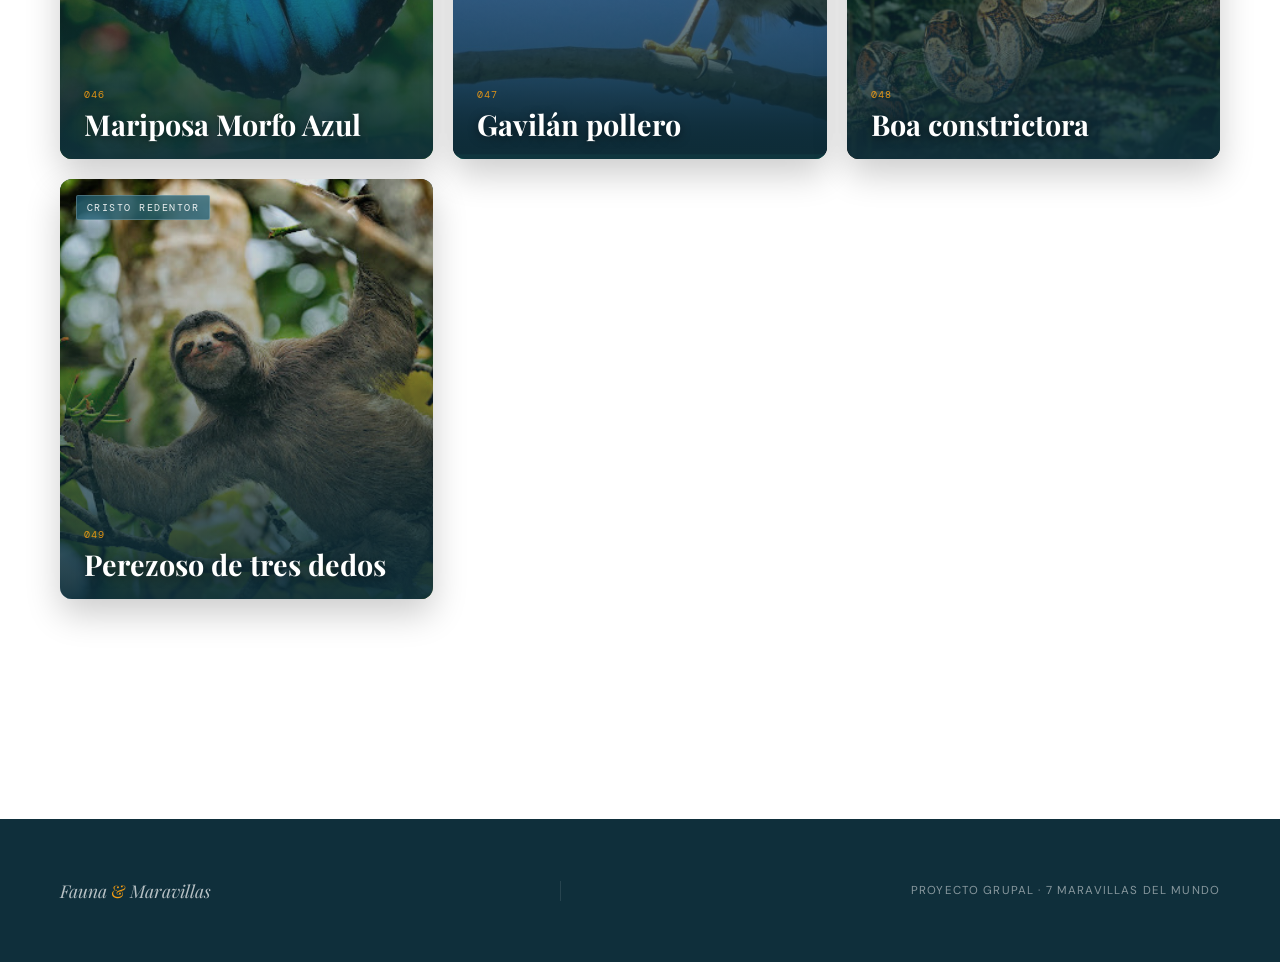
==== commit abdd4e4b: "Cambiando nombre a la opción en los html" ====
--- a/animales.html
+++ b/animales.html
@@ -27,7 +27,7 @@
     <nav id="navMenu">
         <a href="index.html">Inicio</a>
         <a href="maravillas.html">Maravillas</a>
-        <a href="animales.html" class="active">Animales</a>
+        <a href="animales.html" class="active">Fauna</a>
         <a href="gastronomia.html">Gastronomía</a>
         <a href="vuelos.html">Vuelos</a>
     </nav>
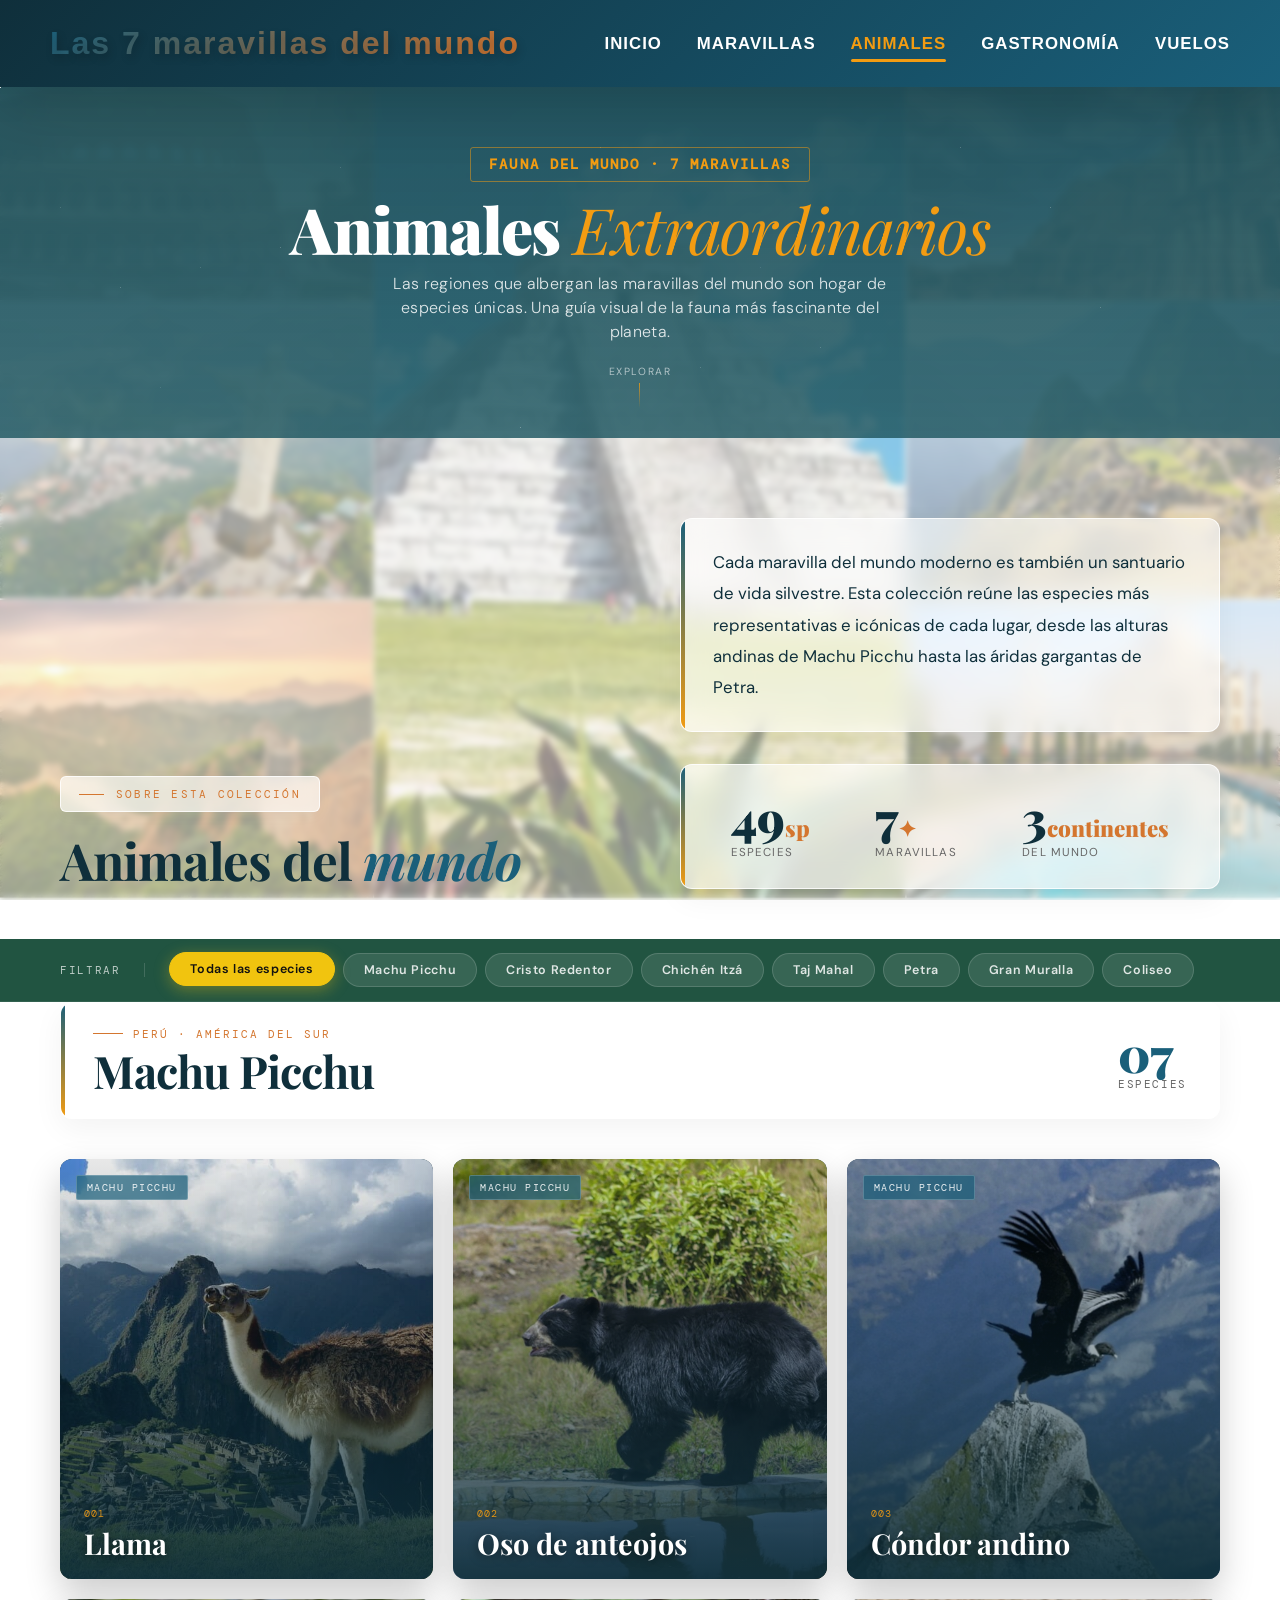
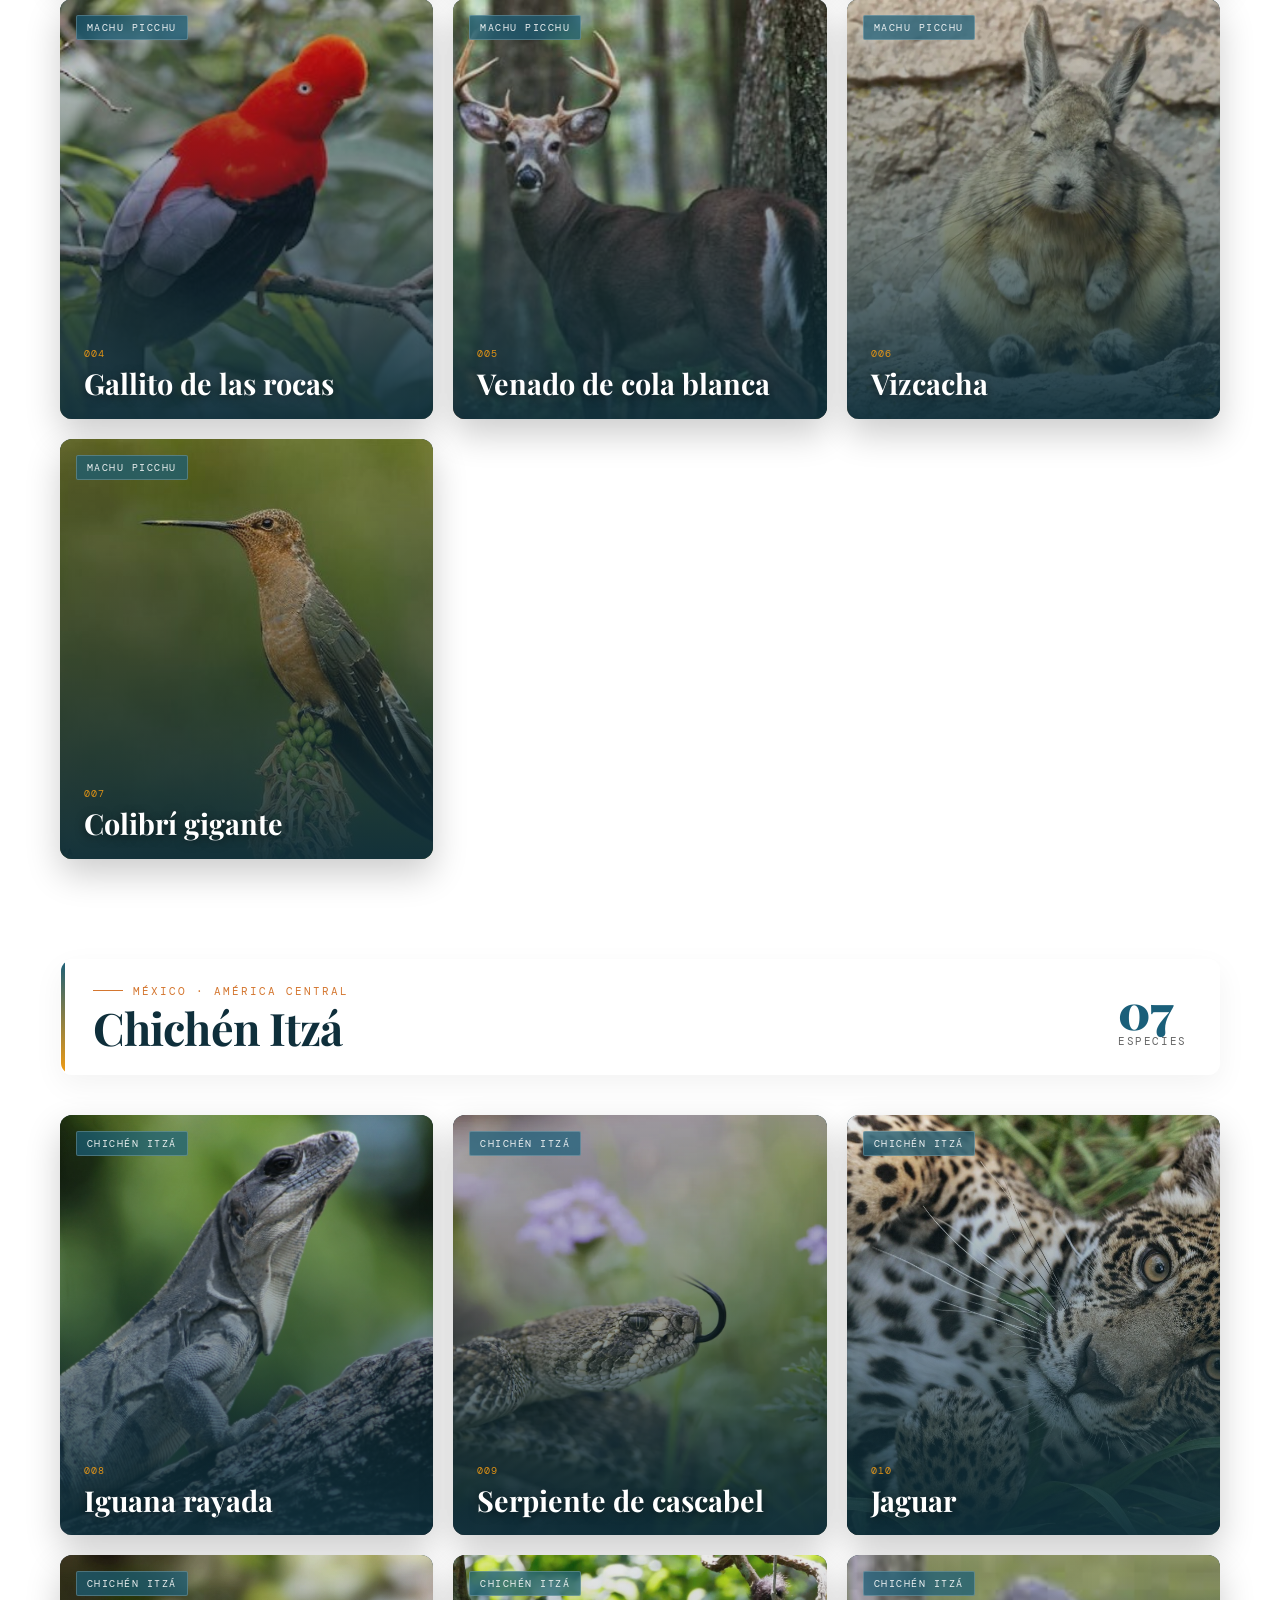
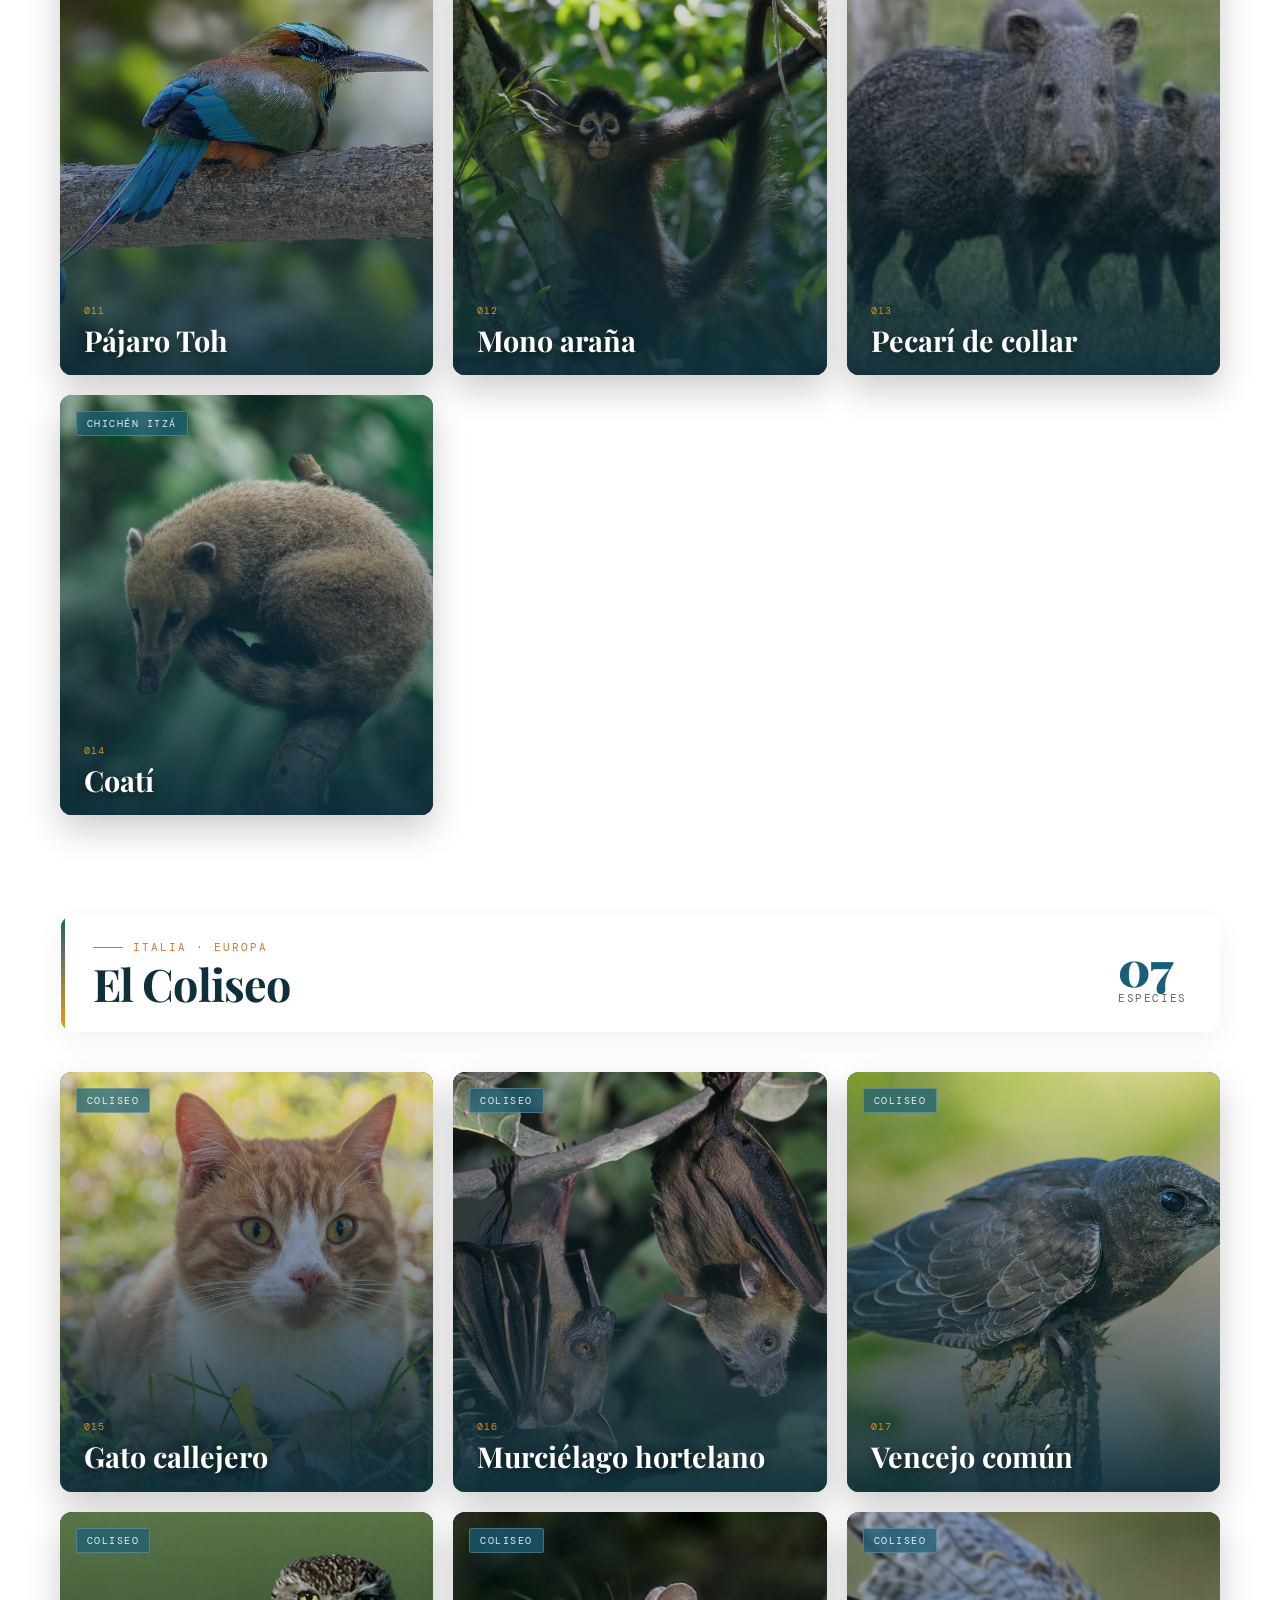
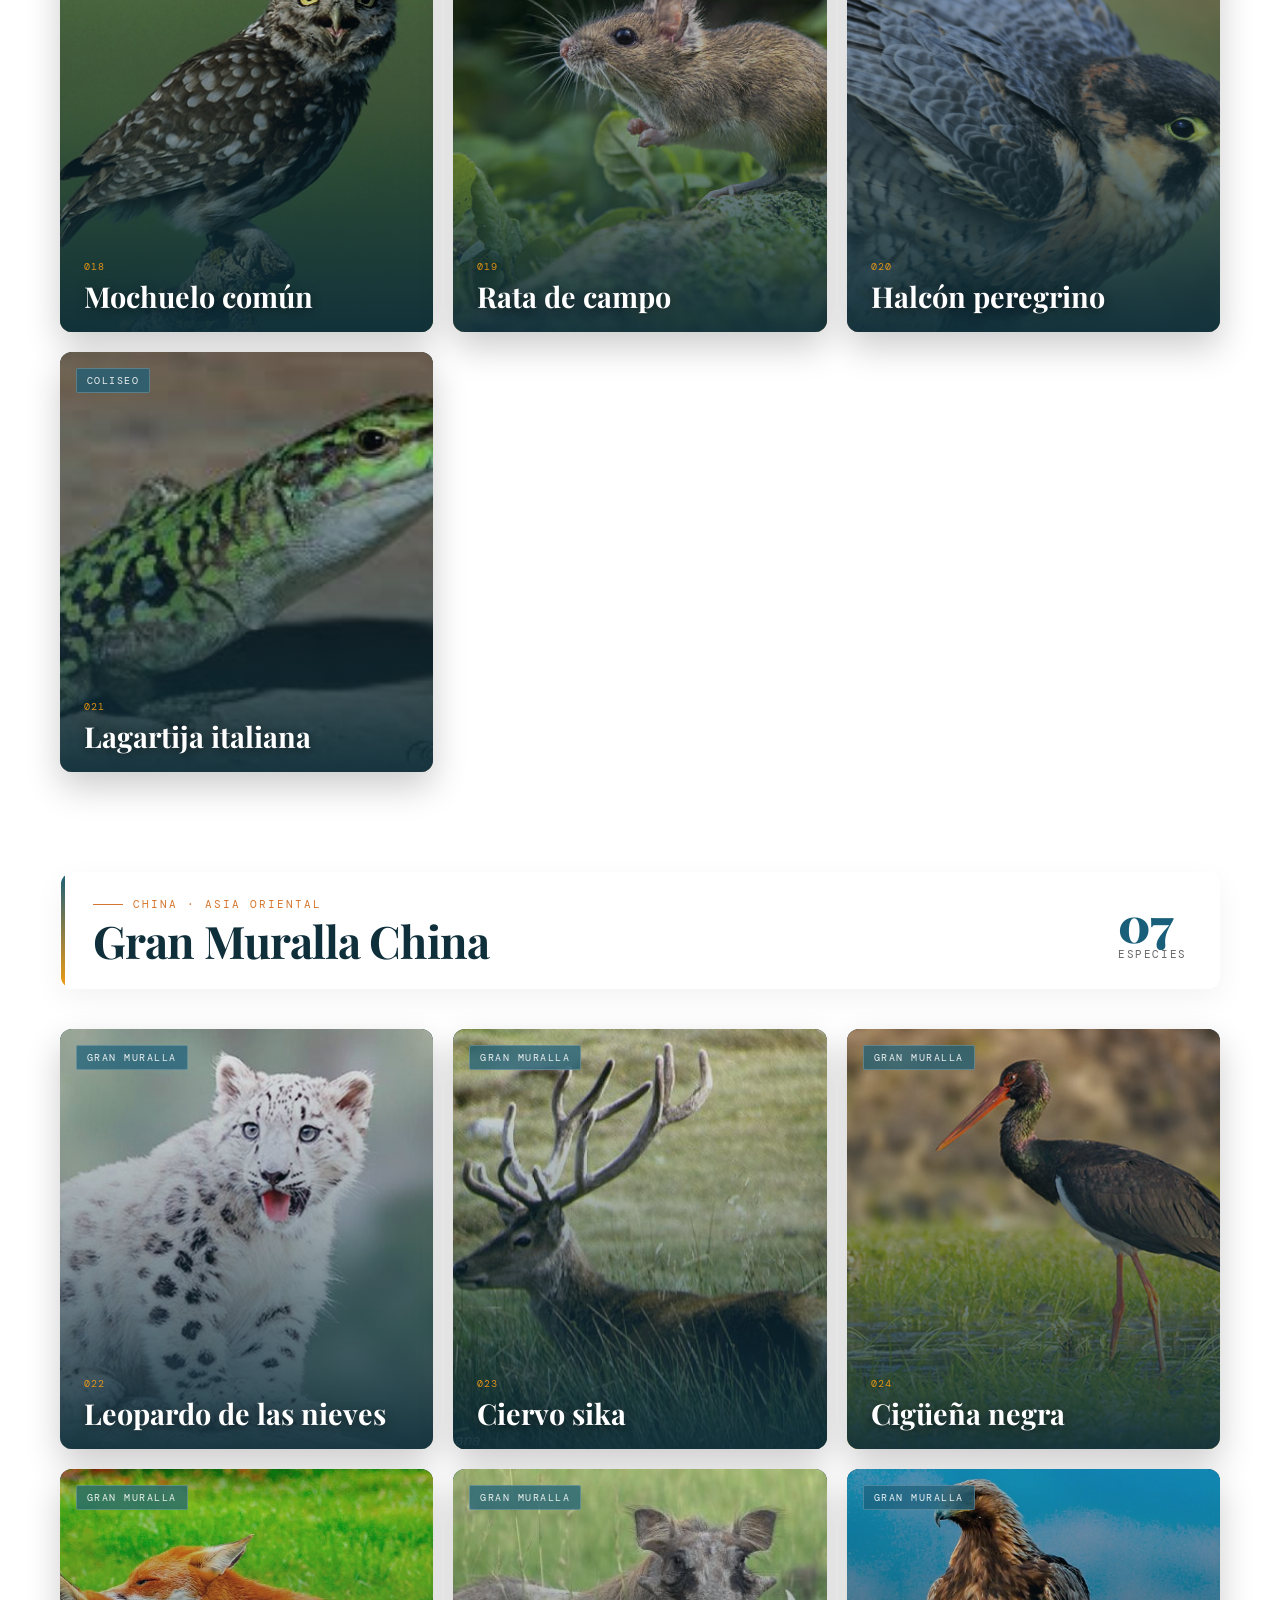
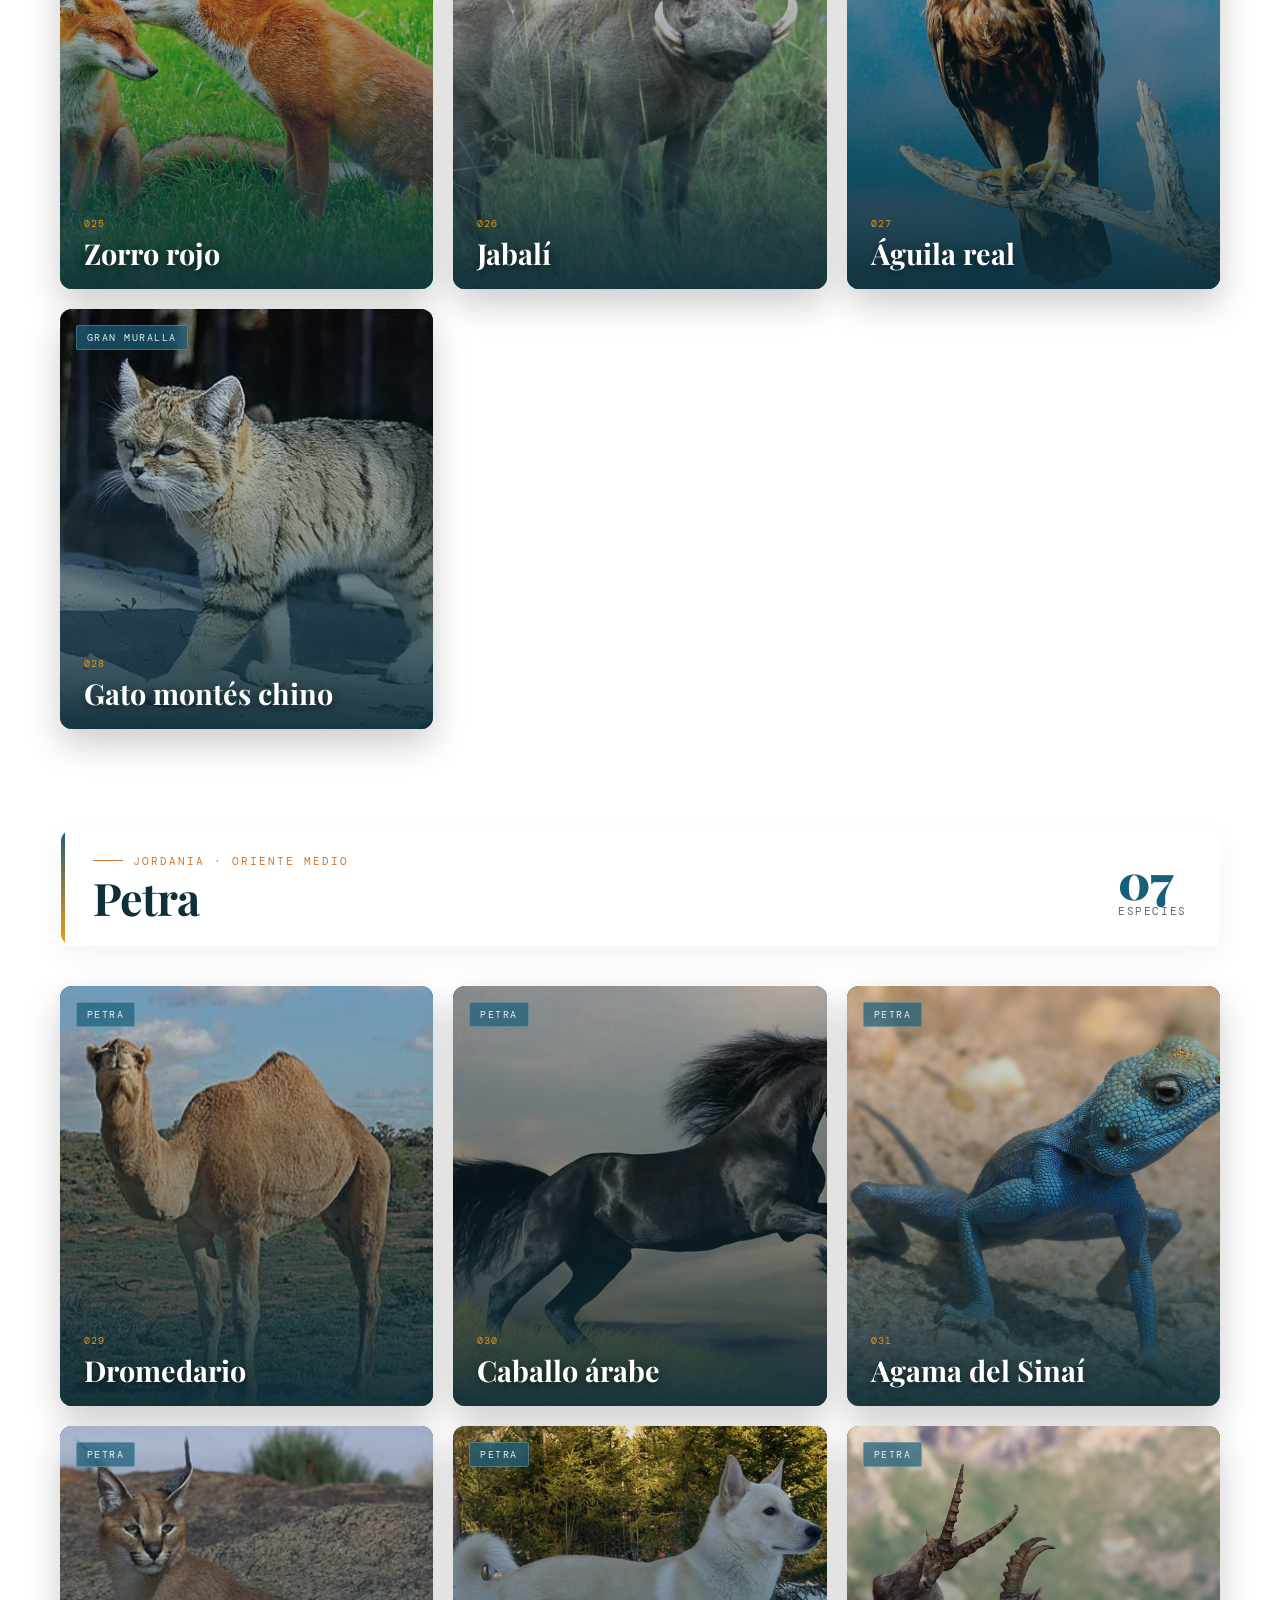
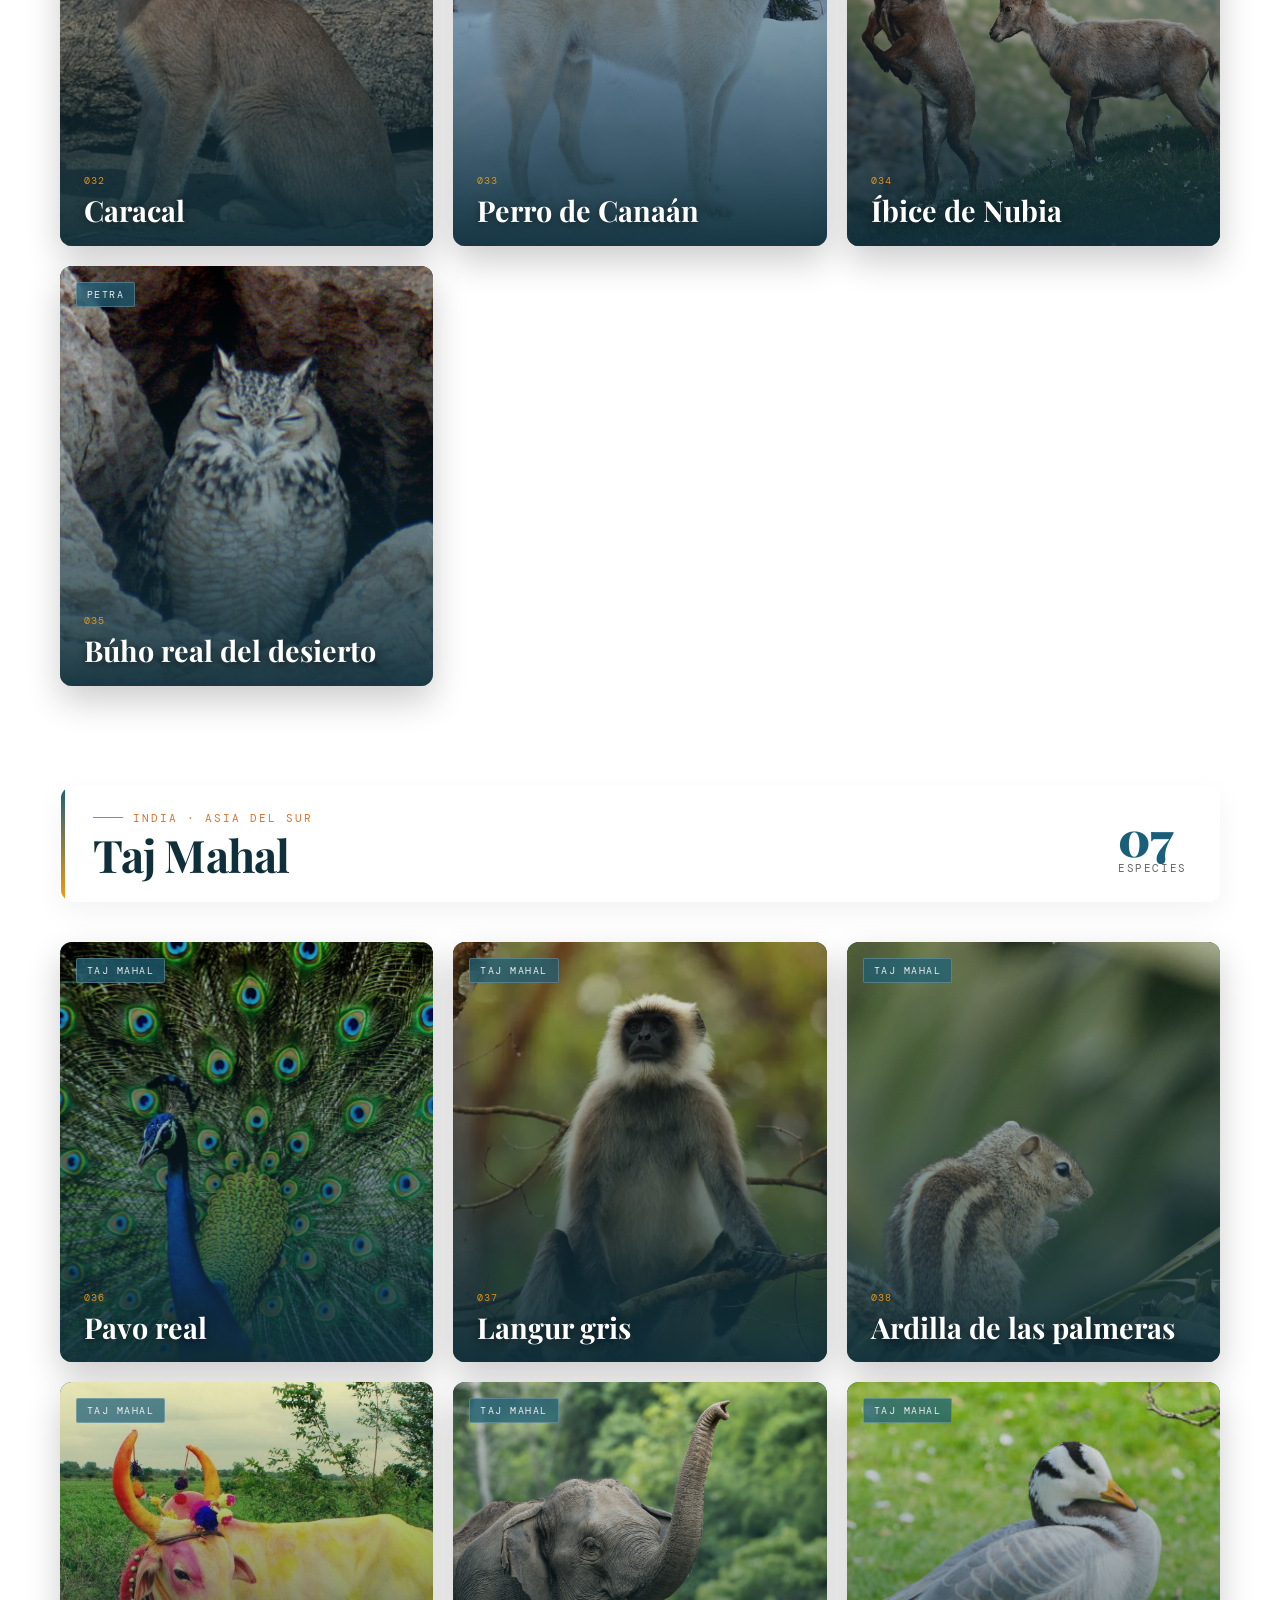
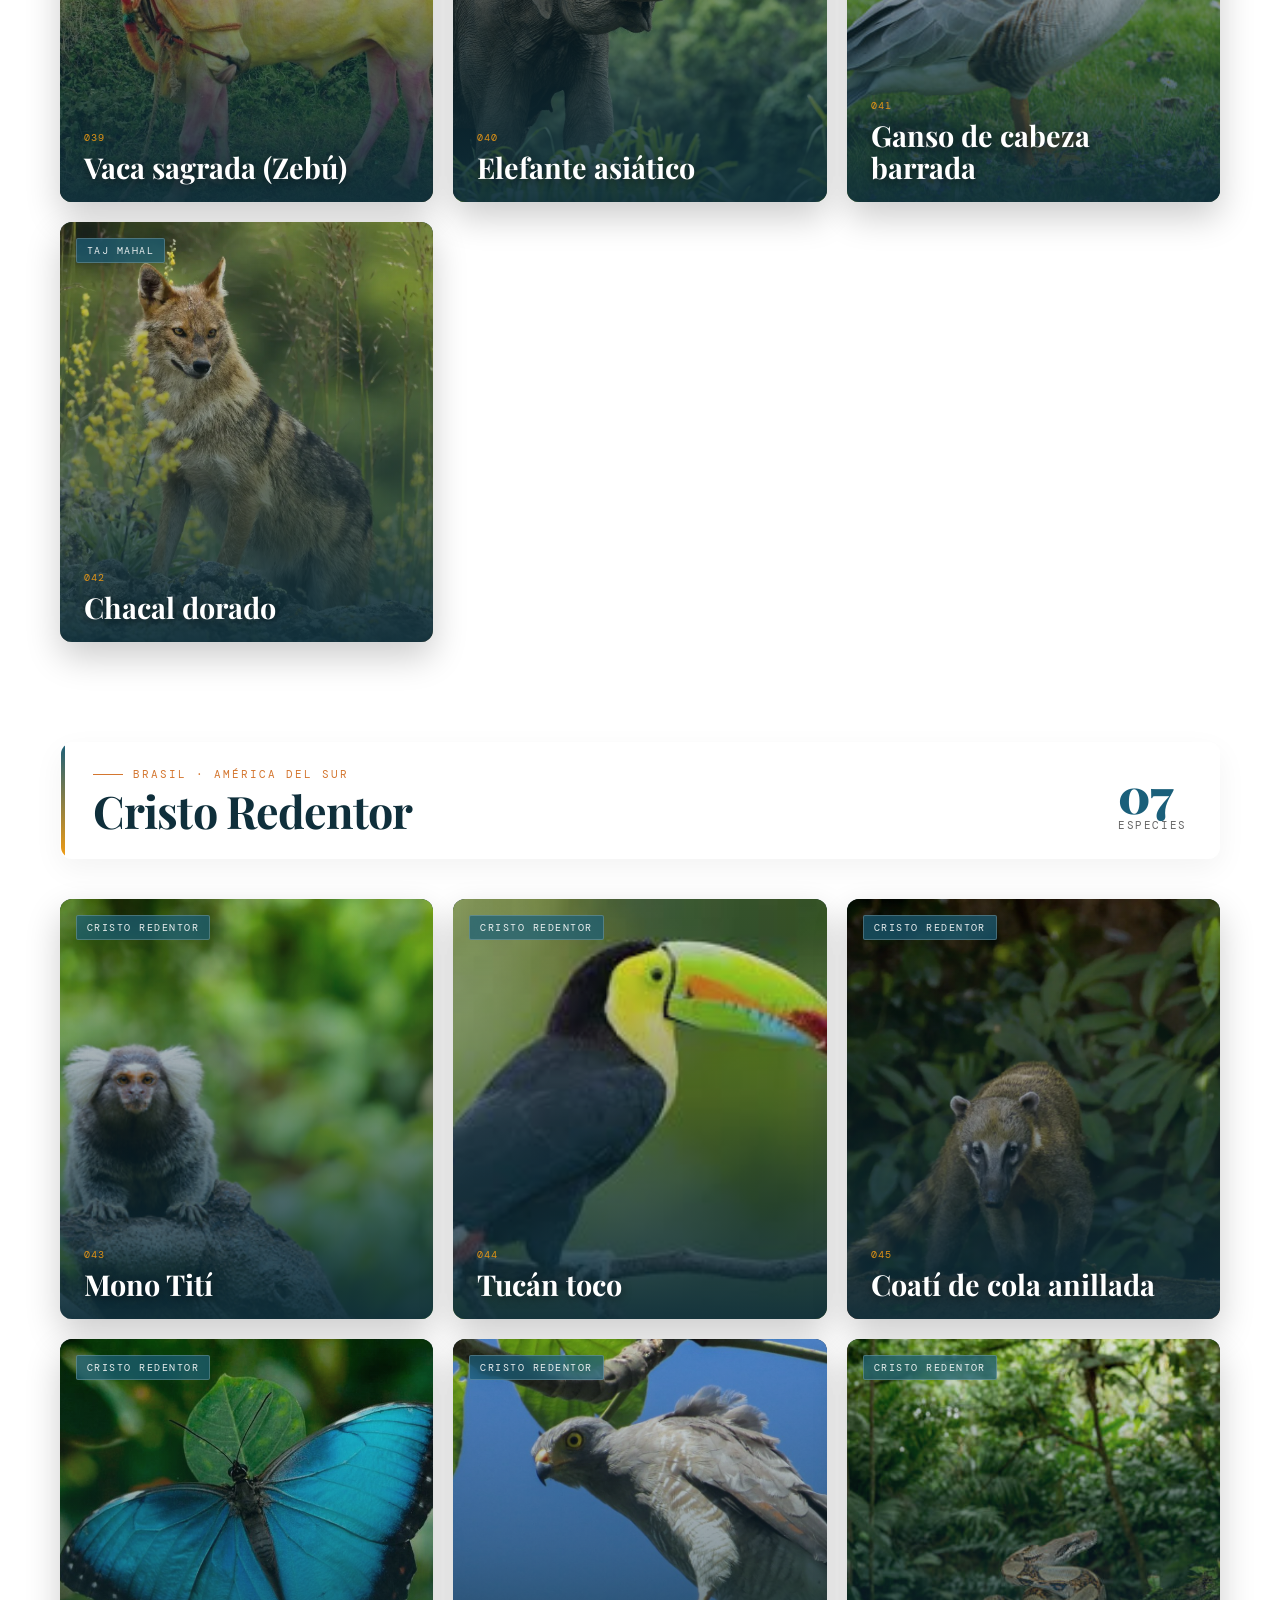
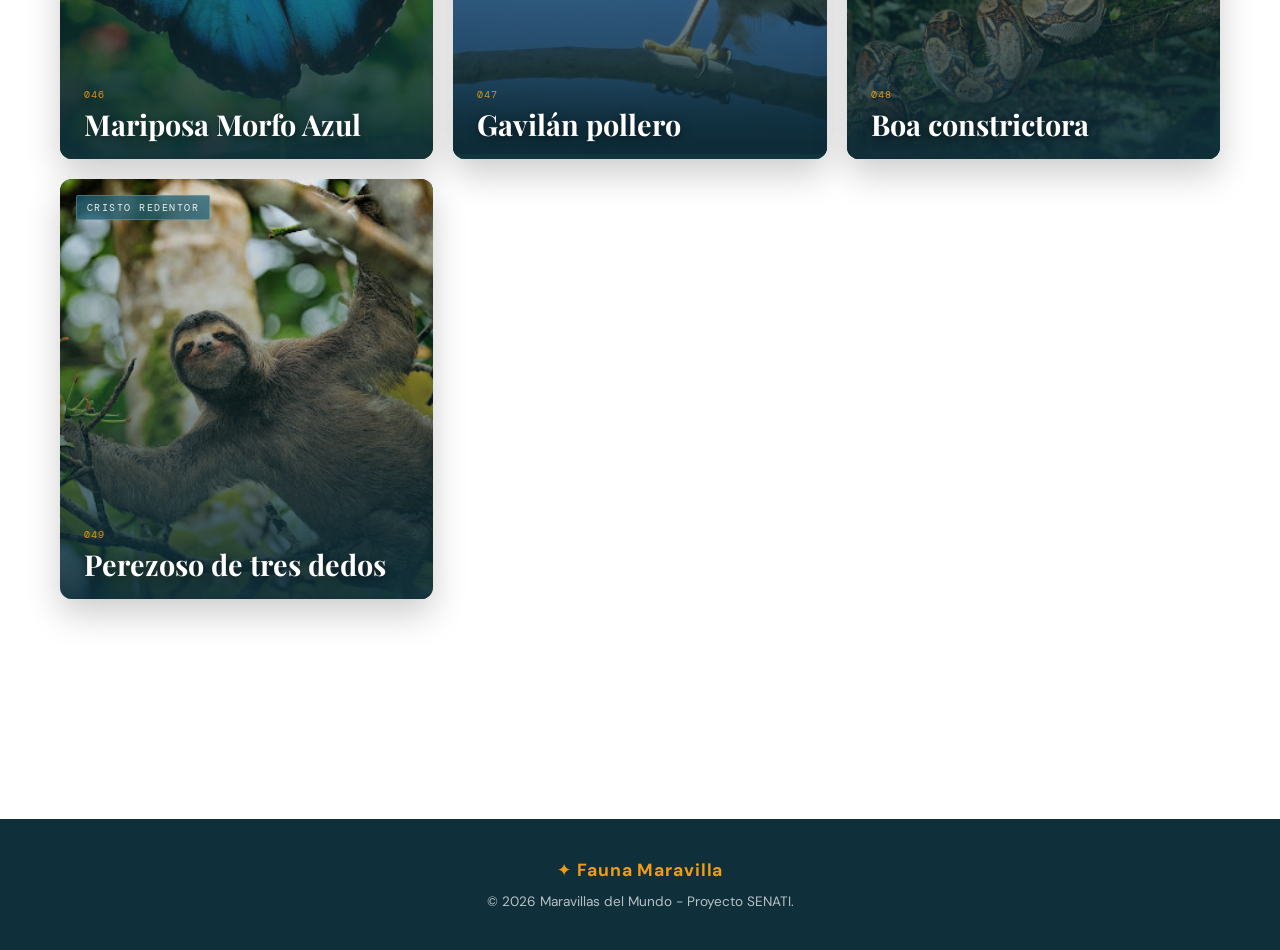
==== commit 66c5452b: "modificación de animales.html" ====
--- a/animales.html
+++ b/animales.html
@@ -1,542 +1,976 @@
 <!DOCTYPE html>
 <html lang="es">
+
 <head>
-    <meta charset="UTF-8">
-    <meta name="viewport" content="width=device-width, initial-scale=1.0">
-    <title>Fauna de las Maravillas</title>
-    <link rel="preconnect" href="https://fonts.googleapis.com">
-    <link rel="preconnect" href="https://fonts.gstatic.com" crossorigin>
-    <link href="https://fonts.googleapis.com/css2?family=Playfair+Display:ital,wght@0,400;0,700;0,900;1,400;1,700&family=DM+Sans:ital,wght@0,300;0,400;0,500;1,300&family=DM+Mono:wght@400;500&display=swap" rel="stylesheet">
-    <link rel="stylesheet" href="css/animales.css">
+  <meta charset="UTF-8">
+  <meta name="viewport" content="width=device-width, initial-scale=1.0">
+  <title>Fauna de las Maravillas</title>
+  <link rel="preconnect" href="https://fonts.googleapis.com">
+  <link rel="preconnect" href="https://fonts.gstatic.com" crossorigin>
+  <link
+    href="https://fonts.googleapis.com/css2?family=Playfair+Display:ital,wght@0,400;0,700;0,900;1,400;1,700&family=DM+Sans:ital,wght@0,300;0,400;0,500;1,300&family=DM+Mono:wght@400;500&display=swap"
+    rel="stylesheet">
+  <link rel="stylesheet" href="css/animales.css">
 </head>
+
 <body>
 
-<div class="cursor" id="cursor"></div>
-<div class="cursor-ring" id="cursorRing"></div>
-
-<div class="progress-bar"><div class="progress-fill" id="progressFill"></div></div>
-
-<!-- HEADER IGUAL AL DE GASTRONOMÍA E INDEX -->
-<header id="mainHeader">
+  <div class="cursor" id="cursor"></div>
+  <div class="cursor-ring" id="cursorRing"></div>
+
+  <div class="progress-bar">
+    <div class="progress-fill" id="progressFill"></div>
+  </div>
+
+  <!-- HEADER IGUAL AL DE GASTRONOMÍA E INDEX -->
+  <header id="mainHeader">
     <h1>Las 7 maravillas del mundo</h1>
 
     <button class="hamburger" id="hamburger" aria-label="Menú">
-        <span></span><span></span><span></span>
+      <span></span><span></span><span></span>
     </button>
 
     <nav id="navMenu">
-        <a href="index.html">Inicio</a>
-        <a href="maravillas.html">Maravillas</a>
-        <a href="animales.html" class="active">Fauna</a>
-        <a href="gastronomia.html">Gastronomía</a>
-        <a href="vuelos.html">Vuelos</a>
+      <a href="index.html">Inicio</a>
+      <a href="maravillas.html">Maravillas</a>
+      <a href="animales.html" class="active">Animales</a>
+      <a href="gastronomia.html">Gastronomía</a>
+      <a href="vuelos.html">Vuelos</a>
     </nav>
-</header>
-
-<section class="hero">
-  <div class="hero-bg"></div>
-  <div class="hero-particles"></div>
-  <div class="hero-content">
-    <span class="hero-eyebrow">Fauna del Mundo · 7 Maravillas</span>
-    <h1 class="hero-title">
-      Animales <em>Extraordinarios</em>
-    </h1>
-    <p class="hero-subtitle">Las regiones que albergan las maravillas del mundo son hogar de especies únicas. Una guía visual de la fauna más fascinante del planeta.</p>
-    <div class="hero-scroll">
-      <span>Explorar</span>
-      <div class="hero-scroll-line"></div>
+  </header>
+
+  <section class="hero">
+    <div class="hero-bg"></div>
+    <div class="hero-particles"></div>
+    <div class="hero-content">
+      <span class="hero-eyebrow">Fauna del Mundo · 7 Maravillas</span>
+      <h1 class="hero-title">
+        Animales <em>Extraordinarios</em>
+      </h1>
+      <p class="hero-subtitle">Las regiones que albergan las maravillas del mundo son hogar de especies únicas. Una guía
+        visual de la fauna más fascinante del planeta.</p>
+      <div class="hero-scroll">
+        <span>Explorar</span>
+        <div class="hero-scroll-line"></div>
+      </div>
+    </div>
+  </section>
+
+  <main>
+    <section class="intro-section">
+      <div class="intro-inner">
+        <div>
+          <div class="intro-label">Sobre esta colección</div>
+          <h2 class="intro-heading">Animales del <em>mundo</em></h2>
+        </div>
+        <div>
+          <p class="intro-text">Cada maravilla del mundo moderno es también un santuario de vida silvestre. Esta
+            colección reúne las especies más representativas e icónicas de cada lugar, desde las alturas andinas de
+            Machu Picchu hasta las áridas gargantas de Petra.</p>
+          <div class="intro-stats">
+            <div>
+              <div class="intro-stat-num">49<span>sp</span></div>
+              <div class="intro-stat-label">Especies</div>
+            </div>
+            <div>
+              <div class="intro-stat-num">7<span>✦</span></div>
+              <div class="intro-stat-label">Maravillas</div>
+            </div>
+            <div>
+              <div class="intro-stat-num">3<span>continentes</span></div>
+              <div class="intro-stat-label">del mundo</div>
+            </div>
+          </div>
+        </div>
+      </div>
+    </section>
+
+    <div class="filter-bar" id="filterBar">
+      <span class="filter-label">Filtrar</span>
+      <div class="filter-pills">
+        <button class="filter-pill active" data-filter="">Todas las especies</button>
+        <button class="filter-pill" data-filter="machu-picchu">Machu Picchu</button>
+        <button class="filter-pill" data-filter="cristo-redentor">Cristo Redentor</button>
+        <button class="filter-pill" data-filter="chichen-itza">Chichén Itzá</button>
+        <button class="filter-pill" data-filter="taj-mahal">Taj Mahal</button>
+        <button class="filter-pill" data-filter="petra">Petra</button>
+        <button class="filter-pill" data-filter="gran-muralla">Gran Muralla</button>
+        <button class="filter-pill" data-filter="coliseo">Coliseo</button>
+      </div>
+    </div>
+
+    <div class="gallery" id="gallery">
+
+      <div class="maravilla-grupo" data-grupo="machu-picchu">
+        <div class="grupo-header">
+          <div class="grupo-meta">
+            <div class="grupo-pais">Perú · América del Sur</div>
+            <h2 class="grupo-nombre">Machu Picchu</h2>
+          </div>
+          <div>
+            <div class="grupo-count-num">07</div>
+            <div class="grupo-count">especies</div>
+          </div>
+        </div>
+        <div class="animales-grid">
+          <article class="animal-card" data-id="llama-machu">
+            <div class="card-media"><img src="assets/imagnes%20animales/llama_in_machu_picchu.jpg" alt="Llama"
+                loading="lazy"></div>
+            <div class="card-overlay"></div>
+            <div class="card-tag">Machu Picchu</div>
+            <div class="card-content">
+              <div class="card-number">001</div>
+              <h3 class="card-name">Llama</h3>
+              <p class="card-desc">El animal más icónico; verás muchas pastando libremente en las terrazas de la
+                ciudadela inca.</p>
+              <div class="card-cta">
+                <div class="card-cta-line"></div>Descubrir
+              </div>
+            </div>
+          </article>
+          <article class="animal-card" data-id="oso-machu">
+            <div class="card-media"><img src="assets/imagnes%20animales/Oso%20de%20anteojos.jpg" alt="Oso de anteojos"
+                loading="lazy"></div>
+            <div class="card-overlay"></div>
+            <div class="card-tag">Machu Picchu</div>
+            <div class="card-content">
+              <div class="card-number">002</div>
+              <h3 class="card-name">Oso de anteojos</h3>
+              <p class="card-desc">El único oso de Sudamérica, habita en los bosques nubosos que rodean las ruinas.</p>
+              <div class="card-cta">
+                <div class="card-cta-line"></div>Descubrir
+              </div>
+            </div>
+          </article>
+          <article class="animal-card" data-id="condor-machu">
+            <div class="card-media"><img src="assets/imagnes%20animales/C%C3%B3ndor%20andino.png" alt="Cóndor andino"
+                loading="lazy"></div>
+            <div class="card-overlay"></div>
+            <div class="card-tag">Machu Picchu</div>
+            <div class="card-content">
+              <div class="card-number">003</div>
+              <h3 class="card-name">Cóndor andino</h3>
+              <p class="card-desc">Ave sagrada que sobrevuela las cumbres de los Andes con una envergadura colosal.</p>
+              <div class="card-cta">
+                <div class="card-cta-line"></div>Descubrir
+              </div>
+            </div>
+          </article>
+          <article class="animal-card" data-id="gallito-machu">
+            <div class="card-media"><img src="assets/imagnes%20animales/Gallito%20de%20las%20rocas.jpg"
+                alt="Gallito de las rocas" loading="lazy"></div>
+            <div class="card-overlay"></div>
+            <div class="card-tag">Machu Picchu</div>
+            <div class="card-content">
+              <div class="card-number">004</div>
+              <h3 class="card-name">Gallito de las rocas</h3>
+              <p class="card-desc">El ave nacional del Perú, de un rojo brillante inconfundible en la selva andina.</p>
+              <div class="card-cta">
+                <div class="card-cta-line"></div>Descubrir
+              </div>
+            </div>
+          </article>
+          <article class="animal-card" data-id="venado-machu">
+            <div class="card-media"><img src="assets/imagnes%20animales/Venado%20de%20cola%20blanca.jpg"
+                alt="Venado de cola blanca" loading="lazy"></div>
+            <div class="card-overlay"></div>
+            <div class="card-tag">Machu Picchu</div>
+            <div class="card-content">
+              <div class="card-number">005</div>
+              <h3 class="card-name">Venado de cola blanca</h3>
+              <p class="card-desc">Se le ve al amanecer en las zonas boscosas del Santuario Histórico.</p>
+              <div class="card-cta">
+                <div class="card-cta-line"></div>Descubrir
+              </div>
+            </div>
+          </article>
+          <article class="animal-card" data-id="vizcacha-machu">
+            <div class="card-media"><img src="assets/imagnes%20animales/Vizcacha.webp" alt="Vizcacha" loading="lazy">
+            </div>
+            <div class="card-overlay"></div>
+            <div class="card-tag">Machu Picchu</div>
+            <div class="card-content">
+              <div class="card-number">006</div>
+              <h3 class="card-name">Vizcacha</h3>
+              <p class="card-desc">Un roedor ágil que parece un conejo, habitante fiel de las terrazas andinas.</p>
+              <div class="card-cta">
+                <div class="card-cta-line"></div>Descubrir
+              </div>
+            </div>
+          </article>
+          <article class="animal-card" data-id="colibri-machu">
+            <div class="card-media"><img src="assets/imagnes%20animales/Colibrí%20gigante.jpg" alt="Colibrí gigante"
+                loading="lazy"></div>
+            <div class="card-overlay"></div>
+            <div class="card-tag">Machu Picchu</div>
+            <div class="card-content">
+              <div class="card-number">007</div>
+              <h3 class="card-name">Colibrí gigante</h3>
+              <p class="card-desc">La especie de colibrí más grande del planeta, un joya alada en los Andes.</p>
+              <div class="card-cta">
+                <div class="card-cta-line"></div>Descubrir
+              </div>
+            </div>
+          </article>
+        </div>
+      </div>
+
+      <div class="maravilla-grupo" data-grupo="chichen-itza">
+        <div class="grupo-header">
+          <div class="grupo-meta">
+            <div class="grupo-pais">México · América Central</div>
+            <h2 class="grupo-nombre">Chichén Itzá</h2>
+          </div>
+          <div>
+            <div class="grupo-count-num">07</div>
+            <div class="grupo-count">especies</div>
+          </div>
+        </div>
+        <div class="animales-grid">
+          <article class="animal-card" data-id="iguana-chichen">
+            <div class="card-media"><img src="assets/imagnes%20animales/Iguana%20rayada.jpeg" alt="Iguana rayada"
+                loading="lazy"></div>
+            <div class="card-overlay"></div>
+            <div class="card-tag">Chichén Itzá</div>
+            <div class="card-content">
+              <div class="card-number">008</div>
+              <h3 class="card-name">Iguana rayada</h3>
+              <p class="card-desc">Cientos de ellas toman el sol sobre las piedras mayas, el lagarto más rápido de la
+                Tierra.</p>
+              <div class="card-cta">
+                <div class="card-cta-line"></div>Descubrir
+              </div>
+            </div>
+          </article>
+          <article class="animal-card" data-id="serpiente-chichen">
+            <div class="card-media"><img src="assets/imagnes%20animales/Serpiente%20de%20cascabel.webp"
+                alt="Serpiente de cascabel" loading="lazy"></div>
+            <div class="card-overlay"></div>
+            <div class="card-tag">Chichén Itzá</div>
+            <div class="card-content">
+              <div class="card-number">009</div>
+              <h3 class="card-name">Serpiente de cascabel</h3>
+              <p class="card-desc">El símbolo sagrado de Kukulcán, representado en las sombras del equinoccio.</p>
+              <div class="card-cta">
+                <div class="card-cta-line"></div>Descubrir
+              </div>
+            </div>
+          </article>
+          <article class="animal-card" data-id="jaguar-chichen">
+            <div class="card-media"><img src="assets/imagnes%20animales/Jaguar.jpg" alt="Jaguar" loading="lazy"></div>
+            <div class="card-overlay"></div>
+            <div class="card-tag">Chichén Itzá</div>
+            <div class="card-content">
+              <div class="card-number">010</div>
+              <h3 class="card-name">Jaguar</h3>
+              <p class="card-desc">El felino sagrado de los mayas, el máximo depredador de la selva yucateca.</p>
+              <div class="card-cta">
+                <div class="card-cta-line"></div>Descubrir
+              </div>
+            </div>
+          </article>
+          <article class="animal-card" data-id="pajaro-chichen">
+            <div class="card-media"><img src="assets/imagnes%20animales/Pájaro%20Toh.webp" alt="Pájaro Toh"
+                loading="lazy"></div>
+            <div class="card-overlay"></div>
+            <div class="card-tag">Chichén Itzá</div>
+            <div class="card-content">
+              <div class="card-number">011</div>
+              <h3 class="card-name">Pájaro Toh</h3>
+              <p class="card-desc">El ave de los cenotes, con su cola en forma de raqueta y movimiento hipnótico.</p>
+              <div class="card-cta">
+                <div class="card-cta-line"></div>Descubrir
+              </div>
+            </div>
+          </article>
+          <article class="animal-card" data-id="mono-chichen">
+            <div class="card-media"><img src="assets/imagnes%20animales/Mono%20araña.webp" alt="Mono araña"
+                loading="lazy"></div>
+            <div class="card-overlay"></div>
+            <div class="card-tag">Chichén Itzá</div>
+            <div class="card-content">
+              <div class="card-number">012</div>
+              <h3 class="card-name">Mono araña</h3>
+              <p class="card-desc">Acróbata de la selva maya, usa su cola prensil como un quinto brazo.</p>
+              <div class="card-cta">
+                <div class="card-cta-line"></div>Descubrir
+              </div>
+            </div>
+          </article>
+          <article class="animal-card" data-id="pecari-chichen">
+            <div class="card-media"><img src="assets/imagnes%20animales/Pecarí.jpg" alt="Pecarí" loading="lazy"></div>
+            <div class="card-overlay"></div>
+            <div class="card-tag">Chichén Itzá</div>
+            <div class="card-content">
+              <div class="card-number">013</div>
+              <h3 class="card-name">Pecarí de collar</h3>
+              <p class="card-desc">Viaja en manadas ruidosas por los caminos selváticos de Yucatán.</p>
+              <div class="card-cta">
+                <div class="card-cta-line"></div>Descubrir
+              </div>
+            </div>
+          </article>
+          <article class="animal-card" data-id="coati-chichen">
+            <div class="card-media"><img src="assets/imagnes%20animales/Coatí.jpg" alt="Coatí" loading="lazy"></div>
+            <div class="card-overlay"></div>
+            <div class="card-tag">Chichén Itzá</div>
+            <div class="card-content">
+              <div class="card-number">014</div>
+              <h3 class="card-name">Coatí</h3>
+              <p class="card-desc">Curioso explorador de las ruinas, siempre con su cola erguida como antena.</p>
+              <div class="card-cta">
+                <div class="card-cta-line"></div>Descubrir
+              </div>
+            </div>
+          </article>
+        </div>
+      </div>
+
+      <div class="maravilla-grupo" data-grupo="coliseo">
+        <div class="grupo-header">
+          <div class="grupo-meta">
+            <div class="grupo-pais">Italia · Europa</div>
+            <h2 class="grupo-nombre">El Coliseo</h2>
+          </div>
+          <div>
+            <div class="grupo-count-num">07</div>
+            <div class="grupo-count">especies</div>
+          </div>
+        </div>
+        <div class="animales-grid">
+          <article class="animal-card" data-id="gato-coliseo">
+            <div class="card-media"><img src="assets/imagnes%20animales/Gato%20callejero.jpg" alt="Gato callejero"
+                loading="lazy"></div>
+            <div class="card-overlay"></div>
+            <div class="card-tag">Coliseo</div>
+            <div class="card-content">
+              <div class="card-number">015</div>
+              <h3 class="card-name">Gato callejero</h3>
+              <p class="card-desc">Roma es mundialmente famosa por sus colonias felinas protegidas por ley.</p>
+              <div class="card-cta">
+                <div class="card-cta-line"></div>Descubrir
+              </div>
+            </div>
+          </article>
+          <article class="animal-card" data-id="murcielago-coliseo">
+            <div class="card-media"><img src="assets/imagnes%20animales/Murciélago%20hortelano.jpg"
+                alt="Murciélago hortelano" loading="lazy"></div>
+            <div class="card-overlay"></div>
+            <div class="card-tag">Coliseo</div>
+            <div class="card-content">
+              <div class="card-number">016</div>
+              <h3 class="card-name">Murciélago hortelano</h3>
+              <p class="card-desc">Anida en las grietas milenarias y controla plagas de insectos en verano.</p>
+              <div class="card-cta">
+                <div class="card-cta-line"></div>Descubrir
+              </div>
+            </div>
+          </article>
+          <article class="animal-card" data-id="vencejo-coliseo">
+            <div class="card-media"><img src="assets/imagnes%20animales/Vencejo%20común.jpg" alt="Vencejo común"
+                loading="lazy"></div>
+            <div class="card-overlay"></div>
+            <div class="card-tag">Coliseo</div>
+            <div class="card-content">
+              <div class="card-number">017</div>
+              <h3 class="card-name">Vencejo común</h3>
+              <p class="card-desc">Pasan toda su vida en el aire; solo aterrizan para anidar en los muros.</p>
+              <div class="card-cta">
+                <div class="card-cta-line"></div>Descubrir
+              </div>
+            </div>
+          </article>
+          <article class="animal-card" data-id="mochuelo-coliseo">
+            <div class="card-media"><img src="assets/imagnes%20animales/Mochuelo%20común.jpg" alt="Mochuelo común"
+                loading="lazy"></div>
+            <div class="card-overlay"></div>
+            <div class="card-tag">Coliseo</div>
+            <div class="card-content">
+              <div class="card-number">018</div>
+              <h3 class="card-name">Mochuelo común</h3>
+              <p class="card-desc">Símbolo de Atenea y Minerva, caza entre las ruinas del Foro Romano.</p>
+              <div class="card-cta">
+                <div class="card-cta-line"></div>Descubrir
+              </div>
+            </div>
+          </article>
+          <article class="animal-card" data-id="rata-coliseo">
+            <div class="card-media"><img src="assets/imagnes%20animales/Rata%20de%20campo.jpg" alt="Rata de campo"
+                loading="lazy"></div>
+            <div class="card-overlay"></div>
+            <div class="card-tag">Coliseo</div>
+            <div class="card-content">
+              <div class="card-number">019</div>
+              <h3 class="card-name">Rata de campo</h3>
+              <p class="card-desc">Los subterráneos del Coliseo, donde vivieron gladiadores, son hoy su laberinto.</p>
+              <div class="card-cta">
+                <div class="card-cta-line"></div>Descubrir
+              </div>
+            </div>
+          </article>
+          <article class="animal-card" data-id="halcon-coliseo">
+            <div class="card-media"><img src="assets/imagnes%20animales/Halcón%20peregrino.jpg" alt="Halcón peregrino"
+                loading="lazy"></div>
+            <div class="card-overlay"></div>
+            <div class="card-tag">Coliseo</div>
+            <div class="card-content">
+              <div class="card-number">020</div>
+              <h3 class="card-name">Halcón peregrino</h3>
+              <p class="card-desc">El animal más rápido del planeta, supera los 380 km/h en picada.</p>
+              <div class="card-cta">
+                <div class="card-cta-line"></div>Descubrir
+              </div>
+            </div>
+          </article>
+          <article class="animal-card" data-id="lagartija-coliseo">
+            <div class="card-media"><img src="assets/imagnes%20animales/Lagartija%20italiana.jpg"
+                alt="Lagartija italiana" loading="lazy"></div>
+            <div class="card-overlay"></div>
+            <div class="card-tag">Coliseo</div>
+            <div class="card-content">
+              <div class="card-number">021</div>
+              <h3 class="card-name">Lagartija italiana</h3>
+              <p class="card-desc">Se camuflan a la perfección con el travertino romano bajo el sol mediterráneo.</p>
+              <div class="card-cta">
+                <div class="card-cta-line"></div>Descubrir
+              </div>
+            </div>
+          </article>
+        </div>
+      </div>
+
+      <div class="maravilla-grupo" data-grupo="gran-muralla">
+        <div class="grupo-header">
+          <div class="grupo-meta">
+            <div class="grupo-pais">China · Asia Oriental</div>
+            <h2 class="grupo-nombre">Gran Muralla China</h2>
+          </div>
+          <div>
+            <div class="grupo-count-num">07</div>
+            <div class="grupo-count">especies</div>
+          </div>
+        </div>
+        <div class="animales-grid">
+          <article class="animal-card" data-id="leopardo-muralla">
+            <div class="card-media"><img src="assets/imagnes%20animales/Leopardo%20de%20las%20nieves.jpg"
+                alt="Leopardo de las nieves" loading="lazy"></div>
+            <div class="card-overlay"></div>
+            <div class="card-tag">Gran Muralla</div>
+            <div class="card-content">
+              <div class="card-number">022</div>
+              <h3 class="card-name">Leopardo de las nieves</h3>
+              <p class="card-desc">El fantasma de la montaña, habita las zonas más altas e inhóspitas.</p>
+              <div class="card-cta">
+                <div class="card-cta-line"></div>Descubrir
+              </div>
+            </div>
+          </article>
+          <article class="animal-card" data-id="ciervo-muralla">
+            <div class="card-media"><img src="assets/imagnes%20animales/Ciervo%20común.jpg" alt="Ciervo sika"
+                loading="lazy"></div>
+            <div class="card-overlay"></div>
+            <div class="card-tag">Gran Muralla</div>
+            <div class="card-content">
+              <div class="card-number">023</div>
+              <h3 class="card-name">Ciervo sika</h3>
+              <p class="card-desc">Pasea por los bosques caducifolios que flanquean la muralla milenaria.</p>
+              <div class="card-cta">
+                <div class="card-cta-line"></div>Descubrir
+              </div>
+            </div>
+          </article>
+          <article class="animal-card" data-id="ciguena-muralla">
+            <div class="card-media"><img src="assets/imagnes%20animales/Cigüeña%20negra.png" alt="Cigüeña negra"
+                loading="lazy"></div>
+            <div class="card-overlay"></div>
+            <div class="card-tag">Gran Muralla</div>
+            <div class="card-content">
+              <div class="card-number">024</div>
+              <h3 class="card-name">Cigüeña negra</h3>
+              <p class="card-desc">Ave migratoria cautelosa que anida cerca de los ríos del norte de China.</p>
+              <div class="card-cta">
+                <div class="card-cta-line"></div>Descubrir
+              </div>
+            </div>
+          </article>
+          <article class="animal-card" data-id="zorro-muralla">
+            <div class="card-media"><img src="assets/imagnes%20animales/Zorro%20rojo.webp" alt="Zorro rojo"
+                loading="lazy"></div>
+            <div class="card-overlay"></div>
+            <div class="card-tag">Gran Muralla</div>
+            <div class="card-content">
+              <div class="card-number">025</div>
+              <h3 class="card-name">Zorro rojo</h3>
+              <p class="card-desc">Usa las bases de torres abandonadas como madrigueras para sus crías.</p>
+              <div class="card-cta">
+                <div class="card-cta-line"></div>Descubrir
+              </div>
+            </div>
+          </article>
+          <article class="animal-card" data-id="jabali-muralla">
+            <div class="card-media"><img src="assets/imagnes%20animales/Jabalí.jpg" alt="Jabalí" loading="lazy"></div>
+            <div class="card-overlay"></div>
+            <div class="card-tag">Gran Muralla</div>
+            <div class="card-content">
+              <div class="card-number">026</div>
+              <h3 class="card-name">Jabalí</h3>
+              <p class="card-desc">Revuelve la tierra de los bosques chinos, renovando la vida del suelo.</p>
+              <div class="card-cta">
+                <div class="card-cta-line"></div>Descubrir
+              </div>
+            </div>
+          </article>
+          <article class="animal-card" data-id="aguila-muralla">
+            <div class="card-media"><img src="assets/imagnes%20animales/Águila%20real.webp" alt="Águila real"
+                loading="lazy"></div>
+            <div class="card-overlay"></div>
+            <div class="card-tag">Gran Muralla</div>
+            <div class="card-content">
+              <div class="card-number">027</div>
+              <h3 class="card-name">Águila real</h3>
+              <p class="card-desc">Patrulla las torres de guardia desde el aire, con visión a 3 kilómetros.</p>
+              <div class="card-cta">
+                <div class="card-cta-line"></div>Descubrir
+              </div>
+            </div>
+          </article>
+          <article class="animal-card" data-id="gato-muralla">
+            <div class="card-media"><img src="assets/imagnes%20animales/Gato%20montés%20chino.webp"
+                alt="Gato montés chino" loading="lazy"></div>
+            <div class="card-overlay"></div>
+            <div class="card-tag">Gran Muralla</div>
+            <div class="card-content">
+              <div class="card-number">028</div>
+              <h3 class="card-name">Gato montés chino</h3>
+              <p class="card-desc">Uno de los felinos más desconocidos y escurridizos de China.</p>
+              <div class="card-cta">
+                <div class="card-cta-line"></div>Descubrir
+              </div>
+            </div>
+          </article>
+        </div>
+      </div>
+
+      <div class="maravilla-grupo" data-grupo="petra">
+        <div class="grupo-header">
+          <div class="grupo-meta">
+            <div class="grupo-pais">Jordania · Oriente Medio</div>
+            <h2 class="grupo-nombre">Petra</h2>
+          </div>
+          <div>
+            <div class="grupo-count-num">07</div>
+            <div class="grupo-count">especies</div>
+          </div>
+        </div>
+        <div class="animales-grid">
+          <article class="animal-card" data-id="dromedario-petra">
+            <div class="card-media"><img src="assets/imagnes%20animales/Dromedario.jpg" alt="Dromedario" loading="lazy">
+            </div>
+            <div class="card-overlay"></div>
+            <div class="card-tag">Petra</div>
+            <div class="card-content">
+              <div class="card-number">029</div>
+              <h3 class="card-name">Dromedario</h3>
+              <p class="card-desc">El vehículo del Imperio Nabateo que hizo posible el comercio en el desierto.</p>
+              <div class="card-cta">
+                <div class="card-cta-line"></div>Descubrir
+              </div>
+            </div>
+          </article>
+          <article class="animal-card" data-id="caballo-petra">
+            <div class="card-media"><img src="assets/imagnes%20animales/Caballo%20árabe.webp" alt="Caballo árabe"
+                loading="lazy"></div>
+            <div class="card-overlay"></div>
+            <div class="card-tag">Petra</div>
+            <div class="card-content">
+              <div class="card-number">030</div>
+              <h3 class="card-name">Caballo árabe</h3>
+              <p class="card-desc">Una de las razas más antiguas, guía a los visitantes por el Siq de Petra.</p>
+              <div class="card-cta">
+                <div class="card-cta-line"></div>Descubrir
+              </div>
+            </div>
+          </article>
+          <article class="animal-card" data-id="agama-petra">
+            <div class="card-media"><img src="assets/imagnes%20animales/Agama%20del%20Sinaí.jpg" alt="Agama del Sinaí"
+                loading="lazy"></div>
+            <div class="card-overlay"></div>
+            <div class="card-tag">Petra</div>
+            <div class="card-content">
+              <div class="card-number">031</div>
+              <h3 class="card-name">Agama del Sinaí</h3>
+              <p class="card-desc">Se vuelve azul eléctrico al sol, un contraste asombroso con la piedra roja.</p>
+              <div class="card-cta">
+                <div class="card-cta-line"></div>Descubrir
+              </div>
+            </div>
+          </article>
+          <article class="animal-card" data-id="caracal-petra">
+            <div class="card-media"><img src="assets/imagnes%20animales/Caracal.webp" alt="Caracal" loading="lazy">
+            </div>
+            <div class="card-overlay"></div>
+            <div class="card-tag">Petra</div>
+            <div class="card-content">
+              <div class="card-number">032</div>
+              <h3 class="card-name">Caracal</h3>
+              <p class="card-desc">El lince del desierto, salta 3 metros para atrapar aves en pleno vuelo.</p>
+              <div class="card-cta">
+                <div class="card-cta-line"></div>Descubrir
+              </div>
+            </div>
+          </article>
+          <article class="animal-card" data-id="perro-petra">
+            <div class="card-media"><img src="assets/imagnes%20animales/Perro%20Canaan.jpg" alt="Perro Canaan"
+                loading="lazy"></div>
+            <div class="card-overlay"></div>
+            <div class="card-tag">Petra</div>
+            <div class="card-content">
+              <div class="card-number">033</div>
+              <h3 class="card-name">Perro de Canaán</h3>
+              <p class="card-desc">Una de las razas más antiguas del mundo, guardián milenario de Petra.</p>
+              <div class="card-cta">
+                <div class="card-cta-line"></div>Descubrir
+              </div>
+            </div>
+          </article>
+          <article class="animal-card" data-id="cabra-petra">
+            <div class="card-media"><img src="assets/imagnes%20animales/Cabra%20montés%20(Íbice).jpg"
+                alt="Íbice de Nubia" loading="lazy"></div>
+            <div class="card-overlay"></div>
+            <div class="card-tag">Petra</div>
+            <div class="card-content">
+              <div class="card-number">034</div>
+              <h3 class="card-name">Íbice de Nubia</h3>
+              <p class="card-desc">Escala acantilados verticales con pezuñas que actúan como ventosas.</p>
+              <div class="card-cta">
+                <div class="card-cta-line"></div>Descubrir
+              </div>
+            </div>
+          </article>
+          <article class="animal-card" data-id="buho-petra">
+            <div class="card-media"><img src="assets/imagnes%20animales/Búho%20real%20del%20desierto.jpg"
+                alt="Búho real del desierto" loading="lazy"></div>
+            <div class="card-overlay"></div>
+            <div class="card-tag">Petra</div>
+            <div class="card-content">
+              <div class="card-number">035</div>
+              <h3 class="card-name">Búho real del desierto</h3>
+              <p class="card-desc">Sus plumas aserradas le dan un vuelo absolutamente silencioso.</p>
+              <div class="card-cta">
+                <div class="card-cta-line"></div>Descubrir
+              </div>
+            </div>
+          </article>
+        </div>
+      </div>
+
+      <div class="maravilla-grupo" data-grupo="taj-mahal">
+        <div class="grupo-header">
+          <div class="grupo-meta">
+            <div class="grupo-pais">India · Asia del Sur</div>
+            <h2 class="grupo-nombre">Taj Mahal</h2>
+          </div>
+          <div>
+            <div class="grupo-count-num">07</div>
+            <div class="grupo-count">especies</div>
+          </div>
+        </div>
+        <div class="animales-grid">
+          <article class="animal-card" data-id="pavo-taj">
+            <div class="card-media"><img src="assets/imagnes%20animales/Pavo%20real.jpg" alt="Pavo real" loading="lazy">
+            </div>
+            <div class="card-overlay"></div>
+            <div class="card-tag">Taj Mahal</div>
+            <div class="card-content">
+              <div class="card-number">036</div>
+              <h3 class="card-name">Pavo real</h3>
+              <p class="card-desc">El ave nacional de India; sus colores no son pigmentos sino ilusiones ópticas.</p>
+              <div class="card-cta">
+                <div class="card-cta-line"></div>Descubrir
+              </div>
+            </div>
+          </article>
+          <article class="animal-card" data-id="langur-taj">
+            <div class="card-media"><img src="assets/imagnes%20animales/Langur%20gris.webp" alt="Langur gris"
+                loading="lazy"></div>
+            <div class="card-overlay"></div>
+            <div class="card-tag">Taj Mahal</div>
+            <div class="card-content">
+              <div class="card-number">037</div>
+              <h3 class="card-name">Langur gris</h3>
+              <p class="card-desc">Primates venerados que pasean con gran confianza por los tejados del complejo.</p>
+              <div class="card-cta">
+                <div class="card-cta-line"></div>Descubrir
+              </div>
+            </div>
+          </article>
+          <article class="animal-card" data-id="ardilla-taj">
+            <div class="card-media"><img src="assets/imagnes%20animales/Ardilla%20de%20las%20palmeras.avif"
+                alt="Ardilla de las palmeras" loading="lazy"></div>
+            <div class="card-overlay"></div>
+            <div class="card-tag">Taj Mahal</div>
+            <div class="card-content">
+              <div class="card-number">038</div>
+              <h3 class="card-name">Ardilla de las palmeras</h3>
+              <p class="card-desc">La leyenda dice que sus rayas fueron hechas por los dedos del dios Rama.</p>
+              <div class="card-cta">
+                <div class="card-cta-line"></div>Descubrir
+              </div>
+            </div>
+          </article>
+          <article class="animal-card" data-id="vaca-taj">
+            <div class="card-media"><img src="assets/imagnes%20animales/Vaca%20sagrada.jpeg" alt="Vaca sagrada"
+                loading="lazy"></div>
+            <div class="card-overlay"></div>
+            <div class="card-tag">Taj Mahal</div>
+            <div class="card-content">
+              <div class="card-number">039</div>
+              <h3 class="card-name">Vaca sagrada (Zebú)</h3>
+              <p class="card-desc">Símbolo de no violencia, pasea plácidamente por las calles de Agra.</p>
+              <div class="card-cta">
+                <div class="card-cta-line"></div>Descubrir
+              </div>
+            </div>
+          </article>
+          <article class="animal-card" data-id="elefante-taj">
+            <div class="card-media"><img src="assets/imagnes%20animales/Elefante%20asiático.jpg" alt="Elefante asiático"
+                loading="lazy"></div>
+            <div class="card-overlay"></div>
+            <div class="card-tag">Taj Mahal</div>
+            <div class="card-content">
+              <div class="card-number">040</div>
+              <h3 class="card-name">Elefante asiático</h3>
+              <p class="card-desc">Transportó los bloques de mármol blanco para construir el Taj en el siglo XVII.</p>
+              <div class="card-cta">
+                <div class="card-cta-line"></div>Descubrir
+              </div>
+            </div>
+          </article>
+          <article class="animal-card" data-id="ganso-taj">
+            <div class="card-media"><img src="assets/imagnes%20animales/Ganso%20de%20cabeza%20barrada.jpg"
+                alt="Ganso de cabeza barrada" loading="lazy"></div>
+            <div class="card-overlay"></div>
+            <div class="card-tag">Taj Mahal</div>
+            <div class="card-content">
+              <div class="card-number">041</div>
+              <h3 class="card-name">Ganso de cabeza barrada</h3>
+              <p class="card-desc">Migra sobre el Himalaya, volando donde el oxígeno es extremadamente escaso.</p>
+              <div class="card-cta">
+                <div class="card-cta-line"></div>Descubrir
+              </div>
+            </div>
+          </article>
+          <article class="animal-card" data-id="chacal-taj">
+            <div class="card-media"><img src="assets/imagnes%20animales/Chacal%20dorado.webp" alt="Chacal dorado"
+                loading="lazy"></div>
+            <div class="card-overlay"></div>
+            <div class="card-tag">Taj Mahal</div>
+            <div class="card-content">
+              <div class="card-number">042</div>
+              <h3 class="card-name">Chacal dorado</h3>
+              <p class="card-desc">Sus aullidos espectrales resuenan en el silencio nocturno del río Yamuna.</p>
+              <div class="card-cta">
+                <div class="card-cta-line"></div>Descubrir
+              </div>
+            </div>
+          </article>
+        </div>
+      </div>
+
+      <div class="maravilla-grupo" data-grupo="cristo-redentor">
+        <div class="grupo-header">
+          <div class="grupo-meta">
+            <div class="grupo-pais">Brasil · América del Sur</div>
+            <h2 class="grupo-nombre">Cristo Redentor</h2>
+          </div>
+          <div>
+            <div class="grupo-count-num">07</div>
+            <div class="grupo-count">especies</div>
+          </div>
+        </div>
+        <div class="animales-grid">
+          <article class="animal-card" data-id="mono-cristo">
+            <div class="card-media"><img src="assets/imagnes%20animales/Mono%20Tití.jpg" alt="Mono Tití" loading="lazy">
+            </div>
+            <div class="card-overlay"></div>
+            <div class="card-tag">Cristo Redentor</div>
+            <div class="card-content">
+              <div class="card-number">043</div>
+              <h3 class="card-name">Mono Tití</h3>
+              <p class="card-desc">Pequeños primates hiperactivos del Parque de la Tijuca, tiene garras en lugar de
+                uñas.</p>
+              <div class="card-cta">
+                <div class="card-cta-line"></div>Descubrir
+              </div>
+            </div>
+          </article>
+          <article class="animal-card" data-id="tucan-cristo">
+            <div class="card-media"><img src="assets/imagnes%20animales/Tucán%20toco.jpg" alt="Tucán toco"
+                loading="lazy"></div>
+            <div class="card-overlay"></div>
+            <div class="card-tag">Cristo Redentor</div>
+            <div class="card-content">
+              <div class="card-number">044</div>
+              <h3 class="card-name">Tucán toco</h3>
+              <p class="card-desc">Su enorme pico naranja es un radiador que regula la temperatura corporal.</p>
+              <div class="card-cta">
+                <div class="card-cta-line"></div>Descubrir
+              </div>
+            </div>
+          </article>
+          <article class="animal-card" data-id="coati-cristo">
+            <div class="card-media"><img src="assets/imagnes%20animales/Coatí%20de%20cola%20anillada.webp"
+                alt="Coatí de cola anillada" loading="lazy"></div>
+            <div class="card-overlay"></div>
+            <div class="card-tag">Cristo Redentor</div>
+            <div class="card-content">
+              <div class="card-number">045</div>
+              <h3 class="card-name">Coatí de cola anillada</h3>
+              <p class="card-desc">Patrullan los miradores del Corcovado buscando el más mínimo descuido.</p>
+              <div class="card-cta">
+                <div class="card-cta-line"></div>Descubrir
+              </div>
+            </div>
+          </article>
+          <article class="animal-card" data-id="mariposa-cristo">
+            <div class="card-media"><img src="assets/imagnes%20animales/Mariposa%20Morfo%20Azul.jpg"
+                alt="Mariposa Morfo Azul" loading="lazy"></div>
+            <div class="card-overlay"></div>
+            <div class="card-tag">Cristo Redentor</div>
+            <div class="card-content">
+              <div class="card-number">046</div>
+              <h3 class="card-name">Mariposa Morfo Azul</h3>
+              <p class="card-desc">Su azul eléctrico no es pigmento, sino el resultado de estructuras microscópicas.</p>
+              <div class="card-cta">
+                <div class="card-cta-line"></div>Descubrir
+              </div>
+            </div>
+          </article>
+          <article class="animal-card" data-id="gavilan-cristo">
+            <div class="card-media"><img src="assets/imagnes%20animales/PortadaGavilán%20pollero.jpg"
+                alt="Gavilán pollero" loading="lazy"></div>
+            <div class="card-overlay"></div>
+            <div class="card-tag">Cristo Redentor</div>
+            <div class="card-content">
+              <div class="card-number">047</div>
+              <h3 class="card-name">Gavilán pollero</h3>
+              <p class="card-desc">Ave de rapiña agresiva que defiende con fiereza su nido en el Corcovado.</p>
+              <div class="card-cta">
+                <div class="card-cta-line"></div>Descubrir
+              </div>
+            </div>
+          </article>
+          <article class="animal-card" data-id="boa-cristo">
+            <div class="card-media"><img src="assets/imagnes%20animales/Boa%20constrictora.jpg" alt="Boa constrictora"
+                loading="lazy"></div>
+            <div class="card-overlay"></div>
+            <div class="card-tag">Cristo Redentor</div>
+            <div class="card-content">
+              <div class="card-number">048</div>
+              <h3 class="card-name">Boa constrictora</h3>
+              <p class="card-desc">Silenciosa guardiana del equilibrio del ecosistema en la selva de Tijuca.</p>
+              <div class="card-cta">
+                <div class="card-cta-line"></div>Descubrir
+              </div>
+            </div>
+          </article>
+          <article class="animal-card" data-id="pereza-cristo">
+            <div class="card-media"><img src="assets/imagnes%20animales/Pereza%20de%20tres%20dedos.jpg"
+                alt="Perezoso de tres dedos" loading="lazy"></div>
+            <div class="card-overlay"></div>
+            <div class="card-tag">Cristo Redentor</div>
+            <div class="card-content">
+              <div class="card-number">049</div>
+              <h3 class="card-name">Perezoso de tres dedos</h3>
+              <p class="card-desc">Tan lento que en su pelaje crecen algas verdes que le dan camuflaje perfecto.</p>
+              <div class="card-cta">
+                <div class="card-cta-line"></div>Descubrir
+              </div>
+            </div>
+          </article>
+        </div>
+      </div>
+
+    </div>
+  </main>
+
+  <div class="modal-overlay" id="modalOverlay">
+    <div class="modal-shell" id="modalShell">
+      <button class="modal-close" id="modalClose" aria-label="Cerrar">
+        <svg viewBox="0 0 24 24" fill="none" stroke="currentColor" stroke-width="2">
+          <line x1="18" y1="6" x2="6" y2="18" />
+          <line x1="6" y1="6" x2="18" y2="18" />
+        </svg>
+      </button>
+      <div class="modal-img-panel">
+        <img id="modalImg" src="" alt="">
+        <div class="modal-img-overlay"></div>
+        <div class="modal-img-badge" id="modalBadge"></div>
+        <div class="modal-img-num" id="modalImgNum">01</div>
+      </div>
+      <div class="modal-content-panel">
+        <div class="modal-scientific" id="modalScientific"></div>
+        <h2 class="modal-title" id="modalTitle"></h2>
+        <div class="modal-location">
+          <div class="modal-location-dot"></div>
+          <span id="modalLocation"></span>
+        </div>
+        <div class="modal-tags">
+          <span class="modal-tag" id="modalDiet">🌿 Herbívoro</span>
+          <span class="modal-tag" id="modalConservation">✅ Preocupación Menor</span>
+        </div>
+        <div class="modal-section-label">Historia y Hábitat</div>
+        <p class="modal-text" id="modalHistory"></p>
+        <div class="modal-fact-box">
+          <div class="modal-section-label">Dato Curioso</div>
+          <p id="modalFact"></p>
+        </div>
+        <div class="modal-nav">
+          <button class="modal-nav-btn" id="modalPrev">
+            <svg viewBox="0 0 24 24" fill="none" stroke="currentColor" stroke-width="2">
+              <line x1="19" y1="12" x2="5" y2="12" />
+              <polyline points="12,19 5,12 12,5" />
+            </svg>
+            Anterior
+          </button>
+          <span class="modal-nav-indicator" id="modalIndicator">1 / 49</span>
+          <button class="modal-nav-btn" id="modalNext">
+            Siguiente
+            <svg viewBox="0 0 24 24" fill="none" stroke="currentColor" stroke-width="2">
+              <line x1="5" y1="12" x2="19" y2="12" />
+              <polyline points="12,5 19,12 12,19" />
+            </svg>
+          </button>
+        </div>
+      </div>
     </div>
   </div>
-</section>
-
-<main>
-  <section class="intro-section">
-    <div class="intro-inner">
-      <div>
-        <div class="intro-label">Sobre esta colección</div>
-        <h2 class="intro-heading">Animales del <em>mundo</em></h2>
-      </div>
-      <div>
-        <p class="intro-text">Cada maravilla del mundo moderno es también un santuario de vida silvestre. Esta colección reúne las especies más representativas e icónicas de cada lugar, desde las alturas andinas de Machu Picchu hasta las áridas gargantas de Petra.</p>
-        <div class="intro-stats">
-          <div>
-            <div class="intro-stat-num">49<span>sp</span></div>
-            <div class="intro-stat-label">Especies</div>
-          </div>
-          <div>
-            <div class="intro-stat-num">7<span>✦</span></div>
-            <div class="intro-stat-label">Maravillas</div>
-          </div>
-          <div>
-            <div class="intro-stat-num">3<span>continentes</span></div>
-            <div class="intro-stat-label">del mundo</div>
-          </div>
-        </div>
-      </div>
-    </div>
-  </section>
-
-  <div class="filter-bar" id="filterBar">
-    <span class="filter-label">Filtrar</span>
-    <div class="filter-pills">
-      <button class="filter-pill active" data-filter="">Todas las especies</button>
-      <button class="filter-pill" data-filter="machu-picchu">Machu Picchu</button>
-      <button class="filter-pill" data-filter="cristo-redentor">Cristo Redentor</button>
-      <button class="filter-pill" data-filter="chichen-itza">Chichén Itzá</button>
-      <button class="filter-pill" data-filter="taj-mahal">Taj Mahal</button>
-      <button class="filter-pill" data-filter="petra">Petra</button>
-      <button class="filter-pill" data-filter="gran-muralla">Gran Muralla</button>
-      <button class="filter-pill" data-filter="coliseo">Coliseo</button>
-    </div>
-  </div>
-
-  <div class="gallery" id="gallery">
-
-    <div class="maravilla-grupo" data-grupo="machu-picchu">
-      <div class="grupo-header">
-        <div class="grupo-meta">
-          <div class="grupo-pais">Perú · América del Sur</div>
-          <h2 class="grupo-nombre">Machu Picchu</h2>
-        </div>
-        <div>
-          <div class="grupo-count-num">07</div>
-          <div class="grupo-count">especies</div>
-        </div>
-      </div>
-      <div class="animales-grid">
-        <article class="animal-card" data-id="llama-machu">
-          <div class="card-media"><img src="assets/imagnes%20animales/llama_in_machu_picchu.jpg" alt="Llama" loading="lazy"></div>
-          <div class="card-overlay"></div>
-          <div class="card-tag">Machu Picchu</div>
-          <div class="card-content">
-            <div class="card-number">001</div>
-            <h3 class="card-name">Llama</h3>
-            <p class="card-desc">El animal más icónico; verás muchas pastando libremente en las terrazas de la ciudadela inca.</p>
-            <div class="card-cta"><div class="card-cta-line"></div>Descubrir</div>
-          </div>
-        </article>
-        <article class="animal-card" data-id="oso-machu">
-          <div class="card-media"><img src="assets/imagnes%20animales/Oso%20de%20anteojos.jpg" alt="Oso de anteojos" loading="lazy"></div>
-          <div class="card-overlay"></div>
-          <div class="card-tag">Machu Picchu</div>
-          <div class="card-content">
-            <div class="card-number">002</div>
-            <h3 class="card-name">Oso de anteojos</h3>
-            <p class="card-desc">El único oso de Sudamérica, habita en los bosques nubosos que rodean las ruinas.</p>
-            <div class="card-cta"><div class="card-cta-line"></div>Descubrir</div>
-          </div>
-        </article>
-        <article class="animal-card" data-id="condor-machu">
-          <div class="card-media"><img src="assets/imagnes%20animales/C%C3%B3ndor%20andino.png" alt="Cóndor andino" loading="lazy"></div>
-          <div class="card-overlay"></div>
-          <div class="card-tag">Machu Picchu</div>
-          <div class="card-content">
-            <div class="card-number">003</div>
-            <h3 class="card-name">Cóndor andino</h3>
-            <p class="card-desc">Ave sagrada que sobrevuela las cumbres de los Andes con una envergadura colosal.</p>
-            <div class="card-cta"><div class="card-cta-line"></div>Descubrir</div>
-          </div>
-        </article>
-        <article class="animal-card" data-id="gallito-machu">
-          <div class="card-media"><img src="assets/imagnes%20animales/Gallito%20de%20las%20rocas.jpg" alt="Gallito de las rocas" loading="lazy"></div>
-          <div class="card-overlay"></div>
-          <div class="card-tag">Machu Picchu</div>
-          <div class="card-content">
-            <div class="card-number">004</div>
-            <h3 class="card-name">Gallito de las rocas</h3>
-            <p class="card-desc">El ave nacional del Perú, de un rojo brillante inconfundible en la selva andina.</p>
-            <div class="card-cta"><div class="card-cta-line"></div>Descubrir</div>
-          </div>
-        </article>
-        <article class="animal-card" data-id="venado-machu">
-          <div class="card-media"><img src="assets/imagnes%20animales/Venado%20de%20cola%20blanca.jpg" alt="Venado de cola blanca" loading="lazy"></div>
-          <div class="card-overlay"></div>
-          <div class="card-tag">Machu Picchu</div>
-          <div class="card-content">
-            <div class="card-number">005</div>
-            <h3 class="card-name">Venado de cola blanca</h3>
-            <p class="card-desc">Se le ve al amanecer en las zonas boscosas del Santuario Histórico.</p>
-            <div class="card-cta"><div class="card-cta-line"></div>Descubrir</div>
-          </div>
-        </article>
-        <article class="animal-card" data-id="vizcacha-machu">
-          <div class="card-media"><img src="assets/imagnes%20animales/Vizcacha.webp" alt="Vizcacha" loading="lazy"></div>
-          <div class="card-overlay"></div>
-          <div class="card-tag">Machu Picchu</div>
-          <div class="card-content">
-            <div class="card-number">006</div>
-            <h3 class="card-name">Vizcacha</h3>
-            <p class="card-desc">Un roedor ágil que parece un conejo, habitante fiel de las terrazas andinas.</p>
-            <div class="card-cta"><div class="card-cta-line"></div>Descubrir</div>
-          </div>
-        </article>
-        <article class="animal-card" data-id="colibri-machu">
-          <div class="card-media"><img src="assets/imagnes%20animales/Colibrí%20gigante.jpg" alt="Colibrí gigante" loading="lazy"></div>
-          <div class="card-overlay"></div>
-          <div class="card-tag">Machu Picchu</div>
-          <div class="card-content">
-            <div class="card-number">007</div>
-            <h3 class="card-name">Colibrí gigante</h3>
-            <p class="card-desc">La especie de colibrí más grande del planeta, un joya alada en los Andes.</p>
-            <div class="card-cta"><div class="card-cta-line"></div>Descubrir</div>
-          </div>
-        </article>
-      </div>
-    </div>
-
-    <div class="maravilla-grupo" data-grupo="chichen-itza">
-      <div class="grupo-header">
-        <div class="grupo-meta">
-          <div class="grupo-pais">México · América Central</div>
-          <h2 class="grupo-nombre">Chichén Itzá</h2>
-        </div>
-        <div><div class="grupo-count-num">07</div><div class="grupo-count">especies</div></div>
-      </div>
-      <div class="animales-grid">
-        <article class="animal-card" data-id="iguana-chichen">
-          <div class="card-media"><img src="assets/imagnes%20animales/Iguana%20rayada.jpeg" alt="Iguana rayada" loading="lazy"></div>
-          <div class="card-overlay"></div><div class="card-tag">Chichén Itzá</div>
-          <div class="card-content"><div class="card-number">008</div><h3 class="card-name">Iguana rayada</h3><p class="card-desc">Cientos de ellas toman el sol sobre las piedras mayas, el lagarto más rápido de la Tierra.</p><div class="card-cta"><div class="card-cta-line"></div>Descubrir</div></div>
-        </article>
-        <article class="animal-card" data-id="serpiente-chichen">
-          <div class="card-media"><img src="assets/imagnes%20animales/Serpiente%20de%20cascabel.webp" alt="Serpiente de cascabel" loading="lazy"></div>
-          <div class="card-overlay"></div><div class="card-tag">Chichén Itzá</div>
-          <div class="card-content"><div class="card-number">009</div><h3 class="card-name">Serpiente de cascabel</h3><p class="card-desc">El símbolo sagrado de Kukulcán, representado en las sombras del equinoccio.</p><div class="card-cta"><div class="card-cta-line"></div>Descubrir</div></div>
-        </article>
-        <article class="animal-card" data-id="jaguar-chichen">
-          <div class="card-media"><img src="assets/imagnes%20animales/Jaguar.jpg" alt="Jaguar" loading="lazy"></div>
-          <div class="card-overlay"></div><div class="card-tag">Chichén Itzá</div>
-          <div class="card-content"><div class="card-number">010</div><h3 class="card-name">Jaguar</h3><p class="card-desc">El felino sagrado de los mayas, el máximo depredador de la selva yucateca.</p><div class="card-cta"><div class="card-cta-line"></div>Descubrir</div></div>
-        </article>
-        <article class="animal-card" data-id="pajaro-chichen">
-          <div class="card-media"><img src="assets/imagnes%20animales/Pájaro%20Toh.webp" alt="Pájaro Toh" loading="lazy"></div>
-          <div class="card-overlay"></div><div class="card-tag">Chichén Itzá</div>
-          <div class="card-content"><div class="card-number">011</div><h3 class="card-name">Pájaro Toh</h3><p class="card-desc">El ave de los cenotes, con su cola en forma de raqueta y movimiento hipnótico.</p><div class="card-cta"><div class="card-cta-line"></div>Descubrir</div></div>
-        </article>
-        <article class="animal-card" data-id="mono-chichen">
-          <div class="card-media"><img src="assets/imagnes%20animales/Mono%20araña.webp" alt="Mono araña" loading="lazy"></div>
-          <div class="card-overlay"></div><div class="card-tag">Chichén Itzá</div>
-          <div class="card-content"><div class="card-number">012</div><h3 class="card-name">Mono araña</h3><p class="card-desc">Acróbata de la selva maya, usa su cola prensil como un quinto brazo.</p><div class="card-cta"><div class="card-cta-line"></div>Descubrir</div></div>
-        </article>
-        <article class="animal-card" data-id="pecari-chichen">
-          <div class="card-media"><img src="assets/imagnes%20animales/Pecarí.jpg" alt="Pecarí" loading="lazy"></div>
-          <div class="card-overlay"></div><div class="card-tag">Chichén Itzá</div>
-          <div class="card-content"><div class="card-number">013</div><h3 class="card-name">Pecarí de collar</h3><p class="card-desc">Viaja en manadas ruidosas por los caminos selváticos de Yucatán.</p><div class="card-cta"><div class="card-cta-line"></div>Descubrir</div></div>
-        </article>
-        <article class="animal-card" data-id="coati-chichen">
-          <div class="card-media"><img src="assets/imagnes%20animales/Coatí.jpg" alt="Coatí" loading="lazy"></div>
-          <div class="card-overlay"></div><div class="card-tag">Chichén Itzá</div>
-          <div class="card-content"><div class="card-number">014</div><h3 class="card-name">Coatí</h3><p class="card-desc">Curioso explorador de las ruinas, siempre con su cola erguida como antena.</p><div class="card-cta"><div class="card-cta-line"></div>Descubrir</div></div>
-        </article>
-      </div>
-    </div>
-
-    <div class="maravilla-grupo" data-grupo="coliseo">
-      <div class="grupo-header">
-        <div class="grupo-meta">
-          <div class="grupo-pais">Italia · Europa</div>
-          <h2 class="grupo-nombre">El Coliseo</h2>
-        </div>
-        <div><div class="grupo-count-num">07</div><div class="grupo-count">especies</div></div>
-      </div>
-      <div class="animales-grid">
-        <article class="animal-card" data-id="gato-coliseo">
-          <div class="card-media"><img src="assets/imagnes%20animales/Gato%20callejero.jpg" alt="Gato callejero" loading="lazy"></div>
-          <div class="card-overlay"></div><div class="card-tag">Coliseo</div>
-          <div class="card-content"><div class="card-number">015</div><h3 class="card-name">Gato callejero</h3><p class="card-desc">Roma es mundialmente famosa por sus colonias felinas protegidas por ley.</p><div class="card-cta"><div class="card-cta-line"></div>Descubrir</div></div>
-        </article>
-        <article class="animal-card" data-id="murcielago-coliseo">
-          <div class="card-media"><img src="assets/imagnes%20animales/Murciélago%20hortelano.jpg" alt="Murciélago hortelano" loading="lazy"></div>
-          <div class="card-overlay"></div><div class="card-tag">Coliseo</div>
-          <div class="card-content"><div class="card-number">016</div><h3 class="card-name">Murciélago hortelano</h3><p class="card-desc">Anida en las grietas milenarias y controla plagas de insectos en verano.</p><div class="card-cta"><div class="card-cta-line"></div>Descubrir</div></div>
-        </article>
-        <article class="animal-card" data-id="vencejo-coliseo">
-          <div class="card-media"><img src="assets/imagnes%20animales/Vencejo%20común.jpg" alt="Vencejo común" loading="lazy"></div>
-          <div class="card-overlay"></div><div class="card-tag">Coliseo</div>
-          <div class="card-content"><div class="card-number">017</div><h3 class="card-name">Vencejo común</h3><p class="card-desc">Pasan toda su vida en el aire; solo aterrizan para anidar en los muros.</p><div class="card-cta"><div class="card-cta-line"></div>Descubrir</div></div>
-        </article>
-        <article class="animal-card" data-id="mochuelo-coliseo">
-          <div class="card-media"><img src="assets/imagnes%20animales/Mochuelo%20común.jpg" alt="Mochuelo común" loading="lazy"></div>
-          <div class="card-overlay"></div><div class="card-tag">Coliseo</div>
-          <div class="card-content"><div class="card-number">018</div><h3 class="card-name">Mochuelo común</h3><p class="card-desc">Símbolo de Atenea y Minerva, caza entre las ruinas del Foro Romano.</p><div class="card-cta"><div class="card-cta-line"></div>Descubrir</div></div>
-        </article>
-        <article class="animal-card" data-id="rata-coliseo">
-          <div class="card-media"><img src="assets/imagnes%20animales/Rata%20de%20campo.jpg" alt="Rata de campo" loading="lazy"></div>
-          <div class="card-overlay"></div><div class="card-tag">Coliseo</div>
-          <div class="card-content"><div class="card-number">019</div><h3 class="card-name">Rata de campo</h3><p class="card-desc">Los subterráneos del Coliseo, donde vivieron gladiadores, son hoy su laberinto.</p><div class="card-cta"><div class="card-cta-line"></div>Descubrir</div></div>
-        </article>
-        <article class="animal-card" data-id="halcon-coliseo">
-          <div class="card-media"><img src="assets/imagnes%20animales/Halcón%20peregrino.jpg" alt="Halcón peregrino" loading="lazy"></div>
-          <div class="card-overlay"></div><div class="card-tag">Coliseo</div>
-          <div class="card-content"><div class="card-number">020</div><h3 class="card-name">Halcón peregrino</h3><p class="card-desc">El animal más rápido del planeta, supera los 380 km/h en picada.</p><div class="card-cta"><div class="card-cta-line"></div>Descubrir</div></div>
-        </article>
-        <article class="animal-card" data-id="lagartija-coliseo">
-          <div class="card-media"><img src="assets/imagnes%20animales/Lagartija%20italiana.jpg" alt="Lagartija italiana" loading="lazy"></div>
-          <div class="card-overlay"></div><div class="card-tag">Coliseo</div>
-          <div class="card-content"><div class="card-number">021</div><h3 class="card-name">Lagartija italiana</h3><p class="card-desc">Se camuflan a la perfección con el travertino romano bajo el sol mediterráneo.</p><div class="card-cta"><div class="card-cta-line"></div>Descubrir</div></div>
-        </article>
-      </div>
-    </div>
-
-    <div class="maravilla-grupo" data-grupo="gran-muralla">
-      <div class="grupo-header">
-        <div class="grupo-meta">
-          <div class="grupo-pais">China · Asia Oriental</div>
-          <h2 class="grupo-nombre">Gran Muralla China</h2>
-        </div>
-        <div><div class="grupo-count-num">07</div><div class="grupo-count">especies</div></div>
-      </div>
-      <div class="animales-grid">
-        <article class="animal-card" data-id="leopardo-muralla">
-          <div class="card-media"><img src="assets/imagnes%20animales/Leopardo%20de%20las%20nieves.jpg" alt="Leopardo de las nieves" loading="lazy"></div>
-          <div class="card-overlay"></div><div class="card-tag">Gran Muralla</div>
-          <div class="card-content"><div class="card-number">022</div><h3 class="card-name">Leopardo de las nieves</h3><p class="card-desc">El fantasma de la montaña, habita las zonas más altas e inhóspitas.</p><div class="card-cta"><div class="card-cta-line"></div>Descubrir</div></div>
-        </article>
-        <article class="animal-card" data-id="ciervo-muralla">
-          <div class="card-media"><img src="assets/imagnes%20animales/Ciervo%20común.jpg" alt="Ciervo sika" loading="lazy"></div>
-          <div class="card-overlay"></div><div class="card-tag">Gran Muralla</div>
-          <div class="card-content"><div class="card-number">023</div><h3 class="card-name">Ciervo sika</h3><p class="card-desc">Pasea por los bosques caducifolios que flanquean la muralla milenaria.</p><div class="card-cta"><div class="card-cta-line"></div>Descubrir</div></div>
-        </article>
-        <article class="animal-card" data-id="ciguena-muralla">
-          <div class="card-media"><img src="assets/imagnes%20animales/Cigüeña%20negra.png" alt="Cigüeña negra" loading="lazy"></div>
-          <div class="card-overlay"></div><div class="card-tag">Gran Muralla</div>
-          <div class="card-content"><div class="card-number">024</div><h3 class="card-name">Cigüeña negra</h3><p class="card-desc">Ave migratoria cautelosa que anida cerca de los ríos del norte de China.</p><div class="card-cta"><div class="card-cta-line"></div>Descubrir</div></div>
-        </article>
-        <article class="animal-card" data-id="zorro-muralla">
-          <div class="card-media"><img src="assets/imagnes%20animales/Zorro%20rojo.webp" alt="Zorro rojo" loading="lazy"></div>
-          <div class="card-overlay"></div><div class="card-tag">Gran Muralla</div>
-          <div class="card-content"><div class="card-number">025</div><h3 class="card-name">Zorro rojo</h3><p class="card-desc">Usa las bases de torres abandonadas como madrigueras para sus crías.</p><div class="card-cta"><div class="card-cta-line"></div>Descubrir</div></div>
-        </article>
-        <article class="animal-card" data-id="jabali-muralla">
-          <div class="card-media"><img src="assets/imagnes%20animales/Jabalí.jpg" alt="Jabalí" loading="lazy"></div>
-          <div class="card-overlay"></div><div class="card-tag">Gran Muralla</div>
-          <div class="card-content"><div class="card-number">026</div><h3 class="card-name">Jabalí</h3><p class="card-desc">Revuelve la tierra de los bosques chinos, renovando la vida del suelo.</p><div class="card-cta"><div class="card-cta-line"></div>Descubrir</div></div>
-        </article>
-        <article class="animal-card" data-id="aguila-muralla">
-          <div class="card-media"><img src="assets/imagnes%20animales/Águila%20real.webp" alt="Águila real" loading="lazy"></div>
-          <div class="card-overlay"></div><div class="card-tag">Gran Muralla</div>
-          <div class="card-content"><div class="card-number">027</div><h3 class="card-name">Águila real</h3><p class="card-desc">Patrulla las torres de guardia desde el aire, con visión a 3 kilómetros.</p><div class="card-cta"><div class="card-cta-line"></div>Descubrir</div></div>
-        </article>
-        <article class="animal-card" data-id="gato-muralla">
-          <div class="card-media"><img src="assets/imagnes%20animales/Gato%20montés%20chino.webp" alt="Gato montés chino" loading="lazy"></div>
-          <div class="card-overlay"></div><div class="card-tag">Gran Muralla</div>
-          <div class="card-content"><div class="card-number">028</div><h3 class="card-name">Gato montés chino</h3><p class="card-desc">Uno de los felinos más desconocidos y escurridizos de China.</p><div class="card-cta"><div class="card-cta-line"></div>Descubrir</div></div>
-        </article>
-      </div>
-    </div>
-
-    <div class="maravilla-grupo" data-grupo="petra">
-      <div class="grupo-header">
-        <div class="grupo-meta">
-          <div class="grupo-pais">Jordania · Oriente Medio</div>
-          <h2 class="grupo-nombre">Petra</h2>
-        </div>
-        <div><div class="grupo-count-num">07</div><div class="grupo-count">especies</div></div>
-      </div>
-      <div class="animales-grid">
-        <article class="animal-card" data-id="dromedario-petra">
-          <div class="card-media"><img src="assets/imagnes%20animales/Dromedario.jpg" alt="Dromedario" loading="lazy"></div>
-          <div class="card-overlay"></div><div class="card-tag">Petra</div>
-          <div class="card-content"><div class="card-number">029</div><h3 class="card-name">Dromedario</h3><p class="card-desc">El vehículo del Imperio Nabateo que hizo posible el comercio en el desierto.</p><div class="card-cta"><div class="card-cta-line"></div>Descubrir</div></div>
-        </article>
-        <article class="animal-card" data-id="caballo-petra">
-          <div class="card-media"><img src="assets/imagnes%20animales/Caballo%20árabe.webp" alt="Caballo árabe" loading="lazy"></div>
-          <div class="card-overlay"></div><div class="card-tag">Petra</div>
-          <div class="card-content"><div class="card-number">030</div><h3 class="card-name">Caballo árabe</h3><p class="card-desc">Una de las razas más antiguas, guía a los visitantes por el Siq de Petra.</p><div class="card-cta"><div class="card-cta-line"></div>Descubrir</div></div>
-        </article>
-        <article class="animal-card" data-id="agama-petra">
-          <div class="card-media"><img src="assets/imagnes%20animales/Agama%20del%20Sinaí.jpg" alt="Agama del Sinaí" loading="lazy"></div>
-          <div class="card-overlay"></div><div class="card-tag">Petra</div>
-          <div class="card-content"><div class="card-number">031</div><h3 class="card-name">Agama del Sinaí</h3><p class="card-desc">Se vuelve azul eléctrico al sol, un contraste asombroso con la piedra roja.</p><div class="card-cta"><div class="card-cta-line"></div>Descubrir</div></div>
-        </article>
-        <article class="animal-card" data-id="caracal-petra">
-          <div class="card-media"><img src="assets/imagnes%20animales/Caracal.webp" alt="Caracal" loading="lazy"></div>
-          <div class="card-overlay"></div><div class="card-tag">Petra</div>
-          <div class="card-content"><div class="card-number">032</div><h3 class="card-name">Caracal</h3><p class="card-desc">El lince del desierto, salta 3 metros para atrapar aves en pleno vuelo.</p><div class="card-cta"><div class="card-cta-line"></div>Descubrir</div></div>
-        </article>
-        <article class="animal-card" data-id="perro-petra">
-          <div class="card-media"><img src="assets/imagnes%20animales/Perro%20Canaan.jpg" alt="Perro Canaan" loading="lazy"></div>
-          <div class="card-overlay"></div><div class="card-tag">Petra</div>
-          <div class="card-content"><div class="card-number">033</div><h3 class="card-name">Perro de Canaán</h3><p class="card-desc">Una de las razas más antiguas del mundo, guardián milenario de Petra.</p><div class="card-cta"><div class="card-cta-line"></div>Descubrir</div></div>
-        </article>
-        <article class="animal-card" data-id="cabra-petra">
-          <div class="card-media"><img src="assets/imagnes%20animales/Cabra%20montés%20(Íbice).jpg" alt="Íbice de Nubia" loading="lazy"></div>
-          <div class="card-overlay"></div><div class="card-tag">Petra</div>
-          <div class="card-content"><div class="card-number">034</div><h3 class="card-name">Íbice de Nubia</h3><p class="card-desc">Escala acantilados verticales con pezuñas que actúan como ventosas.</p><div class="card-cta"><div class="card-cta-line"></div>Descubrir</div></div>
-        </article>
-        <article class="animal-card" data-id="buho-petra">
-          <div class="card-media"><img src="assets/imagnes%20animales/Búho%20real%20del%20desierto.jpg" alt="Búho real del desierto" loading="lazy"></div>
-          <div class="card-overlay"></div><div class="card-tag">Petra</div>
-          <div class="card-content"><div class="card-number">035</div><h3 class="card-name">Búho real del desierto</h3><p class="card-desc">Sus plumas aserradas le dan un vuelo absolutamente silencioso.</p><div class="card-cta"><div class="card-cta-line"></div>Descubrir</div></div>
-        </article>
-      </div>
-    </div>
-
-    <div class="maravilla-grupo" data-grupo="taj-mahal">
-      <div class="grupo-header">
-        <div class="grupo-meta">
-          <div class="grupo-pais">India · Asia del Sur</div>
-          <h2 class="grupo-nombre">Taj Mahal</h2>
-        </div>
-        <div><div class="grupo-count-num">07</div><div class="grupo-count">especies</div></div>
-      </div>
-      <div class="animales-grid">
-        <article class="animal-card" data-id="pavo-taj">
-          <div class="card-media"><img src="assets/imagnes%20animales/Pavo%20real.jpg" alt="Pavo real" loading="lazy"></div>
-          <div class="card-overlay"></div><div class="card-tag">Taj Mahal</div>
-          <div class="card-content"><div class="card-number">036</div><h3 class="card-name">Pavo real</h3><p class="card-desc">El ave nacional de India; sus colores no son pigmentos sino ilusiones ópticas.</p><div class="card-cta"><div class="card-cta-line"></div>Descubrir</div></div>
-        </article>
-        <article class="animal-card" data-id="langur-taj">
-          <div class="card-media"><img src="assets/imagnes%20animales/Langur%20gris.webp" alt="Langur gris" loading="lazy"></div>
-          <div class="card-overlay"></div><div class="card-tag">Taj Mahal</div>
-          <div class="card-content"><div class="card-number">037</div><h3 class="card-name">Langur gris</h3><p class="card-desc">Primates venerados que pasean con gran confianza por los tejados del complejo.</p><div class="card-cta"><div class="card-cta-line"></div>Descubrir</div></div>
-        </article>
-        <article class="animal-card" data-id="ardilla-taj">
-          <div class="card-media"><img src="assets/imagnes%20animales/Ardilla%20de%20las%20palmeras.avif" alt="Ardilla de las palmeras" loading="lazy"></div>
-          <div class="card-overlay"></div><div class="card-tag">Taj Mahal</div>
-          <div class="card-content"><div class="card-number">038</div><h3 class="card-name">Ardilla de las palmeras</h3><p class="card-desc">La leyenda dice que sus rayas fueron hechas por los dedos del dios Rama.</p><div class="card-cta"><div class="card-cta-line"></div>Descubrir</div></div>
-        </article>
-        <article class="animal-card" data-id="vaca-taj">
-          <div class="card-media"><img src="assets/imagnes%20animales/Vaca%20sagrada.jpeg" alt="Vaca sagrada" loading="lazy"></div>
-          <div class="card-overlay"></div><div class="card-tag">Taj Mahal</div>
-          <div class="card-content"><div class="card-number">039</div><h3 class="card-name">Vaca sagrada (Zebú)</h3><p class="card-desc">Símbolo de no violencia, pasea plácidamente por las calles de Agra.</p><div class="card-cta"><div class="card-cta-line"></div>Descubrir</div></div>
-        </article>
-        <article class="animal-card" data-id="elefante-taj">
-          <div class="card-media"><img src="assets/imagnes%20animales/Elefante%20asiático.jpg" alt="Elefante asiático" loading="lazy"></div>
-          <div class="card-overlay"></div><div class="card-tag">Taj Mahal</div>
-          <div class="card-content"><div class="card-number">040</div><h3 class="card-name">Elefante asiático</h3><p class="card-desc">Transportó los bloques de mármol blanco para construir el Taj en el siglo XVII.</p><div class="card-cta"><div class="card-cta-line"></div>Descubrir</div></div>
-        </article>
-        <article class="animal-card" data-id="ganso-taj">
-          <div class="card-media"><img src="assets/imagnes%20animales/Ganso%20de%20cabeza%20barrada.jpg" alt="Ganso de cabeza barrada" loading="lazy"></div>
-          <div class="card-overlay"></div><div class="card-tag">Taj Mahal</div>
-          <div class="card-content"><div class="card-number">041</div><h3 class="card-name">Ganso de cabeza barrada</h3><p class="card-desc">Migra sobre el Himalaya, volando donde el oxígeno es extremadamente escaso.</p><div class="card-cta"><div class="card-cta-line"></div>Descubrir</div></div>
-        </article>
-        <article class="animal-card" data-id="chacal-taj">
-          <div class="card-media"><img src="assets/imagnes%20animales/Chacal%20dorado.webp" alt="Chacal dorado" loading="lazy"></div>
-          <div class="card-overlay"></div><div class="card-tag">Taj Mahal</div>
-          <div class="card-content"><div class="card-number">042</div><h3 class="card-name">Chacal dorado</h3><p class="card-desc">Sus aullidos espectrales resuenan en el silencio nocturno del río Yamuna.</p><div class="card-cta"><div class="card-cta-line"></div>Descubrir</div></div>
-        </article>
-      </div>
-    </div>
-
-    <div class="maravilla-grupo" data-grupo="cristo-redentor">
-      <div class="grupo-header">
-        <div class="grupo-meta">
-          <div class="grupo-pais">Brasil · América del Sur</div>
-          <h2 class="grupo-nombre">Cristo Redentor</h2>
-        </div>
-        <div><div class="grupo-count-num">07</div><div class="grupo-count">especies</div></div>
-      </div>
-      <div class="animales-grid">
-        <article class="animal-card" data-id="mono-cristo">
-          <div class="card-media"><img src="assets/imagnes%20animales/Mono%20Tití.jpg" alt="Mono Tití" loading="lazy"></div>
-          <div class="card-overlay"></div><div class="card-tag">Cristo Redentor</div>
-          <div class="card-content"><div class="card-number">043</div><h3 class="card-name">Mono Tití</h3><p class="card-desc">Pequeños primates hiperactivos del Parque de la Tijuca, tiene garras en lugar de uñas.</p><div class="card-cta"><div class="card-cta-line"></div>Descubrir</div></div>
-        </article>
-        <article class="animal-card" data-id="tucan-cristo">
-          <div class="card-media"><img src="assets/imagnes%20animales/Tucán%20toco.jpg" alt="Tucán toco" loading="lazy"></div>
-          <div class="card-overlay"></div><div class="card-tag">Cristo Redentor</div>
-          <div class="card-content"><div class="card-number">044</div><h3 class="card-name">Tucán toco</h3><p class="card-desc">Su enorme pico naranja es un radiador que regula la temperatura corporal.</p><div class="card-cta"><div class="card-cta-line"></div>Descubrir</div></div>
-        </article>
-        <article class="animal-card" data-id="coati-cristo">
-          <div class="card-media"><img src="assets/imagnes%20animales/Coatí%20de%20cola%20anillada.webp" alt="Coatí de cola anillada" loading="lazy"></div>
-          <div class="card-overlay"></div><div class="card-tag">Cristo Redentor</div>
-          <div class="card-content"><div class="card-number">045</div><h3 class="card-name">Coatí de cola anillada</h3><p class="card-desc">Patrullan los miradores del Corcovado buscando el más mínimo descuido.</p><div class="card-cta"><div class="card-cta-line"></div>Descubrir</div></div>
-        </article>
-        <article class="animal-card" data-id="mariposa-cristo">
-          <div class="card-media"><img src="assets/imagnes%20animales/Mariposa%20Morfo%20Azul.jpg" alt="Mariposa Morfo Azul" loading="lazy"></div>
-          <div class="card-overlay"></div><div class="card-tag">Cristo Redentor</div>
-          <div class="card-content"><div class="card-number">046</div><h3 class="card-name">Mariposa Morfo Azul</h3><p class="card-desc">Su azul eléctrico no es pigmento, sino el resultado de estructuras microscópicas.</p><div class="card-cta"><div class="card-cta-line"></div>Descubrir</div></div>
-        </article>
-        <article class="animal-card" data-id="gavilan-cristo">
-          <div class="card-media"><img src="assets/imagnes%20animales/PortadaGavilán%20pollero.jpg" alt="Gavilán pollero" loading="lazy"></div>
-          <div class="card-overlay"></div><div class="card-tag">Cristo Redentor</div>
-          <div class="card-content"><div class="card-number">047</div><h3 class="card-name">Gavilán pollero</h3><p class="card-desc">Ave de rapiña agresiva que defiende con fiereza su nido en el Corcovado.</p><div class="card-cta"><div class="card-cta-line"></div>Descubrir</div></div>
-        </article>
-        <article class="animal-card" data-id="boa-cristo">
-          <div class="card-media"><img src="assets/imagnes%20animales/Boa%20constrictora.jpg" alt="Boa constrictora" loading="lazy"></div>
-          <div class="card-overlay"></div><div class="card-tag">Cristo Redentor</div>
-          <div class="card-content"><div class="card-number">048</div><h3 class="card-name">Boa constrictora</h3><p class="card-desc">Silenciosa guardiana del equilibrio del ecosistema en la selva de Tijuca.</p><div class="card-cta"><div class="card-cta-line"></div>Descubrir</div></div>
-        </article>
-        <article class="animal-card" data-id="pereza-cristo">
-          <div class="card-media"><img src="assets/imagnes%20animales/Pereza%20de%20tres%20dedos.jpg" alt="Perezoso de tres dedos" loading="lazy"></div>
-          <div class="card-overlay"></div><div class="card-tag">Cristo Redentor</div>
-          <div class="card-content"><div class="card-number">049</div><h3 class="card-name">Perezoso de tres dedos</h3><p class="card-desc">Tan lento que en su pelaje crecen algas verdes que le dan camuflaje perfecto.</p><div class="card-cta"><div class="card-cta-line"></div>Descubrir</div></div>
-        </article>
-      </div>
-    </div>
-
-  </div>
-</main>
-
-<div class="modal-overlay" id="modalOverlay">
-  <div class="modal-shell" id="modalShell">
-    <button class="modal-close" id="modalClose" aria-label="Cerrar">
-      <svg viewBox="0 0 24 24" fill="none" stroke="currentColor" stroke-width="2"><line x1="18" y1="6" x2="6" y2="18"/><line x1="6" y1="6" x2="18" y2="18"/></svg>
-    </button>
-    <div class="modal-img-panel">
-      <img id="modalImg" src="" alt="">
-      <div class="modal-img-overlay"></div>
-      <div class="modal-img-badge" id="modalBadge"></div>
-      <div class="modal-img-num" id="modalImgNum">01</div>
-    </div>
-    <div class="modal-content-panel">
-      <div class="modal-scientific" id="modalScientific"></div>
-      <h2 class="modal-title" id="modalTitle"></h2>
-      <div class="modal-location">
-        <div class="modal-location-dot"></div>
-        <span id="modalLocation"></span>
-      </div>
-      <div class="modal-tags">
-        <span class="modal-tag" id="modalDiet">🌿 Herbívoro</span>
-        <span class="modal-tag" id="modalConservation">✅ Preocupación Menor</span>
-      </div>
-      <div class="modal-section-label">Historia y Hábitat</div>
-      <p class="modal-text" id="modalHistory"></p>
-      <div class="modal-fact-box">
-        <div class="modal-section-label">Dato Curioso</div>
-        <p id="modalFact"></p>
-      </div>
-      <div class="modal-nav">
-        <button class="modal-nav-btn" id="modalPrev">
-          <svg viewBox="0 0 24 24" fill="none" stroke="currentColor" stroke-width="2"><line x1="19" y1="12" x2="5" y2="12"/><polyline points="12,19 5,12 12,5"/></svg>
-          Anterior
-        </button>
-        <span class="modal-nav-indicator" id="modalIndicator">1 / 49</span>
-        <button class="modal-nav-btn" id="modalNext">
-          Siguiente
-          <svg viewBox="0 0 24 24" fill="none" stroke="currentColor" stroke-width="2"><line x1="5" y1="12" x2="19" y2="12"/><polyline points="12,5 19,12 12,19"/></svg>
-        </button>
-      </div>
-    </div>
-  </div>
-</div>
-
-<footer>
-  <div class="footer-brand">Fauna <em>&</em> Maravillas</div>
-  <div class="footer-divider"></div>
-  <div class="footer-text">Proyecto Grupal · 7 Maravillas del Mundo</div>
-</footer>
-
-<script src="js/animales.js"></script>
-
-<script>
+
+  <footer>
+    <div class="footer-brand">✦ Fauna Maravilla</div>
+    <div class="footer-text">© 2026 Maravillas del Mundo - Proyecto SENATI.</div>
+  </footer>
+
+  <script src="js/animales.js"></script>
+
+  <script>
     // Script hamburguesa igual al de gastronomia e index
     const hamburger = document.getElementById('hamburger');
     const navMenu = document.getElementById('navMenu');
 
-    hamburger.addEventListener('click', function() {
-        hamburger.classList.toggle('active');
-        navMenu.classList.toggle('open');
+    hamburger.addEventListener('click', function () {
+      hamburger.classList.toggle('active');
+      navMenu.classList.toggle('open');
     });
 
     navMenu.querySelectorAll('a').forEach(link => {
-        link.addEventListener('click', function() {
-            hamburger.classList.remove('active');
-            navMenu.classList.remove('open');
-        });
+      link.addEventListener('click', function () {
+        hamburger.classList.remove('active');
+        navMenu.classList.remove('open');
+      });
     });
-</script>
+  </script>
 
 </body>
+
 </html>
--- a/css/animales.css
+++ b/css/animales.css
@@ -1104,37 +1104,27 @@
 ══════════════════════════════════════════════════════════ */
 footer {
   background: var(--dark);
-  padding: 60px;
-  display: flex;
-  align-items: center;
-  justify-content: space-between;
-  flex-wrap: wrap;
-  gap: 24px;
+  padding: 40px 20px;
+  display: flex;
+  flex-direction: column;
+  align-items: center;
+  justify-content: center;
+  gap: 12px;
+  text-align: center;
 }
 
 .footer-brand {
-  font-family: var(--font-display);
-  font-style: italic;
+  font-family: var(--font-body);
+  font-weight: 700;
   font-size: 1.1rem;
+  color: var(--accent);
+  letter-spacing: 0.05em;
+}
+
+.footer-text {
+  font-family: var(--font-body);
+  font-size: .85rem;
   color: rgba(255, 255, 255, .7);
-}
-
-.footer-brand em {
-  color: var(--accent);
-  font-style: normal;
-}
-
-.footer-text {
-  font-size: .72rem;
-  letter-spacing: .1em;
-  text-transform: uppercase;
-  color: rgba(255, 255, 255, .5);
-}
-
-.footer-divider {
-  width: 1px;
-  height: 20px;
-  background: rgba(255, 255, 255, .1);
 }
 
 /* ══════════════════════════════════════════════════════════
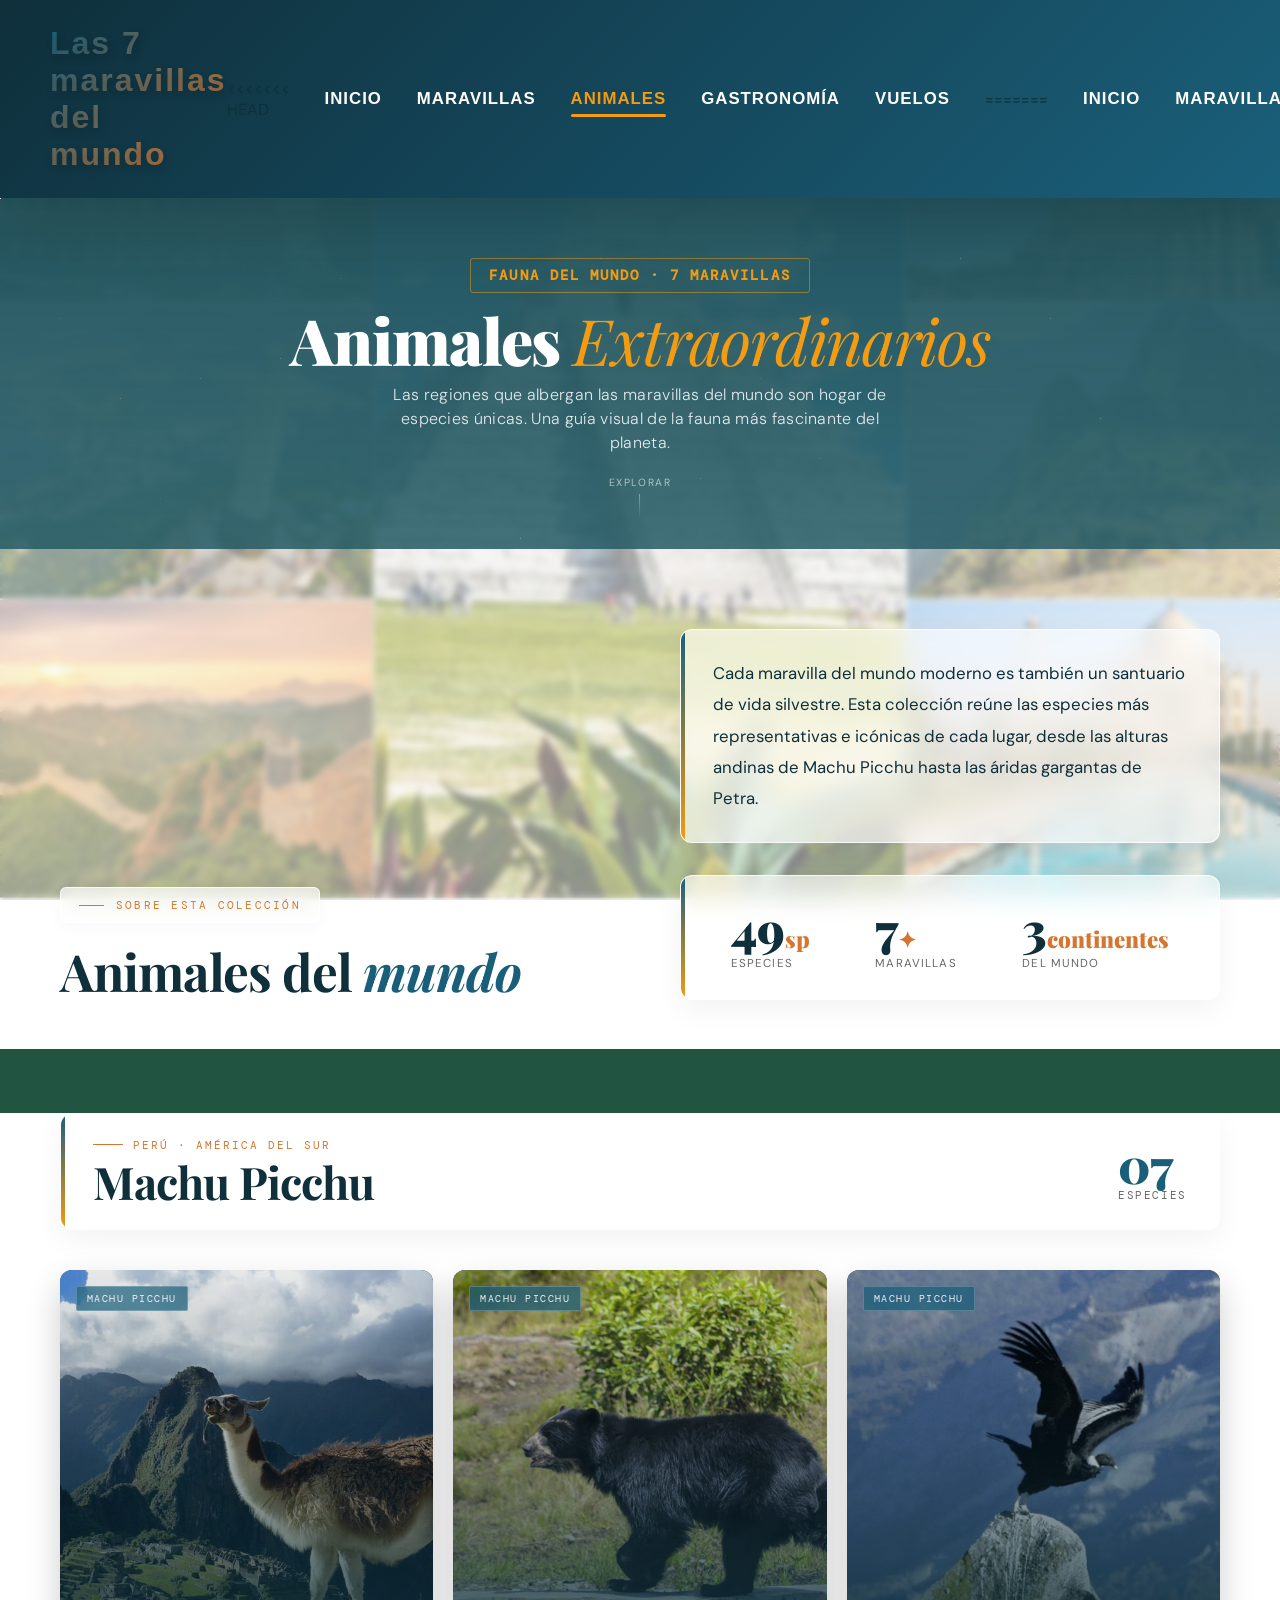
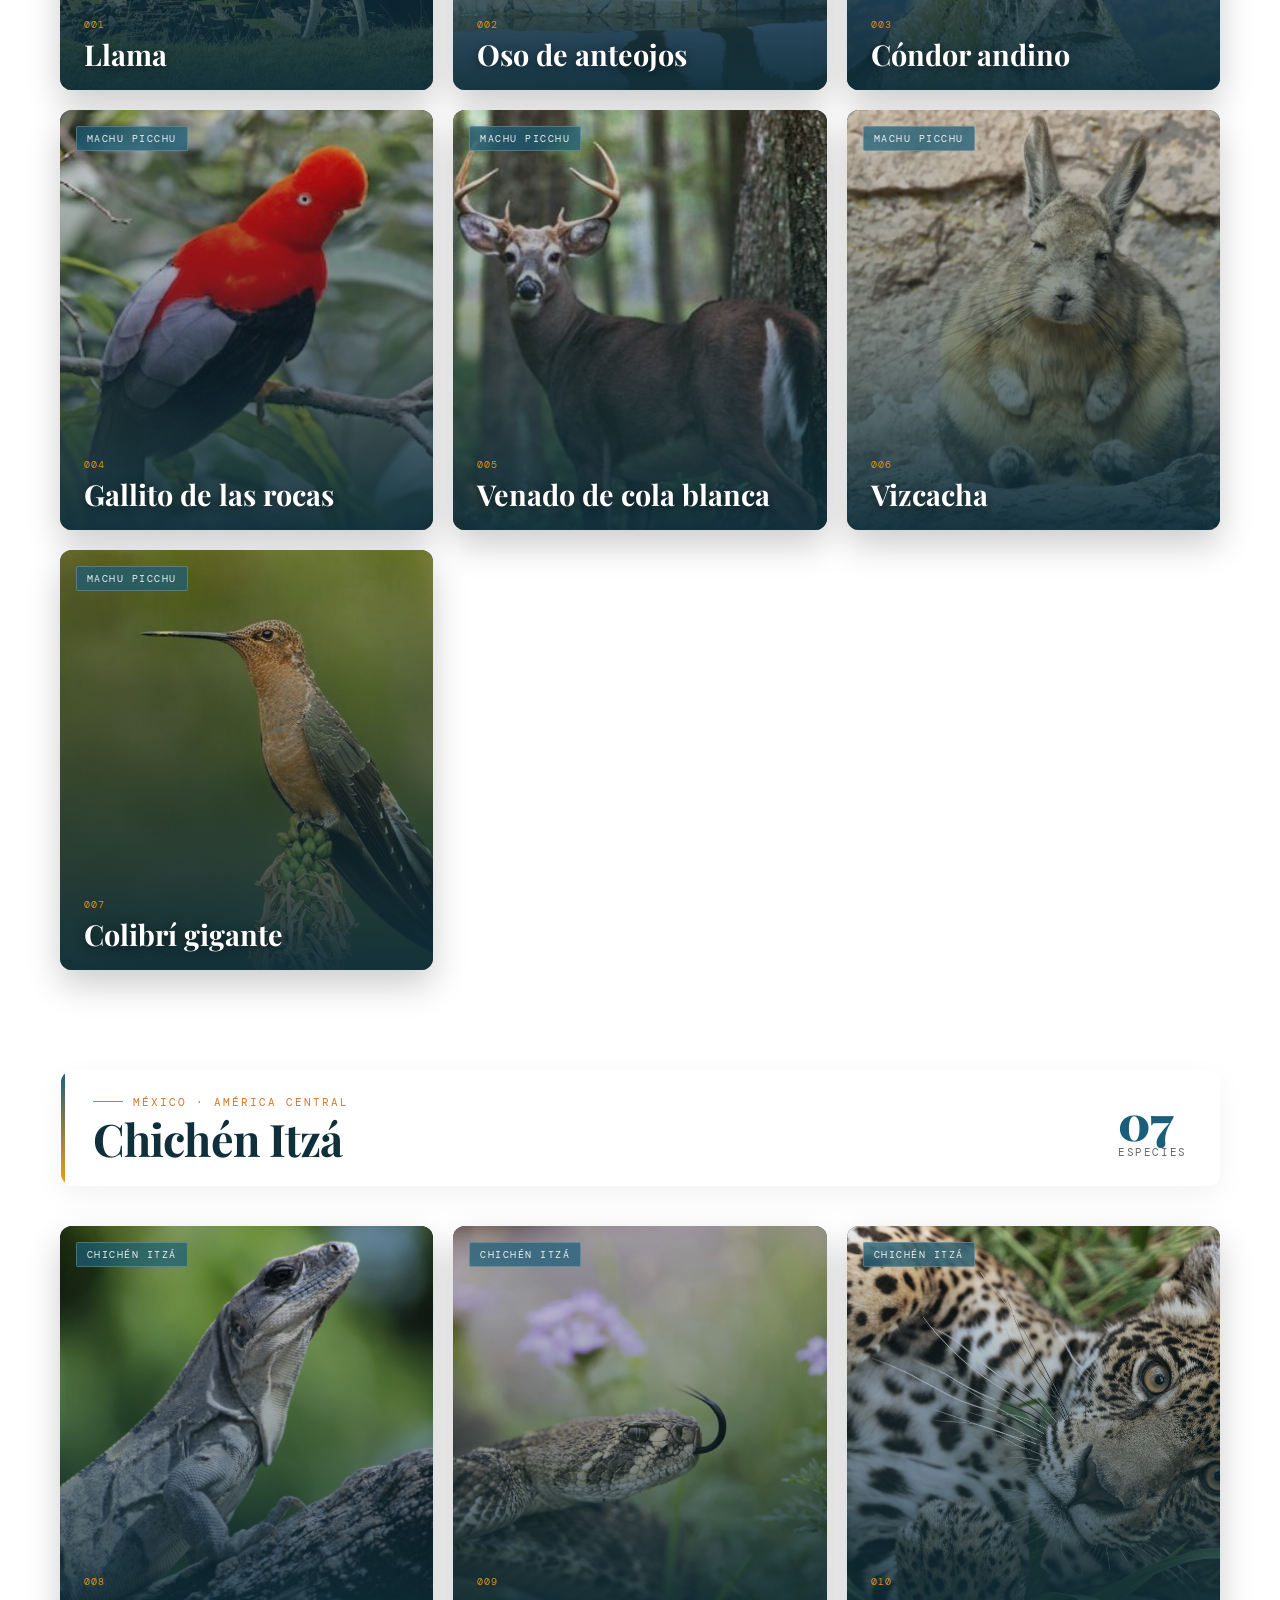
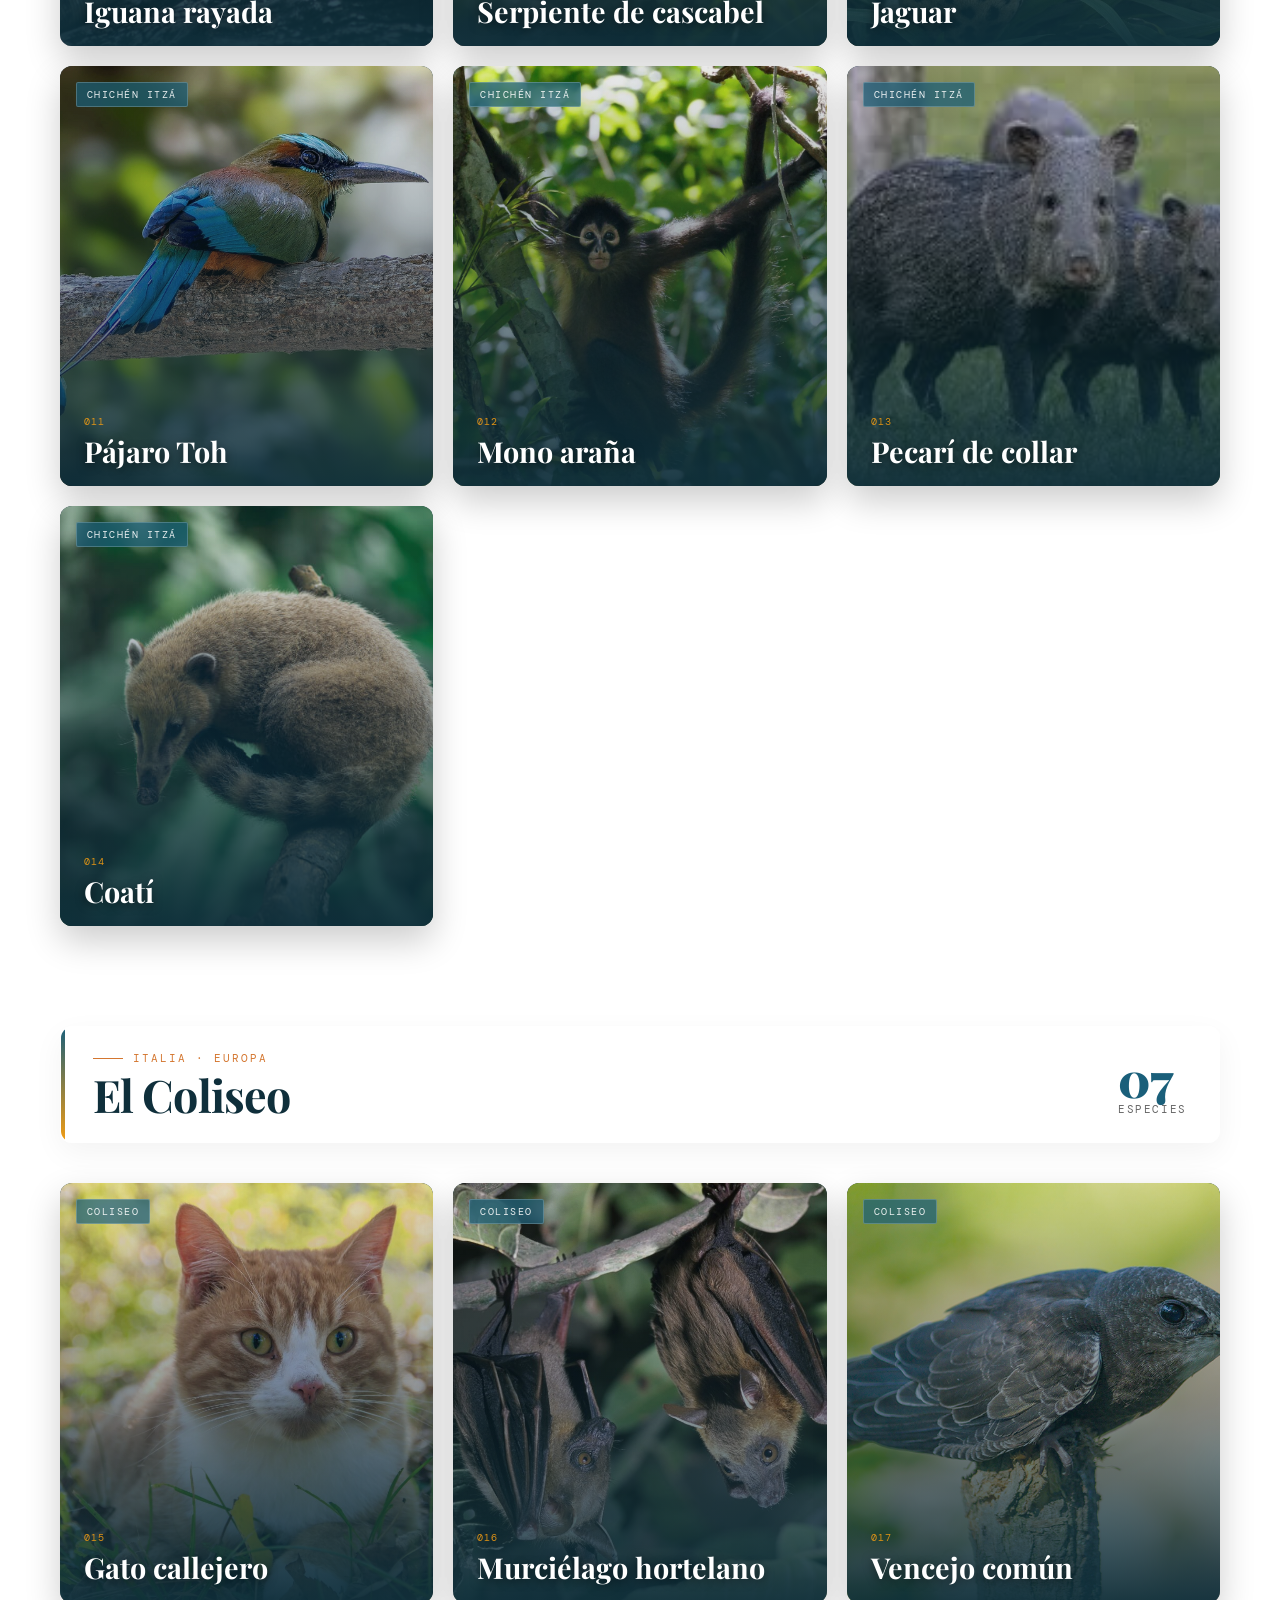
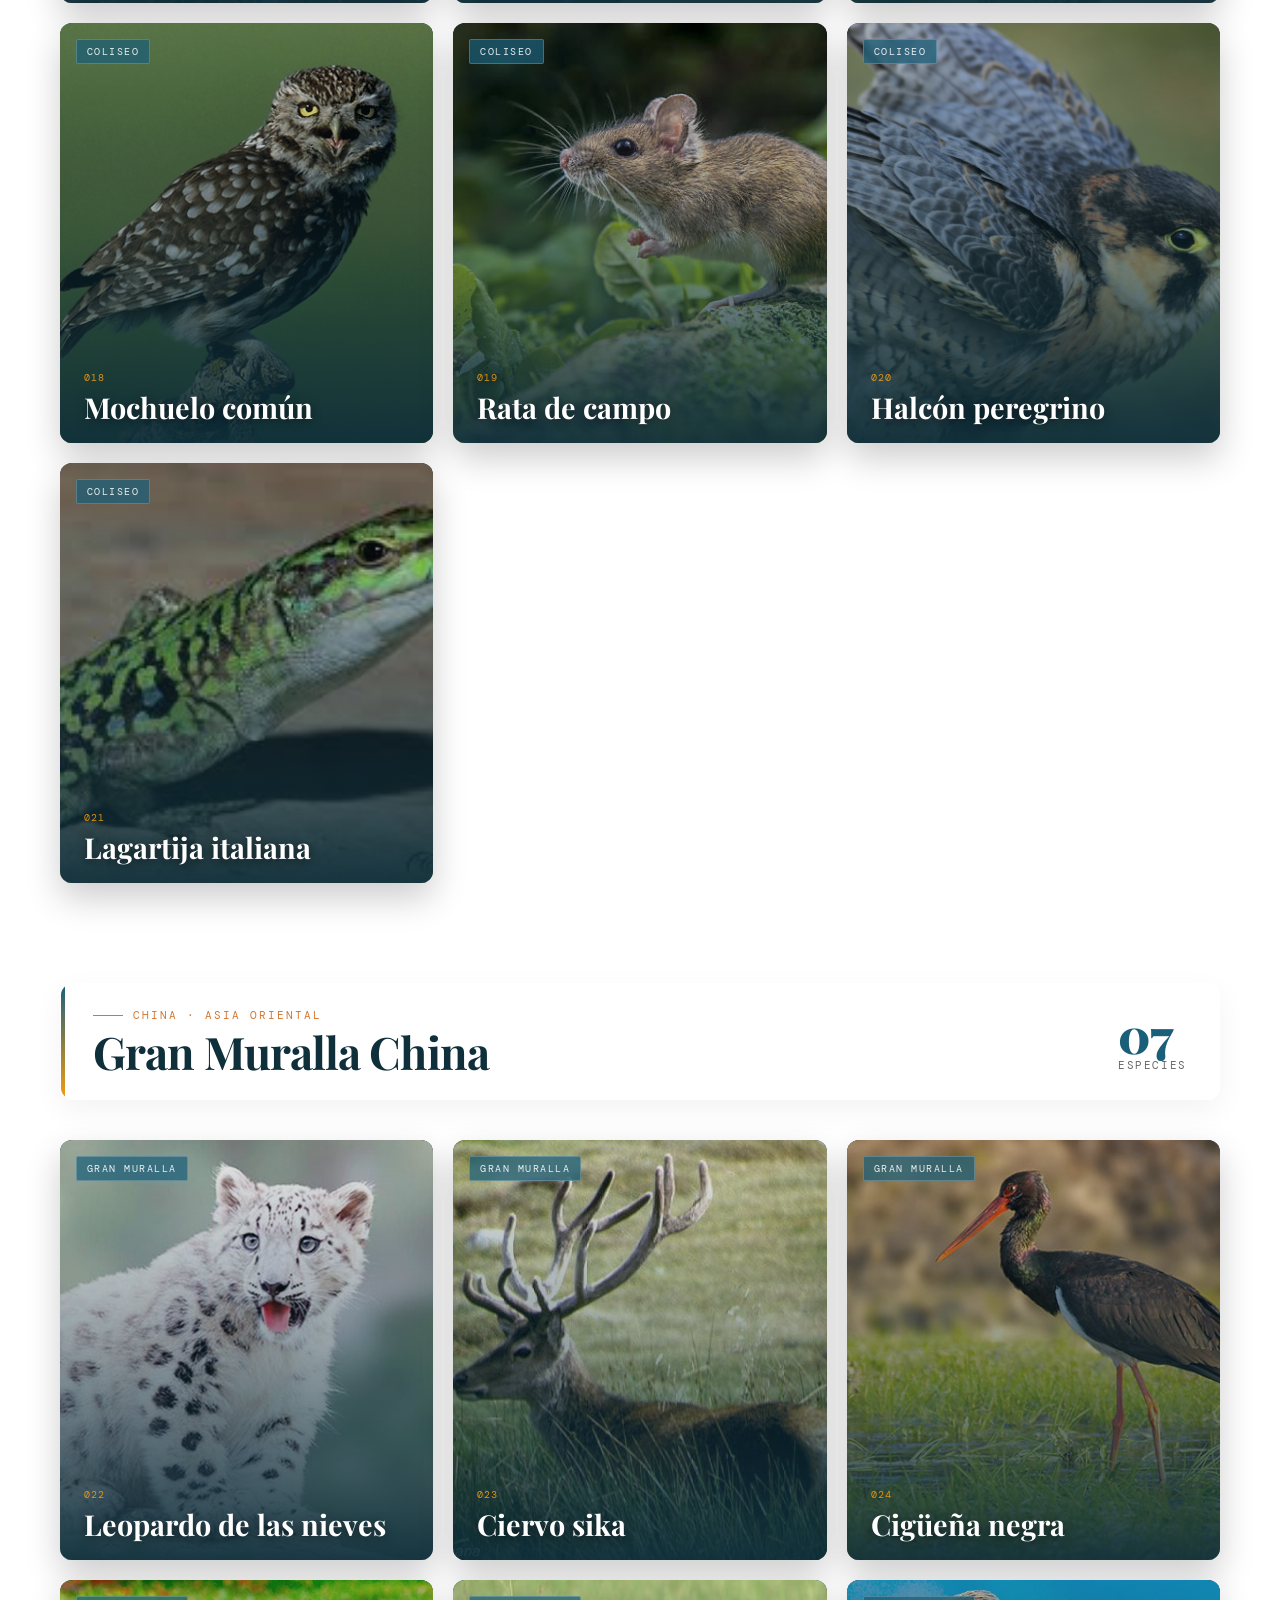
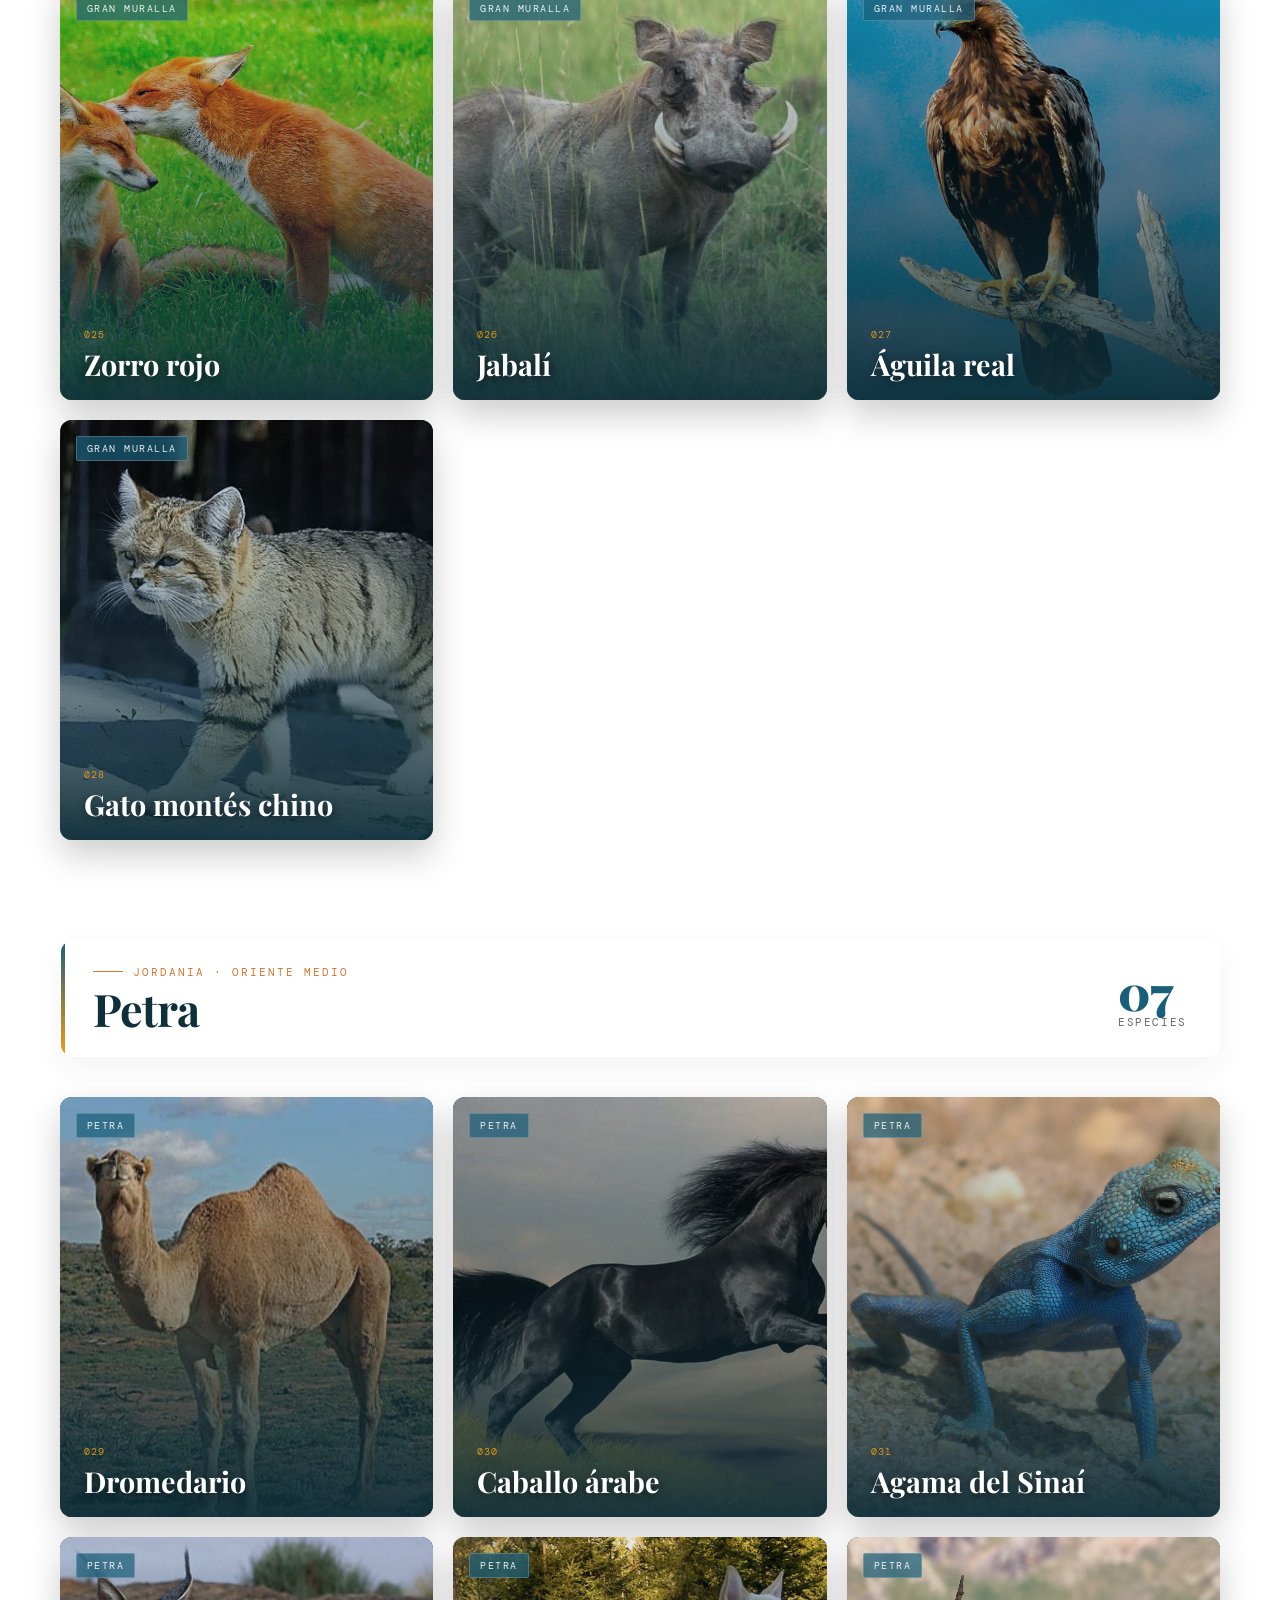
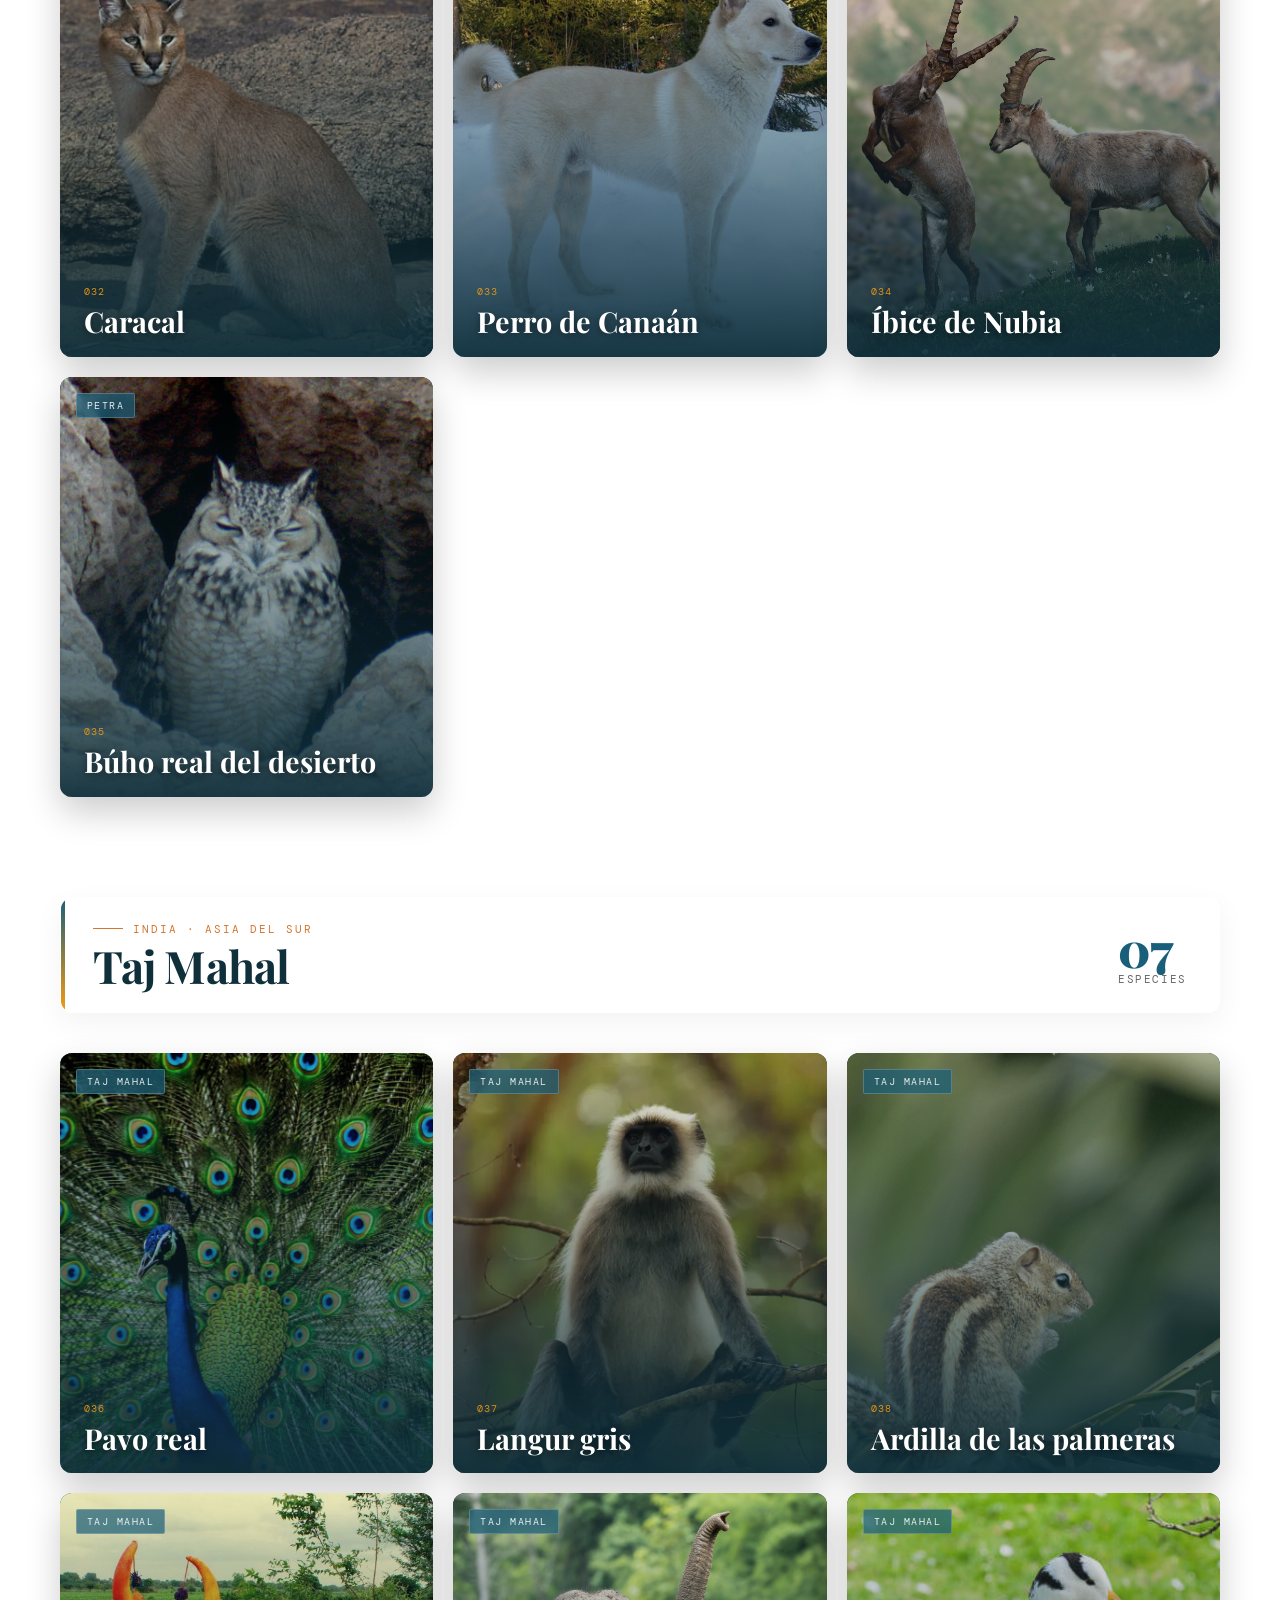
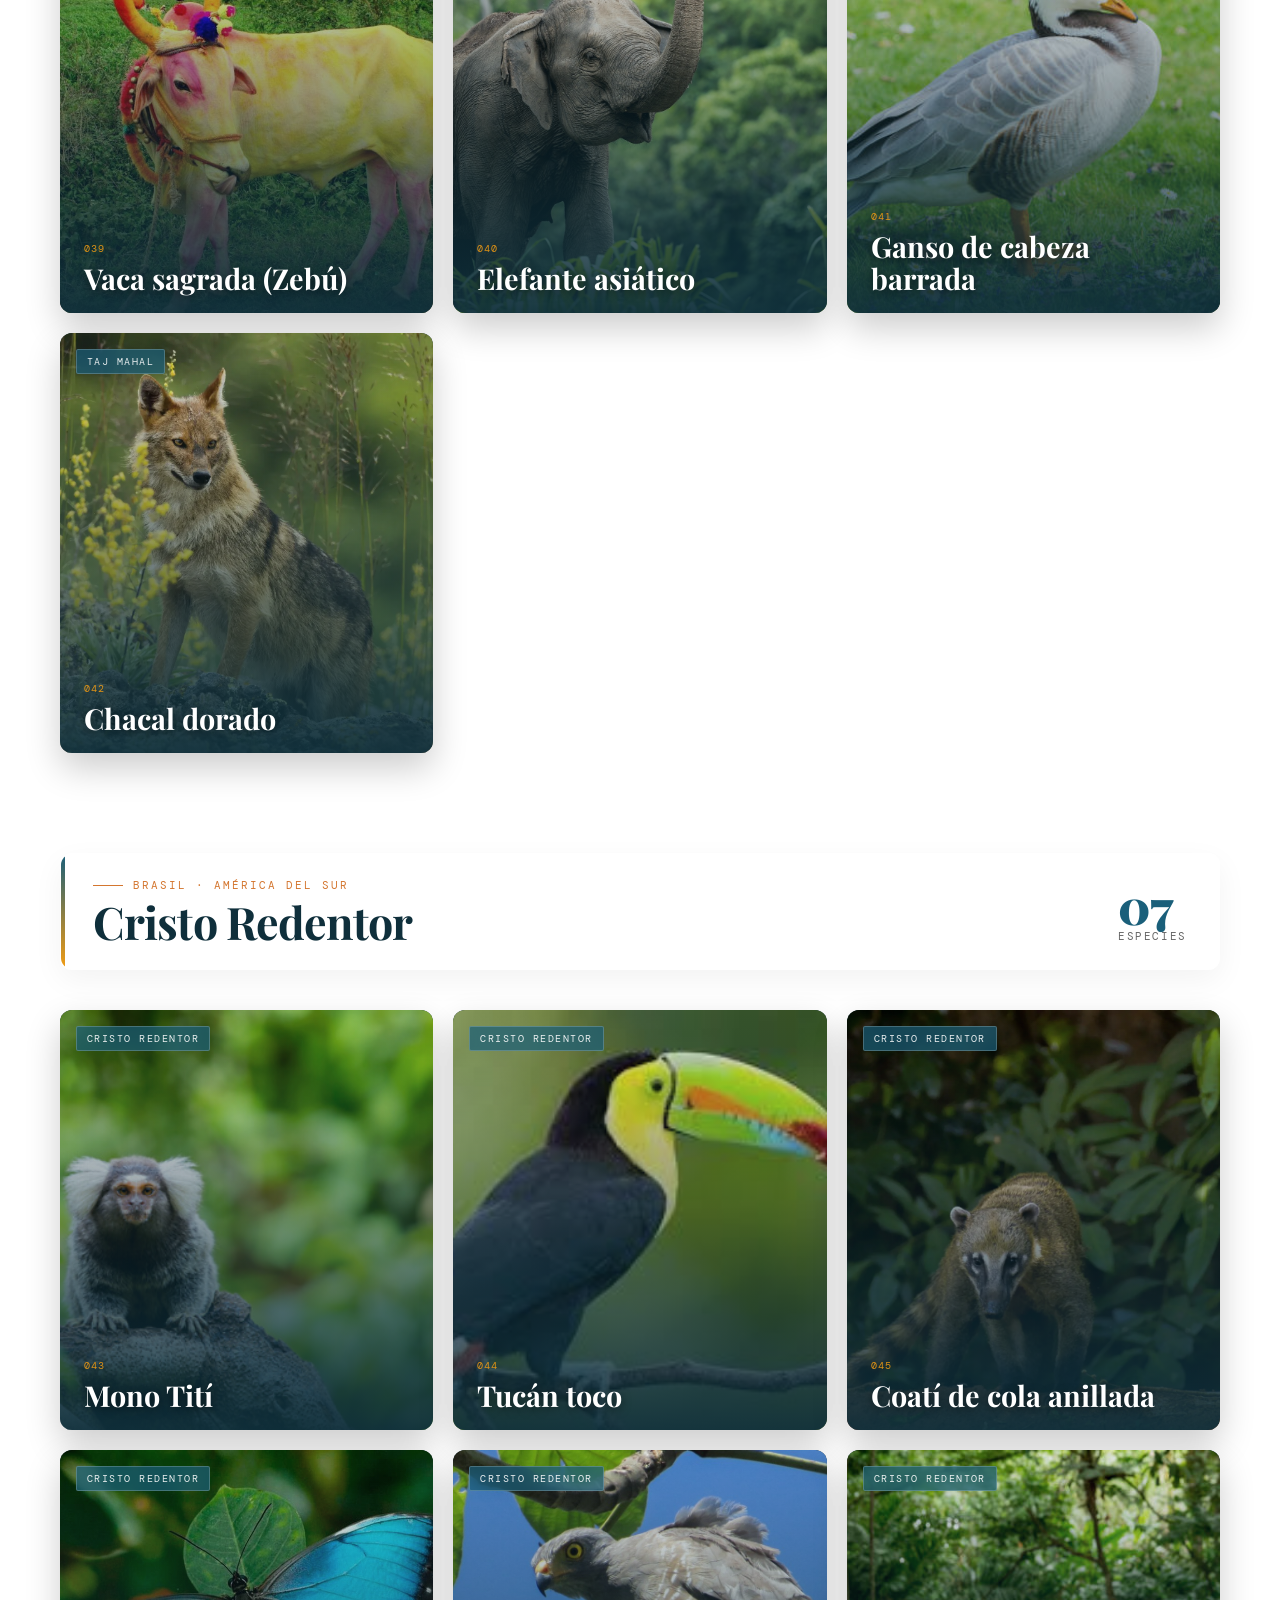
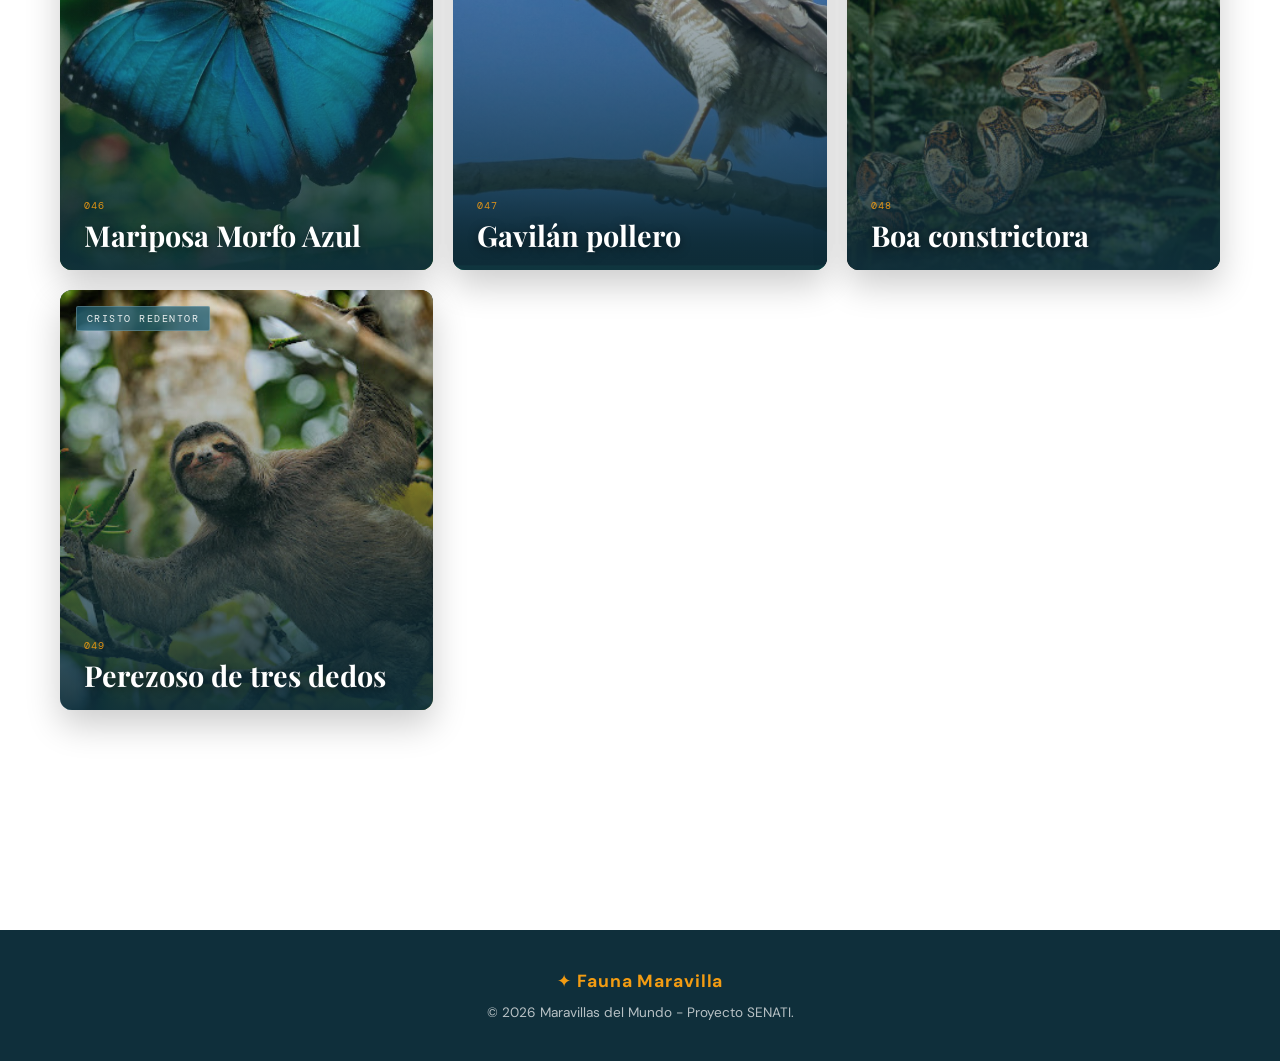
==== commit 7581fc0d: "Merge remote-tracking branch 'Light2402/develop' into develop edición de errores" ====
--- a/animales.html
+++ b/animales.html
@@ -31,11 +31,19 @@
     </button>
 
     <nav id="navMenu">
+<<<<<<< HEAD
       <a href="index.html">Inicio</a>
       <a href="maravillas.html">Maravillas</a>
       <a href="animales.html" class="active">Animales</a>
       <a href="gastronomia.html">Gastronomía</a>
       <a href="vuelos.html">Vuelos</a>
+=======
+        <a href="index.html">Inicio</a>
+        <a href="maravillas.html">Maravillas</a>
+        <a href="animales.html" class="active">Fauna</a>
+        <a href="gastronomia.html">Gastronomía</a>
+        <a href="vuelos.html">Vuelos</a>
+>>>>>>> Light2402/develop
     </nav>
   </header>
 
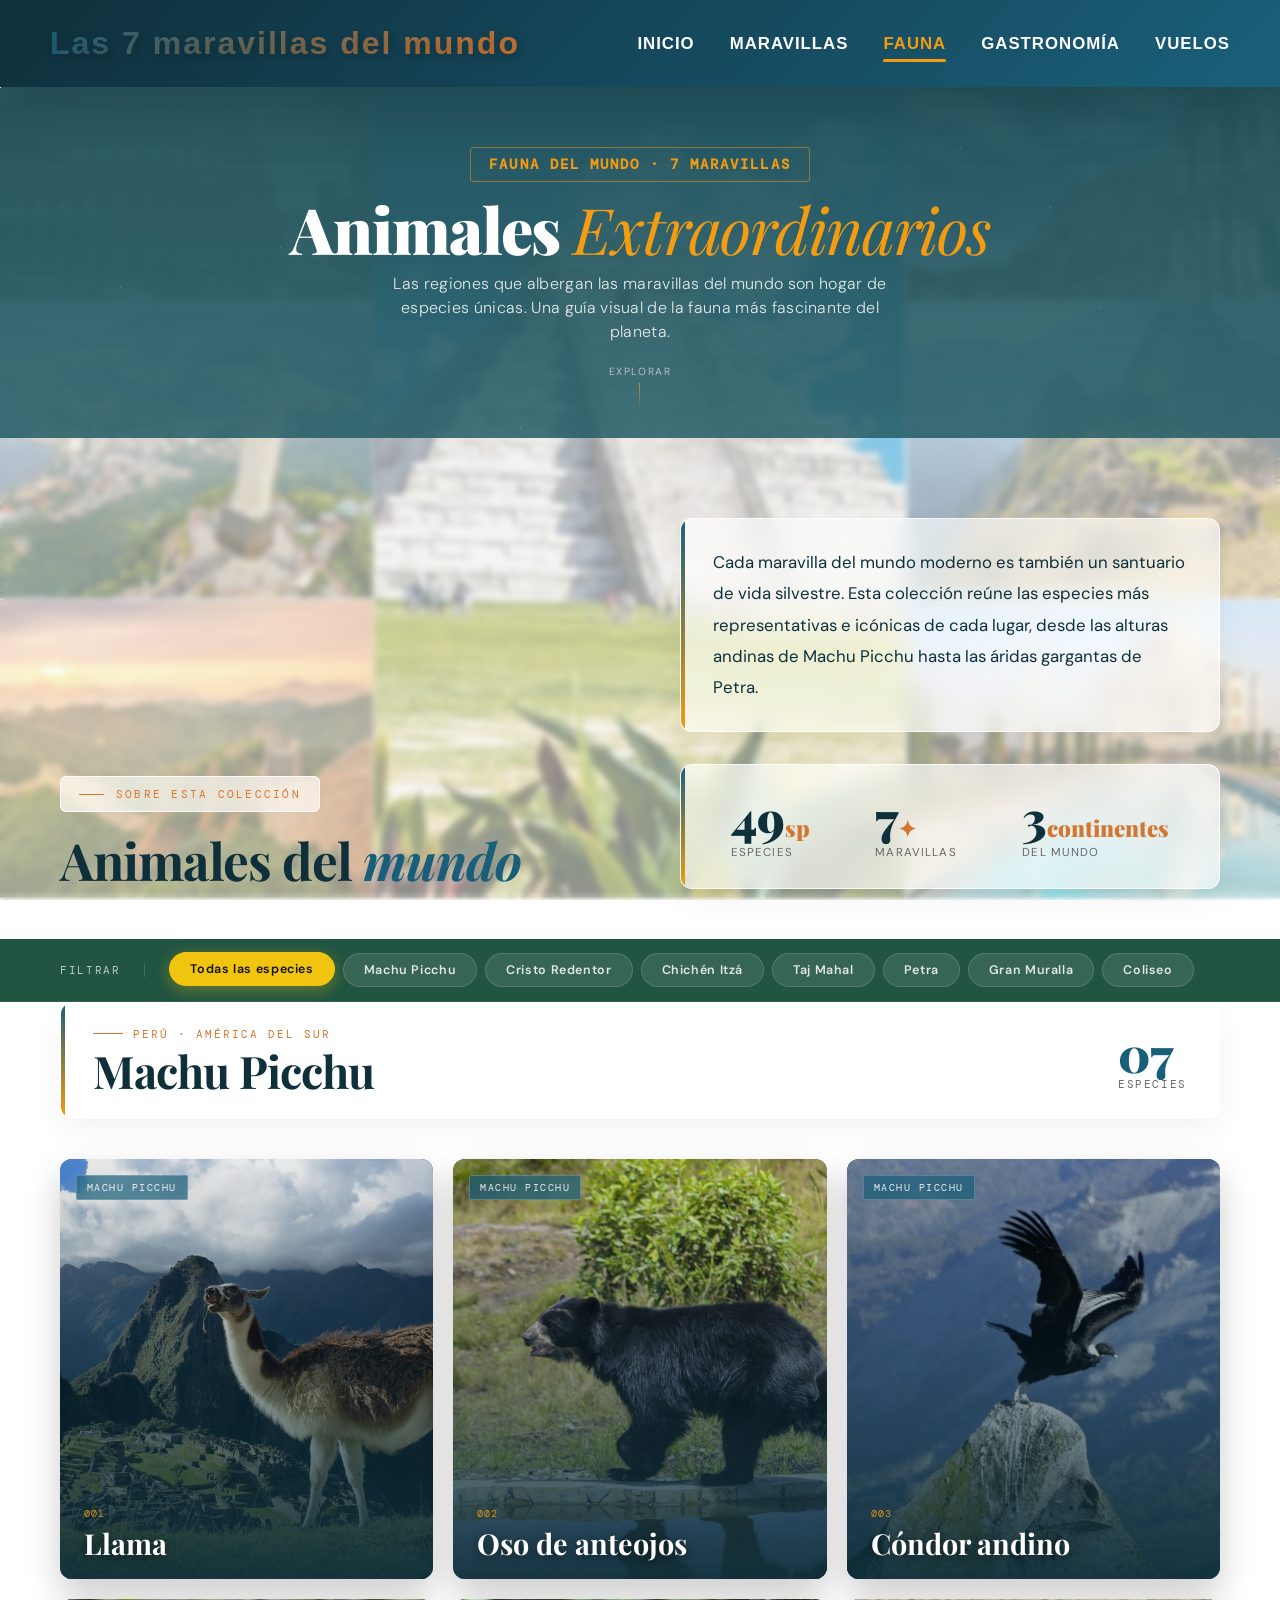
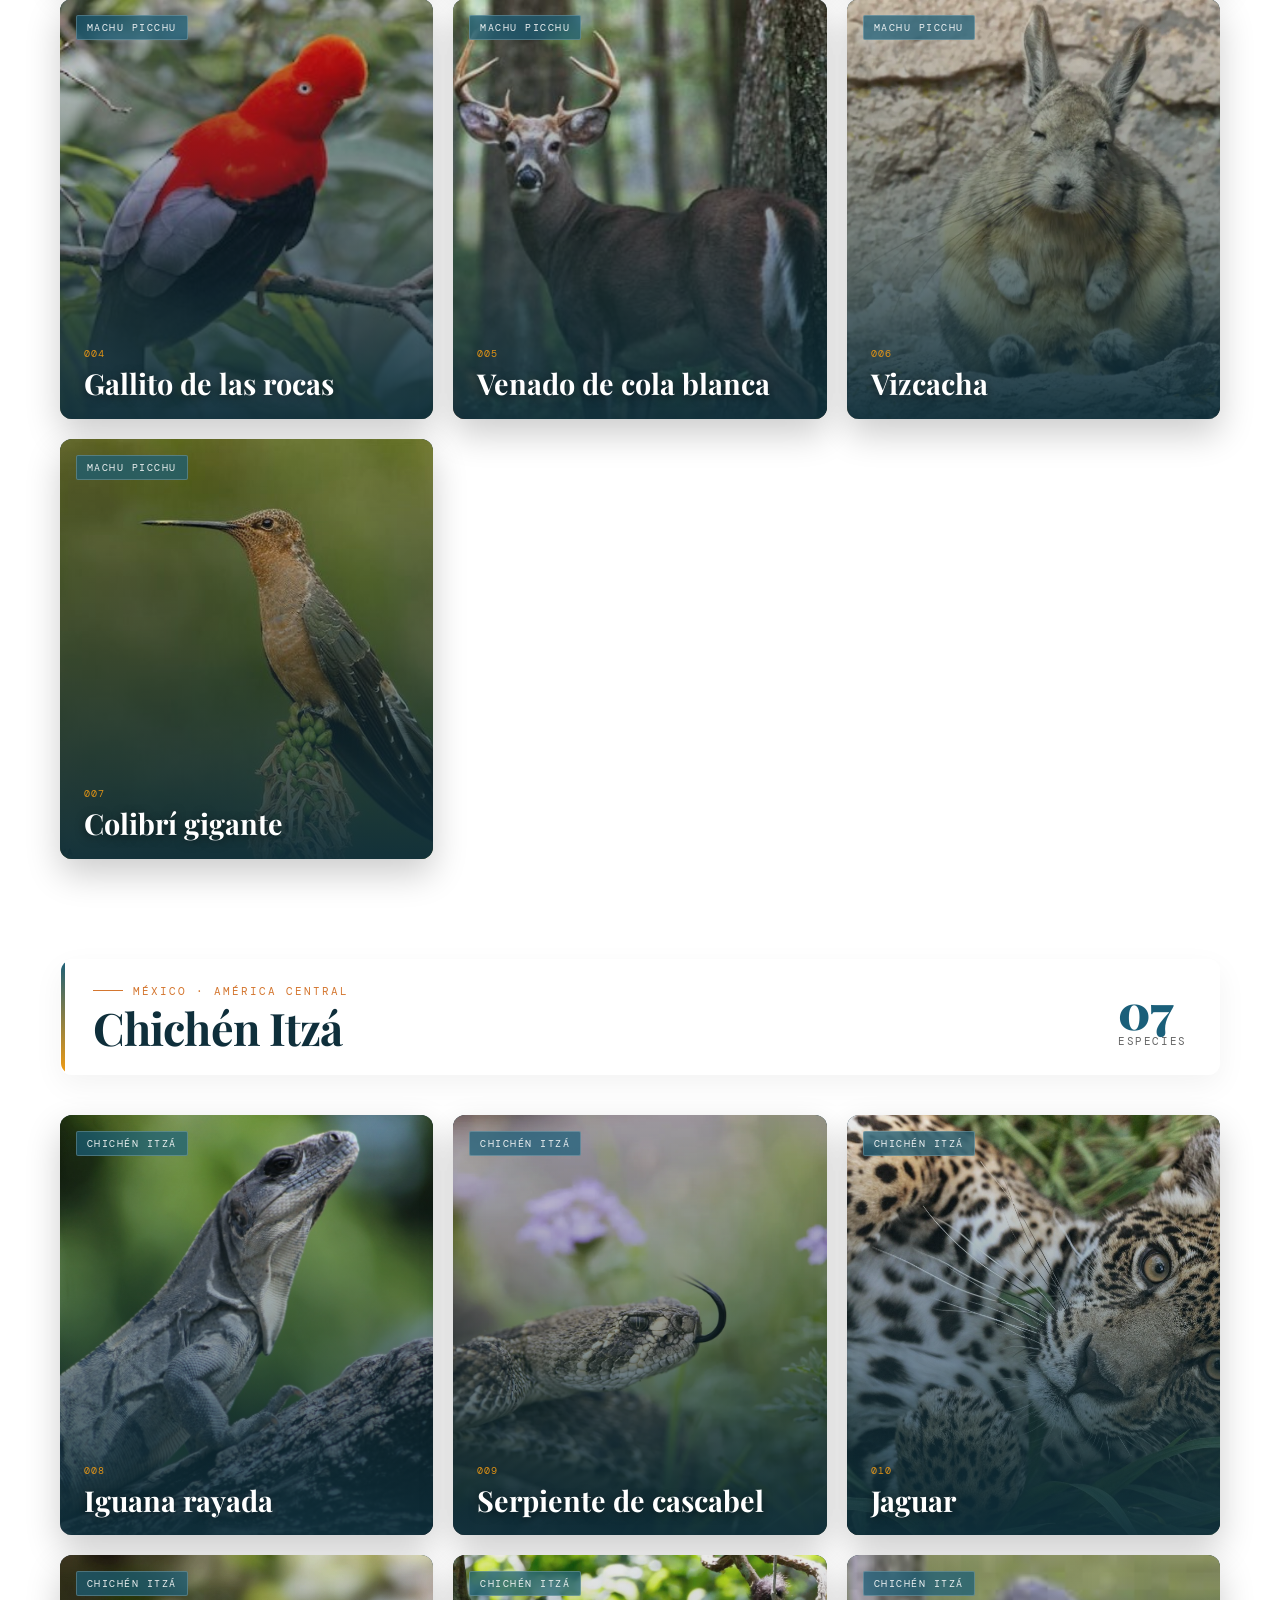
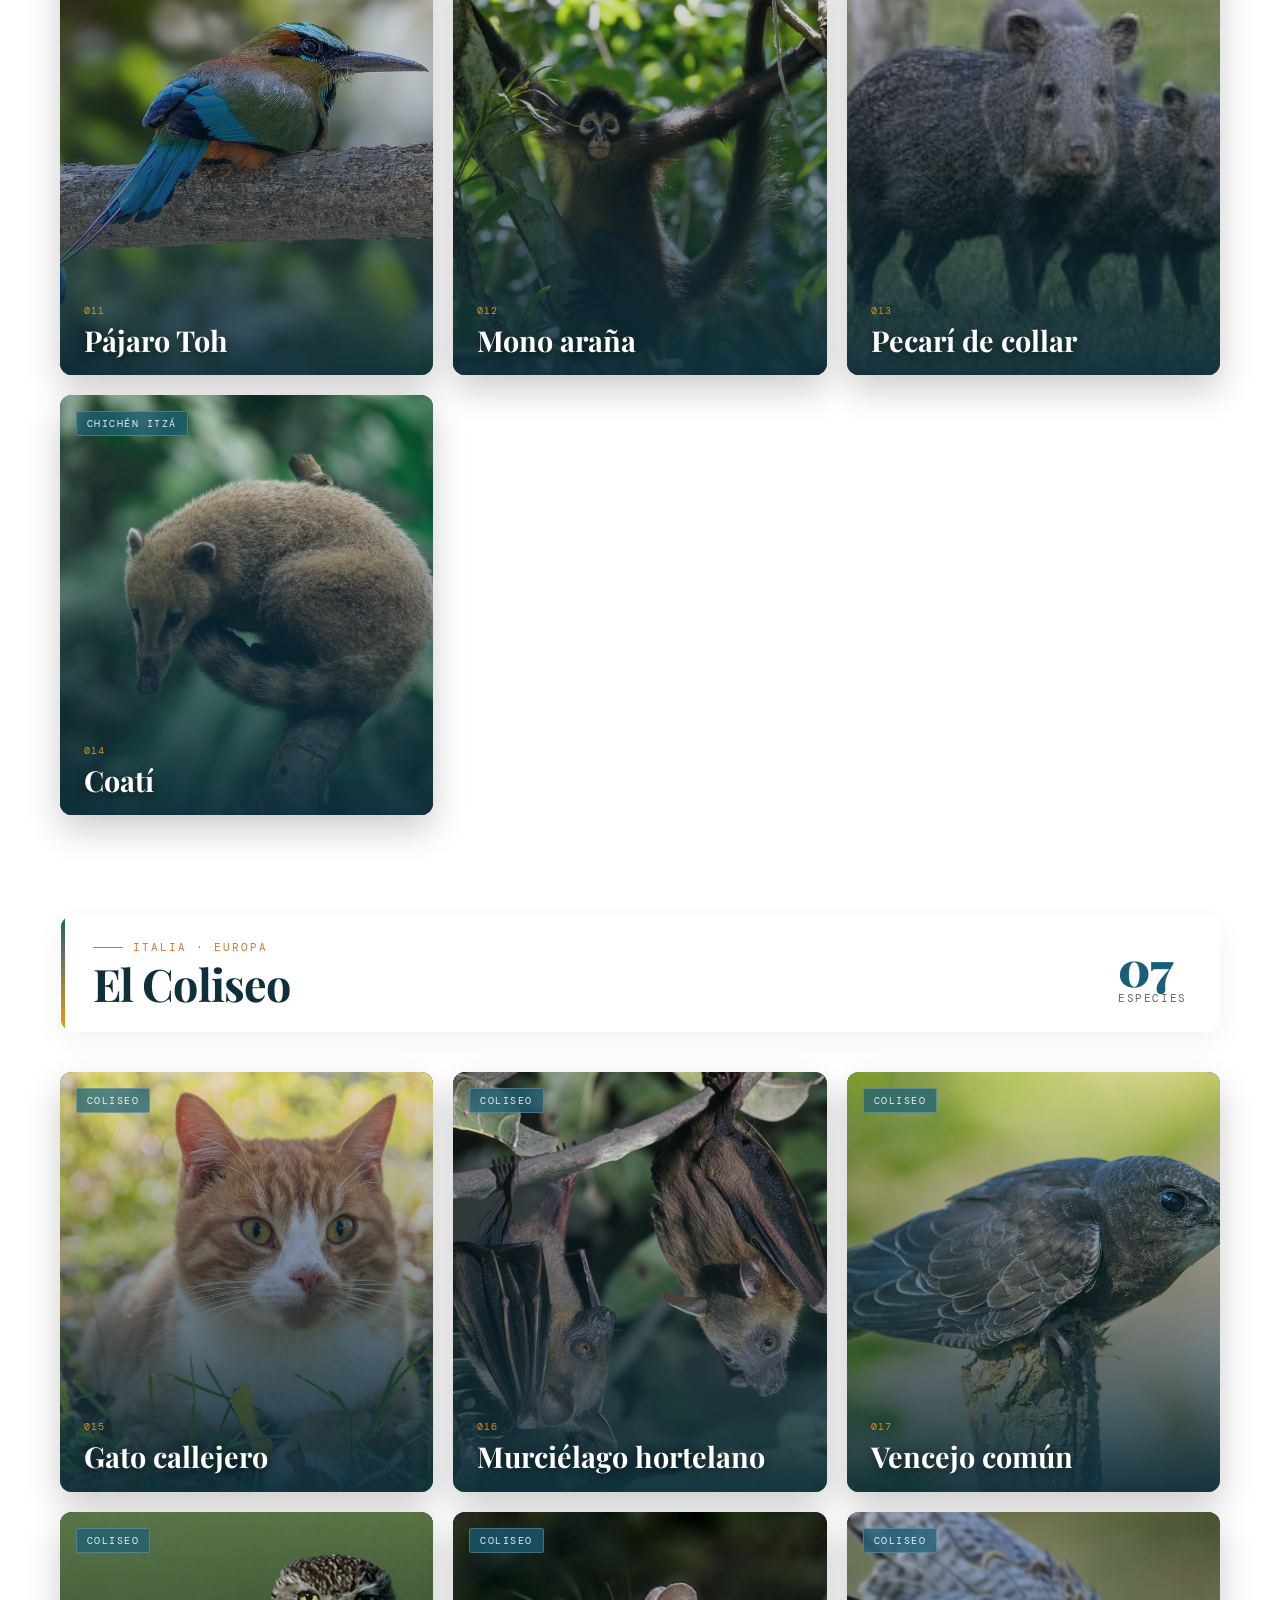
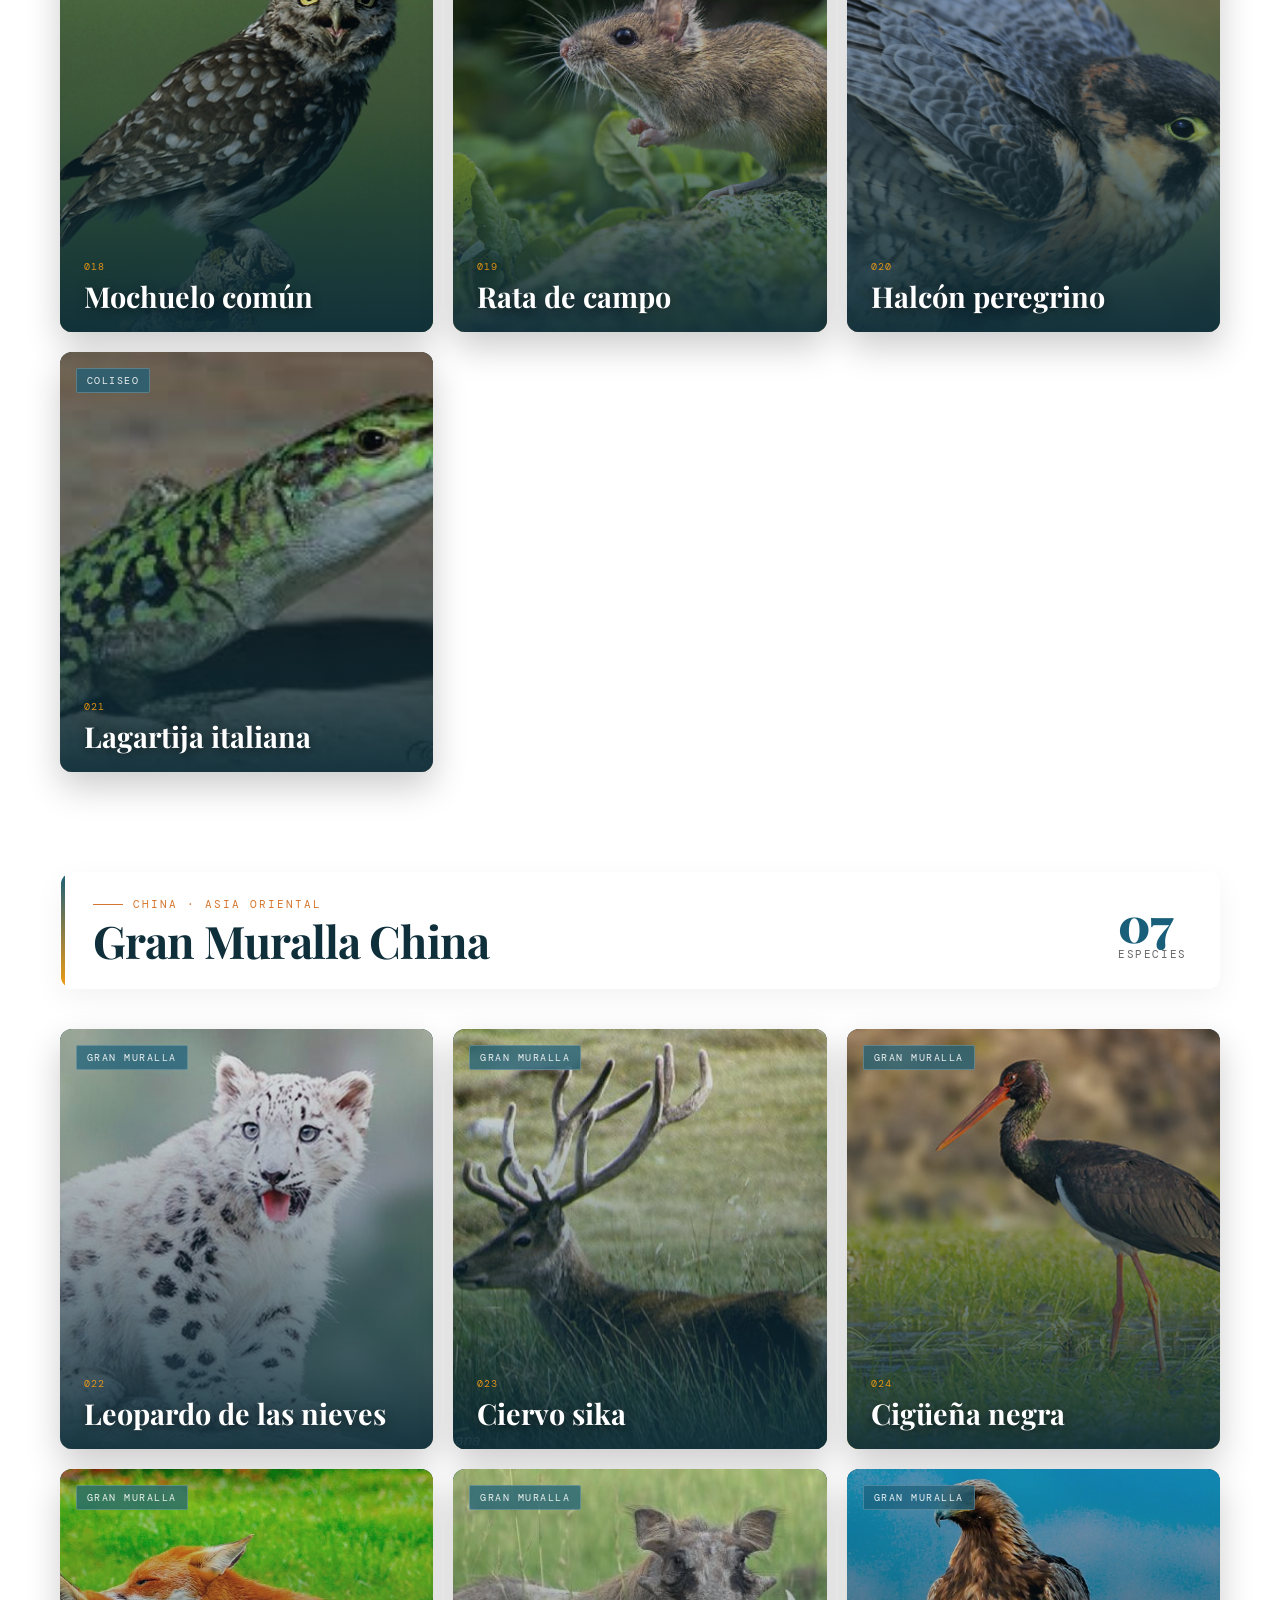
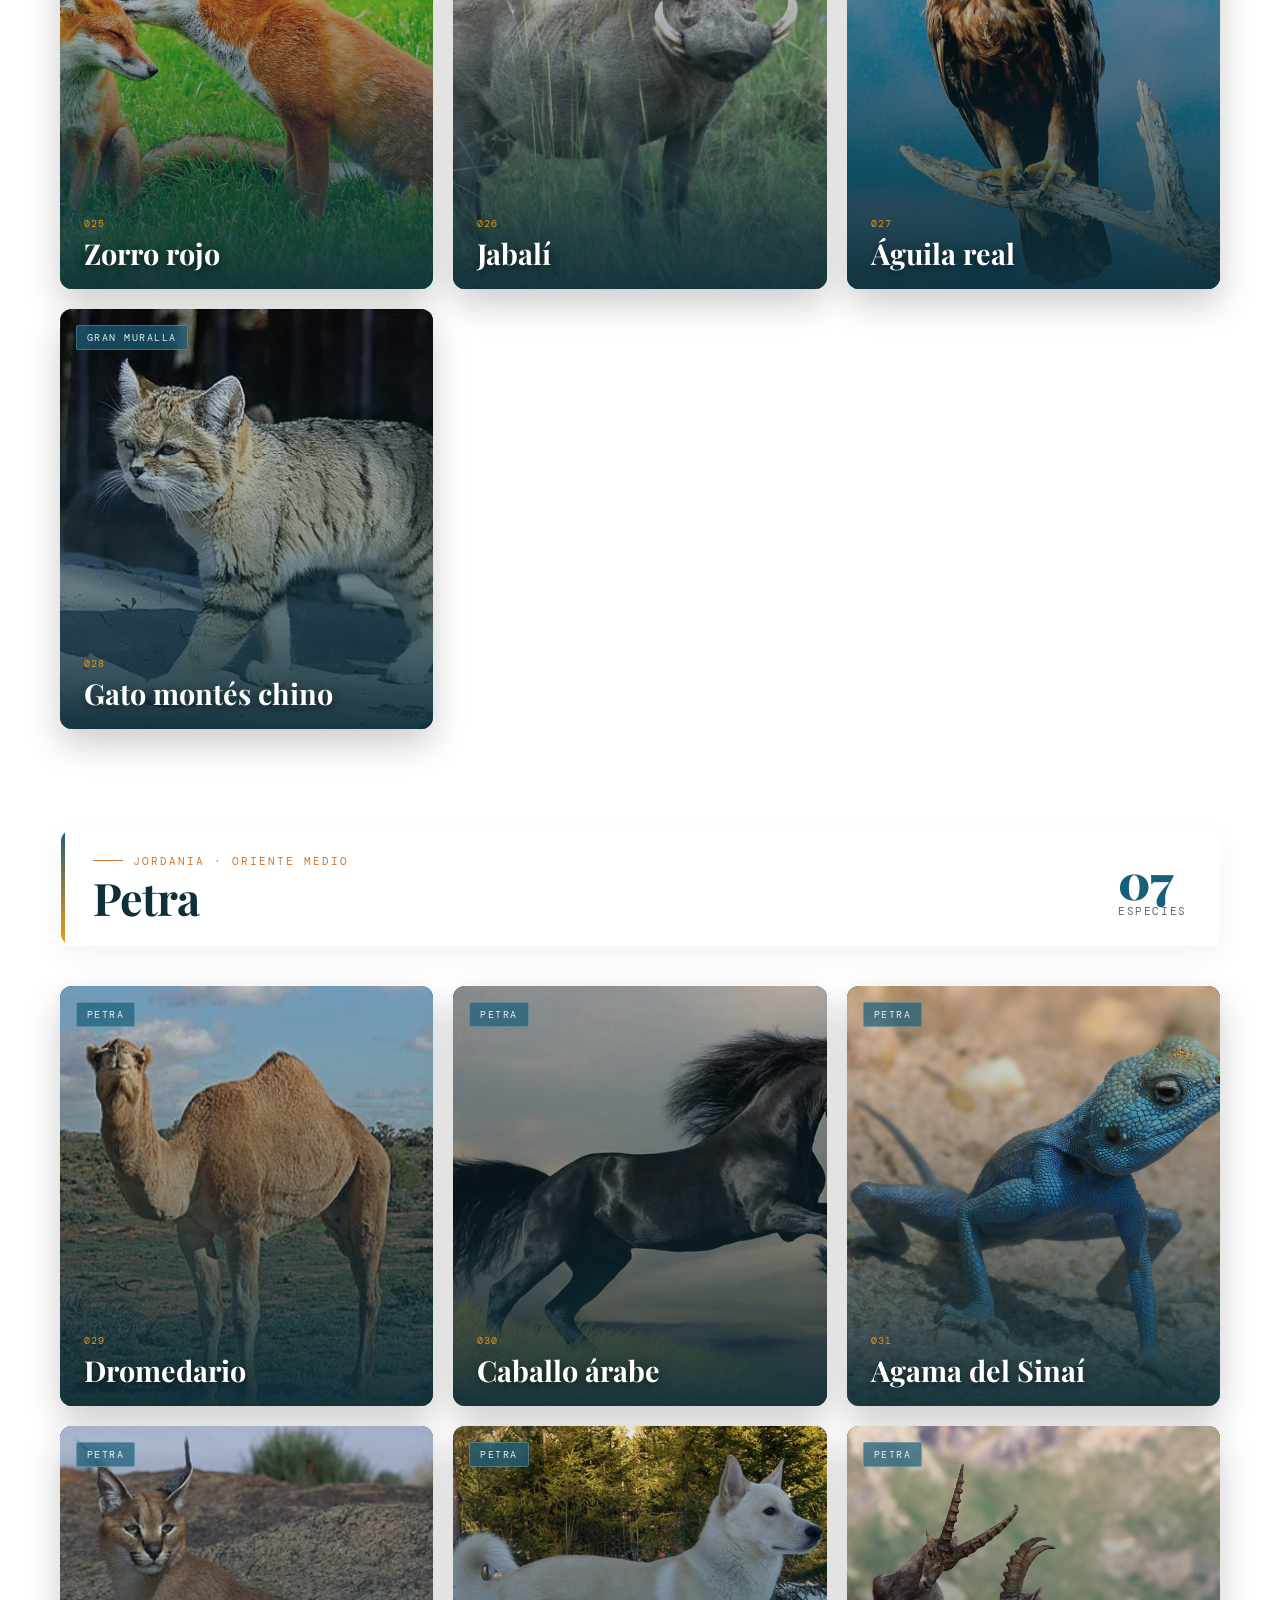
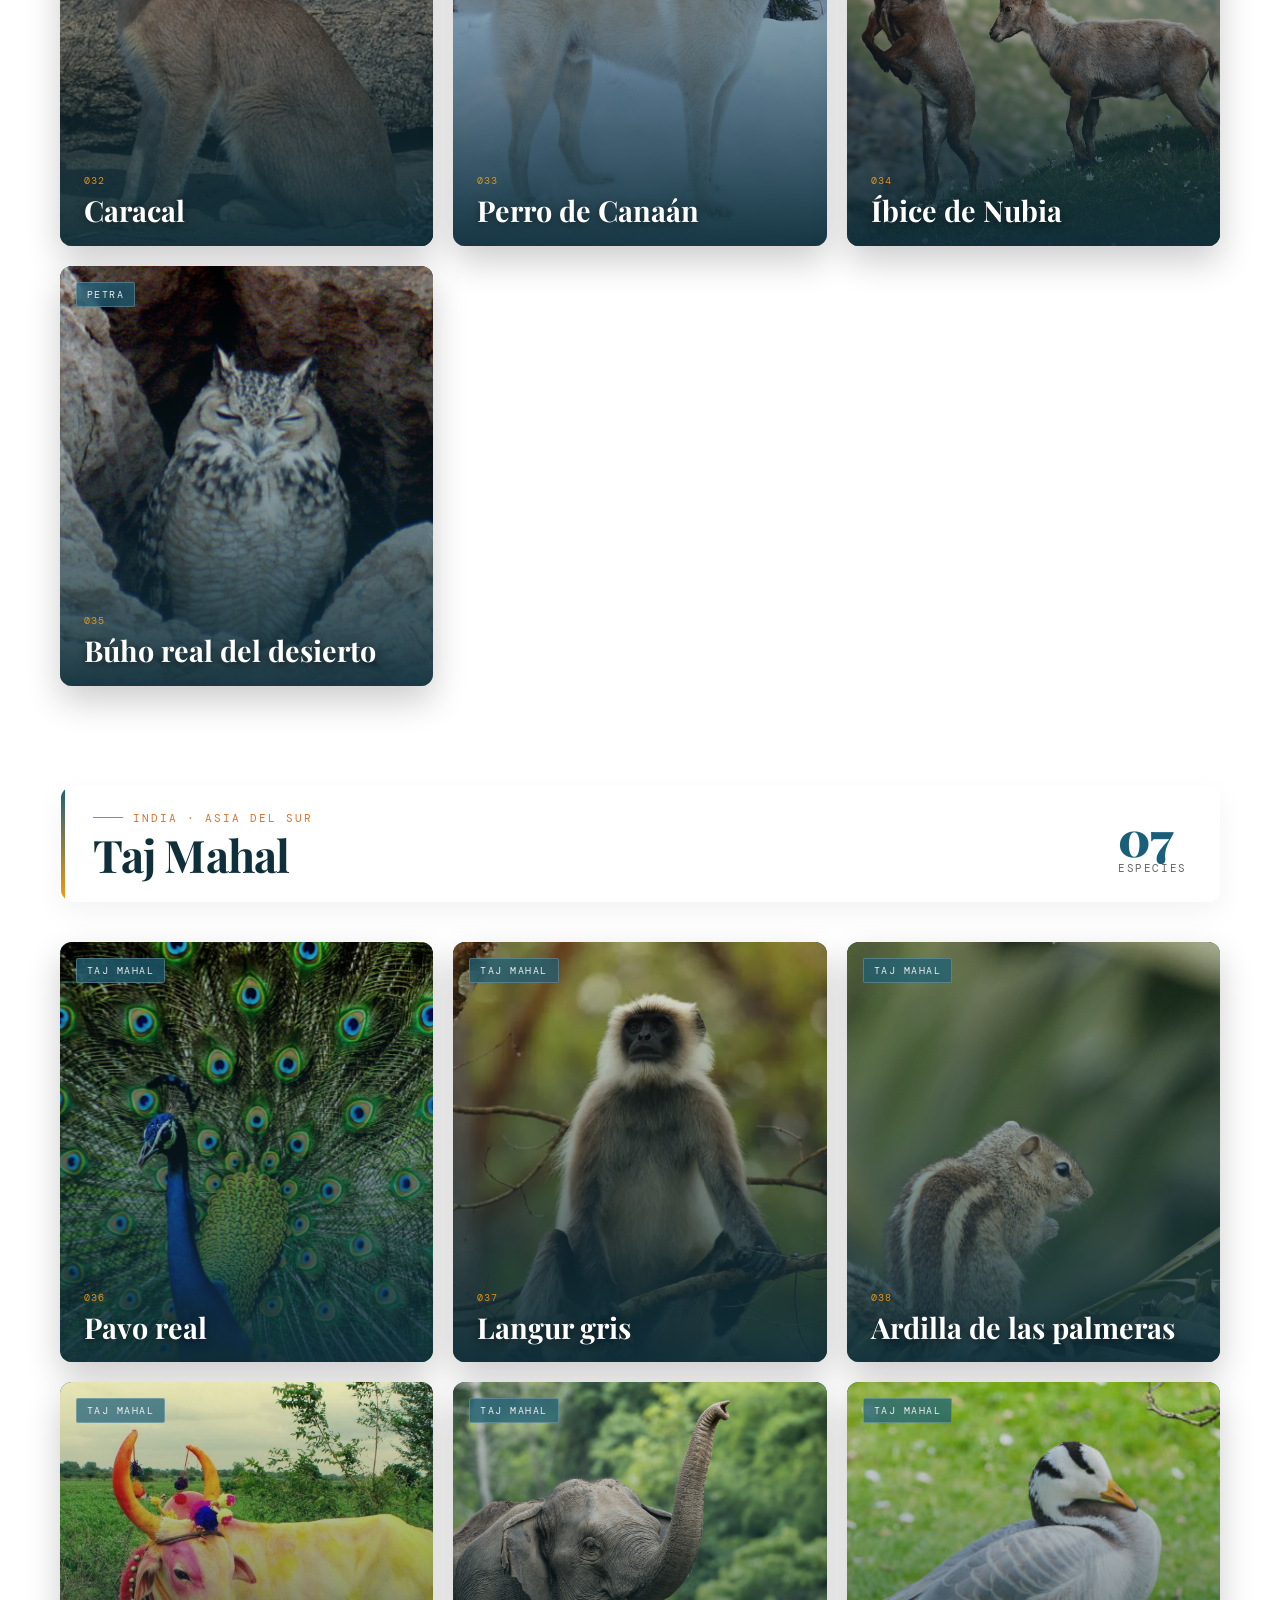
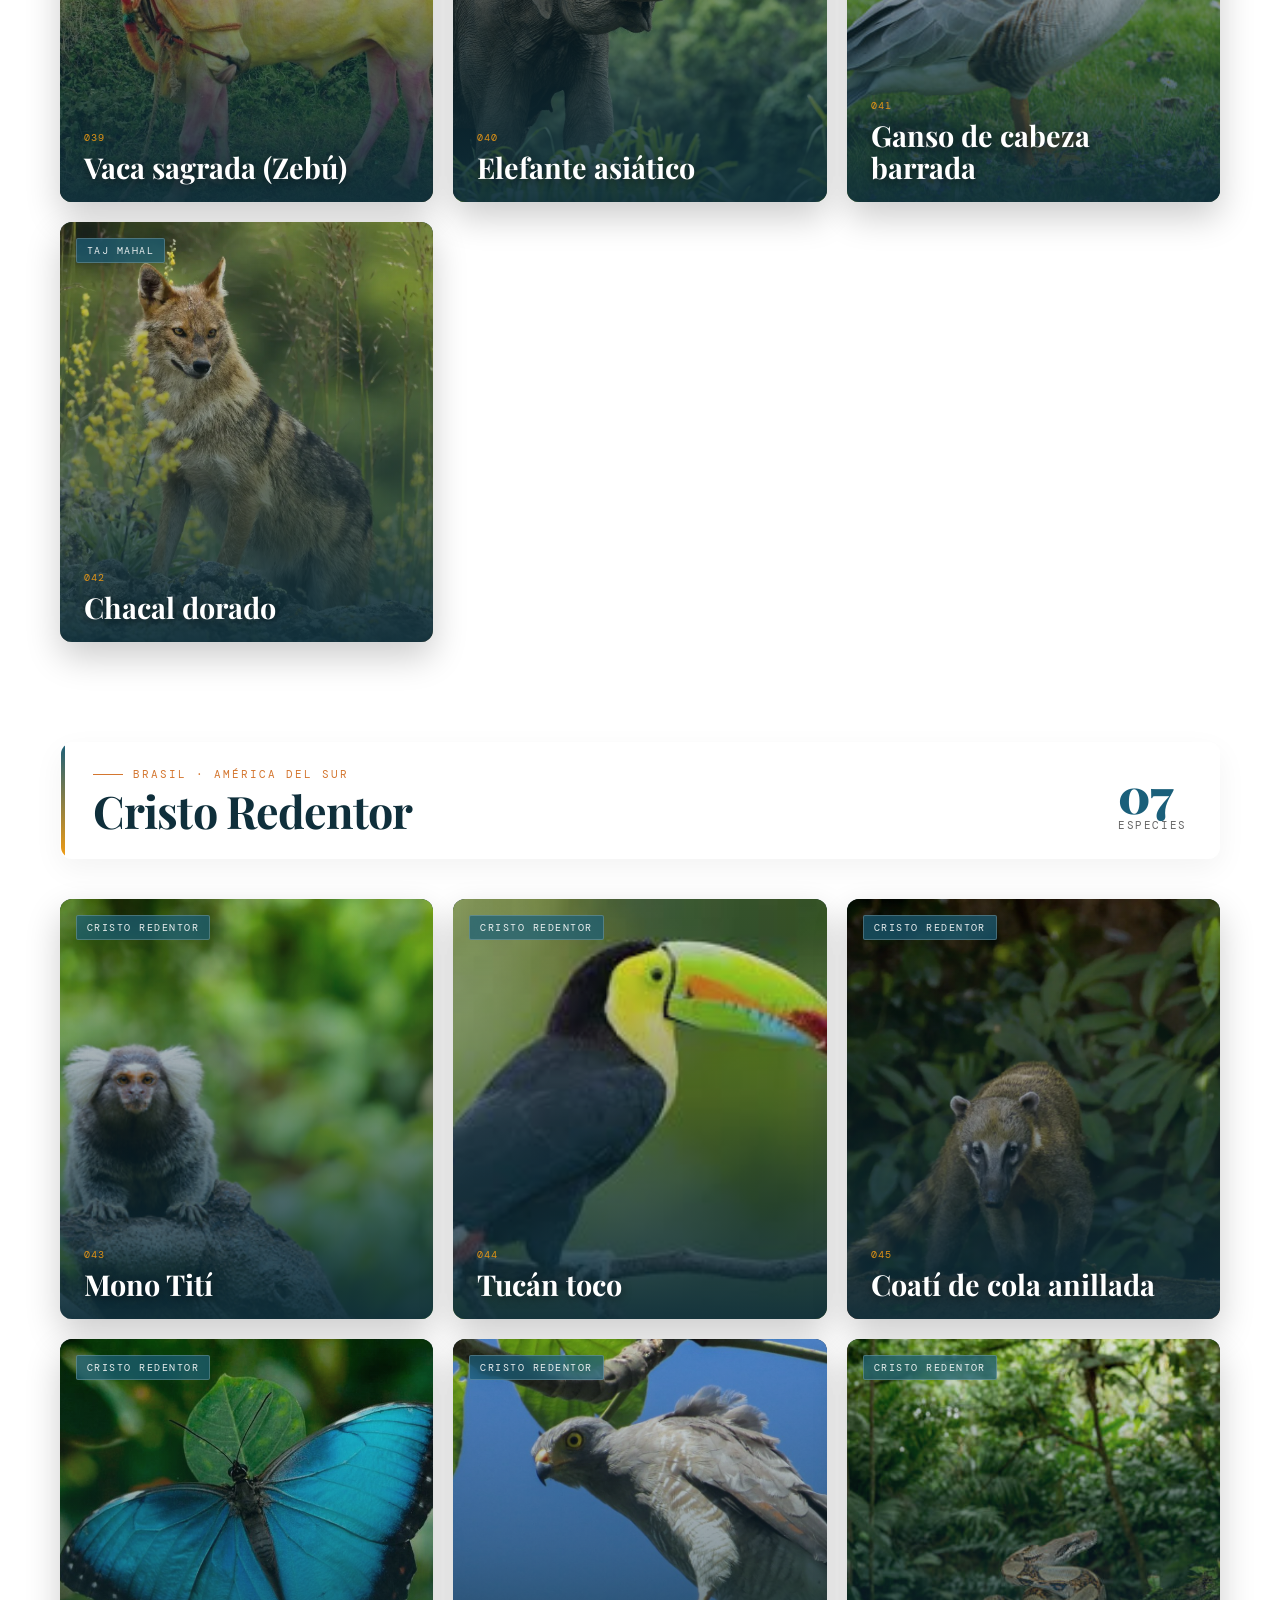
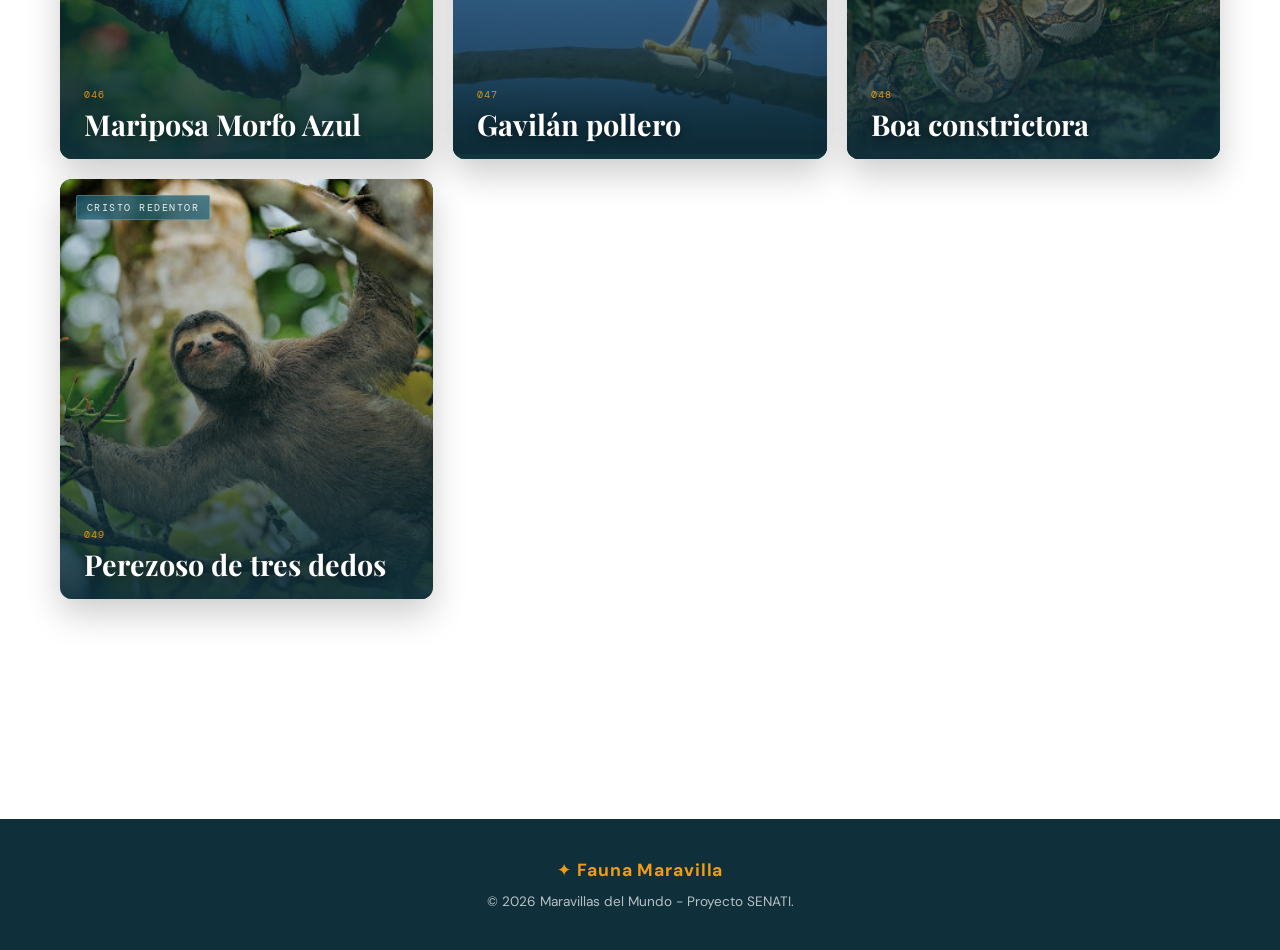
==== commit 69012d76: "arreglar errores" ====
--- a/animales.html
+++ b/animales.html
@@ -31,19 +31,11 @@
     </button>
 
     <nav id="navMenu">
-<<<<<<< HEAD
       <a href="index.html">Inicio</a>
       <a href="maravillas.html">Maravillas</a>
-      <a href="animales.html" class="active">Animales</a>
+      <a href="animales.html" class="active">Fauna</a>
       <a href="gastronomia.html">Gastronomía</a>
       <a href="vuelos.html">Vuelos</a>
-=======
-        <a href="index.html">Inicio</a>
-        <a href="maravillas.html">Maravillas</a>
-        <a href="animales.html" class="active">Fauna</a>
-        <a href="gastronomia.html">Gastronomía</a>
-        <a href="vuelos.html">Vuelos</a>
->>>>>>> Light2402/develop
     </nav>
   </header>
 
